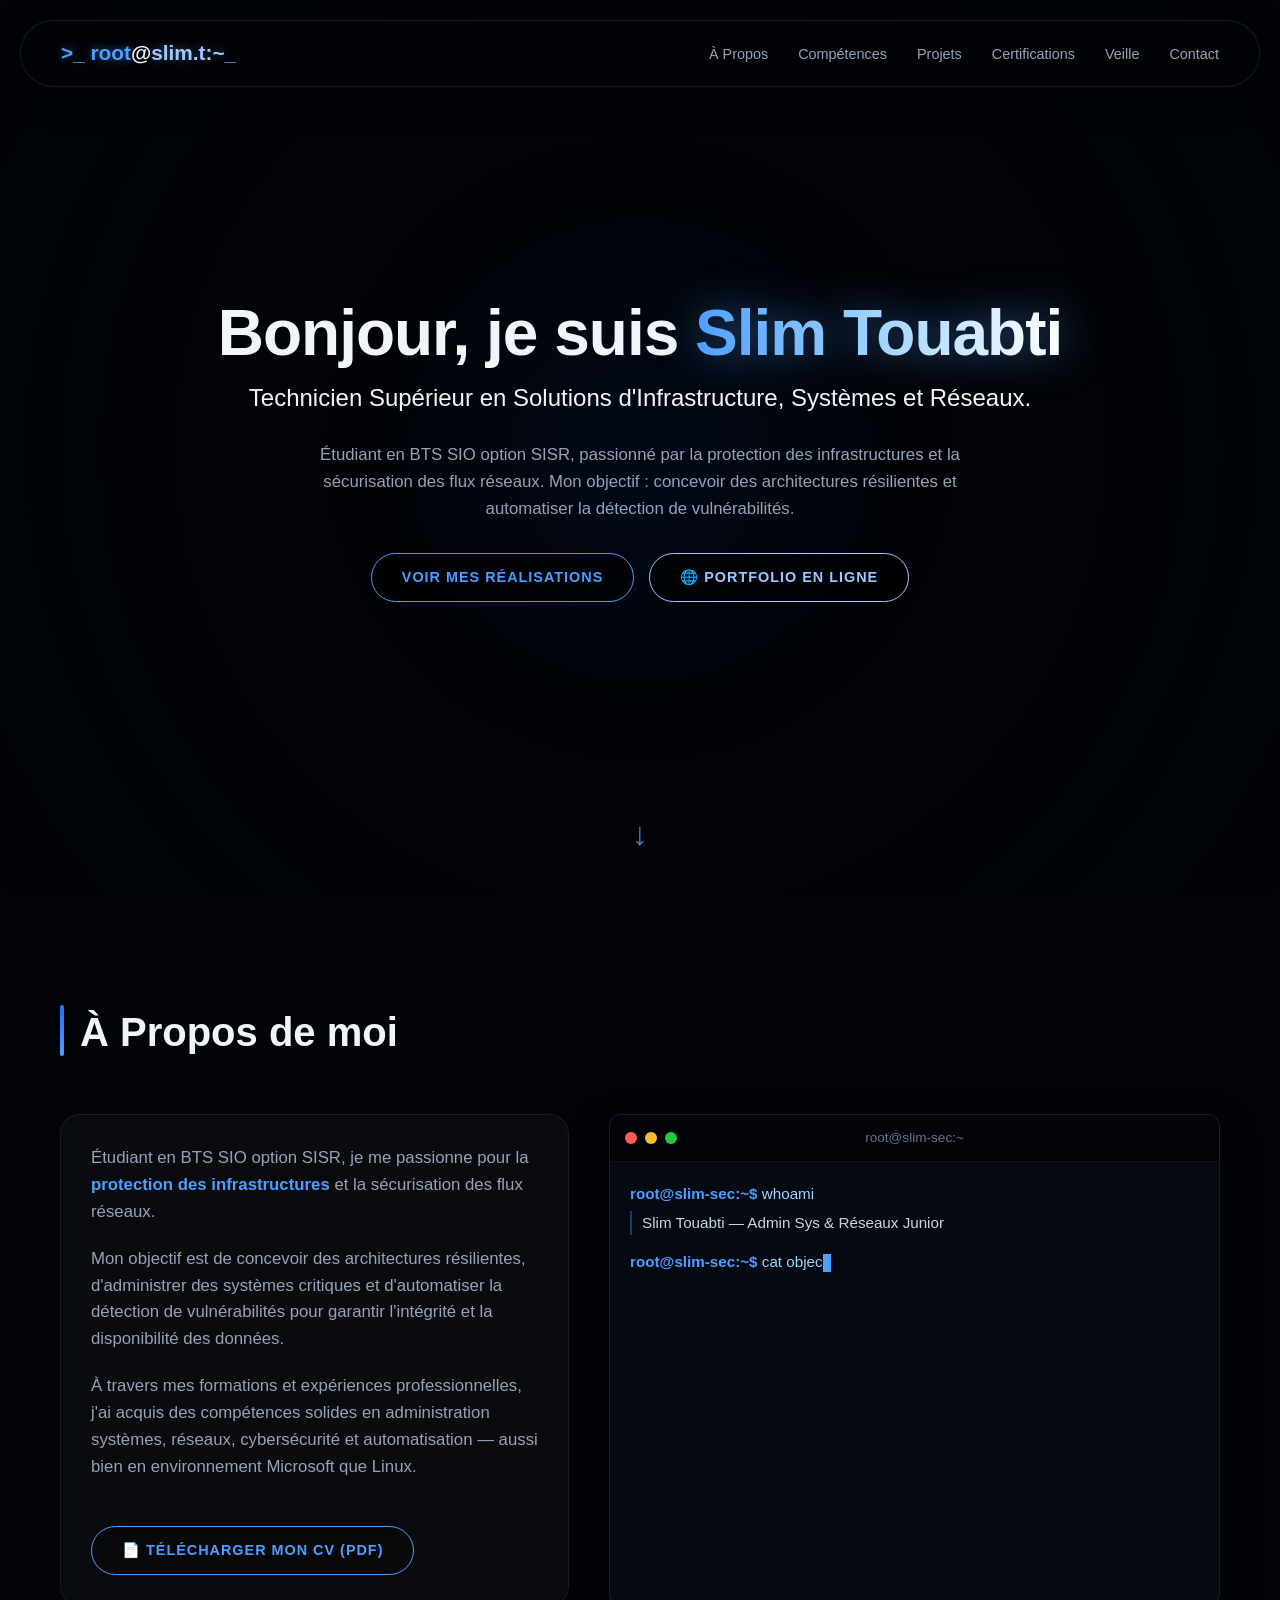
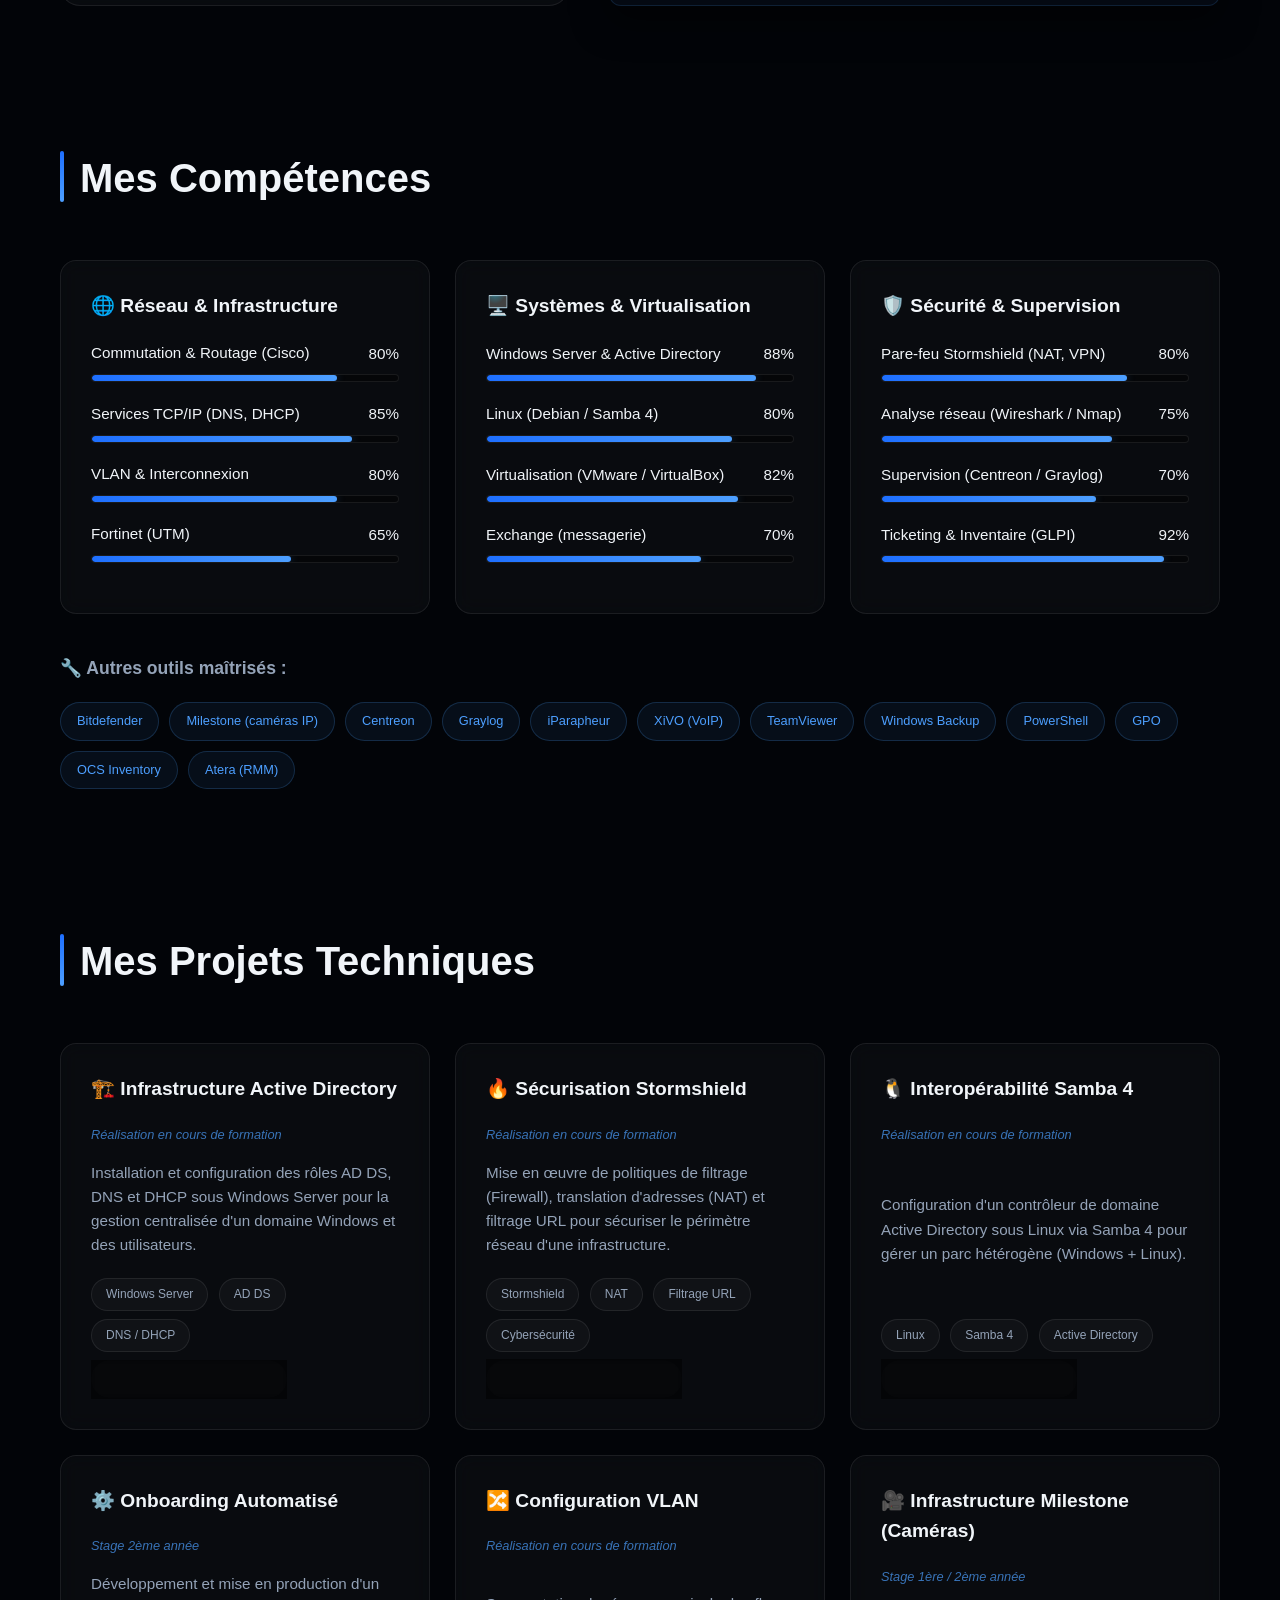
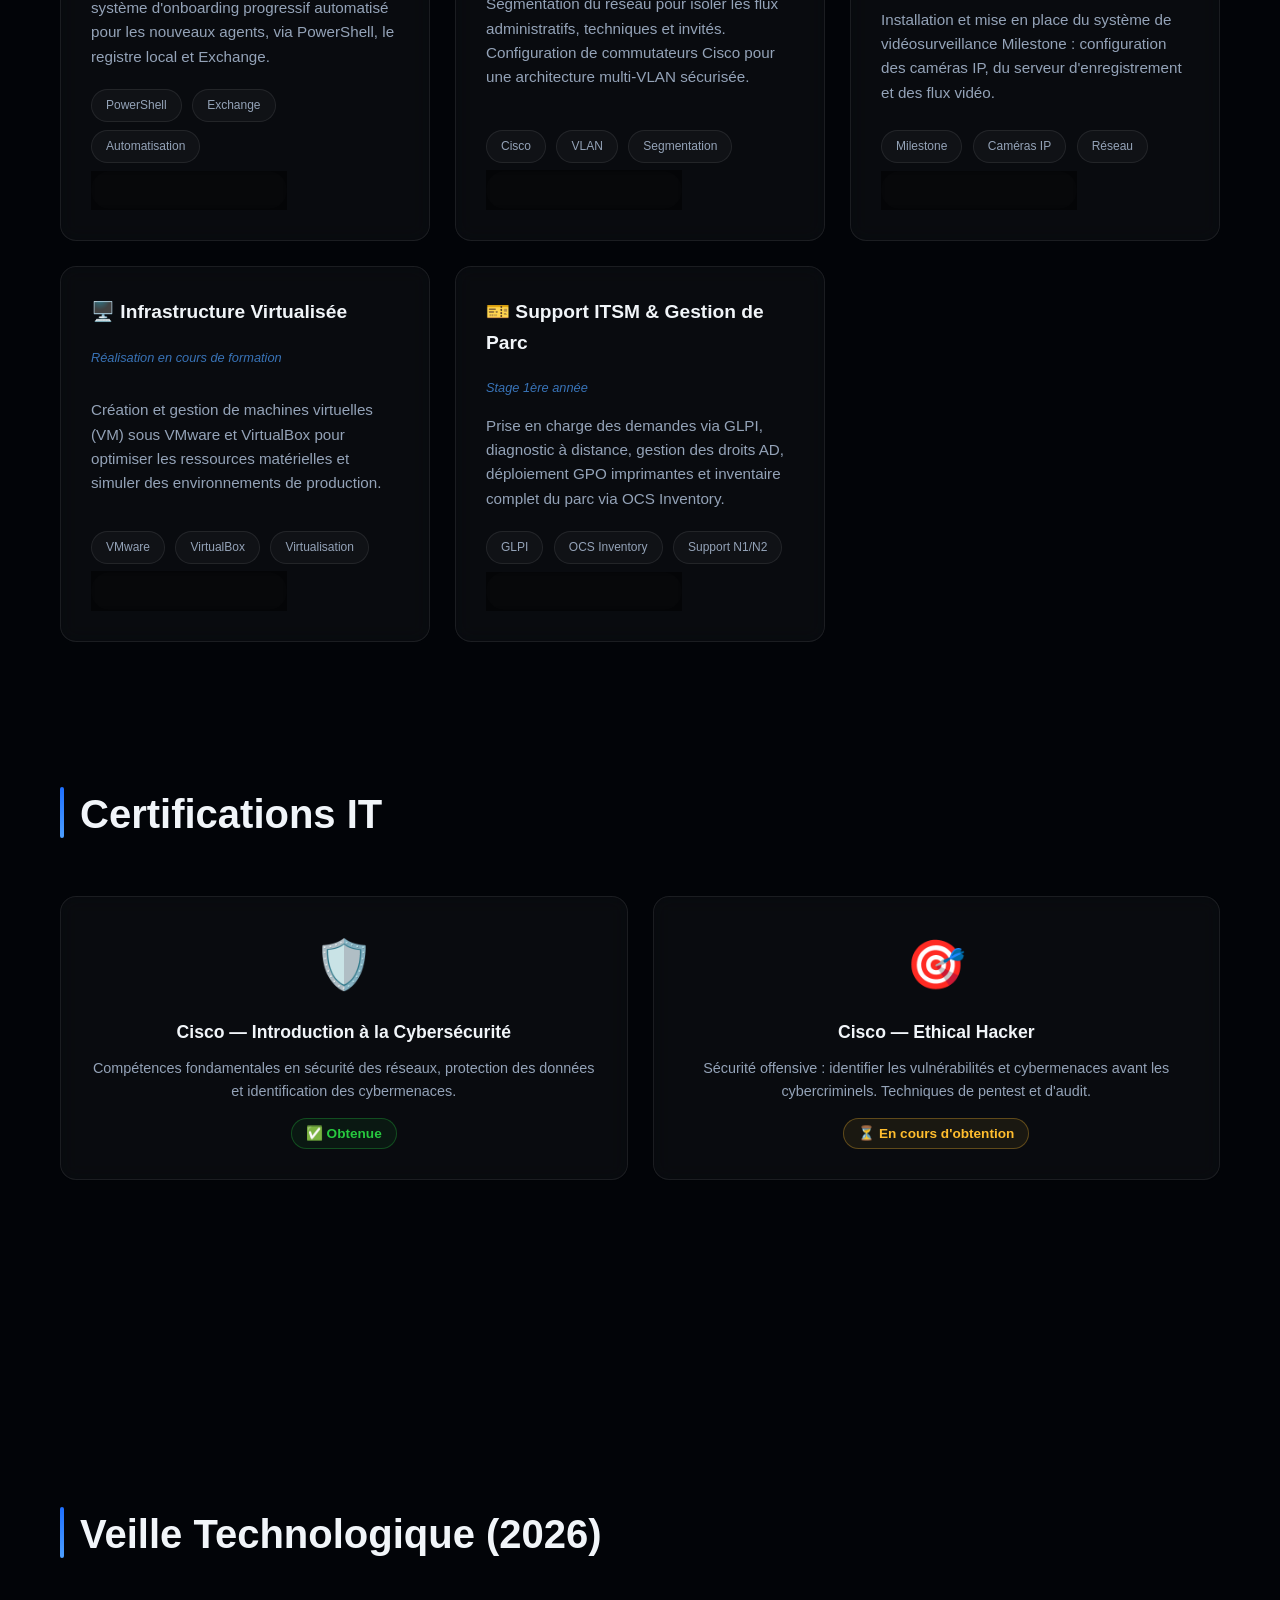
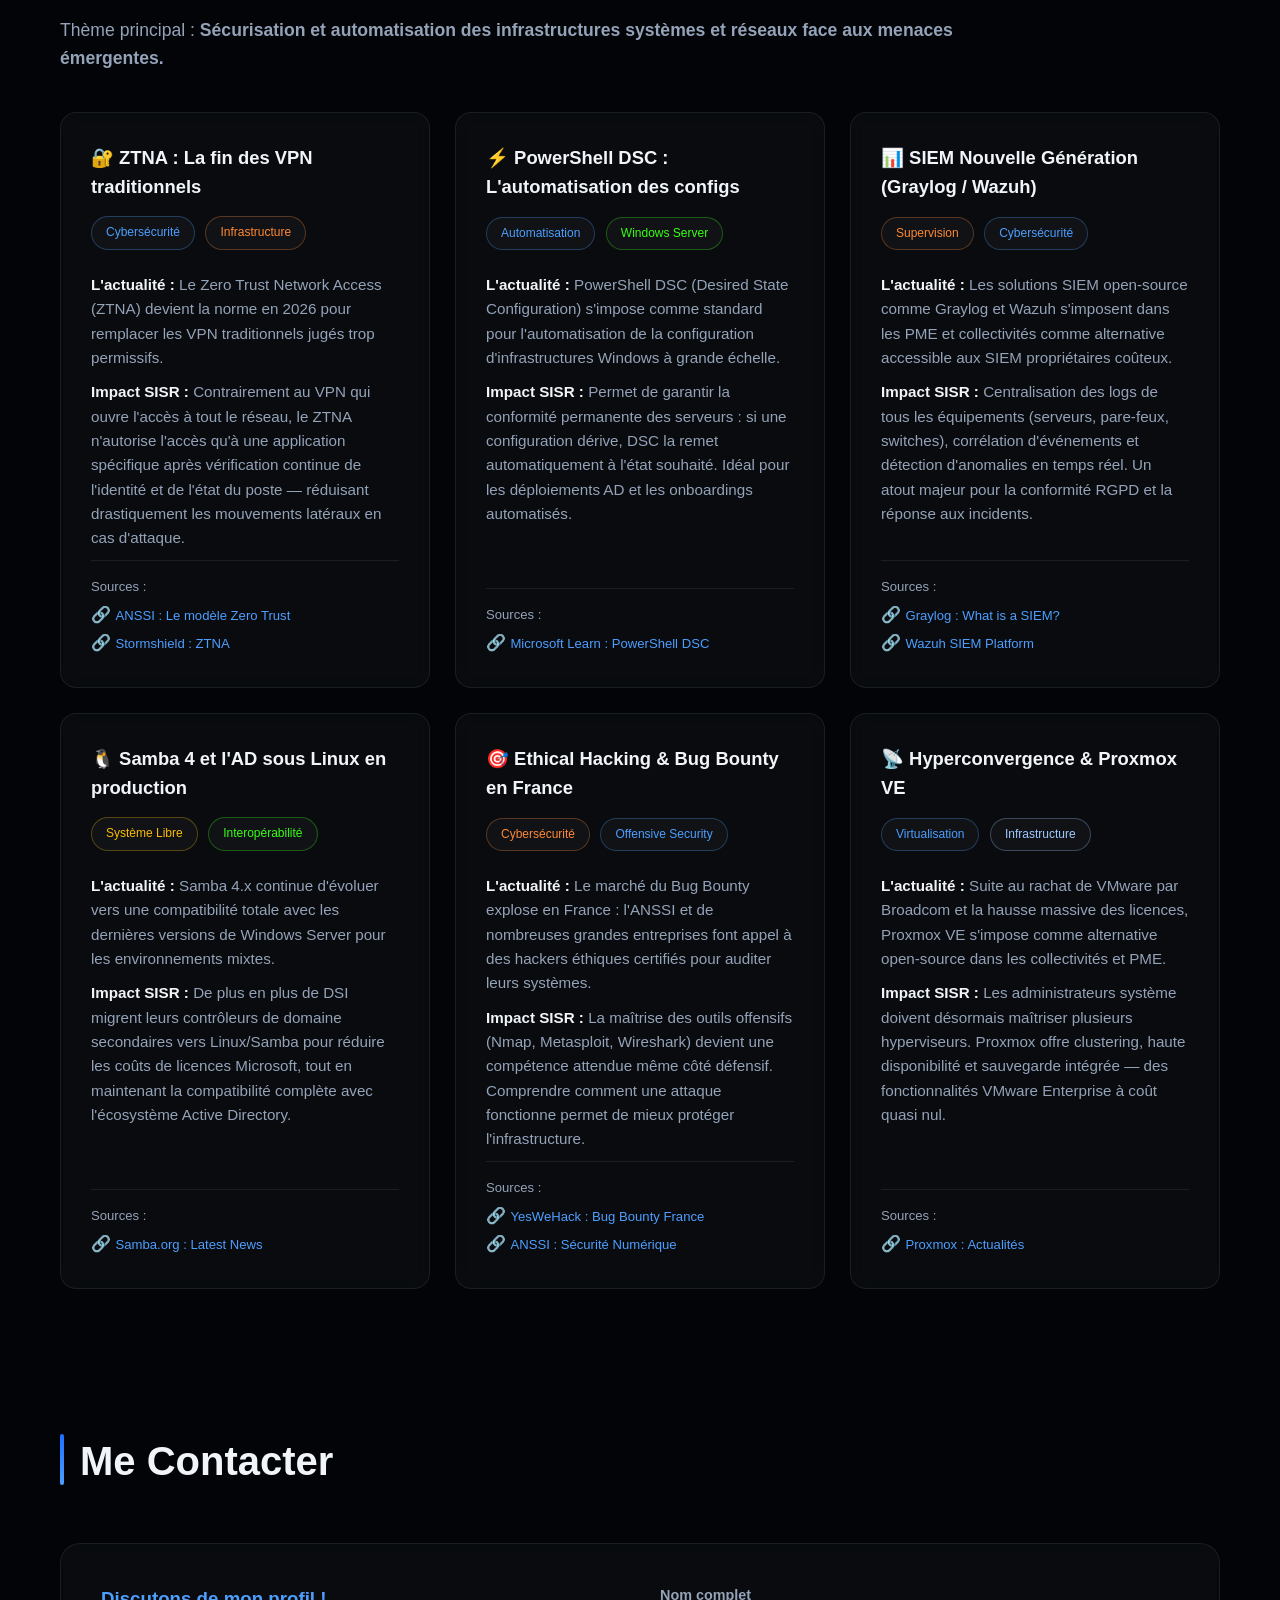
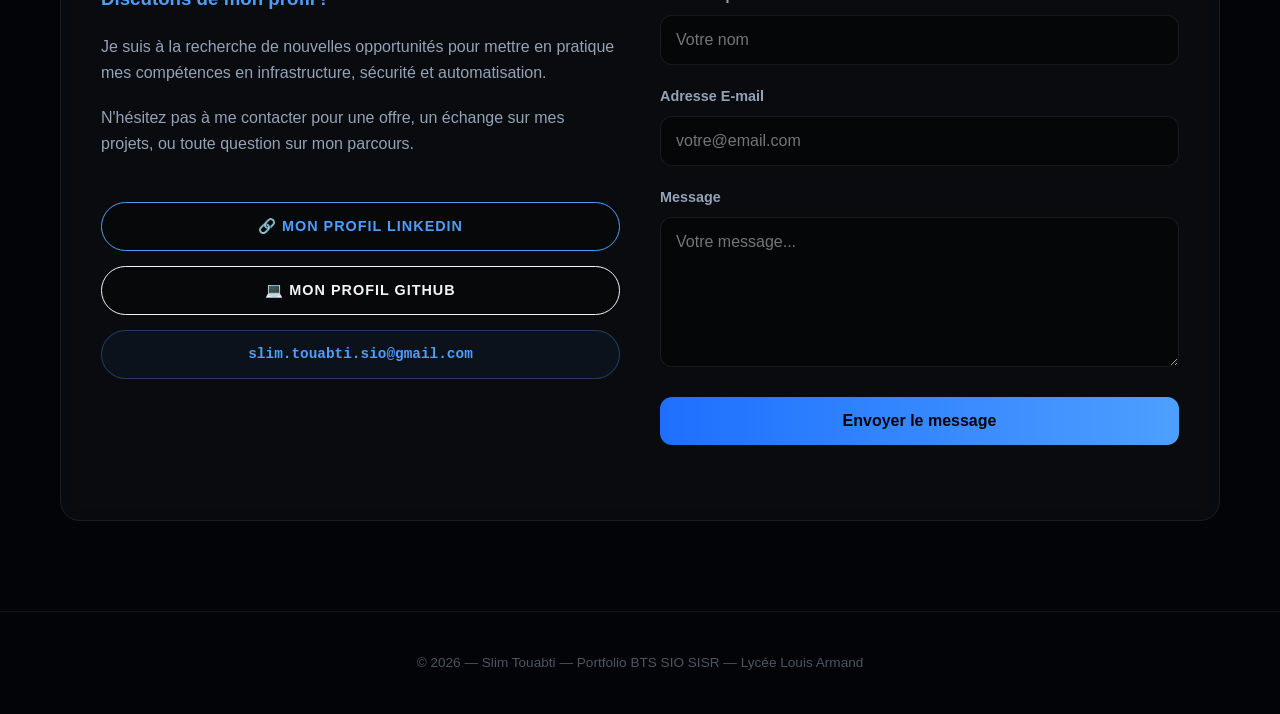
==== index.html @ 93528a66 "Reformat paragraph for better readability" ====
<!DOCTYPE html>
<html lang="fr">
<head>
    <meta charset="UTF-8">
    <meta name="viewport" content="width=device-width, initial-scale=1.0">
    <title>Portfolio - Slim Touabti - BTS SIO SISR</title>
    
    <style>
        /* ============================================================
           PORTFOLIO SLIM TOUABTI - ONE-PAGE GLASSMORPHISM BLUE EDITION
           ============================================================ */

        :root {
            --bg-dark: #020408;
            --bg-panel: rgba(255, 255, 255, 0.03);
            --border-glass: rgba(255, 255, 255, 0.08);
            --text-primary: #f1f5f9;
            --text-secondary: #94a3b8;
            --accent-neon: #4d9fff;
            --accent-glow: rgba(77, 159, 255, 0.3);
            --accent-blue: #1e6fff;
            --accent-white: #e0eeff;
            --terminal-bg: rgba(5, 10, 20, 0.9);
            --transition-smooth: all 0.5s cubic-bezier(0.23, 1, 0.32, 1);
        }

        * { margin: 0; padding: 0; box-sizing: border-box; font-family: 'SF Pro Display', -apple-system, BlinkMacSystemFont, 'Segoe UI', Roboto, sans-serif; -webkit-font-smoothing: antialiased; }

        body {
            background-color: var(--bg-dark);
            color: var(--text-primary);
            line-height: 1.6;
            scroll-behavior: smooth;
            overflow-x: hidden;
        }

        #bg-canvas {
            position: fixed; top: 0; left: 0;
            width: 100vw; height: 100vh;
            z-index: -2; pointer-events: none;
        }

        .bg-overlay {
            position: fixed; top: 0; left: 0; width: 100vw; height: 100vh;
            background: radial-gradient(circle at center, transparent 0%, rgba(2, 4, 8, 0.85) 100%);
            z-index: -1; pointer-events: none;
        }

        ::-webkit-scrollbar { width: 8px; }
        ::-webkit-scrollbar-track { background: var(--bg-dark); }
        ::-webkit-scrollbar-thumb { background: rgba(77, 159, 255, 0.3); border-radius: 4px; }

        /* --- NAVIGATION --- */
        nav {
            display: flex; justify-content: space-between; align-items: center;
            padding: 15px 40px; background-color: rgba(2, 4, 8, 0.85);
            backdrop-filter: blur(20px); -webkit-backdrop-filter: blur(20px);
            position: fixed; width: calc(100% - 40px); max-width: 1400px;
            top: 20px; left: 50%; transform: translateX(-50%);
            z-index: 1000; border-radius: 100px;
            border: 1px solid rgba(77, 159, 255, 0.15);
            box-shadow: 0 10px 30px rgba(0, 0, 0, 0.5), 0 0 0 1px rgba(77,159,255,0.05);
        }

        .logo {
            font-family: 'Consolas', 'Courier New', monospace;
            font-size: 1.3rem; font-weight: 700;
            letter-spacing: 0px; text-transform: lowercase; text-decoration: none;
        }
        .logo .user { color: #4d9fff; text-shadow: 0 0 10px rgba(77, 159, 255, 0.6); }
        .logo .at { color: var(--text-primary); }
        .logo .host { color: #a0c8ff; text-shadow: 0 0 8px rgba(160, 200, 255, 0.4); }
        .logo .cursor-blink { color: var(--accent-neon); animation: blink 1s step-end infinite; }

        .nav-links { list-style: none; display: flex; gap: 30px; }
        .nav-links a { color: var(--text-secondary); text-decoration: none; font-weight: 500; font-size: 0.9rem; transition: 0.3s; }
        .nav-links a:hover { color: var(--text-primary); text-shadow: 0 0 5px var(--accent-neon); }

        /* --- HERO --- */
        .hero { height: 100vh; display: flex; justify-content: center; align-items: center; text-align: center; padding: 0 20px; position: relative; }
        .hero::before { content: ''; position: absolute; width: 500px; height: 500px; background: radial-gradient(circle, rgba(30, 111, 255, 0.15) 0%, transparent 70%); border-radius: 50%; filter: blur(80px); opacity: 0.6; z-index: -1; }
        .hero h1 { font-size: 4rem; font-weight: 900; letter-spacing: -1px; margin-bottom: 10px; line-height: 1.1; }
        .hero h1 span { background: linear-gradient(90deg, #4d9fff, #a0d4ff, #ffffff); -webkit-background-clip: text; background-clip: text; color: transparent; text-shadow: none; filter: drop-shadow(0 0 20px rgba(77, 159, 255, 0.5)); }
        .hero h2 { font-size: 1.5rem; font-weight: 500; color: var(--text-primary); margin-top: 10px; }
        .hero p { margin: 25px auto; max-width: 680px; font-size: 1.05rem; color: var(--text-secondary); }

        .btn { display: inline-block; padding: 12px 30px; background: rgba(0, 0, 0, 0.5); backdrop-filter: blur(5px); color: var(--accent-neon); text-decoration: none; border-radius: 50px; font-weight: 600; font-size: 0.9rem; text-transform: uppercase; letter-spacing: 1px; border: 1px solid var(--accent-neon); transition: var(--transition-smooth); cursor: pointer; }
        .btn:hover { color: #020408; background-color: var(--accent-neon); box-shadow: 0 0 30px var(--accent-glow); transform: translateY(-2px); }

        .scroll-down { position: absolute; bottom: 40px; left: 50%; transform: translateX(-50%); font-size: 2rem; color: var(--accent-neon); text-decoration: none; animation: bounce 2s infinite; transition: 0.3s; opacity: 0.8; }
        .scroll-down:hover { opacity: 1; text-shadow: 0 0 15px var(--accent-glow); }
        @keyframes bounce { 0%, 20%, 50%, 80%, 100% { transform: translateY(0) translateX(-50%); } 40% { transform: translateY(-15px) translateX(-50%); } 60% { transform: translateY(-7px) translateX(-50%); } }

        /* --- SECTIONS --- */
        .section { padding: 100px 20px 40px 20px; max-width: 1200px; margin: auto; min-height: 80vh; position: relative; }
        .section-title { margin-bottom: 50px; font-size: 2.5rem; font-weight: 900; color: var(--text-primary); position: relative; padding-left: 20px; }
        .section-title::before { content: ''; position: absolute; left: 0; top: 5px; height: 80%; width: 4px; background: linear-gradient(to bottom, var(--accent-blue), var(--accent-neon)); border-radius: 2px; }

        /* --- A PROPOS --- */
        .grid-about { display: grid; grid-template-columns: 1fr 1.2fr; gap: 40px; align-items: stretch; }
        .about-text { background: var(--bg-panel); backdrop-filter: blur(10px); padding: 30px; border-radius: 20px; border: 1px solid var(--border-glass); }
        .about-text p { color: var(--text-secondary); margin-bottom: 20px; font-size: 1.05rem; }

        .terminal-window { background: var(--terminal-bg); border-radius: 12px; border: 1px solid rgba(77,159,255,0.15); box-shadow: 0 15px 35px rgba(0,0,0,0.5); overflow: hidden; font-family: 'Consolas', 'Courier New', monospace; font-size: 0.95rem; display: flex; flex-direction: column; }
        .terminal-header { background: rgba(0,0,0,0.5); padding: 12px 15px; display: flex; align-items: center; border-bottom: 1px solid rgba(77,159,255,0.1); }
        .term-dot { width: 12px; height: 12px; border-radius: 50%; margin-right: 8px; }
        .dot-red { background-color: #ff5f56; } .dot-yellow { background-color: #ffbd2e; } .dot-green { background-color: #27c93f; }
        .term-title { margin-left: auto; margin-right: auto; color: #64748b; font-size: 0.85rem; padding-right: 60px; }
        .terminal-body { padding: 20px; color: #e2e8f0; flex: 1; }
        .prompt { color: #4d9fff; font-weight: bold; } .cmd { color: #a0d4ff; }
        .output { color: #cbd5e1; margin-bottom: 15px; padding-left: 10px; border-left: 2px solid #1e3a5f; margin-top: 5px; }
        .highlight-output { color: #4d9fff; font-weight: bold; }
        .cursor { display: inline-block; width: 8px; height: 18px; background-color: #4d9fff; vertical-align: middle; animation: blink 1s step-end infinite; }
        @keyframes blink { 0%, 100% { opacity: 1; } 50% { opacity: 0; } }

        /* --- COMPETENCES --- */
        .skill-item { margin-bottom: 20px; }
        .skill-info { display: flex; justify-content: space-between; margin-bottom: 8px; font-size: 0.95rem; color: var(--text-primary); font-weight: 500; }
        .skill-bar-bg { width: 100%; height: 8px; background: rgba(0,0,0,0.4); border-radius: 10px; border: 1px solid var(--border-glass); overflow: hidden; }
        .skill-bar-fill { height: 100%; background: linear-gradient(90deg, var(--accent-blue), var(--accent-neon)); border-radius: 10px; box-shadow: 0 0 10px var(--accent-glow); }

        /* Tool tags section */
        .tools-section { margin-top: 40px; }
        .tools-title { font-size: 1.1rem; color: var(--text-secondary); margin-bottom: 20px; font-weight: 600; }
        .tools-grid { display: flex; flex-wrap: wrap; gap: 10px; }
        .tool-tag { background: rgba(77, 159, 255, 0.07); border: 1px solid rgba(77,159,255,0.2); color: var(--accent-neon); padding: 8px 16px; border-radius: 40px; font-size: 0.8rem; font-weight: 500; transition: 0.3s; }
        .tool-tag:hover { background: rgba(77, 159, 255, 0.15); transform: translateY(-2px); }

        /* --- PROJETS --- */
        .grid-container { display: grid; grid-template-columns: repeat(auto-fit, minmax(320px, 1fr)); gap: 25px; }
        .card { background: var(--bg-panel); backdrop-filter: blur(10px); padding: 30px; border-radius: 16px; border: 1px solid var(--border-glass); transition: var(--transition-smooth); position: relative; overflow: hidden; display: flex; flex-direction: column; opacity: 0; transform: translateY(30px); }
        .card::after { content: ''; position: absolute; width: 100px; height: 100px; background: var(--accent-glow); border-radius: 50%; filter: blur(30px); opacity: 0; transition: var(--transition-smooth); top: -50px; right: -50px; z-index: -1; }
        .card:hover { transform: translateY(-8px); border-color: rgba(77, 159, 255, 0.3); box-shadow: 0 20px 40px rgba(0,0,0,0.4); }
        .card:hover::after { opacity: 1; }
        .card h3 { margin-bottom: 20px; font-size: 1.2rem; color: var(--text-primary); }
        .card p { color: var(--text-secondary); margin-bottom: 20px; font-size: 0.95rem; flex-grow: 1; }
        .card .context { font-size: 0.8rem; color: rgba(77,159,255,0.7); margin-bottom: 15px; font-style: italic; }

        .badge { display: inline-block; background-color: rgba(255,255,255,0.03); color: var(--text-secondary); padding: 6px 14px; border-radius: 40px; font-size: 0.75rem; font-weight: 500; margin: 0 6px 8px 0; border: 1px solid var(--border-glass); }
        .card:hover .badge { border-color: rgba(77,159,255,0.25); color: var(--text-primary); }
        .btn-view { margin-top: auto; align-self: flex-start; padding: 8px 20px; font-size: 0.8rem; }

        /* --- CERTIFICATIONS --- */
        .cert-grid { display: grid; grid-template-columns: repeat(auto-fit, minmax(280px, 1fr)); gap: 25px; }
        .cert-card { background: var(--bg-panel); backdrop-filter: blur(10px); padding: 30px; border-radius: 16px; border: 1px solid var(--border-glass); transition: var(--transition-smooth); display: flex; flex-direction: column; align-items: center; text-align: center; opacity: 0; transform: translateY(30px); }
        .cert-card:hover { transform: translateY(-8px); border-color: rgba(77,159,255,0.3); box-shadow: 0 20px 40px rgba(0,0,0,0.4); }
        .cert-icon { font-size: 3rem; margin-bottom: 15px; }
        .cert-card h3 { font-size: 1.1rem; margin-bottom: 10px; }
        .cert-card p { color: var(--text-secondary); font-size: 0.9rem; margin-bottom: 15px; flex-grow: 1; }
        .cert-status-ok { color: #27c93f; font-size: 0.85rem; font-weight: 700; border: 1px solid rgba(39,201,63,0.3); padding: 4px 14px; border-radius: 20px; background: rgba(39,201,63,0.07); }
        .cert-status-wip { color: #ffbd2e; font-size: 0.85rem; font-weight: 700; border: 1px solid rgba(255,189,46,0.3); padding: 4px 14px; border-radius: 20px; background: rgba(255,189,46,0.07); }

        /* --- VEILLE --- */
        .veille-card { background: var(--bg-panel); backdrop-filter: blur(10px); padding: 30px; border-radius: 16px; border: 1px solid var(--border-glass); transition: var(--transition-smooth); opacity: 0; transform: translateY(30px); display: flex; flex-direction: column; }
        .veille-card:hover { transform: translateY(-6px); border-color: rgba(77,159,255,0.25); }
        .veille-card h3 { font-size: 1.15rem; margin-bottom: 15px; color: var(--text-primary); }
        .veille-card p { color: var(--text-secondary); font-size: 0.95rem; margin-bottom: 10px; }
        .veille-card p strong { color: var(--text-primary); }
        .veille-sources { margin-top: auto; padding-top: 15px; border-top: 1px solid var(--border-glass); }
        .veille-sources p { font-size: 0.82rem; color: var(--text-secondary); margin-bottom: 5px; }
        .veille-sources a { color: var(--accent-neon); text-decoration: none; font-size: 0.82rem; line-height: 2; }
        .veille-sources a:hover { text-decoration: underline; }

        /* --- CONTACT --- */
        .contact-container { display: grid; grid-template-columns: 1fr 1fr; gap: 40px; background: var(--bg-panel); padding: 40px; border-radius: 20px; border: 1px solid var(--border-glass); backdrop-filter: blur(10px); }
        .contact-form { display: flex; flex-direction: column; gap: 20px; }
        .contact-form div { display: flex; flex-direction: column; gap: 8px; }
        .contact-form label { font-weight: 600; color: var(--text-secondary); font-size: 0.9rem; }
        .contact-form input, .contact-form textarea { width: 100%; padding: 15px; border: 1px solid var(--border-glass); border-radius: 12px; background-color: rgba(0,0,0,0.4); color: var(--text-primary); font-size: 1rem; transition: var(--transition-smooth); }
        .contact-form input:focus, .contact-form textarea:focus { outline: none; border-color: var(--accent-neon); box-shadow: 0 0 15px var(--accent-glow); }
        .contact-form textarea { min-height: 150px; resize: vertical; }
        .btn-submit { background: linear-gradient(90deg, var(--accent-blue), var(--accent-neon)); color: #020408; border: none; padding: 15px; border-radius: 12px; font-weight: 700; cursor: pointer; transition: 0.3s; margin-top: 10px; font-size: 1rem; }
        .btn-submit:hover { box-shadow: 0 10px 30px var(--accent-glow); transform: translateY(-2px); }
        .contact-info h3 { margin-bottom: 20px; color: var(--accent-neon); }
        .contact-info p { color: var(--text-secondary); margin-bottom: 20px; }
        .social-btn { display: block; text-align: center; margin-bottom: 15px; }

        /* --- BACK TO TOP --- */
        #backToTop { position: fixed; bottom: 30px; right: 30px; width: 50px; height: 50px; background-color: rgba(2,4,8,0.85); backdrop-filter: blur(10px); border: 1px solid var(--accent-neon); border-radius: 50%; display: flex; justify-content: center; align-items: center; color: var(--accent-neon); font-size: 1.5rem; text-decoration: none; box-shadow: 0 5px 15px rgba(0,0,0,0.5); transition: var(--transition-smooth); opacity: 0; visibility: hidden; z-index: 999; }
        #backToTop.show { opacity: 1; visibility: visible; }
        #backToTop:hover { background-color: var(--accent-neon); color: #000; box-shadow: 0 0 20px var(--accent-glow); transform: translateY(-5px); }

        /* --- FOOTER --- */
        footer { text-align: center; padding: 40px 20px; border-top: 1px solid var(--border-glass); margin-top: 50px; color: #4b5563; font-size: 0.85rem; }

        /* --- RESPONSIVE --- */
        @media (max-width: 900px) {
            nav { padding: 15px 20px; flex-direction: column; gap: 10px; border-radius: 20px; }
            .nav-links { gap: 15px; flex-wrap: wrap; justify-content: center; }
            .hero h1 { font-size: 2.5rem; }
            .grid-about, .contact-container { grid-template-columns: 1fr; }
        }
    </style>
</head>
<body>

    <canvas id="bg-canvas"></canvas>
    <div class="bg-overlay"></div>

    <!-- NAVIGATION -->
    <nav>
        <a href="#accueil" class="logo">
            <span class="user">&gt;_ root</span><span class="at">@</span><span class="host">slim.t:~</span><span class="cursor-blink">_</span>
        </a>
        <ul class="nav-links">
            <li><a href="#about">À Propos</a></li>
            <li><a href="#competences">Compétences</a></li>
            <li><a href="#projets">Projets</a></li>
            <li><a href="#certifications">Certifications</a></li>
            <li><a href="#veille">Veille</a></li>
            <li><a href="#contact">Contact</a></li>
        </ul>
    </nav>

    <!-- HERO -->
    <header id="accueil" class="hero">
        <div>
            <h1>Bonjour, je suis <span>Slim Touabti</span></h1>
            <h2>Technicien Supérieur en Solutions d'Infrastructure, Systèmes et Réseaux.</h2>
            <p>Étudiant en BTS SIO option SISR, passionné par la protection des infrastructures et la sécurisation des flux réseaux. 
        Mon objectif : concevoir des architectures résilientes et automatiser la détection de vulnérabilités.</p>
            <div style="margin-top: 30px; display: flex; justify-content: center; gap: 15px; flex-wrap: wrap;">
                <a href="#projets" class="btn">Voir mes réalisations</a>
                <a href="https://touabti.github.io/Portfolio-BTS-SIO-SISR/" target="_blank" class="btn" style="border-color: #a0c8ff; color: #a0c8ff;">🌐 Portfolio en ligne</a>
            </div>
        </div>
        <a href="#about" class="scroll-down" title="Découvrir mon profil">↓</a>
    </header>

    <!-- À PROPOS -->
    <section id="about" class="section">
        <h2 class="section-title">À Propos de moi</h2>
        <div class="grid-about">
            <div class="about-text">
                <p>Étudiant en BTS SIO option SISR, je me passionne pour la <strong style="color: var(--accent-neon);">protection des infrastructures</strong> et la sécurisation des flux réseaux.</p>
                <p>Mon objectif est de concevoir des architectures résilientes, d'administrer des systèmes critiques et d'automatiser la détection de vulnérabilités pour garantir l'intégrité et la disponibilité des données.</p>
                <p>À travers mes formations et expériences professionnelles, j'ai acquis des compétences solides en administration systèmes, réseaux, cybersécurité et automatisation — aussi bien en environnement Microsoft que Linux.</p>
                <br>
                <a href="#" class="btn">📄 Télécharger mon CV (PDF)</a>
            </div>

            <div class="terminal-window" id="terminal-trigger">
                <div class="terminal-header">
                    <div class="term-dot dot-red"></div>
                    <div class="term-dot dot-yellow"></div>
                    <div class="term-dot dot-green"></div>
                    <div class="term-title">root@slim-sec:~</div>
                </div>
                <div class="terminal-body" id="terminal-content"></div>
            </div>
        </div>
    </section>

    <!-- COMPÉTENCES -->
    <section id="competences" class="section">
        <h2 class="section-title">Mes Compétences</h2>
        <div class="grid-container">

            <div class="card">
                <h3>🌐 Réseau & Infrastructure</h3>
                <div class="skill-item">
                    <div class="skill-info"><span>Commutation & Routage (Cisco)</span><span>80%</span></div>
                    <div class="skill-bar-bg"><div class="skill-bar-fill" style="width: 80%;"></div></div>
                </div>
                <div class="skill-item">
                    <div class="skill-info"><span>Services TCP/IP (DNS, DHCP)</span><span>85%</span></div>
                    <div class="skill-bar-bg"><div class="skill-bar-fill" style="width: 85%;"></div></div>
                </div>
                <div class="skill-item">
                    <div class="skill-info"><span>VLAN & Interconnexion</span><span>80%</span></div>
                    <div class="skill-bar-bg"><div class="skill-bar-fill" style="width: 80%;"></div></div>
                </div>
                <div class="skill-item">
                    <div class="skill-info"><span>Fortinet (UTM)</span><span>65%</span></div>
                    <div class="skill-bar-bg"><div class="skill-bar-fill" style="width: 65%;"></div></div>
                </div>
            </div>

            <div class="card">
                <h3>🖥️ Systèmes & Virtualisation</h3>
                <div class="skill-item">
                    <div class="skill-info"><span>Windows Server & Active Directory</span><span>88%</span></div>
                    <div class="skill-bar-bg"><div class="skill-bar-fill" style="width: 88%;"></div></div>
                </div>
                <div class="skill-item">
                    <div class="skill-info"><span>Linux (Debian / Samba 4)</span><span>80%</span></div>
                    <div class="skill-bar-bg"><div class="skill-bar-fill" style="width: 80%;"></div></div>
                </div>
                <div class="skill-item">
                    <div class="skill-info"><span>Virtualisation (VMware / VirtualBox)</span><span>82%</span></div>
                    <div class="skill-bar-bg"><div class="skill-bar-fill" style="width: 82%;"></div></div>
                </div>
                <div class="skill-item">
                    <div class="skill-info"><span>Exchange (messagerie)</span><span>70%</span></div>
                    <div class="skill-bar-bg"><div class="skill-bar-fill" style="width: 70%;"></div></div>
                </div>
            </div>

            <div class="card">
                <h3>🛡️ Sécurité & Supervision</h3>
                <div class="skill-item">
                    <div class="skill-info"><span>Pare-feu Stormshield (NAT, VPN)</span><span>80%</span></div>
                    <div class="skill-bar-bg"><div class="skill-bar-fill" style="width: 80%;"></div></div>
                </div>
                <div class="skill-item">
                    <div class="skill-info"><span>Analyse réseau (Wireshark / Nmap)</span><span>75%</span></div>
                    <div class="skill-bar-bg"><div class="skill-bar-fill" style="width: 75%;"></div></div>
                </div>
                <div class="skill-item">
                    <div class="skill-info"><span>Supervision (Centreon / Graylog)</span><span>70%</span></div>
                    <div class="skill-bar-bg"><div class="skill-bar-fill" style="width: 70%;"></div></div>
                </div>
                <div class="skill-item">
                    <div class="skill-info"><span>Ticketing & Inventaire (GLPI)</span><span>92%</span></div>
                    <div class="skill-bar-bg"><div class="skill-bar-fill" style="width: 92%;"></div></div>
                </div>
            </div>

        </div>

        <!-- Outils maîtrisés -->
        <div class="tools-section">
            <p class="tools-title">🔧 Autres outils maîtrisés :</p>
            <div class="tools-grid">
                <span class="tool-tag">Bitdefender</span>
                <span class="tool-tag">Milestone (caméras IP)</span>
                <span class="tool-tag">Centreon</span>
                <span class="tool-tag">Graylog</span>
                <span class="tool-tag">iParapheur</span>
                <span class="tool-tag">XiVO (VoIP)</span>
                <span class="tool-tag">TeamViewer</span>
                <span class="tool-tag">Windows Backup</span>
                <span class="tool-tag">PowerShell</span>
                <span class="tool-tag">GPO</span>
                <span class="tool-tag">OCS Inventory</span>
                <span class="tool-tag">Atera (RMM)</span>
            </div>
        </div>
    </section>

    <!-- PROJETS -->
    <section id="projets" class="section">
        <h2 class="section-title">Mes Projets Techniques</h2>
        <div class="grid-container">

            <div class="card">
                <h3>🏗️ Infrastructure Active Directory</h3>
                <p class="context">Réalisation en cours de formation</p>
                <p>Installation et configuration des rôles AD DS, DNS et DHCP sous Windows Server pour la gestion centralisée d'un domaine Windows et des utilisateurs.</p>
                <div>
                    <span class="badge">Windows Server</span>
                    <span class="badge">AD DS</span>
                    <span class="badge">DNS / DHCP</span>
                </div>
                <a href="#" class="btn btn-view">Dossier Technique</a>
            </div>

            <div class="card">
                <h3>🔥 Sécurisation Stormshield</h3>
                <p class="context">Réalisation en cours de formation</p>
                <p>Mise en œuvre de politiques de filtrage (Firewall), translation d'adresses (NAT) et filtrage URL pour sécuriser le périmètre réseau d'une infrastructure.</p>
                <div>
                    <span class="badge">Stormshield</span>
                    <span class="badge">NAT</span>
                    <span class="badge">Filtrage URL</span>
                    <span class="badge">Cybersécurité</span>
                </div>
                <a href="#" class="btn btn-view">Dossier Technique</a>
            </div>

            <div class="card">
                <h3>🐧 Interopérabilité Samba 4</h3>
                <p class="context">Réalisation en cours de formation</p>
                <p>Configuration d'un contrôleur de domaine Active Directory sous Linux via Samba 4 pour gérer un parc hétérogène (Windows + Linux).</p>
                <div>
                    <span class="badge">Linux</span>
                    <span class="badge">Samba 4</span>
                    <span class="badge">Active Directory</span>
                </div>
                <a href="#" class="btn btn-view">Dossier Technique</a>
            </div>

            <div class="card">
                <h3>⚙️ Onboarding Automatisé</h3>
                <p class="context">Stage 2ème année</p>
                <p>Développement et mise en production d'un système d'onboarding progressif automatisé pour les nouveaux agents, via PowerShell, le registre local et Exchange.</p>
                <div>
                    <span class="badge">PowerShell</span>
                    <span class="badge">Exchange</span>
                    <span class="badge">Automatisation</span>
                </div>
                <a href="#" class="btn btn-view">Dossier Technique</a>
            </div>

            <div class="card">
                <h3>🔀 Configuration VLAN</h3>
                <p class="context">Réalisation en cours de formation</p>
                <p>Segmentation du réseau pour isoler les flux administratifs, techniques et invités. Configuration de commutateurs Cisco pour une architecture multi-VLAN sécurisée.</p>
                <div>
                    <span class="badge">Cisco</span>
                    <span class="badge">VLAN</span>
                    <span class="badge">Segmentation</span>
                </div>
                <a href="#" class="btn btn-view">Dossier Technique</a>
            </div>

            <div class="card">
                <h3>🎥 Infrastructure Milestone (Caméras)</h3>
                <p class="context">Stage 1ère / 2ème année</p>
                <p>Installation et mise en place du système de vidéosurveillance Milestone : configuration des caméras IP, du serveur d'enregistrement et des flux vidéo.</p>
                <div>
                    <span class="badge">Milestone</span>
                    <span class="badge">Caméras IP</span>
                    <span class="badge">Réseau</span>
                </div>
                <a href="#" class="btn btn-view">Dossier Technique</a>
            </div>

            <div class="card">
                <h3>🖥️ Infrastructure Virtualisée</h3>
                <p class="context">Réalisation en cours de formation</p>
                <p>Création et gestion de machines virtuelles (VM) sous VMware et VirtualBox pour optimiser les ressources matérielles et simuler des environnements de production.</p>
                <div>
                    <span class="badge">VMware</span>
                    <span class="badge">VirtualBox</span>
                    <span class="badge">Virtualisation</span>
                </div>
                <a href="#" class="btn btn-view">Dossier Technique</a>
            </div>

            <div class="card">
                <h3>🎫 Support ITSM & Gestion de Parc</h3>
                <p class="context">Stage 1ère année</p>
                <p>Prise en charge des demandes via GLPI, diagnostic à distance, gestion des droits AD, déploiement GPO imprimantes et inventaire complet du parc via OCS Inventory.</p>
                <div>
                    <span class="badge">GLPI</span>
                    <span class="badge">OCS Inventory</span>
                    <span class="badge">Support N1/N2</span>
                </div>
                <a href="#" class="btn btn-view">Dossier Technique</a>
            </div>

        </div>
    </section>

    <!-- CERTIFICATIONS -->
    <section id="certifications" class="section">
        <h2 class="section-title">Certifications IT</h2>
        <div class="cert-grid">

            <div class="cert-card">
                <div class="cert-icon">🛡️</div>
                <h3>Cisco — Introduction à la Cybersécurité</h3>
                <p>Compétences fondamentales en sécurité des réseaux, protection des données et identification des cybermenaces.</p>
                <span class="cert-status-ok">✅ Obtenue</span>
            </div>

            <div class="cert-card">
                <div class="cert-icon">🎯</div>
                <h3>Cisco — Ethical Hacker</h3>
                <p>Sécurité offensive : identifier les vulnérabilités et cybermenaces avant les cybercriminels. Techniques de pentest et d'audit.</p>
                <span class="cert-status-wip">⏳ En cours d'obtention</span>
            </div>

        </div>
    </section>

    <!-- VEILLE TECHNOLOGIQUE -->
    <section id="veille" class="section">
        <h2 class="section-title">Veille Technologique (2026)</h2>
        <p style="color: var(--text-secondary); margin-bottom: 40px; font-size: 1.1rem; max-width: 900px;">
            Thème principal : <strong>Sécurisation et automatisation des infrastructures systèmes et réseaux face aux menaces émergentes.</strong>
        </p>

        <div class="grid-container">

            <div class="veille-card">
                <h3>🔐 ZTNA : La fin des VPN traditionnels</h3>
                <div style="margin-bottom: 15px;">
                    <span class="badge" style="color: #4d9fff; border-color: rgba(77,159,255,0.3);">Cybersécurité</span>
                    <span class="badge" style="color: #ff8833; border-color: rgba(255,136,51,0.3);">Infrastructure</span>
                </div>
                <p><strong>L'actualité :</strong> Le Zero Trust Network Access (ZTNA) devient la norme en 2026 pour remplacer les VPN traditionnels jugés trop permissifs.</p>
                <p><strong>Impact SISR :</strong> Contrairement au VPN qui ouvre l'accès à tout le réseau, le ZTNA n'autorise l'accès qu'à une application spécifique après vérification continue de l'identité et de l'état du poste — réduisant drastiquement les mouvements latéraux en cas d'attaque.</p>
                <div class="veille-sources">
                    <p>Sources :</p>
                    <ul style="list-style: none;">
                        <li>🔗 <a href="https://messervices.cyber.gouv.fr/guides/zero-trust" target="_blank">ANSSI : Le modèle Zero Trust</a></li>
                        <li>🔗 <a href="https://www.stormshield.com/fr/nos-produits/ztna/" target="_blank">Stormshield : ZTNA</a></li>
                    </ul>
                </div>
            </div>

            <div class="veille-card">
                <h3>⚡ PowerShell DSC : L'automatisation des configs</h3>
                <div style="margin-bottom: 15px;">
                    <span class="badge" style="color: #4d9fff; border-color: rgba(77,159,255,0.3);">Automatisation</span>
                    <span class="badge" style="color: #39ff14; border-color: rgba(57,255,20,0.3);">Windows Server</span>
                </div>
                <p><strong>L'actualité :</strong> PowerShell DSC (Desired State Configuration) s'impose comme standard pour l'automatisation de la configuration d'infrastructures Windows à grande échelle.</p>
                <p><strong>Impact SISR :</strong> Permet de garantir la conformité permanente des serveurs : si une configuration dérive, DSC la remet automatiquement à l'état souhaité. Idéal pour les déploiements AD et les onboardings automatisés.</p>
                <div class="veille-sources">
                    <p>Sources :</p>
                    <ul style="list-style: none;">
                        <li>🔗 <a href="https://learn.microsoft.com/fr-fr/powershell/dsc/overview" target="_blank">Microsoft Learn : PowerShell DSC</a></li>
                    </ul>
                </div>
            </div>

            <div class="veille-card">
                <h3>📊 SIEM Nouvelle Génération (Graylog / Wazuh)</h3>
                <div style="margin-bottom: 15px;">
                    <span class="badge" style="color: #ff8833; border-color: rgba(255,136,51,0.3);">Supervision</span>
                    <span class="badge" style="color: #4d9fff; border-color: rgba(77,159,255,0.3);">Cybersécurité</span>
                </div>
                <p><strong>L'actualité :</strong> Les solutions SIEM open-source comme Graylog et Wazuh s'imposent dans les PME et collectivités comme alternative accessible aux SIEM propriétaires coûteux.</p>
                <p><strong>Impact SISR :</strong> Centralisation des logs de tous les équipements (serveurs, pare-feux, switches), corrélation d'événements et détection d'anomalies en temps réel. Un atout majeur pour la conformité RGPD et la réponse aux incidents.</p>
                <div class="veille-sources">
                    <p>Sources :</p>
                    <ul style="list-style: none;">
                        <li>🔗 <a href="https://graylog.org/post/what-is-a-siem/" target="_blank">Graylog : What is a SIEM?</a></li>
                        <li>🔗 <a href="https://wazuh.com/platform/siem/" target="_blank">Wazuh SIEM Platform</a></li>
                    </ul>
                </div>
            </div>

            <div class="veille-card">
                <h3>🐧 Samba 4 et l'AD sous Linux en production</h3>
                <div style="margin-bottom: 15px;">
                    <span class="badge" style="color: #fbbc04; border-color: rgba(251,188,4,0.3);">Système Libre</span>
                    <span class="badge" style="color: #39ff14; border-color: rgba(57,255,20,0.3);">Interopérabilité</span>
                </div>
                <p><strong>L'actualité :</strong> Samba 4.x continue d'évoluer vers une compatibilité totale avec les dernières versions de Windows Server pour les environnements mixtes.</p>
                <p><strong>Impact SISR :</strong> De plus en plus de DSI migrent leurs contrôleurs de domaine secondaires vers Linux/Samba pour réduire les coûts de licences Microsoft, tout en maintenant la compatibilité complète avec l'écosystème Active Directory.</p>
                <div class="veille-sources">
                    <p>Sources :</p>
                    <ul style="list-style: none;">
                        <li>🔗 <a href="https://www.samba.org/samba/latest_news.html" target="_blank">Samba.org : Latest News</a></li>
                    </ul>
                </div>
            </div>

            <div class="veille-card">
                <h3>🎯 Ethical Hacking & Bug Bounty en France</h3>
                <div style="margin-bottom: 15px;">
                    <span class="badge" style="color: #ff8833; border-color: rgba(255,136,51,0.3);">Cybersécurité</span>
                    <span class="badge" style="color: #4d9fff; border-color: rgba(77,159,255,0.3);">Offensive Security</span>
                </div>
                <p><strong>L'actualité :</strong> Le marché du Bug Bounty explose en France : l'ANSSI et de nombreuses grandes entreprises font appel à des hackers éthiques certifiés pour auditer leurs systèmes.</p>
                <p><strong>Impact SISR :</strong> La maîtrise des outils offensifs (Nmap, Metasploit, Wireshark) devient une compétence attendue même côté défensif. Comprendre comment une attaque fonctionne permet de mieux protéger l'infrastructure.</p>
                <div class="veille-sources">
                    <p>Sources :</p>
                    <ul style="list-style: none;">
                        <li>🔗 <a href="https://www.yeswehack.com/" target="_blank">YesWeHack : Bug Bounty France</a></li>
                        <li>🔗 <a href="https://www.ssi.gouv.fr/" target="_blank">ANSSI : Sécurité Numérique</a></li>
                    </ul>
                </div>
            </div>

            <div class="veille-card">
                <h3>📡 Hyperconvergence & Proxmox VE</h3>
                <div style="margin-bottom: 15px;">
                    <span class="badge" style="color: #4d9fff; border-color: rgba(77,159,255,0.3);">Virtualisation</span>
                    <span class="badge" style="color: #a0c8ff; border-color: rgba(160,200,255,0.3);">Infrastructure</span>
                </div>
                <p><strong>L'actualité :</strong> Suite au rachat de VMware par Broadcom et la hausse massive des licences, Proxmox VE s'impose comme alternative open-source dans les collectivités et PME.</p>
                <p><strong>Impact SISR :</strong> Les administrateurs système doivent désormais maîtriser plusieurs hyperviseurs. Proxmox offre clustering, haute disponibilité et sauvegarde intégrée — des fonctionnalités VMware Enterprise à coût quasi nul.</p>
                <div class="veille-sources">
                    <p>Sources :</p>
                    <ul style="list-style: none;">
                        <li>🔗 <a href="https://www.proxmox.com/en/news" target="_blank">Proxmox : Actualités</a></li>
                    </ul>
                </div>
            </div>

        </div>
    </section>

    <!-- CONTACT -->
    <section id="contact" class="section">
        <h2 class="section-title">Me Contacter</h2>
        <div class="contact-container">
            <div class="contact-info">
                <h3>Discutons de mon profil !</h3>
                <p>Je suis à la recherche de nouvelles opportunités pour mettre en pratique mes compétences en infrastructure, sécurité et automatisation.</p>
                <p>N'hésitez pas à me contacter pour une offre, un échange sur mes projets, ou toute question sur mon parcours.</p>
                <br>
                <a href="https://www.linkedin.com/in/touabti-slim" target="_blank" class="btn social-btn">🔗 Mon profil LinkedIn</a>
                <a href="https://github.com/Touabti" target="_blank" class="btn social-btn" style="border-color: #f1f5f9; color: #f1f5f9;">💻 Mon profil GitHub</a>
                <div title="Cliquez pour sélectionner l'e-mail"
                     onclick="window.getSelection().selectAllChildren(this);"
                     style="display: block; text-align: center; margin-bottom: 15px; padding: 12px 30px;
                            background: rgba(77,159,255,0.05); color: var(--accent-neon); border-radius: 50px;
                            font-weight: 600; font-size: 0.9rem; font-family: 'Consolas', monospace;
                            border: 1px solid rgba(77,159,255,0.3); cursor: pointer;
                            transition: 0.3s; user-select: all; -webkit-user-select: all;">
                    slim.touabti.sio@gmail.com
                </div>
            </div>

            <form id="my-form" action="https://formspree.io/f/VOTRE_ID" method="POST" class="contact-form">
                <div>
                    <label for="name">Nom complet</label>
                    <input type="text" id="name" name="name" placeholder="Votre nom" required>
                </div>
                <div>
                    <label for="email">Adresse E-mail</label>
                    <input type="email" id="email" name="email" placeholder="votre@email.com" required>
                </div>
                <div>
                    <label for="message">Message</label>
                    <textarea id="message" name="message" placeholder="Votre message..." required></textarea>
                </div>
                <button type="submit" id="my-form-button" class="btn-submit">Envoyer le message</button>
                <p id="my-form-status" style="margin-top: 15px; text-align: center; font-weight: bold;"></p>
            </form>
        </div>
    </section>

    <a href="#accueil" id="backToTop" title="Retour en haut">↑</a>

    <footer>
        <p>© 2026 — Slim Touabti — Portfolio BTS SIO SISR — Lycée Louis Armand</p>
    </footer>

    <script>
        // 0. ANIMATION CANVAS (PLUIE BINAIRE - TONS BLEUS)
        const canvas = document.getElementById('bg-canvas');
        const ctx = canvas.getContext('2d');
        canvas.width = window.innerWidth;
        canvas.height = window.innerHeight;

        const letters = '01';
        const fontSize = 16;
        const columns = canvas.width / fontSize;
        const drops = [];
        for (let x = 0; x < columns; x++) drops[x] = 1;

        function drawRain() {
            ctx.fillStyle = 'rgba(2, 4, 8, 0.05)';
            ctx.fillRect(0, 0, canvas.width, canvas.height);
            ctx.font = fontSize + 'px Consolas';

            for (let i = 0; i < drops.length; i++) {
                const text = letters.charAt(Math.floor(Math.random() * letters.length));
                const rand = Math.random();
                if (rand > 0.7) ctx.fillStyle = 'rgba(77, 159, 255, 0.25)';
                else if (rand > 0.4) ctx.fillStyle = 'rgba(160, 200, 255, 0.15)';
                else ctx.fillStyle = 'rgba(224, 238, 255, 0.08)';

                ctx.fillText(text, i * fontSize, drops[i] * fontSize);
                if (drops[i] * fontSize > canvas.height && Math.random() > 0.975) drops[i] = 0;
                drops[i]++;
            }
        }
        setInterval(drawRain, 50);
        window.addEventListener('resize', () => { canvas.width = window.innerWidth; canvas.height = window.innerHeight; });

        // 1. SCROLL REVEAL
        const revealObserver = new IntersectionObserver((entries) => {
            entries.forEach((entry) => {
                if (entry.isIntersecting) {
                    entry.target.style.opacity = '1';
                    entry.target.style.transform = 'translateY(0)';
                    entry.target.style.transition = 'opacity 0.6s ease, transform 0.6s ease';
                }
            });
        }, { threshold: 0.1 });

        document.querySelectorAll('.card, .cert-card, .veille-card, .contact-container').forEach(el => revealObserver.observe(el));

        // 2. TERMINAL ANIMÉ
        const commands = [
            { cmd: "whoami", output: "Slim Touabti — Admin Sys & Réseaux Junior" },
            { cmd: "cat objectif.txt", output: "Concevoir des architectures résilientes.<br>Automatiser la détection de vulnérabilités.<br>Sécuriser les flux et les données critiques." },
            { cmd: "nmap -sV localhost", output: "PORT     STATE  SERVICE<br>22/tcp   open   ssh (OpenSSH 9.x)<br>443/tcp  open   https<br><span class='highlight-output'>Résultat : Infrastructure sécurisée ✓</span>" },
            { cmd: "./check_skills.sh", output: "[OK] Active Directory — Validé<br>[OK] Stormshield / Fortinet — Validé<br>[OK] PowerShell Automation — Validé<br>[OK] Prêt pour l'entreprise ✓" }
        ];

        const termContent = document.getElementById("terminal-content");
        let terminalStarted = false;
        let cmdIndex = 0;

        function typeCommand() {
            if (cmdIndex >= commands.length) {
                termContent.innerHTML += `<div><span class="prompt">root@slim-sec:~$ </span><span class="cursor"></span></div>`;
                return;
            }
            const current = commands[cmdIndex];
            const lineDiv = document.createElement("div");
            lineDiv.innerHTML = `<span class="prompt">root@slim-sec:~$ </span><span class="cmd"></span><span class="cursor"></span>`;
            termContent.appendChild(lineDiv);

            const cmdSpan = lineDiv.querySelector(".cmd");
            const cursorSpan = lineDiv.querySelector(".cursor");
            let charIndex = 0;

            const typeInterval = setInterval(() => {
                cmdSpan.textContent += current.cmd.charAt(charIndex);
                charIndex++;
                if (charIndex >= current.cmd.length) {
                    clearInterval(typeInterval);
                    cursorSpan.remove();
                    setTimeout(() => {
                        const outputDiv = document.createElement("div");
                        outputDiv.className = "output";
                        outputDiv.innerHTML = current.output;
                        termContent.appendChild(outputDiv);
                        cmdIndex++;
                        setTimeout(typeCommand, 600);
                    }, 400);
                }
            }, 50);
        }

        const terminalObserver = new IntersectionObserver((entries) => {
            if (entries[0].isIntersecting && !terminalStarted) {
                terminalStarted = true;
                setTimeout(typeCommand, 500);
            }
        }, { threshold: 0.5 });
        terminalObserver.observe(document.getElementById('terminal-trigger'));

        // 3. FORMULAIRE CONTACT
        var form = document.getElementById("my-form");
        async function handleSubmit(event) {
            event.preventDefault();
            var status = document.getElementById("my-form-status");
            var btn = document.getElementById("my-form-button");
            var data = new FormData(event.target);
            btn.innerHTML = "Envoi en cours...";
            btn.style.opacity = "0.7";
            btn.disabled = true;

            fetch(event.target.action, {
                method: form.method, body: data,
                headers: { 'Accept': 'application/json' }
            }).then(response => {
                if (response.ok) {
                    status.innerHTML = "✅ Message envoyé avec succès !";
                    status.style.color = "var(--accent-neon)";
                    form.reset();
                } else {
                    status.innerHTML = "❌ Erreur lors de l'envoi.";
                    status.style.color = "#ff5f56";
                }
                btn.innerHTML = "Envoyer le message";
                btn.style.opacity = "1";
                btn.disabled = false;
            }).catch(() => {
                status.innerHTML = "❌ Erreur réseau.";
                status.style.color = "#ff5f56";
                btn.innerHTML = "Envoyer le message";
                btn.style.opacity = "1";
                btn.disabled = false;
            });
        }
        form.addEventListener("submit", handleSubmit);

        // 4. BOUTON RETOUR EN HAUT
        const backToTopBtn = document.getElementById("backToTop");
        window.addEventListener("scroll", () => {
            backToTopBtn.classList.toggle("show", window.scrollY > 400);
        });
    </script>
</body>
</html>
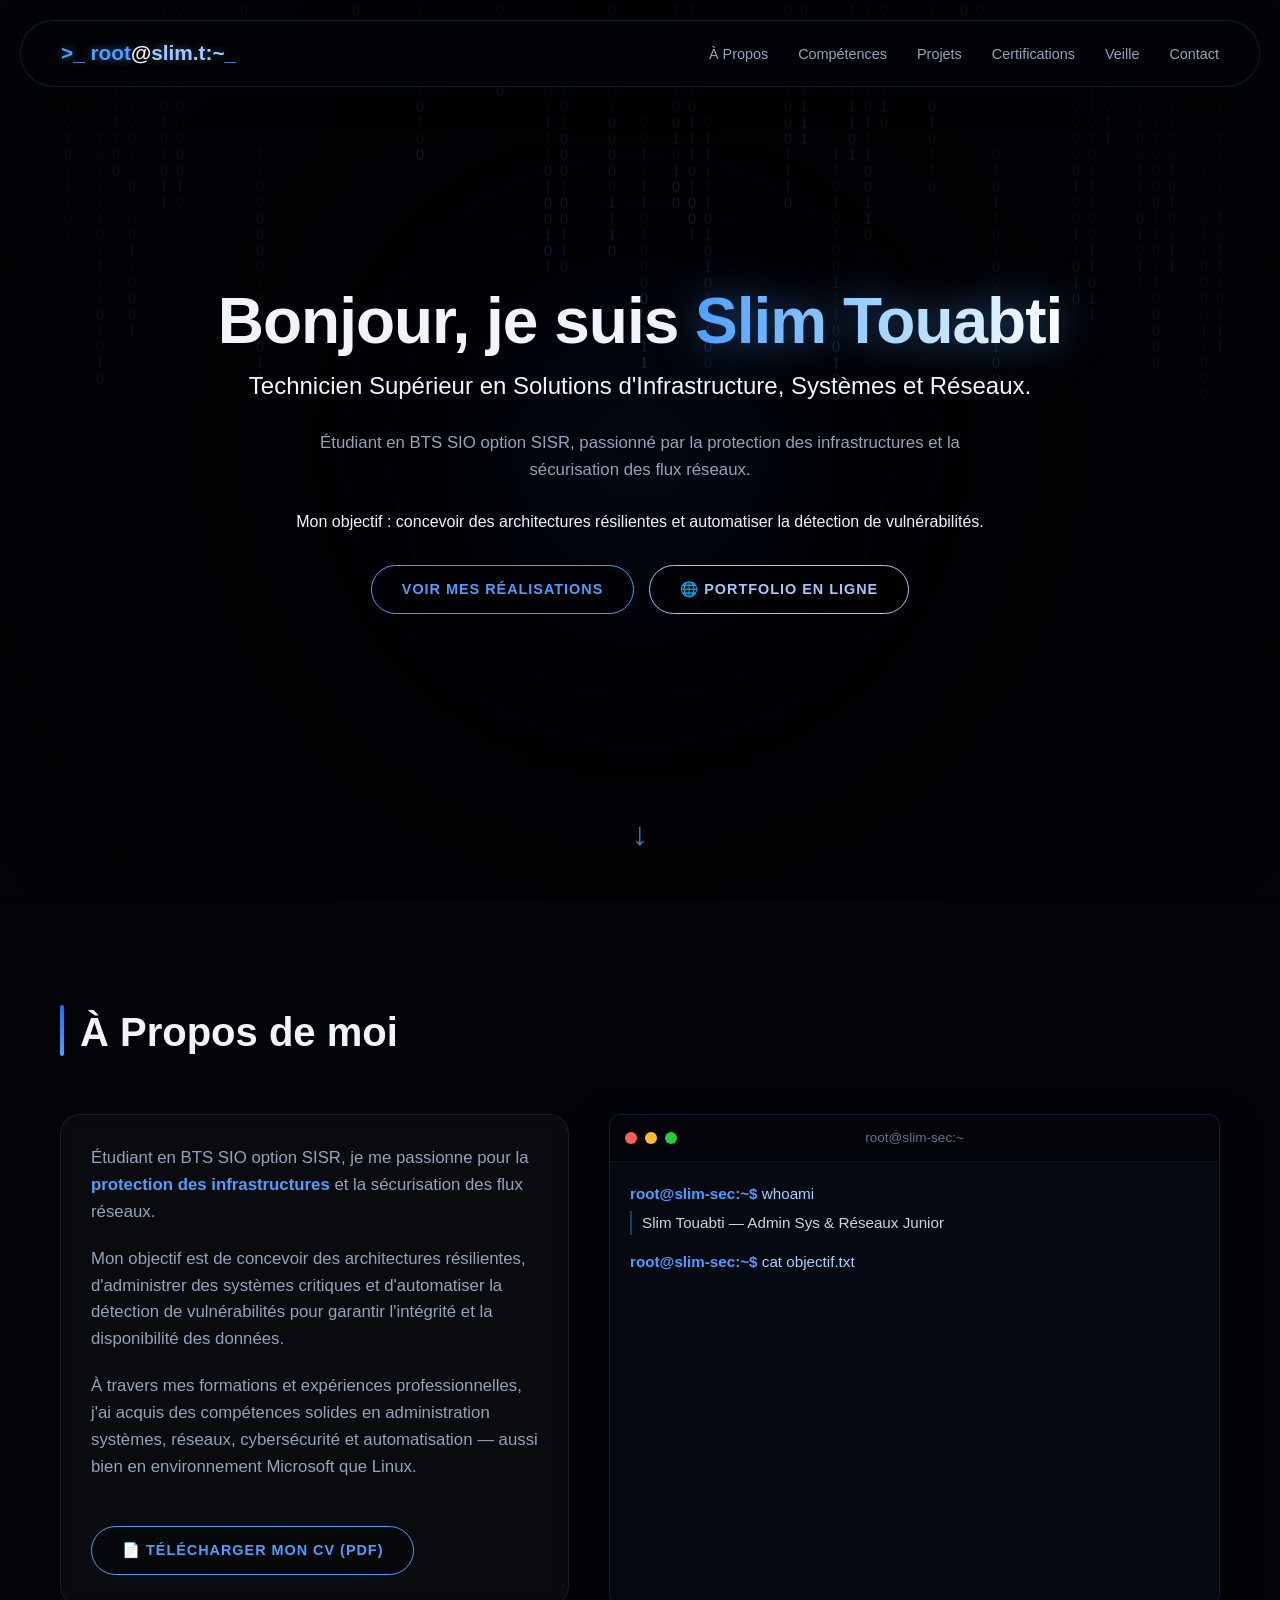
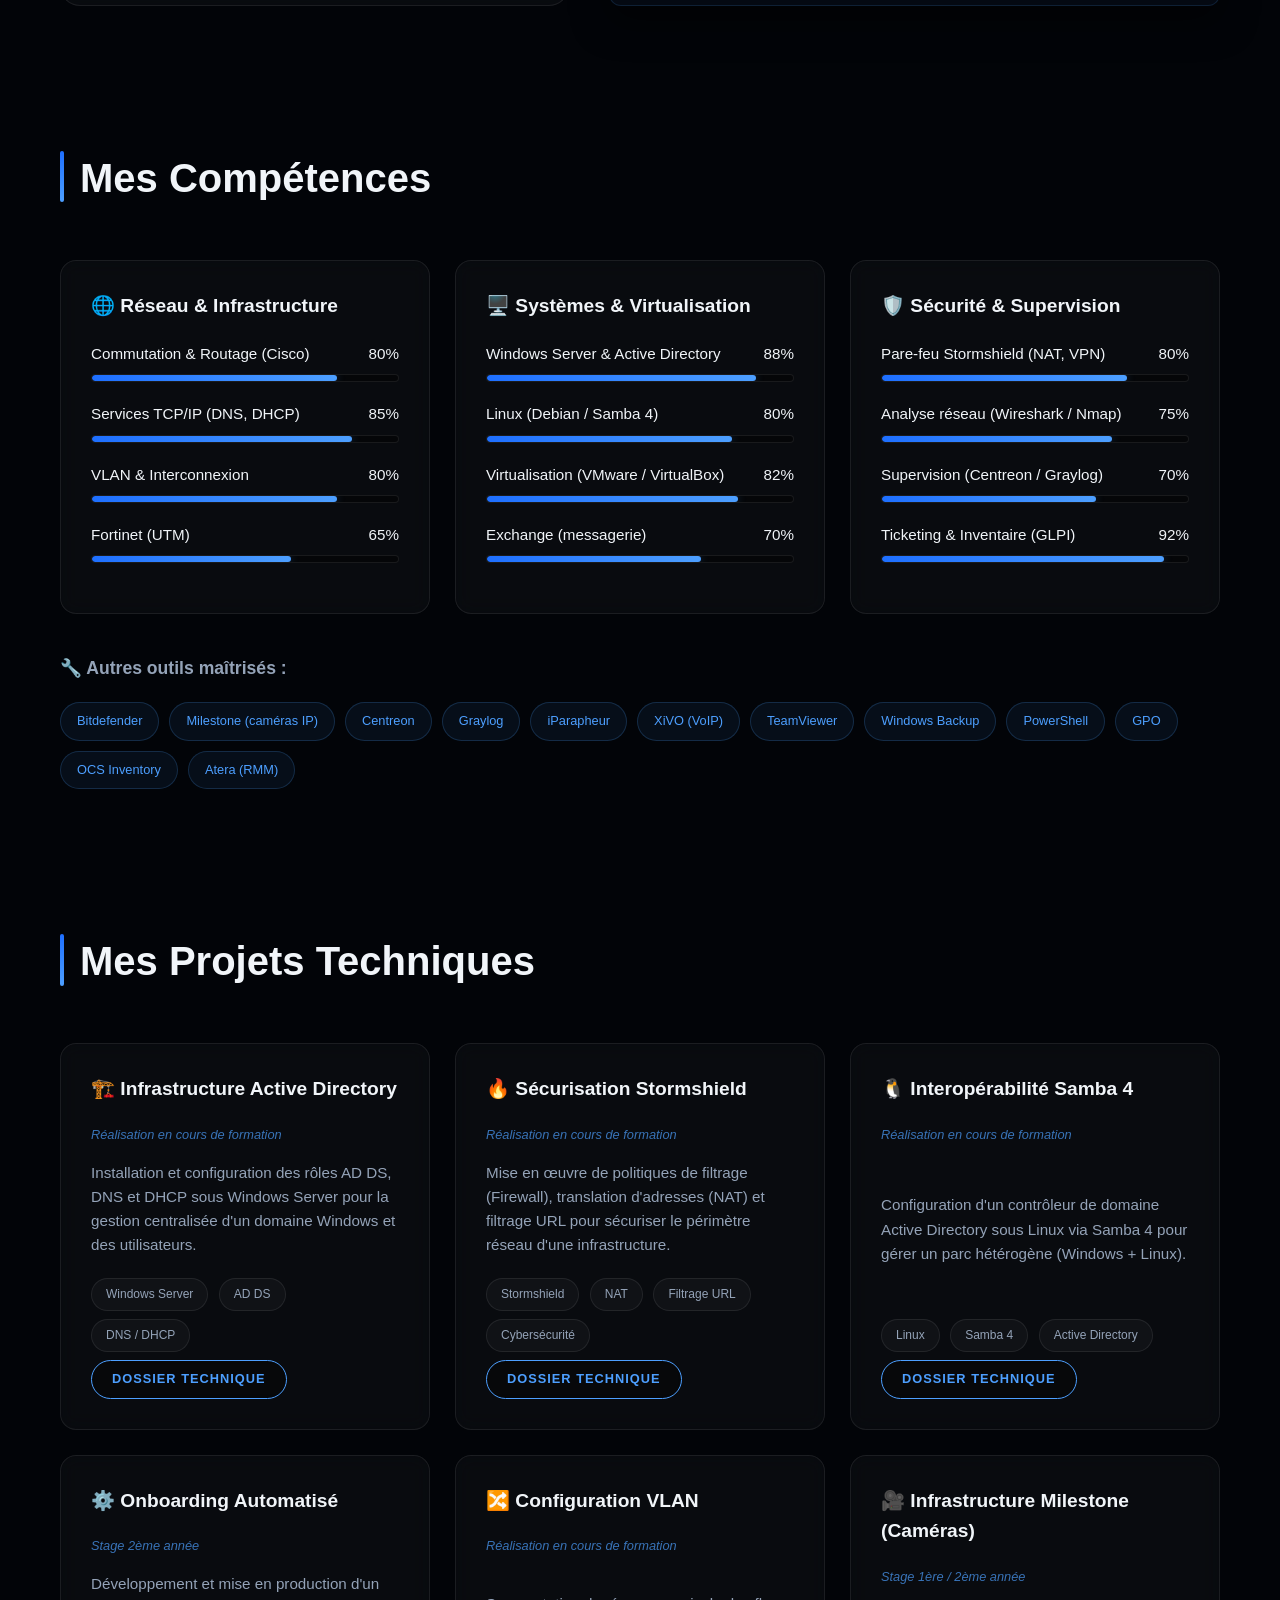
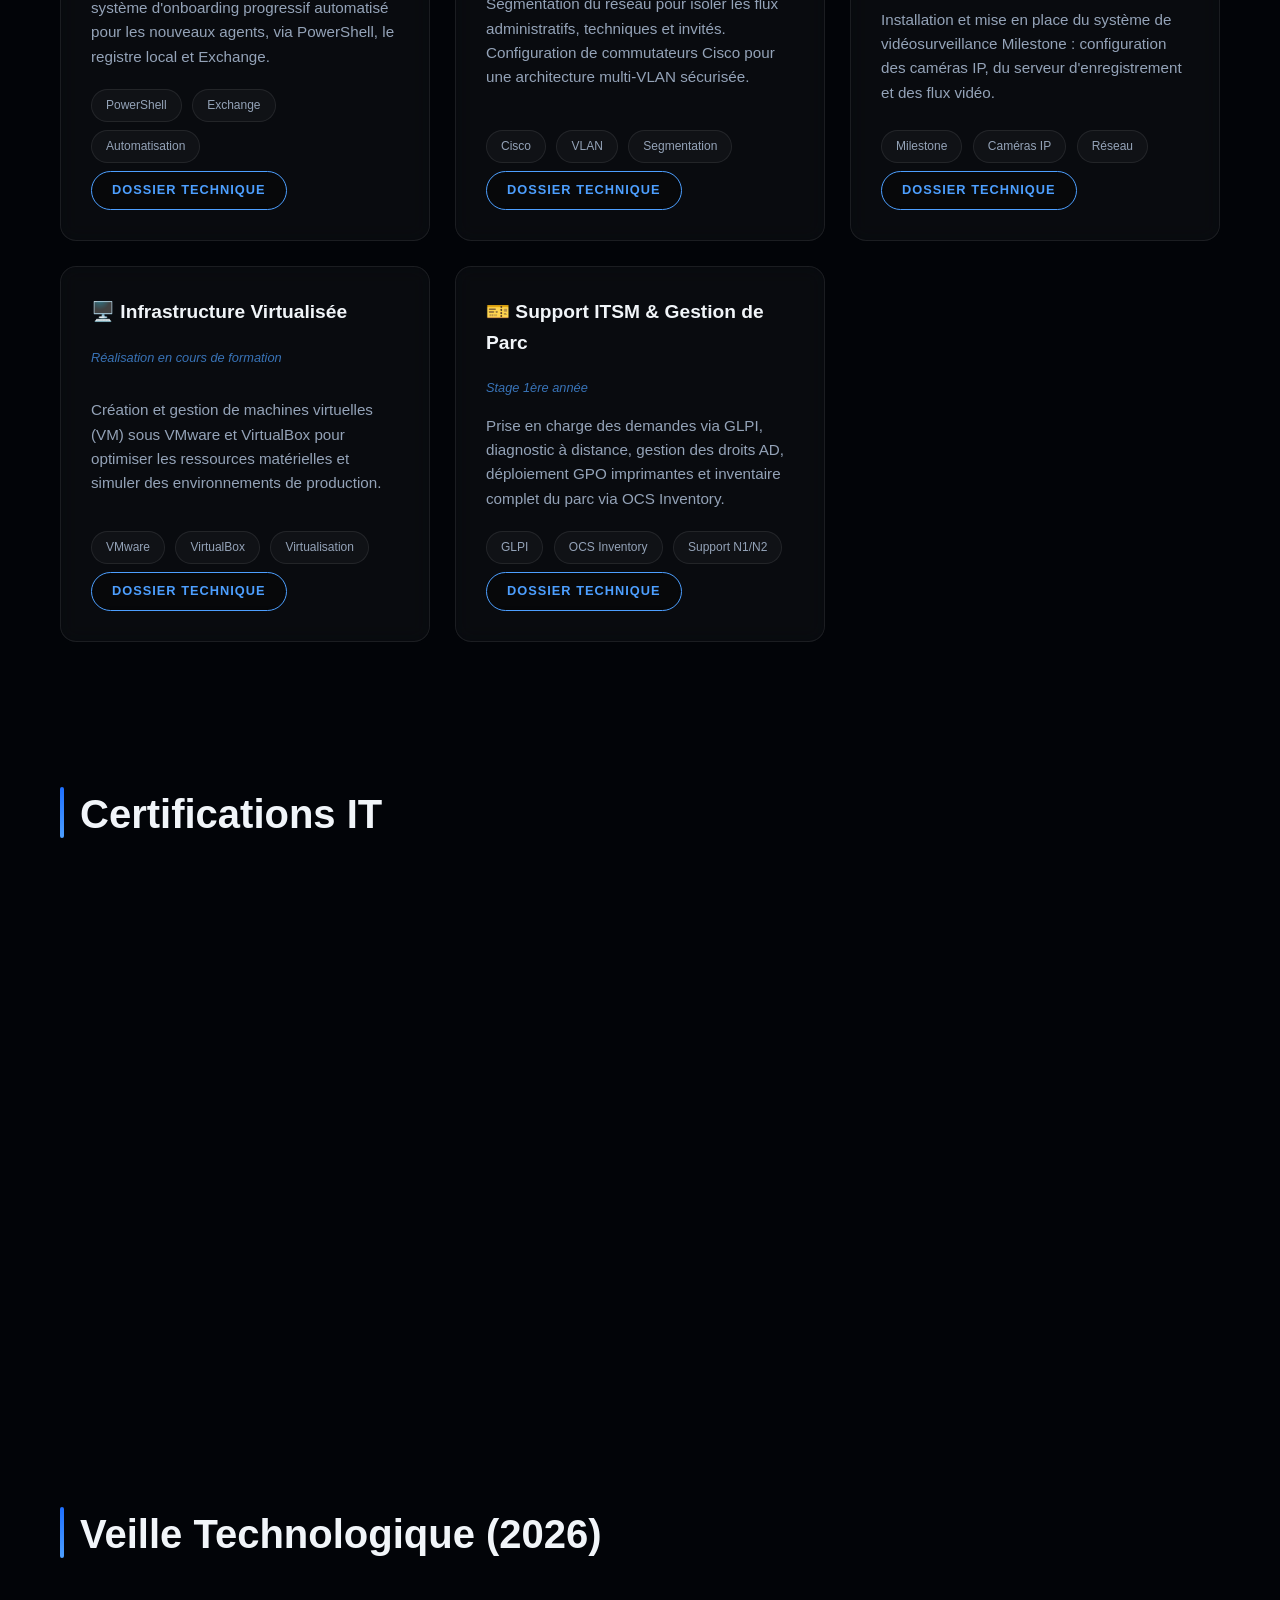
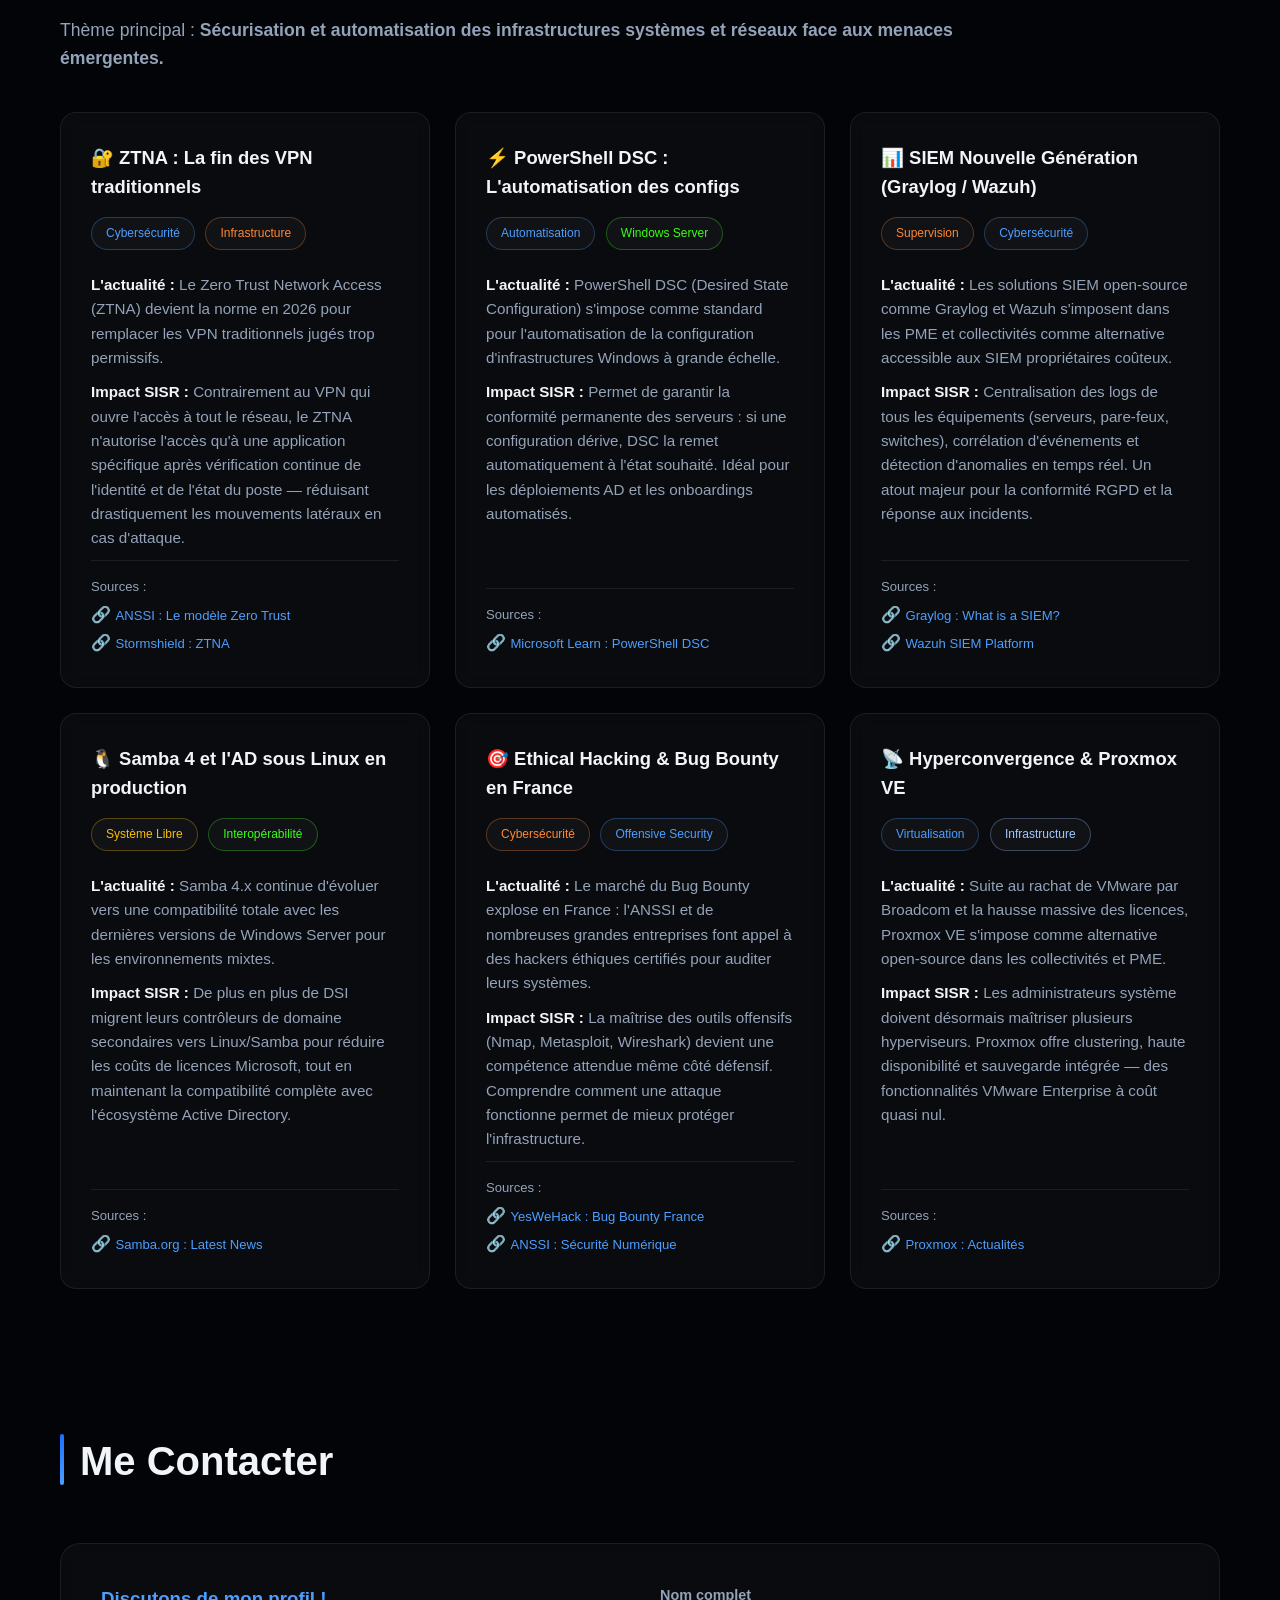
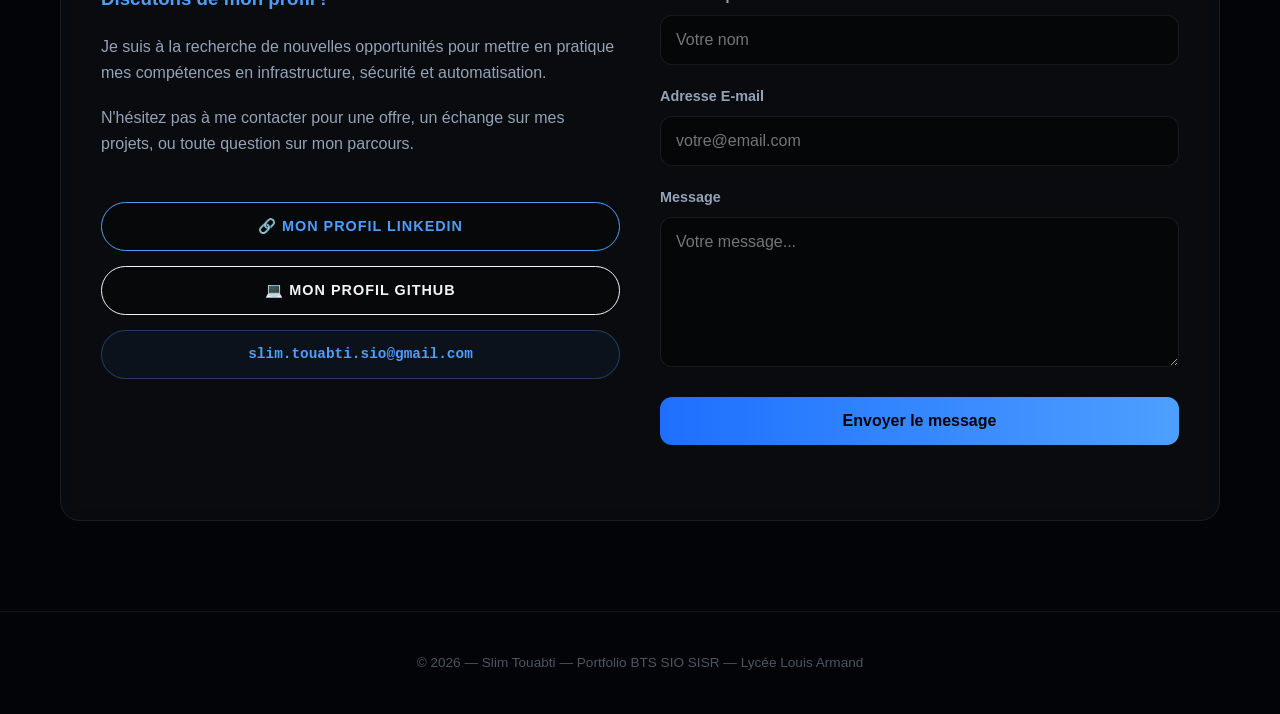
==== commit a4593dc1: "Fix paragraph formatting in index.html" ====
--- a/index.html
+++ b/index.html
@@ -218,7 +218,7 @@
             <h1>Bonjour, je suis <span>Slim Touabti</span></h1>
             <h2>Technicien Supérieur en Solutions d'Infrastructure, Systèmes et Réseaux.</h2>
             <p>Étudiant en BTS SIO option SISR, passionné par la protection des infrastructures et la sécurisation des flux réseaux. 
-        Mon objectif : concevoir des architectures résilientes et automatiser la détection de vulnérabilités.</p>
+            <p></p>Mon objectif : concevoir des architectures résilientes et automatiser la détection de vulnérabilités.</p>
             <div style="margin-top: 30px; display: flex; justify-content: center; gap: 15px; flex-wrap: wrap;">
                 <a href="#projets" class="btn">Voir mes réalisations</a>
                 <a href="https://touabti.github.io/Portfolio-BTS-SIO-SISR/" target="_blank" class="btn" style="border-color: #a0c8ff; color: #a0c8ff;">🌐 Portfolio en ligne</a>
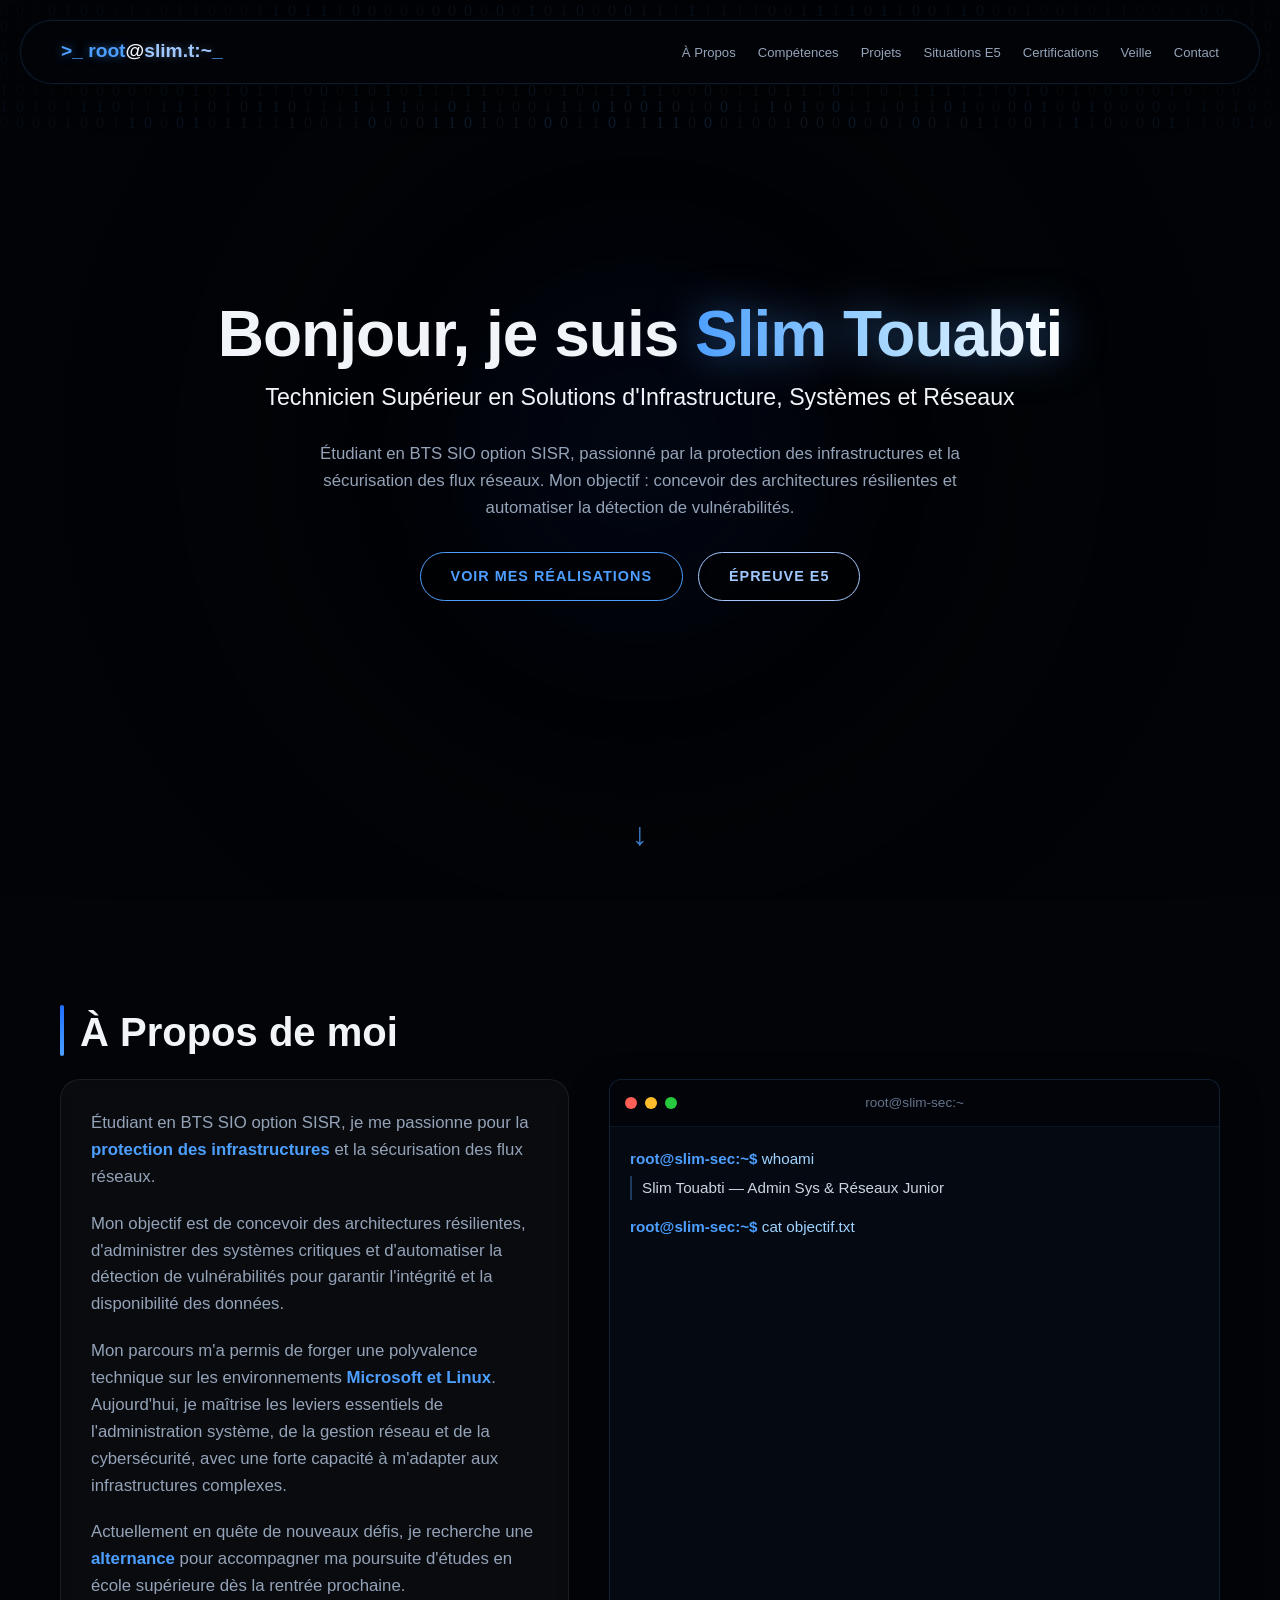
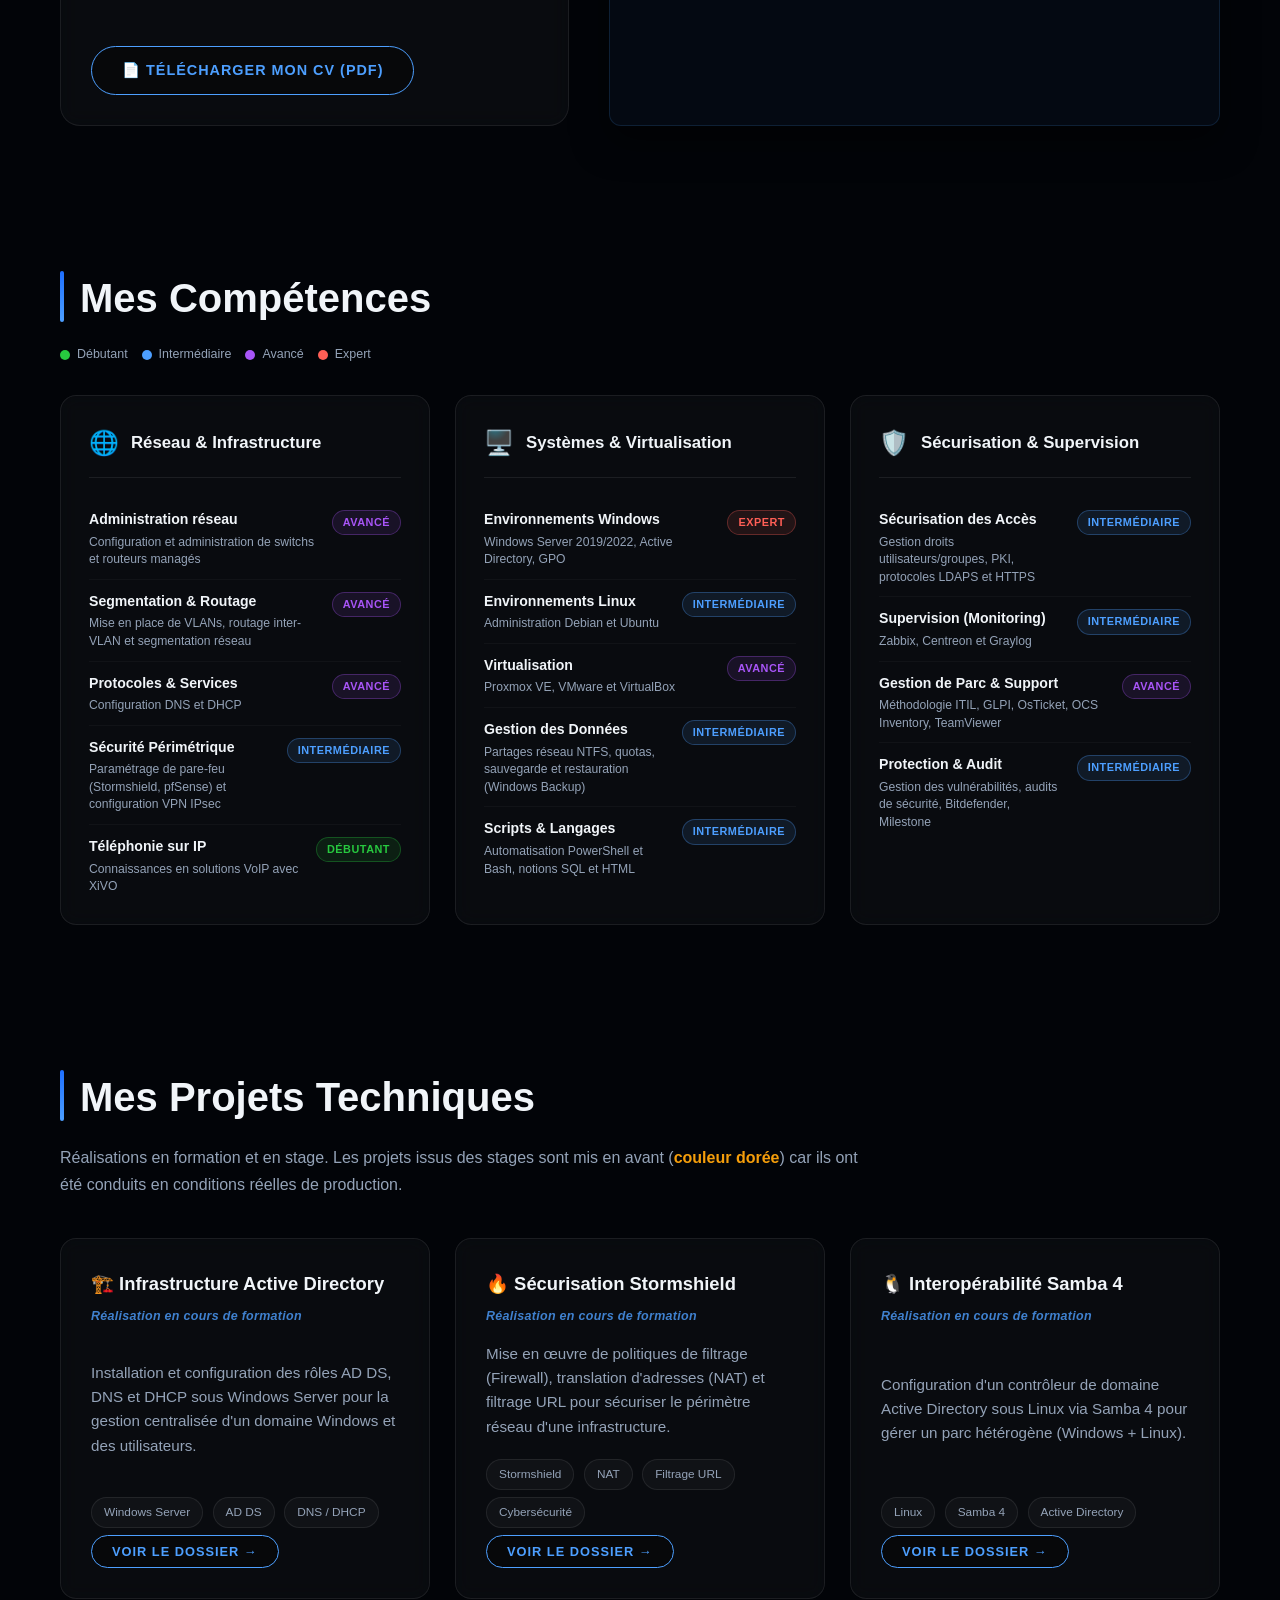
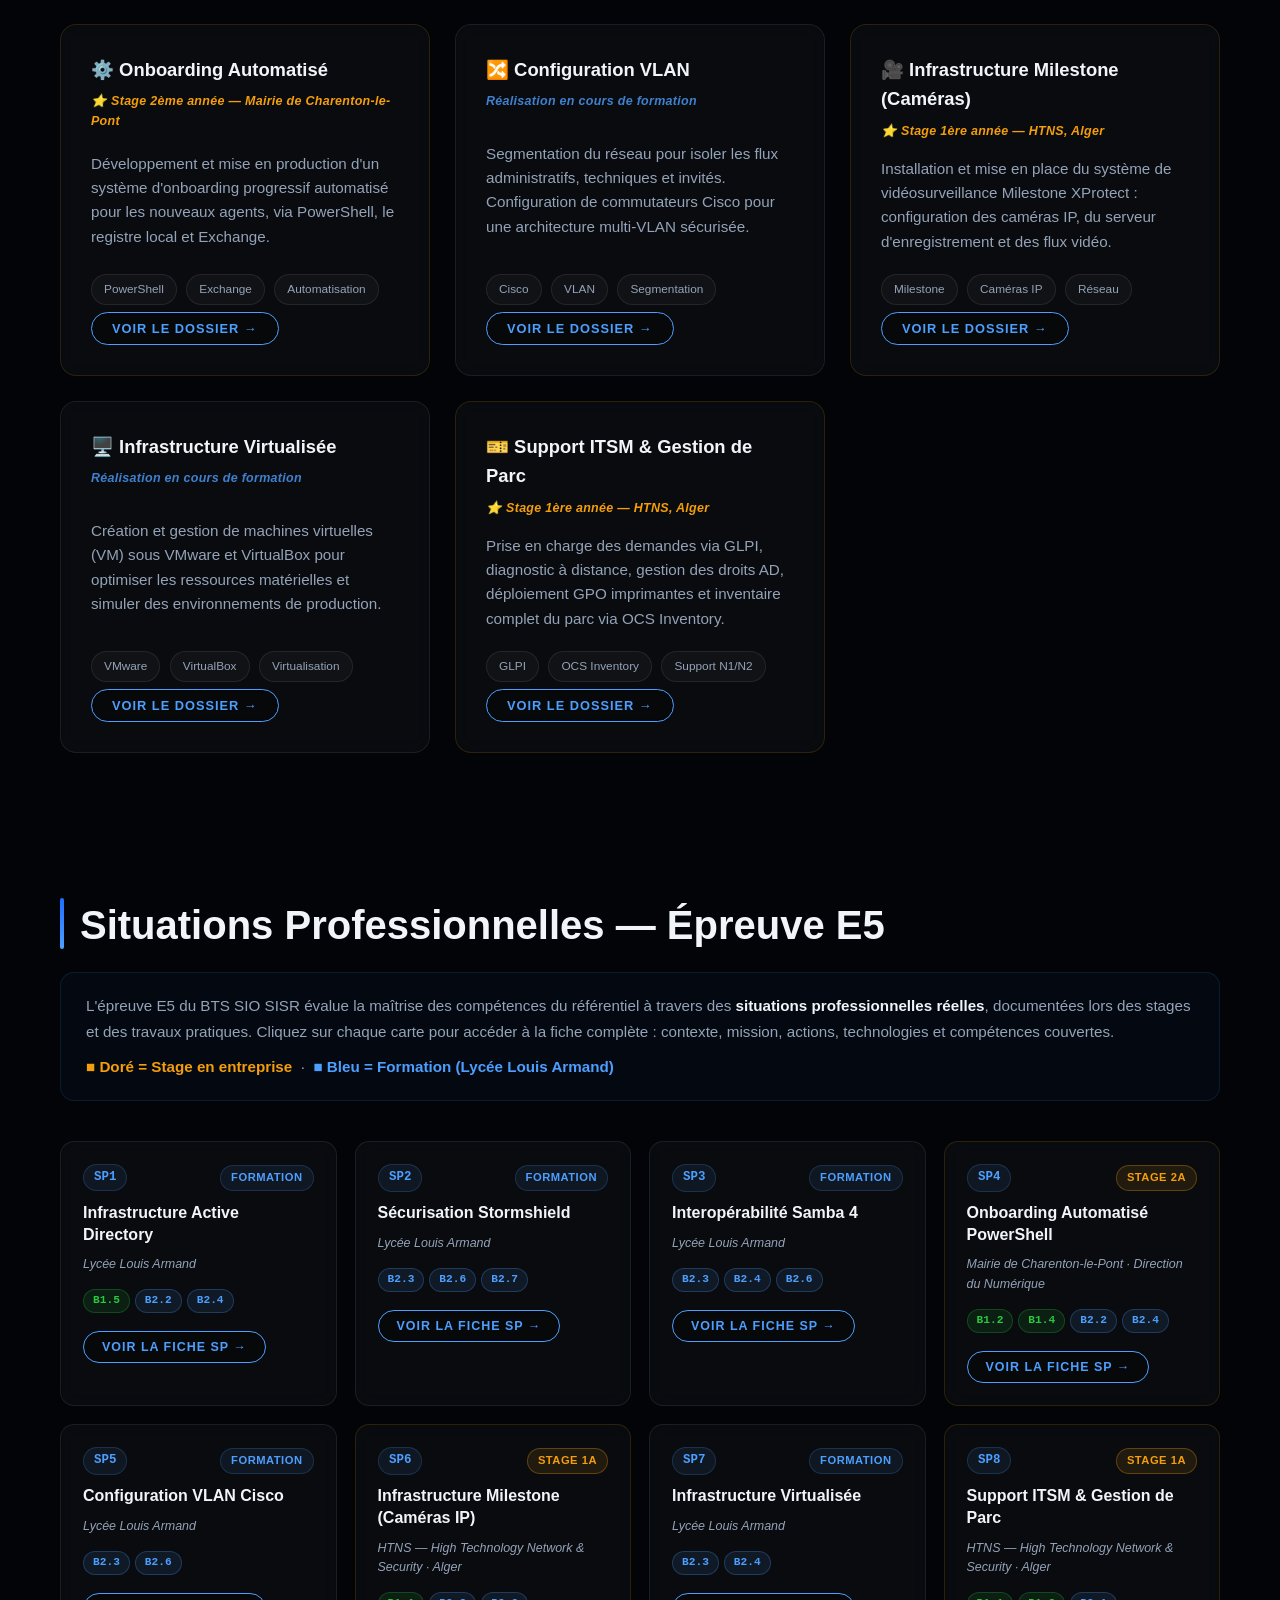
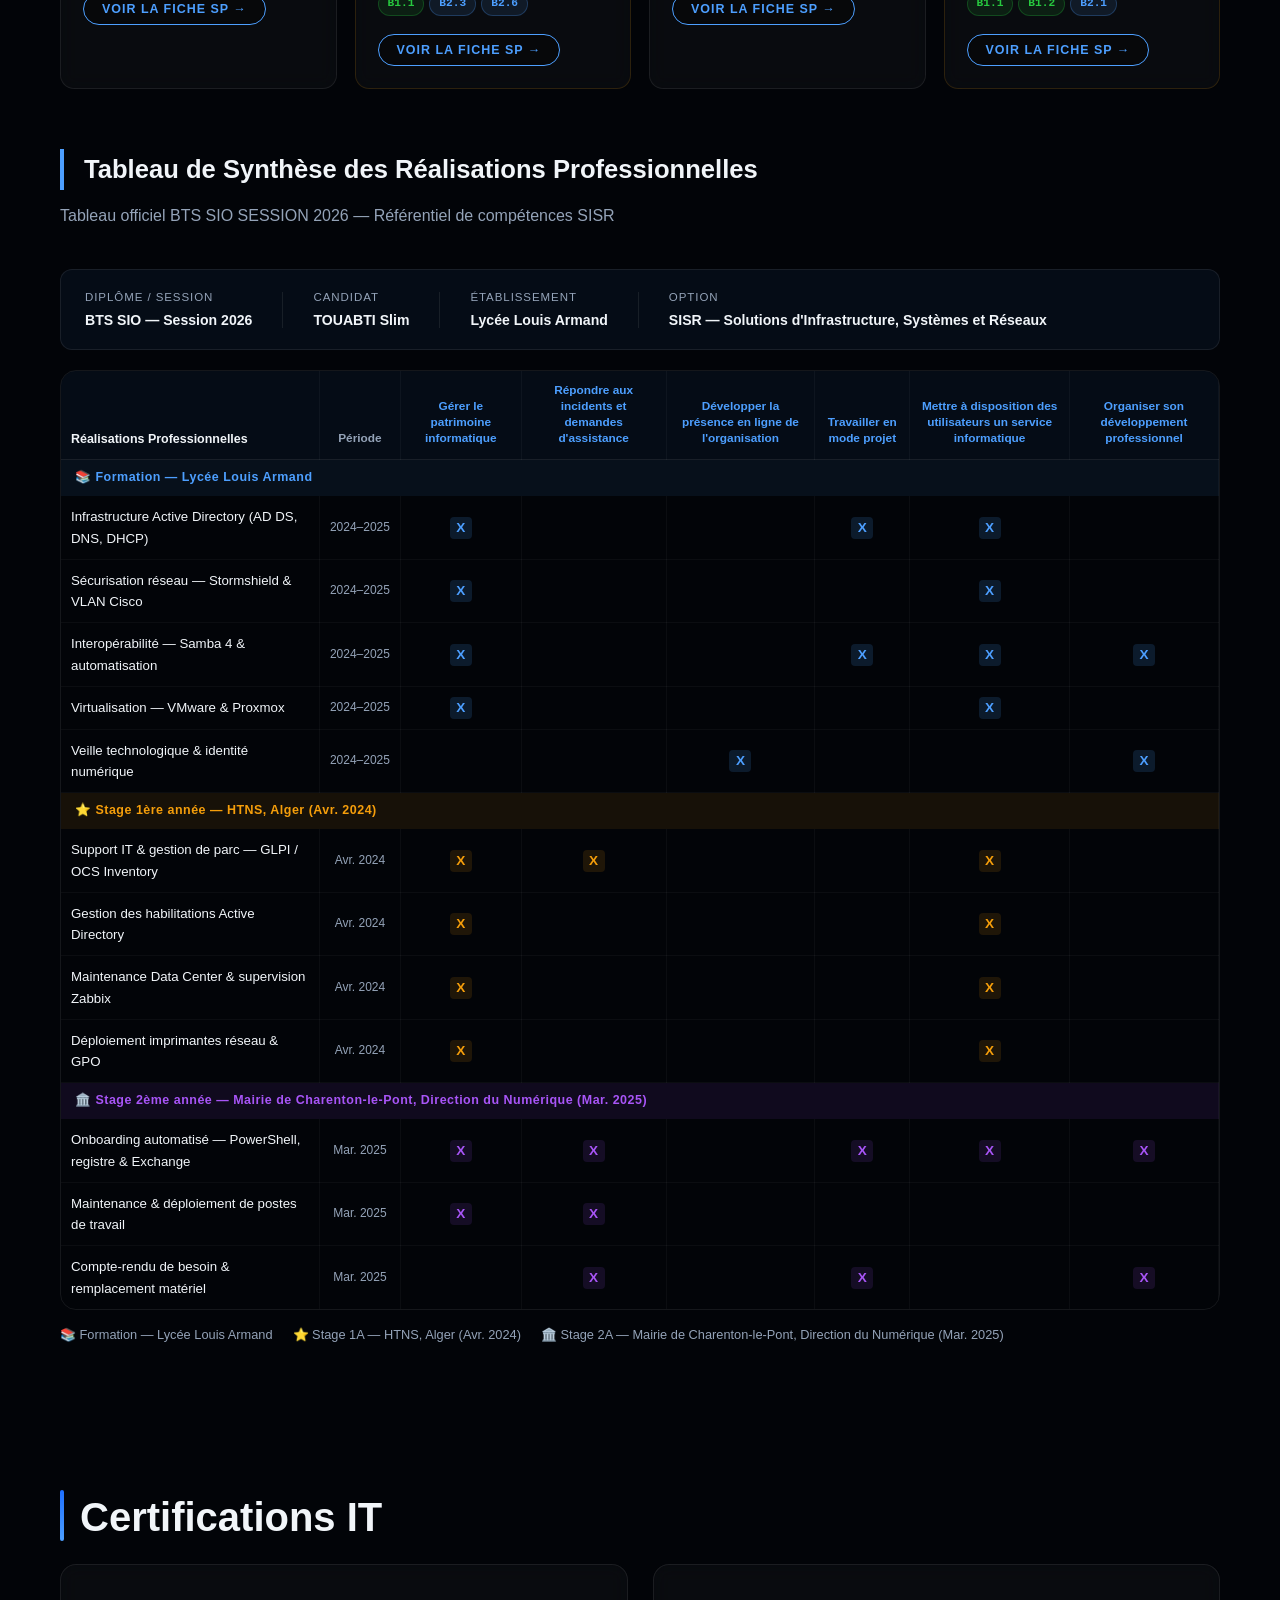
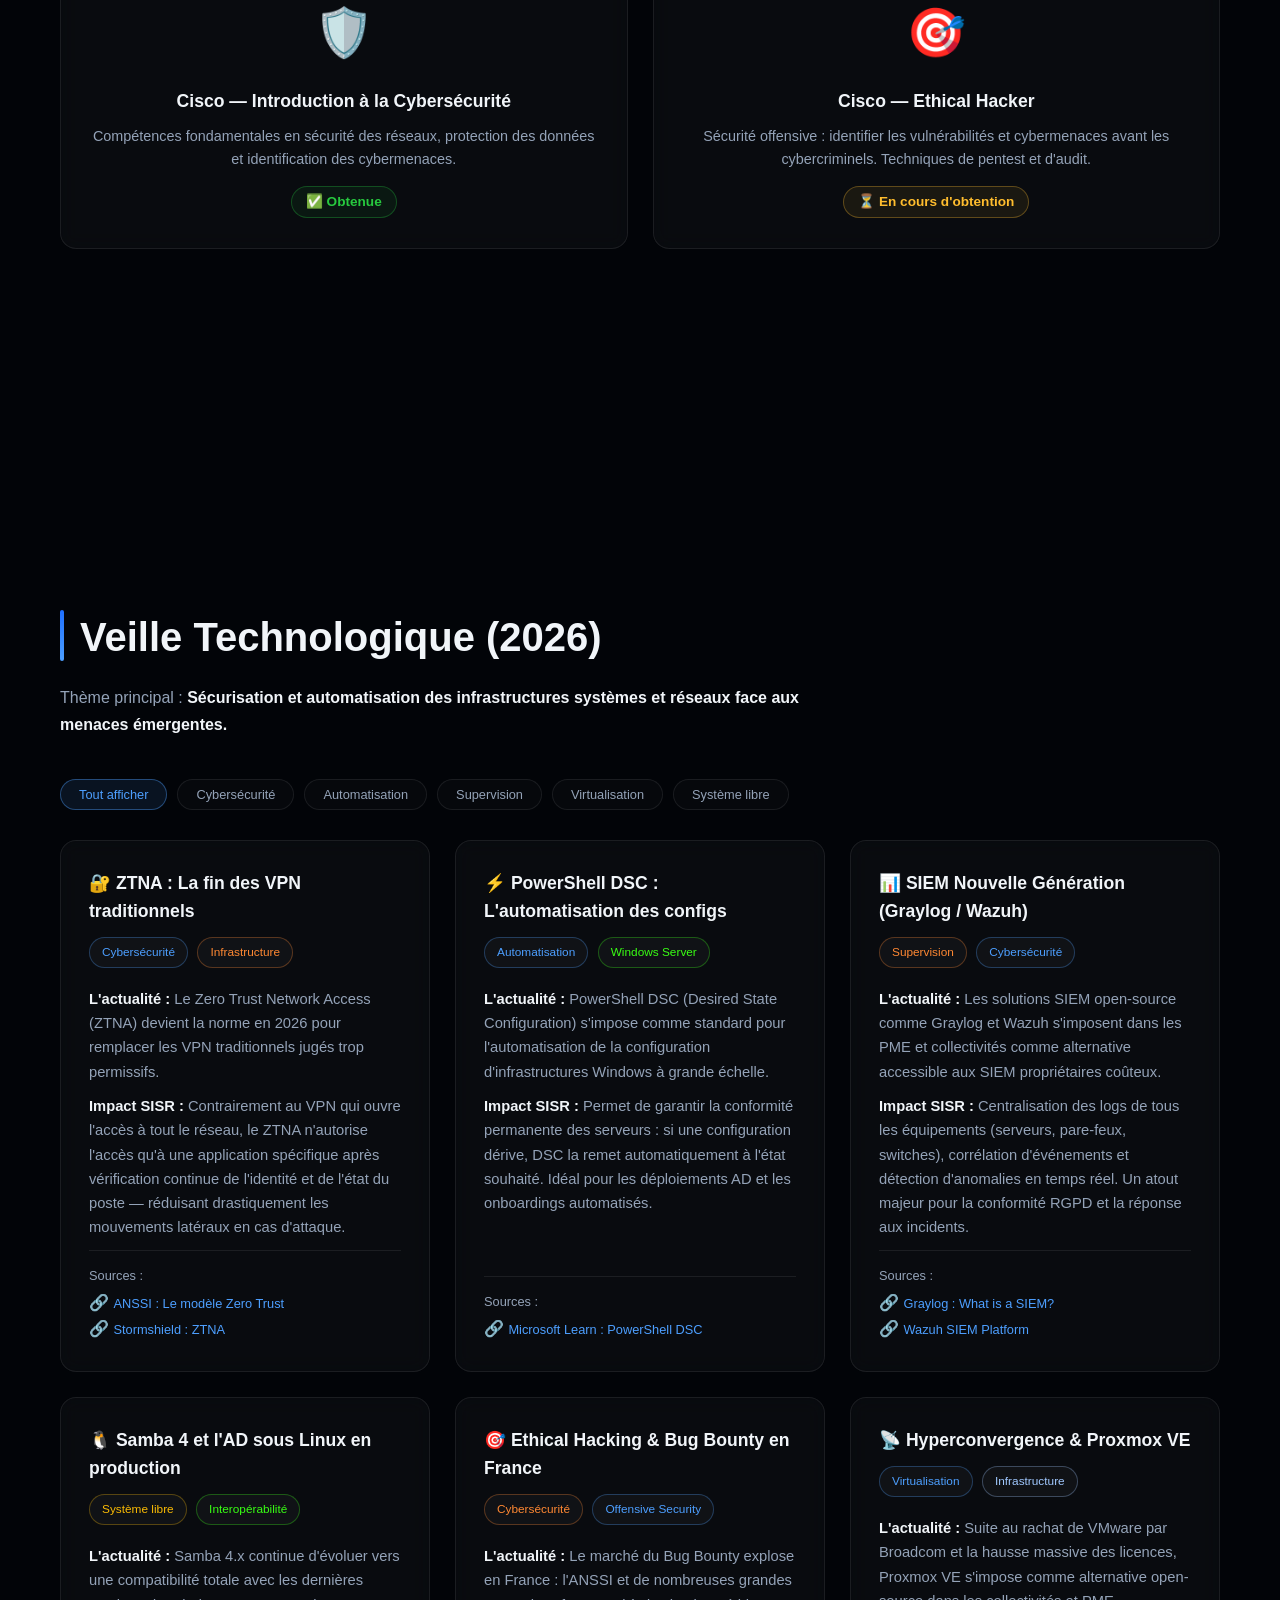
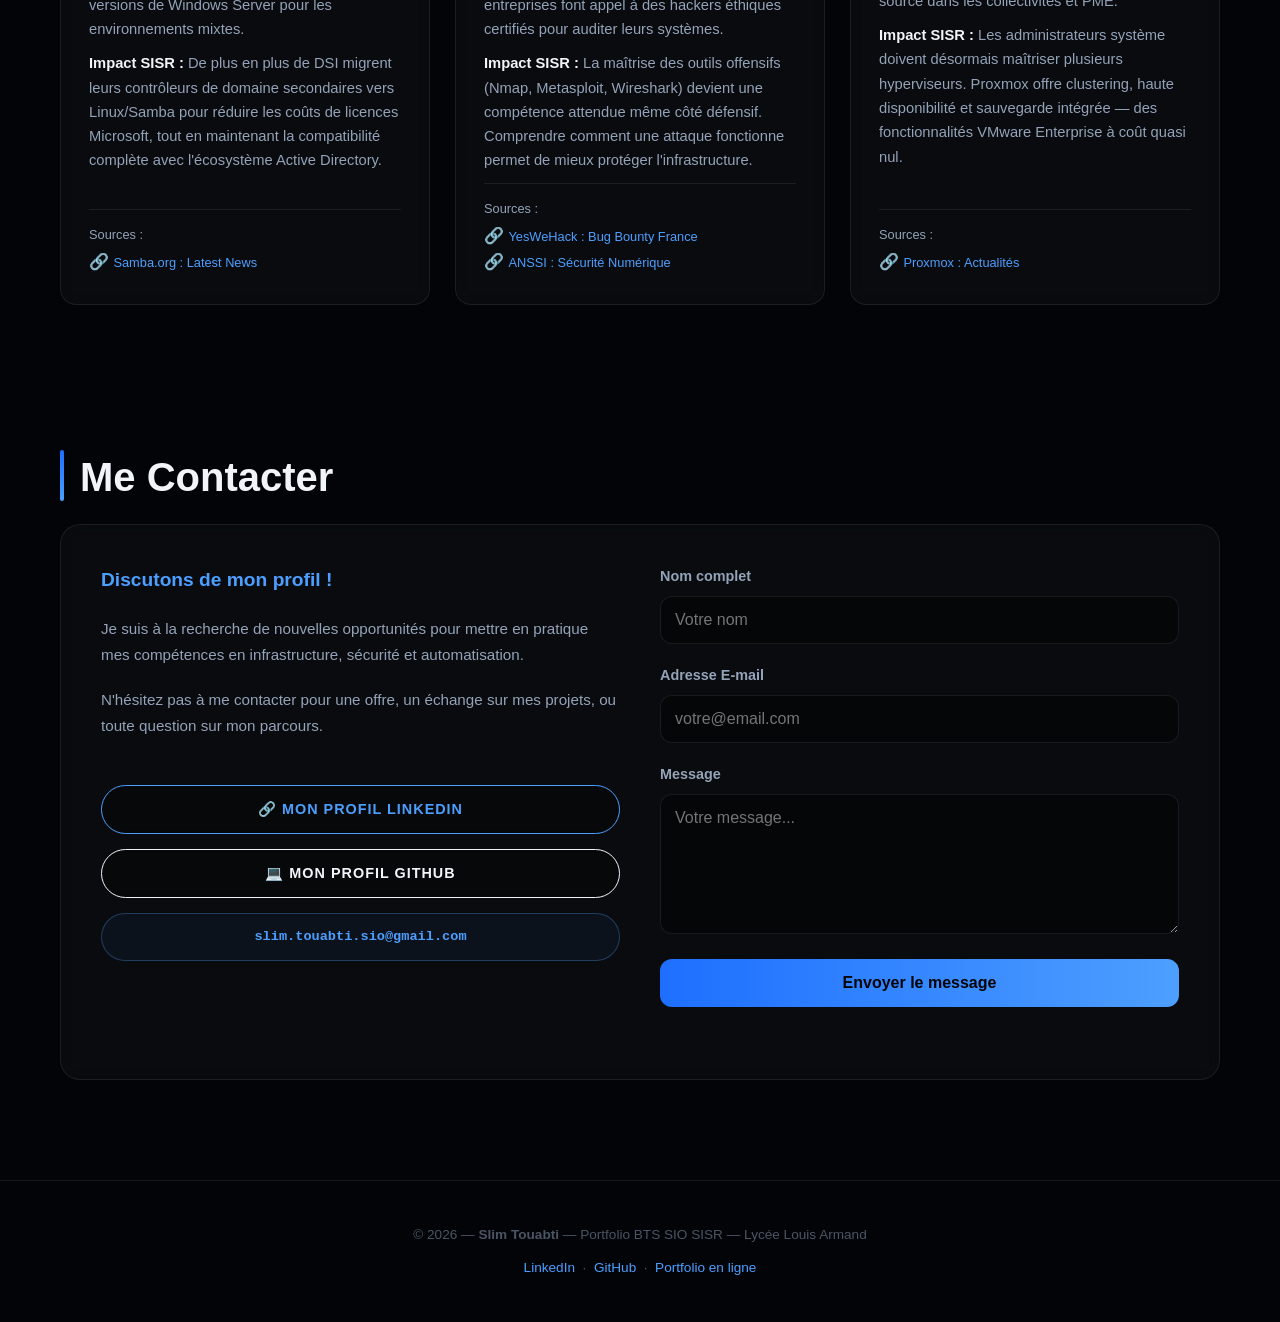
==== commit 6bbe2fb6: "sauvegarde" ====
--- a/index.html
+++ b/index.html
@@ -3,197 +3,18 @@
 <head>
     <meta charset="UTF-8">
     <meta name="viewport" content="width=device-width, initial-scale=1.0">
-    <title>Portfolio - Slim Touabti - BTS SIO SISR</title>
-    
-    <style>
-        /* ============================================================
-           PORTFOLIO SLIM TOUABTI - ONE-PAGE GLASSMORPHISM BLUE EDITION
-           ============================================================ */
-
-        :root {
-            --bg-dark: #020408;
-            --bg-panel: rgba(255, 255, 255, 0.03);
-            --border-glass: rgba(255, 255, 255, 0.08);
-            --text-primary: #f1f5f9;
-            --text-secondary: #94a3b8;
-            --accent-neon: #4d9fff;
-            --accent-glow: rgba(77, 159, 255, 0.3);
-            --accent-blue: #1e6fff;
-            --accent-white: #e0eeff;
-            --terminal-bg: rgba(5, 10, 20, 0.9);
-            --transition-smooth: all 0.5s cubic-bezier(0.23, 1, 0.32, 1);
-        }
-
-        * { margin: 0; padding: 0; box-sizing: border-box; font-family: 'SF Pro Display', -apple-system, BlinkMacSystemFont, 'Segoe UI', Roboto, sans-serif; -webkit-font-smoothing: antialiased; }
-
-        body {
-            background-color: var(--bg-dark);
-            color: var(--text-primary);
-            line-height: 1.6;
-            scroll-behavior: smooth;
-            overflow-x: hidden;
-        }
-
-        #bg-canvas {
-            position: fixed; top: 0; left: 0;
-            width: 100vw; height: 100vh;
-            z-index: -2; pointer-events: none;
-        }
-
-        .bg-overlay {
-            position: fixed; top: 0; left: 0; width: 100vw; height: 100vh;
-            background: radial-gradient(circle at center, transparent 0%, rgba(2, 4, 8, 0.85) 100%);
-            z-index: -1; pointer-events: none;
-        }
-
-        ::-webkit-scrollbar { width: 8px; }
-        ::-webkit-scrollbar-track { background: var(--bg-dark); }
-        ::-webkit-scrollbar-thumb { background: rgba(77, 159, 255, 0.3); border-radius: 4px; }
-
-        /* --- NAVIGATION --- */
-        nav {
-            display: flex; justify-content: space-between; align-items: center;
-            padding: 15px 40px; background-color: rgba(2, 4, 8, 0.85);
-            backdrop-filter: blur(20px); -webkit-backdrop-filter: blur(20px);
-            position: fixed; width: calc(100% - 40px); max-width: 1400px;
-            top: 20px; left: 50%; transform: translateX(-50%);
-            z-index: 1000; border-radius: 100px;
-            border: 1px solid rgba(77, 159, 255, 0.15);
-            box-shadow: 0 10px 30px rgba(0, 0, 0, 0.5), 0 0 0 1px rgba(77,159,255,0.05);
-        }
-
-        .logo {
-            font-family: 'Consolas', 'Courier New', monospace;
-            font-size: 1.3rem; font-weight: 700;
-            letter-spacing: 0px; text-transform: lowercase; text-decoration: none;
-        }
-        .logo .user { color: #4d9fff; text-shadow: 0 0 10px rgba(77, 159, 255, 0.6); }
-        .logo .at { color: var(--text-primary); }
-        .logo .host { color: #a0c8ff; text-shadow: 0 0 8px rgba(160, 200, 255, 0.4); }
-        .logo .cursor-blink { color: var(--accent-neon); animation: blink 1s step-end infinite; }
-
-        .nav-links { list-style: none; display: flex; gap: 30px; }
-        .nav-links a { color: var(--text-secondary); text-decoration: none; font-weight: 500; font-size: 0.9rem; transition: 0.3s; }
-        .nav-links a:hover { color: var(--text-primary); text-shadow: 0 0 5px var(--accent-neon); }
-
-        /* --- HERO --- */
-        .hero { height: 100vh; display: flex; justify-content: center; align-items: center; text-align: center; padding: 0 20px; position: relative; }
-        .hero::before { content: ''; position: absolute; width: 500px; height: 500px; background: radial-gradient(circle, rgba(30, 111, 255, 0.15) 0%, transparent 70%); border-radius: 50%; filter: blur(80px); opacity: 0.6; z-index: -1; }
-        .hero h1 { font-size: 4rem; font-weight: 900; letter-spacing: -1px; margin-bottom: 10px; line-height: 1.1; }
-        .hero h1 span { background: linear-gradient(90deg, #4d9fff, #a0d4ff, #ffffff); -webkit-background-clip: text; background-clip: text; color: transparent; text-shadow: none; filter: drop-shadow(0 0 20px rgba(77, 159, 255, 0.5)); }
-        .hero h2 { font-size: 1.5rem; font-weight: 500; color: var(--text-primary); margin-top: 10px; }
-        .hero p { margin: 25px auto; max-width: 680px; font-size: 1.05rem; color: var(--text-secondary); }
-
-        .btn { display: inline-block; padding: 12px 30px; background: rgba(0, 0, 0, 0.5); backdrop-filter: blur(5px); color: var(--accent-neon); text-decoration: none; border-radius: 50px; font-weight: 600; font-size: 0.9rem; text-transform: uppercase; letter-spacing: 1px; border: 1px solid var(--accent-neon); transition: var(--transition-smooth); cursor: pointer; }
-        .btn:hover { color: #020408; background-color: var(--accent-neon); box-shadow: 0 0 30px var(--accent-glow); transform: translateY(-2px); }
-
-        .scroll-down { position: absolute; bottom: 40px; left: 50%; transform: translateX(-50%); font-size: 2rem; color: var(--accent-neon); text-decoration: none; animation: bounce 2s infinite; transition: 0.3s; opacity: 0.8; }
-        .scroll-down:hover { opacity: 1; text-shadow: 0 0 15px var(--accent-glow); }
-        @keyframes bounce { 0%, 20%, 50%, 80%, 100% { transform: translateY(0) translateX(-50%); } 40% { transform: translateY(-15px) translateX(-50%); } 60% { transform: translateY(-7px) translateX(-50%); } }
-
-        /* --- SECTIONS --- */
-        .section { padding: 100px 20px 40px 20px; max-width: 1200px; margin: auto; min-height: 80vh; position: relative; }
-        .section-title { margin-bottom: 50px; font-size: 2.5rem; font-weight: 900; color: var(--text-primary); position: relative; padding-left: 20px; }
-        .section-title::before { content: ''; position: absolute; left: 0; top: 5px; height: 80%; width: 4px; background: linear-gradient(to bottom, var(--accent-blue), var(--accent-neon)); border-radius: 2px; }
-
-        /* --- A PROPOS --- */
-        .grid-about { display: grid; grid-template-columns: 1fr 1.2fr; gap: 40px; align-items: stretch; }
-        .about-text { background: var(--bg-panel); backdrop-filter: blur(10px); padding: 30px; border-radius: 20px; border: 1px solid var(--border-glass); }
-        .about-text p { color: var(--text-secondary); margin-bottom: 20px; font-size: 1.05rem; }
-
-        .terminal-window { background: var(--terminal-bg); border-radius: 12px; border: 1px solid rgba(77,159,255,0.15); box-shadow: 0 15px 35px rgba(0,0,0,0.5); overflow: hidden; font-family: 'Consolas', 'Courier New', monospace; font-size: 0.95rem; display: flex; flex-direction: column; }
-        .terminal-header { background: rgba(0,0,0,0.5); padding: 12px 15px; display: flex; align-items: center; border-bottom: 1px solid rgba(77,159,255,0.1); }
-        .term-dot { width: 12px; height: 12px; border-radius: 50%; margin-right: 8px; }
-        .dot-red { background-color: #ff5f56; } .dot-yellow { background-color: #ffbd2e; } .dot-green { background-color: #27c93f; }
-        .term-title { margin-left: auto; margin-right: auto; color: #64748b; font-size: 0.85rem; padding-right: 60px; }
-        .terminal-body { padding: 20px; color: #e2e8f0; flex: 1; }
-        .prompt { color: #4d9fff; font-weight: bold; } .cmd { color: #a0d4ff; }
-        .output { color: #cbd5e1; margin-bottom: 15px; padding-left: 10px; border-left: 2px solid #1e3a5f; margin-top: 5px; }
-        .highlight-output { color: #4d9fff; font-weight: bold; }
-        .cursor { display: inline-block; width: 8px; height: 18px; background-color: #4d9fff; vertical-align: middle; animation: blink 1s step-end infinite; }
-        @keyframes blink { 0%, 100% { opacity: 1; } 50% { opacity: 0; } }
-
-        /* --- COMPETENCES --- */
-        .skill-item { margin-bottom: 20px; }
-        .skill-info { display: flex; justify-content: space-between; margin-bottom: 8px; font-size: 0.95rem; color: var(--text-primary); font-weight: 500; }
-        .skill-bar-bg { width: 100%; height: 8px; background: rgba(0,0,0,0.4); border-radius: 10px; border: 1px solid var(--border-glass); overflow: hidden; }
-        .skill-bar-fill { height: 100%; background: linear-gradient(90deg, var(--accent-blue), var(--accent-neon)); border-radius: 10px; box-shadow: 0 0 10px var(--accent-glow); }
-
-        /* Tool tags section */
-        .tools-section { margin-top: 40px; }
-        .tools-title { font-size: 1.1rem; color: var(--text-secondary); margin-bottom: 20px; font-weight: 600; }
-        .tools-grid { display: flex; flex-wrap: wrap; gap: 10px; }
-        .tool-tag { background: rgba(77, 159, 255, 0.07); border: 1px solid rgba(77,159,255,0.2); color: var(--accent-neon); padding: 8px 16px; border-radius: 40px; font-size: 0.8rem; font-weight: 500; transition: 0.3s; }
-        .tool-tag:hover { background: rgba(77, 159, 255, 0.15); transform: translateY(-2px); }
-
-        /* --- PROJETS --- */
-        .grid-container { display: grid; grid-template-columns: repeat(auto-fit, minmax(320px, 1fr)); gap: 25px; }
-        .card { background: var(--bg-panel); backdrop-filter: blur(10px); padding: 30px; border-radius: 16px; border: 1px solid var(--border-glass); transition: var(--transition-smooth); position: relative; overflow: hidden; display: flex; flex-direction: column; opacity: 0; transform: translateY(30px); }
-        .card::after { content: ''; position: absolute; width: 100px; height: 100px; background: var(--accent-glow); border-radius: 50%; filter: blur(30px); opacity: 0; transition: var(--transition-smooth); top: -50px; right: -50px; z-index: -1; }
-        .card:hover { transform: translateY(-8px); border-color: rgba(77, 159, 255, 0.3); box-shadow: 0 20px 40px rgba(0,0,0,0.4); }
-        .card:hover::after { opacity: 1; }
-        .card h3 { margin-bottom: 20px; font-size: 1.2rem; color: var(--text-primary); }
-        .card p { color: var(--text-secondary); margin-bottom: 20px; font-size: 0.95rem; flex-grow: 1; }
-        .card .context { font-size: 0.8rem; color: rgba(77,159,255,0.7); margin-bottom: 15px; font-style: italic; }
-
-        .badge { display: inline-block; background-color: rgba(255,255,255,0.03); color: var(--text-secondary); padding: 6px 14px; border-radius: 40px; font-size: 0.75rem; font-weight: 500; margin: 0 6px 8px 0; border: 1px solid var(--border-glass); }
-        .card:hover .badge { border-color: rgba(77,159,255,0.25); color: var(--text-primary); }
-        .btn-view { margin-top: auto; align-self: flex-start; padding: 8px 20px; font-size: 0.8rem; }
-
-        /* --- CERTIFICATIONS --- */
-        .cert-grid { display: grid; grid-template-columns: repeat(auto-fit, minmax(280px, 1fr)); gap: 25px; }
-        .cert-card { background: var(--bg-panel); backdrop-filter: blur(10px); padding: 30px; border-radius: 16px; border: 1px solid var(--border-glass); transition: var(--transition-smooth); display: flex; flex-direction: column; align-items: center; text-align: center; opacity: 0; transform: translateY(30px); }
-        .cert-card:hover { transform: translateY(-8px); border-color: rgba(77,159,255,0.3); box-shadow: 0 20px 40px rgba(0,0,0,0.4); }
-        .cert-icon { font-size: 3rem; margin-bottom: 15px; }
-        .cert-card h3 { font-size: 1.1rem; margin-bottom: 10px; }
-        .cert-card p { color: var(--text-secondary); font-size: 0.9rem; margin-bottom: 15px; flex-grow: 1; }
-        .cert-status-ok { color: #27c93f; font-size: 0.85rem; font-weight: 700; border: 1px solid rgba(39,201,63,0.3); padding: 4px 14px; border-radius: 20px; background: rgba(39,201,63,0.07); }
-        .cert-status-wip { color: #ffbd2e; font-size: 0.85rem; font-weight: 700; border: 1px solid rgba(255,189,46,0.3); padding: 4px 14px; border-radius: 20px; background: rgba(255,189,46,0.07); }
-
-        /* --- VEILLE --- */
-        .veille-card { background: var(--bg-panel); backdrop-filter: blur(10px); padding: 30px; border-radius: 16px; border: 1px solid var(--border-glass); transition: var(--transition-smooth); opacity: 0; transform: translateY(30px); display: flex; flex-direction: column; }
-        .veille-card:hover { transform: translateY(-6px); border-color: rgba(77,159,255,0.25); }
-        .veille-card h3 { font-size: 1.15rem; margin-bottom: 15px; color: var(--text-primary); }
-        .veille-card p { color: var(--text-secondary); font-size: 0.95rem; margin-bottom: 10px; }
-        .veille-card p strong { color: var(--text-primary); }
-        .veille-sources { margin-top: auto; padding-top: 15px; border-top: 1px solid var(--border-glass); }
-        .veille-sources p { font-size: 0.82rem; color: var(--text-secondary); margin-bottom: 5px; }
-        .veille-sources a { color: var(--accent-neon); text-decoration: none; font-size: 0.82rem; line-height: 2; }
-        .veille-sources a:hover { text-decoration: underline; }
-
-        /* --- CONTACT --- */
-        .contact-container { display: grid; grid-template-columns: 1fr 1fr; gap: 40px; background: var(--bg-panel); padding: 40px; border-radius: 20px; border: 1px solid var(--border-glass); backdrop-filter: blur(10px); }
-        .contact-form { display: flex; flex-direction: column; gap: 20px; }
-        .contact-form div { display: flex; flex-direction: column; gap: 8px; }
-        .contact-form label { font-weight: 600; color: var(--text-secondary); font-size: 0.9rem; }
-        .contact-form input, .contact-form textarea { width: 100%; padding: 15px; border: 1px solid var(--border-glass); border-radius: 12px; background-color: rgba(0,0,0,0.4); color: var(--text-primary); font-size: 1rem; transition: var(--transition-smooth); }
-        .contact-form input:focus, .contact-form textarea:focus { outline: none; border-color: var(--accent-neon); box-shadow: 0 0 15px var(--accent-glow); }
-        .contact-form textarea { min-height: 150px; resize: vertical; }
-        .btn-submit { background: linear-gradient(90deg, var(--accent-blue), var(--accent-neon)); color: #020408; border: none; padding: 15px; border-radius: 12px; font-weight: 700; cursor: pointer; transition: 0.3s; margin-top: 10px; font-size: 1rem; }
-        .btn-submit:hover { box-shadow: 0 10px 30px var(--accent-glow); transform: translateY(-2px); }
-        .contact-info h3 { margin-bottom: 20px; color: var(--accent-neon); }
-        .contact-info p { color: var(--text-secondary); margin-bottom: 20px; }
-        .social-btn { display: block; text-align: center; margin-bottom: 15px; }
-
-        /* --- BACK TO TOP --- */
-        #backToTop { position: fixed; bottom: 30px; right: 30px; width: 50px; height: 50px; background-color: rgba(2,4,8,0.85); backdrop-filter: blur(10px); border: 1px solid var(--accent-neon); border-radius: 50%; display: flex; justify-content: center; align-items: center; color: var(--accent-neon); font-size: 1.5rem; text-decoration: none; box-shadow: 0 5px 15px rgba(0,0,0,0.5); transition: var(--transition-smooth); opacity: 0; visibility: hidden; z-index: 999; }
-        #backToTop.show { opacity: 1; visibility: visible; }
-        #backToTop:hover { background-color: var(--accent-neon); color: #000; box-shadow: 0 0 20px var(--accent-glow); transform: translateY(-5px); }
-
-        /* --- FOOTER --- */
-        footer { text-align: center; padding: 40px 20px; border-top: 1px solid var(--border-glass); margin-top: 50px; color: #4b5563; font-size: 0.85rem; }
-
-        /* --- RESPONSIVE --- */
-        @media (max-width: 900px) {
-            nav { padding: 15px 20px; flex-direction: column; gap: 10px; border-radius: 20px; }
-            .nav-links { gap: 15px; flex-wrap: wrap; justify-content: center; }
-            .hero h1 { font-size: 2.5rem; }
-            .grid-about, .contact-container { grid-template-columns: 1fr; }
-        }
-    </style>
+    <title>Portfolio — Slim Touabti — BTS SIO SISR</title>
+    <meta name="description" content="Portfolio BTS SIO option SISR — Slim Touabti — Administration systèmes, réseaux, cybersécurité et automatisation.">
+    <link rel="stylesheet" href="css/style.css">
+    <!-- Favicon terminal/shield -->
+    <link rel="icon" href="data:image/svg+xml,<svg xmlns='http://www.w3.org/2000/svg' viewBox='0 0 100 100'><text y='.9em' font-size='90'>🛡️</text></svg>">
 </head>
 <body>
 
+    <!-- BARRE DE PROGRESSION -->
+    <div id="scroll-progress"></div>
+
+    <!-- FOND ANIMÉ -->
     <canvas id="bg-canvas"></canvas>
     <div class="bg-overlay"></div>
 
@@ -202,39 +23,47 @@
         <a href="#accueil" class="logo">
             <span class="user">&gt;_ root</span><span class="at">@</span><span class="host">slim.t:~</span><span class="cursor-blink">_</span>
         </a>
+        <button class="hamburger" aria-label="Ouvrir le menu" aria-expanded="false">
+            <span></span><span></span><span></span>
+        </button>
         <ul class="nav-links">
             <li><a href="#about">À Propos</a></li>
             <li><a href="#competences">Compétences</a></li>
             <li><a href="#projets">Projets</a></li>
+            <li><a href="#situations">Situations E5</a></li>
             <li><a href="#certifications">Certifications</a></li>
             <li><a href="#veille">Veille</a></li>
             <li><a href="#contact">Contact</a></li>
         </ul>
     </nav>
 
-    <!-- HERO -->
+    <!-- ═══════════════════════════════════════════════════
+         HERO
+    ════════════════════════════════════════════════════════ -->
     <header id="accueil" class="hero">
         <div>
             <h1>Bonjour, je suis <span>Slim Touabti</span></h1>
-            <h2>Technicien Supérieur en Solutions d'Infrastructure, Systèmes et Réseaux.</h2>
-            <p>Étudiant en BTS SIO option SISR, passionné par la protection des infrastructures et la sécurisation des flux réseaux. 
-            <p></p>Mon objectif : concevoir des architectures résilientes et automatiser la détection de vulnérabilités.</p>
-            <div style="margin-top: 30px; display: flex; justify-content: center; gap: 15px; flex-wrap: wrap;">
+            <h2>Technicien Supérieur en Solutions d'Infrastructure, Systèmes et Réseaux</h2>
+            <p>Étudiant en BTS SIO option SISR, passionné par la protection des infrastructures et la sécurisation des flux réseaux. Mon objectif : concevoir des architectures résilientes et automatiser la détection de vulnérabilités.</p>
+            <div class="hero-btns">
                 <a href="#projets" class="btn">Voir mes réalisations</a>
-                <a href="https://touabti.github.io/Portfolio-BTS-SIO-SISR/" target="_blank" class="btn" style="border-color: #a0c8ff; color: #a0c8ff;">🌐 Portfolio en ligne</a>
+                <a href="#situations" class="btn" style="border-color:#a0c8ff;color:#a0c8ff;">Épreuve E5</a>
             </div>
         </div>
         <a href="#about" class="scroll-down" title="Découvrir mon profil">↓</a>
     </header>
 
-    <!-- À PROPOS -->
+    <!-- ═══════════════════════════════════════════════════
+         À PROPOS
+    ════════════════════════════════════════════════════════ -->
     <section id="about" class="section">
         <h2 class="section-title">À Propos de moi</h2>
         <div class="grid-about">
             <div class="about-text">
-                <p>Étudiant en BTS SIO option SISR, je me passionne pour la <strong style="color: var(--accent-neon);">protection des infrastructures</strong> et la sécurisation des flux réseaux.</p>
+                <p>Étudiant en BTS SIO option SISR, je me passionne pour la <strong style="color:var(--accent-neon)">protection des infrastructures</strong> et la sécurisation des flux réseaux.</p>
                 <p>Mon objectif est de concevoir des architectures résilientes, d'administrer des systèmes critiques et d'automatiser la détection de vulnérabilités pour garantir l'intégrité et la disponibilité des données.</p>
-                <p>À travers mes formations et expériences professionnelles, j'ai acquis des compétences solides en administration systèmes, réseaux, cybersécurité et automatisation — aussi bien en environnement Microsoft que Linux.</p>
+                <p>Mon parcours m'a permis de forger une polyvalence technique sur les environnements <strong style="color:var(--accent-neon)">Microsoft et Linux</strong>. Aujourd'hui, je maîtrise les leviers essentiels de l'administration système, de la gestion réseau et de la cybersécurité, avec une forte capacité à m'adapter aux infrastructures complexes.</p>
+                <p>Actuellement en quête de nouveaux défis, je recherche une <strong style="color:var(--accent-neon)">alternance</strong> pour accompagner ma poursuite d'études en école supérieure dès la rentrée prochaine.</p>
                 <br>
                 <a href="#" class="btn">📄 Télécharger mon CV (PDF)</a>
             </div>
@@ -251,96 +80,168 @@
         </div>
     </section>
 
-    <!-- COMPÉTENCES -->
+    <!-- ═══════════════════════════════════════════════════
+         COMPÉTENCES
+    ════════════════════════════════════════════════════════ -->
     <section id="competences" class="section">
         <h2 class="section-title">Mes Compétences</h2>
-        <div class="grid-container">
-
-            <div class="card">
-                <h3>🌐 Réseau & Infrastructure</h3>
-                <div class="skill-item">
-                    <div class="skill-info"><span>Commutation & Routage (Cisco)</span><span>80%</span></div>
-                    <div class="skill-bar-bg"><div class="skill-bar-fill" style="width: 80%;"></div></div>
-                </div>
-                <div class="skill-item">
-                    <div class="skill-info"><span>Services TCP/IP (DNS, DHCP)</span><span>85%</span></div>
-                    <div class="skill-bar-bg"><div class="skill-bar-fill" style="width: 85%;"></div></div>
-                </div>
-                <div class="skill-item">
-                    <div class="skill-info"><span>VLAN & Interconnexion</span><span>80%</span></div>
-                    <div class="skill-bar-bg"><div class="skill-bar-fill" style="width: 80%;"></div></div>
-                </div>
-                <div class="skill-item">
-                    <div class="skill-info"><span>Fortinet (UTM)</span><span>65%</span></div>
-                    <div class="skill-bar-bg"><div class="skill-bar-fill" style="width: 65%;"></div></div>
-                </div>
-            </div>
-
-            <div class="card">
-                <h3>🖥️ Systèmes & Virtualisation</h3>
-                <div class="skill-item">
-                    <div class="skill-info"><span>Windows Server & Active Directory</span><span>88%</span></div>
-                    <div class="skill-bar-bg"><div class="skill-bar-fill" style="width: 88%;"></div></div>
-                </div>
-                <div class="skill-item">
-                    <div class="skill-info"><span>Linux (Debian / Samba 4)</span><span>80%</span></div>
-                    <div class="skill-bar-bg"><div class="skill-bar-fill" style="width: 80%;"></div></div>
-                </div>
-                <div class="skill-item">
-                    <div class="skill-info"><span>Virtualisation (VMware / VirtualBox)</span><span>82%</span></div>
-                    <div class="skill-bar-bg"><div class="skill-bar-fill" style="width: 82%;"></div></div>
-                </div>
-                <div class="skill-item">
-                    <div class="skill-info"><span>Exchange (messagerie)</span><span>70%</span></div>
-                    <div class="skill-bar-bg"><div class="skill-bar-fill" style="width: 70%;"></div></div>
-                </div>
-            </div>
-
-            <div class="card">
-                <h3>🛡️ Sécurité & Supervision</h3>
-                <div class="skill-item">
-                    <div class="skill-info"><span>Pare-feu Stormshield (NAT, VPN)</span><span>80%</span></div>
-                    <div class="skill-bar-bg"><div class="skill-bar-fill" style="width: 80%;"></div></div>
-                </div>
-                <div class="skill-item">
-                    <div class="skill-info"><span>Analyse réseau (Wireshark / Nmap)</span><span>75%</span></div>
-                    <div class="skill-bar-bg"><div class="skill-bar-fill" style="width: 75%;"></div></div>
-                </div>
-                <div class="skill-item">
-                    <div class="skill-info"><span>Supervision (Centreon / Graylog)</span><span>70%</span></div>
-                    <div class="skill-bar-bg"><div class="skill-bar-fill" style="width: 70%;"></div></div>
-                </div>
-                <div class="skill-item">
-                    <div class="skill-info"><span>Ticketing & Inventaire (GLPI)</span><span>92%</span></div>
-                    <div class="skill-bar-bg"><div class="skill-bar-fill" style="width: 92%;"></div></div>
-                </div>
-            </div>
-
-        </div>
-
-        <!-- Outils maîtrisés -->
-        <div class="tools-section">
-            <p class="tools-title">🔧 Autres outils maîtrisés :</p>
-            <div class="tools-grid">
-                <span class="tool-tag">Bitdefender</span>
-                <span class="tool-tag">Milestone (caméras IP)</span>
-                <span class="tool-tag">Centreon</span>
-                <span class="tool-tag">Graylog</span>
-                <span class="tool-tag">iParapheur</span>
-                <span class="tool-tag">XiVO (VoIP)</span>
-                <span class="tool-tag">TeamViewer</span>
-                <span class="tool-tag">Windows Backup</span>
-                <span class="tool-tag">PowerShell</span>
-                <span class="tool-tag">GPO</span>
-                <span class="tool-tag">OCS Inventory</span>
-                <span class="tool-tag">Atera (RMM)</span>
-            </div>
+        <!-- Légende des niveaux -->
+        <div class="skills-legend">
+            <span><span class="legend-dot dot-debutant"></span>Débutant</span>
+            <span><span class="legend-dot dot-intermediaire"></span>Intermédiaire</span>
+            <span><span class="legend-dot dot-avance"></span>Avancé</span>
+            <span><span class="legend-dot dot-expert"></span>Expert</span>
+        </div>
+
+        <div class="skills-grid">
+
+            <!-- Réseau & Infrastructure -->
+            <div class="skill-card">
+                <div class="skill-card-header">
+                    <span class="skill-card-icon">🌐</span>
+                    <span class="skill-card-title">Réseau & Infrastructure</span>
+                </div>
+
+                <div class="skill-row">
+                    <div class="skill-row-info">
+                        <span class="skill-name">Administration réseau</span>
+                        <span class="skill-desc">Configuration et administration de switchs et routeurs managés</span>
+                    </div>
+                    <span class="skill-level level-avance">Avancé</span>
+                </div>
+
+                <div class="skill-row">
+                    <div class="skill-row-info">
+                        <span class="skill-name">Segmentation & Routage</span>
+                        <span class="skill-desc">Mise en place de VLANs, routage inter-VLAN et segmentation réseau</span>
+                    </div>
+                    <span class="skill-level level-avance">Avancé</span>
+                </div>
+
+                <div class="skill-row">
+                    <div class="skill-row-info">
+                        <span class="skill-name">Protocoles & Services</span>
+                        <span class="skill-desc">Configuration DNS et DHCP</span>
+                    </div>
+                    <span class="skill-level level-avance">Avancé</span>
+                </div>
+
+                <div class="skill-row">
+                    <div class="skill-row-info">
+                        <span class="skill-name">Sécurité Périmétrique</span>
+                        <span class="skill-desc">Paramétrage de pare-feu (Stormshield, pfSense) et configuration VPN IPsec</span>
+                    </div>
+                    <span class="skill-level level-intermediaire">Intermédiaire</span>
+                </div>
+
+                <div class="skill-row">
+                    <div class="skill-row-info">
+                        <span class="skill-name">Téléphonie sur IP</span>
+                        <span class="skill-desc">Connaissances en solutions VoIP avec XiVO</span>
+                    </div>
+                    <span class="skill-level level-debutant">Débutant</span>
+                </div>
+            </div>
+
+            <!-- Systèmes & Virtualisation -->
+            <div class="skill-card">
+                <div class="skill-card-header">
+                    <span class="skill-card-icon">🖥️</span>
+                    <span class="skill-card-title">Systèmes & Virtualisation</span>
+                </div>
+
+                <div class="skill-row">
+                    <div class="skill-row-info">
+                        <span class="skill-name">Environnements Windows</span>
+                        <span class="skill-desc">Windows Server 2019/2022, Active Directory, GPO</span>
+                    </div>
+                    <span class="skill-level level-expert">Expert</span>
+                </div>
+
+                <div class="skill-row">
+                    <div class="skill-row-info">
+                        <span class="skill-name">Environnements Linux</span>
+                        <span class="skill-desc">Administration Debian et Ubuntu</span>
+                    </div>
+                    <span class="skill-level level-intermediaire">Intermédiaire</span>
+                </div>
+
+                <div class="skill-row">
+                    <div class="skill-row-info">
+                        <span class="skill-name">Virtualisation</span>
+                        <span class="skill-desc">Proxmox VE, VMware et VirtualBox</span>
+                    </div>
+                    <span class="skill-level level-avance">Avancé</span>
+                </div>
+
+                <div class="skill-row">
+                    <div class="skill-row-info">
+                        <span class="skill-name">Gestion des Données</span>
+                        <span class="skill-desc">Partages réseau NTFS, quotas, sauvegarde et restauration (Windows Backup)</span>
+                    </div>
+                    <span class="skill-level level-intermediaire">Intermédiaire</span>
+                </div>
+
+                <div class="skill-row">
+                    <div class="skill-row-info">
+                        <span class="skill-name">Scripts & Langages</span>
+                        <span class="skill-desc">Automatisation PowerShell et Bash, notions SQL et HTML</span>
+                    </div>
+                    <span class="skill-level level-intermediaire">Intermédiaire</span>
+                </div>
+            </div>
+
+            <!-- Sécurisation & Supervision -->
+            <div class="skill-card">
+                <div class="skill-card-header">
+                    <span class="skill-card-icon">🛡️</span>
+                    <span class="skill-card-title">Sécurisation & Supervision</span>
+                </div>
+
+                <div class="skill-row">
+                    <div class="skill-row-info">
+                        <span class="skill-name">Sécurisation des Accès</span>
+                        <span class="skill-desc">Gestion droits utilisateurs/groupes, PKI, protocoles LDAPS et HTTPS</span>
+                    </div>
+                    <span class="skill-level level-intermediaire">Intermédiaire</span>
+                </div>
+
+                <div class="skill-row">
+                    <div class="skill-row-info">
+                        <span class="skill-name">Supervision (Monitoring)</span>
+                        <span class="skill-desc">Zabbix, Centreon et Graylog</span>
+                    </div>
+                    <span class="skill-level level-intermediaire">Intermédiaire</span>
+                </div>
+
+                <div class="skill-row">
+                    <div class="skill-row-info">
+                        <span class="skill-name">Gestion de Parc & Support</span>
+                        <span class="skill-desc">Méthodologie ITIL, GLPI, OsTicket, OCS Inventory, TeamViewer</span>
+                    </div>
+                    <span class="skill-level level-avance">Avancé</span>
+                </div>
+
+                <div class="skill-row">
+                    <div class="skill-row-info">
+                        <span class="skill-name">Protection & Audit</span>
+                        <span class="skill-desc">Gestion des vulnérabilités, audits de sécurité, Bitdefender, Milestone</span>
+                    </div>
+                    <span class="skill-level level-intermediaire">Intermédiaire</span>
+                </div>
+            </div>
+
         </div>
     </section>
 
-    <!-- PROJETS -->
+    <!-- ═══════════════════════════════════════════════════
+         PROJETS TECHNIQUES
+    ════════════════════════════════════════════════════════ -->
     <section id="projets" class="section">
         <h2 class="section-title">Mes Projets Techniques</h2>
+        <p class="section-subtitle">
+            Réalisations en formation et en stage. Les projets issus des stages sont mis en avant (<span style="color:var(--color-stage);font-weight:600">couleur dorée</span>) car ils ont été conduits en conditions réelles de production.
+        </p>
         <div class="grid-container">
 
             <div class="card">
@@ -352,7 +253,7 @@
                     <span class="badge">AD DS</span>
                     <span class="badge">DNS / DHCP</span>
                 </div>
-                <a href="#" class="btn btn-view">Dossier Technique</a>
+                <button class="btn btn-view" data-modal="proj-ad">Voir le dossier →</button>
             </div>
 
             <div class="card">
@@ -365,7 +266,7 @@
                     <span class="badge">Filtrage URL</span>
                     <span class="badge">Cybersécurité</span>
                 </div>
-                <a href="#" class="btn btn-view">Dossier Technique</a>
+                <button class="btn btn-view" data-modal="proj-stormshield">Voir le dossier →</button>
             </div>
 
             <div class="card">
@@ -377,19 +278,19 @@
                     <span class="badge">Samba 4</span>
                     <span class="badge">Active Directory</span>
                 </div>
-                <a href="#" class="btn btn-view">Dossier Technique</a>
-            </div>
-
-            <div class="card">
+                <button class="btn btn-view" data-modal="proj-samba">Voir le dossier →</button>
+            </div>
+
+            <div class="card card-stage">
                 <h3>⚙️ Onboarding Automatisé</h3>
-                <p class="context">Stage 2ème année</p>
+                <p class="context stage">⭐ Stage 2ème année — Mairie de Charenton-le-Pont</p>
                 <p>Développement et mise en production d'un système d'onboarding progressif automatisé pour les nouveaux agents, via PowerShell, le registre local et Exchange.</p>
                 <div>
                     <span class="badge">PowerShell</span>
                     <span class="badge">Exchange</span>
                     <span class="badge">Automatisation</span>
                 </div>
-                <a href="#" class="btn btn-view">Dossier Technique</a>
+                <button class="btn btn-view" data-modal="proj-onboarding">Voir le dossier →</button>
             </div>
 
             <div class="card">
@@ -401,19 +302,19 @@
                     <span class="badge">VLAN</span>
                     <span class="badge">Segmentation</span>
                 </div>
-                <a href="#" class="btn btn-view">Dossier Technique</a>
-            </div>
-
-            <div class="card">
+                <button class="btn btn-view" data-modal="proj-vlan">Voir le dossier →</button>
+            </div>
+
+            <div class="card card-stage">
                 <h3>🎥 Infrastructure Milestone (Caméras)</h3>
-                <p class="context">Stage 1ère / 2ème année</p>
-                <p>Installation et mise en place du système de vidéosurveillance Milestone : configuration des caméras IP, du serveur d'enregistrement et des flux vidéo.</p>
+                <p class="context stage">⭐ Stage 1ère année — HTNS, Alger</p>
+                <p>Installation et mise en place du système de vidéosurveillance Milestone XProtect : configuration des caméras IP, du serveur d'enregistrement et des flux vidéo.</p>
                 <div>
                     <span class="badge">Milestone</span>
                     <span class="badge">Caméras IP</span>
                     <span class="badge">Réseau</span>
                 </div>
-                <a href="#" class="btn btn-view">Dossier Technique</a>
+                <button class="btn btn-view" data-modal="proj-milestone">Voir le dossier →</button>
             </div>
 
             <div class="card">
@@ -425,25 +326,354 @@
                     <span class="badge">VirtualBox</span>
                     <span class="badge">Virtualisation</span>
                 </div>
-                <a href="#" class="btn btn-view">Dossier Technique</a>
-            </div>
-
-            <div class="card">
+                <button class="btn btn-view" data-modal="proj-virtualisation">Voir le dossier →</button>
+            </div>
+
+            <div class="card card-stage">
                 <h3>🎫 Support ITSM & Gestion de Parc</h3>
-                <p class="context">Stage 1ère année</p>
+                <p class="context stage">⭐ Stage 1ère année — HTNS, Alger</p>
                 <p>Prise en charge des demandes via GLPI, diagnostic à distance, gestion des droits AD, déploiement GPO imprimantes et inventaire complet du parc via OCS Inventory.</p>
                 <div>
                     <span class="badge">GLPI</span>
                     <span class="badge">OCS Inventory</span>
                     <span class="badge">Support N1/N2</span>
                 </div>
-                <a href="#" class="btn btn-view">Dossier Technique</a>
+                <button class="btn btn-view" data-modal="proj-itsm">Voir le dossier →</button>
             </div>
 
         </div>
     </section>
 
-    <!-- CERTIFICATIONS -->
+    <!-- ═══════════════════════════════════════════════════
+         SITUATIONS PROFESSIONNELLES — E5
+    ════════════════════════════════════════════════════════ -->
+    <section id="situations" class="section">
+        <h2 class="section-title">Situations Professionnelles — Épreuve E5</h2>
+        <div class="sp-intro">
+            <p>
+                L'épreuve E5 du BTS SIO SISR évalue la maîtrise des compétences du référentiel à travers des
+                <strong>situations professionnelles réelles</strong>, documentées lors des stages et des travaux pratiques.
+                Cliquez sur chaque carte pour accéder à la fiche complète : contexte, mission, actions, technologies et compétences couvertes.
+            </p>
+            <p style="margin-top:10px">
+                <span style="color:var(--color-stage);font-weight:600">■ Doré = Stage en entreprise</span>
+                &nbsp;·&nbsp;
+                <span style="color:var(--accent-neon);font-weight:600">■ Bleu = Formation (Lycée Louis Armand)</span>
+            </p>
+        </div>
+
+        <div class="sp-grid">
+
+            <div class="sp-card">
+                <div class="sp-header">
+                    <span class="sp-number">SP1</span>
+                    <span class="sp-badge sp-badge-formation">Formation</span>
+                </div>
+                <h3>Infrastructure Active Directory</h3>
+                <div class="sp-lieu">Lycée Louis Armand</div>
+                <div class="sp-comp-list">
+                    <span class="comp-badge comp-b1">B1.5</span>
+                    <span class="comp-badge comp-b2">B2.2</span>
+                    <span class="comp-badge comp-b2">B2.4</span>
+                </div>
+                <button class="btn btn-sp" data-modal="proj-ad">Voir la fiche SP →</button>
+            </div>
+
+            <div class="sp-card">
+                <div class="sp-header">
+                    <span class="sp-number">SP2</span>
+                    <span class="sp-badge sp-badge-formation">Formation</span>
+                </div>
+                <h3>Sécurisation Stormshield</h3>
+                <div class="sp-lieu">Lycée Louis Armand</div>
+                <div class="sp-comp-list">
+                    <span class="comp-badge comp-b2">B2.3</span>
+                    <span class="comp-badge comp-b2">B2.6</span>
+                    <span class="comp-badge comp-b2">B2.7</span>
+                </div>
+                <button class="btn btn-sp" data-modal="proj-stormshield">Voir la fiche SP →</button>
+            </div>
+
+            <div class="sp-card">
+                <div class="sp-header">
+                    <span class="sp-number">SP3</span>
+                    <span class="sp-badge sp-badge-formation">Formation</span>
+                </div>
+                <h3>Interopérabilité Samba 4</h3>
+                <div class="sp-lieu">Lycée Louis Armand</div>
+                <div class="sp-comp-list">
+                    <span class="comp-badge comp-b2">B2.3</span>
+                    <span class="comp-badge comp-b2">B2.4</span>
+                    <span class="comp-badge comp-b2">B2.6</span>
+                </div>
+                <button class="btn btn-sp" data-modal="proj-samba">Voir la fiche SP →</button>
+            </div>
+
+            <div class="sp-card sp-card-stage">
+                <div class="sp-header">
+                    <span class="sp-number">SP4</span>
+                    <span class="sp-badge sp-badge-stage">Stage 2A</span>
+                </div>
+                <h3>Onboarding Automatisé PowerShell</h3>
+                <div class="sp-lieu">Mairie de Charenton-le-Pont · Direction du Numérique</div>
+                <div class="sp-comp-list">
+                    <span class="comp-badge comp-b1">B1.2</span>
+                    <span class="comp-badge comp-b1">B1.4</span>
+                    <span class="comp-badge comp-b2">B2.2</span>
+                    <span class="comp-badge comp-b2">B2.4</span>
+                </div>
+                <button class="btn btn-sp" data-modal="proj-onboarding">Voir la fiche SP →</button>
+            </div>
+
+            <div class="sp-card">
+                <div class="sp-header">
+                    <span class="sp-number">SP5</span>
+                    <span class="sp-badge sp-badge-formation">Formation</span>
+                </div>
+                <h3>Configuration VLAN Cisco</h3>
+                <div class="sp-lieu">Lycée Louis Armand</div>
+                <div class="sp-comp-list">
+                    <span class="comp-badge comp-b2">B2.3</span>
+                    <span class="comp-badge comp-b2">B2.6</span>
+                </div>
+                <button class="btn btn-sp" data-modal="proj-vlan">Voir la fiche SP →</button>
+            </div>
+
+            <div class="sp-card sp-card-stage">
+                <div class="sp-header">
+                    <span class="sp-number">SP6</span>
+                    <span class="sp-badge sp-badge-stage">Stage 1A</span>
+                </div>
+                <h3>Infrastructure Milestone (Caméras IP)</h3>
+                <div class="sp-lieu">HTNS — High Technology Network &amp; Security · Alger</div>
+                <div class="sp-comp-list">
+                    <span class="comp-badge comp-b1">B1.1</span>
+                    <span class="comp-badge comp-b2">B2.3</span>
+                    <span class="comp-badge comp-b2">B2.6</span>
+                </div>
+                <button class="btn btn-sp" data-modal="proj-milestone">Voir la fiche SP →</button>
+            </div>
+
+            <div class="sp-card">
+                <div class="sp-header">
+                    <span class="sp-number">SP7</span>
+                    <span class="sp-badge sp-badge-formation">Formation</span>
+                </div>
+                <h3>Infrastructure Virtualisée</h3>
+                <div class="sp-lieu">Lycée Louis Armand</div>
+                <div class="sp-comp-list">
+                    <span class="comp-badge comp-b2">B2.3</span>
+                    <span class="comp-badge comp-b2">B2.4</span>
+                </div>
+                <button class="btn btn-sp" data-modal="proj-virtualisation">Voir la fiche SP →</button>
+            </div>
+
+            <div class="sp-card sp-card-stage">
+                <div class="sp-header">
+                    <span class="sp-number">SP8</span>
+                    <span class="sp-badge sp-badge-stage">Stage 1A</span>
+                </div>
+                <h3>Support ITSM &amp; Gestion de Parc</h3>
+                <div class="sp-lieu">HTNS — High Technology Network &amp; Security · Alger</div>
+                <div class="sp-comp-list">
+                    <span class="comp-badge comp-b1">B1.1</span>
+                    <span class="comp-badge comp-b1">B1.2</span>
+                    <span class="comp-badge comp-b2">B2.1</span>
+                </div>
+                <button class="btn btn-sp" data-modal="proj-itsm">Voir la fiche SP →</button>
+            </div>
+
+        </div>
+
+        <!-- TABLEAU DE SYNTHÈSE OFFICIEL BTS SIO 2026 -->
+        <h3 style="margin-top:60px;margin-bottom:12px;font-size:1.6rem;font-weight:800;color:var(--text-primary);padding-left:20px;border-left:4px solid var(--accent-neon);">
+            Tableau de Synthèse des Réalisations Professionnelles
+        </h3>
+        <p class="section-subtitle">Tableau officiel BTS SIO SESSION 2026 — Référentiel de compétences SISR</p>
+
+        <div class="bts-table-header">
+            <div class="bts-info-block">
+                <span class="bts-info-label">Diplôme / Session</span>
+                <span class="bts-info-value">BTS SIO — Session 2026</span>
+            </div>
+            <div class="bts-info-divider"></div>
+            <div class="bts-info-block">
+                <span class="bts-info-label">Candidat</span>
+                <span class="bts-info-value">TOUABTI Slim</span>
+            </div>
+            <div class="bts-info-divider"></div>
+            <div class="bts-info-block">
+                <span class="bts-info-label">Établissement</span>
+                <span class="bts-info-value">Lycée Louis Armand</span>
+            </div>
+            <div class="bts-info-divider"></div>
+            <div class="bts-info-block">
+                <span class="bts-info-label">Option</span>
+                <span class="bts-info-value">SISR — Solutions d'Infrastructure, Systèmes et Réseaux</span>
+            </div>
+        </div>
+
+        <div class="table-wrapper">
+            <table class="synthese-table">
+                <thead>
+                    <tr>
+                        <th class="col-realisation">Réalisations Professionnelles</th>
+                        <th class="col-periode">Période</th>
+                        <th>Gérer le patrimoine informatique</th>
+                        <th>Répondre aux incidents et demandes d'assistance</th>
+                        <th>Développer la présence en ligne de l'organisation</th>
+                        <th>Travailler en mode projet</th>
+                        <th>Mettre à disposition des utilisateurs un service informatique</th>
+                        <th>Organiser son développement professionnel</th>
+                    </tr>
+                </thead>
+                <tbody>
+                    <!-- ── Formation ── -->
+                    <tr class="synthese-group-row group-formation">
+                        <td colspan="8">📚 Formation — Lycée Louis Armand</td>
+                    </tr>
+                    <tr>
+                        <td class="col-realisation">Infrastructure Active Directory (AD DS, DNS, DHCP)</td>
+                        <td class="col-periode">2024–2025</td>
+                        <td><span class="check-x">X</span></td>
+                        <td></td>
+                        <td></td>
+                        <td><span class="check-x">X</span></td>
+                        <td><span class="check-x">X</span></td>
+                        <td></td>
+                    </tr>
+                    <tr>
+                        <td class="col-realisation">Sécurisation réseau — Stormshield &amp; VLAN Cisco</td>
+                        <td class="col-periode">2024–2025</td>
+                        <td><span class="check-x">X</span></td>
+                        <td></td>
+                        <td></td>
+                        <td></td>
+                        <td><span class="check-x">X</span></td>
+                        <td></td>
+                    </tr>
+                    <tr>
+                        <td class="col-realisation">Interopérabilité — Samba 4 &amp; automatisation</td>
+                        <td class="col-periode">2024–2025</td>
+                        <td><span class="check-x">X</span></td>
+                        <td></td>
+                        <td></td>
+                        <td><span class="check-x">X</span></td>
+                        <td><span class="check-x">X</span></td>
+                        <td><span class="check-x">X</span></td>
+                    </tr>
+                    <tr>
+                        <td class="col-realisation">Virtualisation — VMware &amp; Proxmox</td>
+                        <td class="col-periode">2024–2025</td>
+                        <td><span class="check-x">X</span></td>
+                        <td></td>
+                        <td></td>
+                        <td></td>
+                        <td><span class="check-x">X</span></td>
+                        <td></td>
+                    </tr>
+                    <tr>
+                        <td class="col-realisation">Veille technologique &amp; identité numérique</td>
+                        <td class="col-periode">2024–2025</td>
+                        <td></td>
+                        <td></td>
+                        <td><span class="check-x">X</span></td>
+                        <td></td>
+                        <td></td>
+                        <td><span class="check-x">X</span></td>
+                    </tr>
+                    <!-- ── Stage 1A — HTNS ── -->
+                    <tr class="synthese-group-row group-stage1">
+                        <td colspan="8">⭐ Stage 1ère année — HTNS, Alger (Avr. 2024)</td>
+                    </tr>
+                    <tr>
+                        <td class="col-realisation">Support IT &amp; gestion de parc — GLPI / OCS Inventory</td>
+                        <td class="col-periode">Avr. 2024</td>
+                        <td><span class="check-x">X</span></td>
+                        <td><span class="check-x">X</span></td>
+                        <td></td>
+                        <td></td>
+                        <td><span class="check-x">X</span></td>
+                        <td></td>
+                    </tr>
+                    <tr>
+                        <td class="col-realisation">Gestion des habilitations Active Directory</td>
+                        <td class="col-periode">Avr. 2024</td>
+                        <td><span class="check-x">X</span></td>
+                        <td></td>
+                        <td></td>
+                        <td></td>
+                        <td><span class="check-x">X</span></td>
+                        <td></td>
+                    </tr>
+                    <tr>
+                        <td class="col-realisation">Maintenance Data Center &amp; supervision Zabbix</td>
+                        <td class="col-periode">Avr. 2024</td>
+                        <td><span class="check-x">X</span></td>
+                        <td></td>
+                        <td></td>
+                        <td></td>
+                        <td><span class="check-x">X</span></td>
+                        <td></td>
+                    </tr>
+                    <tr>
+                        <td class="col-realisation">Déploiement imprimantes réseau &amp; GPO</td>
+                        <td class="col-periode">Avr. 2024</td>
+                        <td><span class="check-x">X</span></td>
+                        <td></td>
+                        <td></td>
+                        <td></td>
+                        <td><span class="check-x">X</span></td>
+                        <td></td>
+                    </tr>
+                    <!-- ── Stage 2A — Mairie de Charenton ── -->
+                    <tr class="synthese-group-row group-stage2">
+                        <td colspan="8">🏛️ Stage 2ème année — Mairie de Charenton-le-Pont, Direction du Numérique (Mar. 2025)</td>
+                    </tr>
+                    <tr>
+                        <td class="col-realisation">Onboarding automatisé — PowerShell, registre &amp; Exchange</td>
+                        <td class="col-periode">Mar. 2025</td>
+                        <td><span class="check-x">X</span></td>
+                        <td><span class="check-x">X</span></td>
+                        <td></td>
+                        <td><span class="check-x">X</span></td>
+                        <td><span class="check-x">X</span></td>
+                        <td><span class="check-x">X</span></td>
+                    </tr>
+                    <tr>
+                        <td class="col-realisation">Maintenance &amp; déploiement de postes de travail</td>
+                        <td class="col-periode">Mar. 2025</td>
+                        <td><span class="check-x">X</span></td>
+                        <td><span class="check-x">X</span></td>
+                        <td></td>
+                        <td></td>
+                        <td></td>
+                        <td></td>
+                    </tr>
+                    <tr>
+                        <td class="col-realisation">Compte-rendu de besoin &amp; remplacement matériel</td>
+                        <td class="col-periode">Mar. 2025</td>
+                        <td></td>
+                        <td><span class="check-x">X</span></td>
+                        <td></td>
+                        <td><span class="check-x">X</span></td>
+                        <td></td>
+                        <td><span class="check-x">X</span></td>
+                    </tr>
+                </tbody>
+            </table>
+        </div>
+
+        <div class="synthese-footer">
+            <span>📚 Formation — Lycée Louis Armand</span>
+            <span>⭐ Stage 1A — HTNS, Alger (Avr. 2024)</span>
+            <span>🏛️ Stage 2A — Mairie de Charenton-le-Pont, Direction du Numérique (Mar. 2025)</span>
+        </div>
+    </section>
+
+    <!-- ═══════════════════════════════════════════════════
+         CERTIFICATIONS
+    ════════════════════════════════════════════════════════ -->
     <section id="certifications" class="section">
         <h2 class="section-title">Certifications IT</h2>
         <div class="cert-grid">
@@ -465,110 +695,122 @@
         </div>
     </section>
 
-    <!-- VEILLE TECHNOLOGIQUE -->
+    <!-- ═══════════════════════════════════════════════════
+         VEILLE TECHNOLOGIQUE
+    ════════════════════════════════════════════════════════ -->
     <section id="veille" class="section">
         <h2 class="section-title">Veille Technologique (2026)</h2>
-        <p style="color: var(--text-secondary); margin-bottom: 40px; font-size: 1.1rem; max-width: 900px;">
-            Thème principal : <strong>Sécurisation et automatisation des infrastructures systèmes et réseaux face aux menaces émergentes.</strong>
+        <p class="section-subtitle">
+            Thème principal : <strong style="color:var(--text-primary)">Sécurisation et automatisation des infrastructures systèmes et réseaux face aux menaces émergentes.</strong>
         </p>
 
+        <!-- Filtres -->
+        <div class="veille-filter">
+            <button class="veille-filter-btn active" data-filter="all">Tout afficher</button>
+            <button class="veille-filter-btn" data-filter="cybersecurite">Cybersécurité</button>
+            <button class="veille-filter-btn" data-filter="automatisation">Automatisation</button>
+            <button class="veille-filter-btn" data-filter="supervision">Supervision</button>
+            <button class="veille-filter-btn" data-filter="virtualisation">Virtualisation</button>
+            <button class="veille-filter-btn" data-filter="systeme">Système libre</button>
+        </div>
+
         <div class="grid-container">
 
-            <div class="veille-card">
+            <div class="veille-card" data-category="cybersecurite">
                 <h3>🔐 ZTNA : La fin des VPN traditionnels</h3>
-                <div style="margin-bottom: 15px;">
-                    <span class="badge" style="color: #4d9fff; border-color: rgba(77,159,255,0.3);">Cybersécurité</span>
-                    <span class="badge" style="color: #ff8833; border-color: rgba(255,136,51,0.3);">Infrastructure</span>
+                <div style="margin-bottom:12px">
+                    <span class="badge" style="color:#4d9fff;border-color:rgba(77,159,255,0.3)">Cybersécurité</span>
+                    <span class="badge" style="color:#ff8833;border-color:rgba(255,136,51,0.3)">Infrastructure</span>
                 </div>
                 <p><strong>L'actualité :</strong> Le Zero Trust Network Access (ZTNA) devient la norme en 2026 pour remplacer les VPN traditionnels jugés trop permissifs.</p>
                 <p><strong>Impact SISR :</strong> Contrairement au VPN qui ouvre l'accès à tout le réseau, le ZTNA n'autorise l'accès qu'à une application spécifique après vérification continue de l'identité et de l'état du poste — réduisant drastiquement les mouvements latéraux en cas d'attaque.</p>
                 <div class="veille-sources">
                     <p>Sources :</p>
-                    <ul style="list-style: none;">
-                        <li>🔗 <a href="https://messervices.cyber.gouv.fr/guides/zero-trust" target="_blank">ANSSI : Le modèle Zero Trust</a></li>
-                        <li>🔗 <a href="https://www.stormshield.com/fr/nos-produits/ztna/" target="_blank">Stormshield : ZTNA</a></li>
+                    <ul style="list-style:none">
+                        <li>🔗 <a href="https://messervices.cyber.gouv.fr/guides/zero-trust" target="_blank" rel="noopener">ANSSI : Le modèle Zero Trust</a></li>
+                        <li>🔗 <a href="https://www.stormshield.com/fr/nos-produits/ztna/" target="_blank" rel="noopener">Stormshield : ZTNA</a></li>
                     </ul>
                 </div>
             </div>
 
-            <div class="veille-card">
+            <div class="veille-card" data-category="automatisation">
                 <h3>⚡ PowerShell DSC : L'automatisation des configs</h3>
-                <div style="margin-bottom: 15px;">
-                    <span class="badge" style="color: #4d9fff; border-color: rgba(77,159,255,0.3);">Automatisation</span>
-                    <span class="badge" style="color: #39ff14; border-color: rgba(57,255,20,0.3);">Windows Server</span>
+                <div style="margin-bottom:12px">
+                    <span class="badge" style="color:#4d9fff;border-color:rgba(77,159,255,0.3)">Automatisation</span>
+                    <span class="badge" style="color:#39ff14;border-color:rgba(57,255,20,0.3)">Windows Server</span>
                 </div>
                 <p><strong>L'actualité :</strong> PowerShell DSC (Desired State Configuration) s'impose comme standard pour l'automatisation de la configuration d'infrastructures Windows à grande échelle.</p>
                 <p><strong>Impact SISR :</strong> Permet de garantir la conformité permanente des serveurs : si une configuration dérive, DSC la remet automatiquement à l'état souhaité. Idéal pour les déploiements AD et les onboardings automatisés.</p>
                 <div class="veille-sources">
                     <p>Sources :</p>
-                    <ul style="list-style: none;">
-                        <li>🔗 <a href="https://learn.microsoft.com/fr-fr/powershell/dsc/overview" target="_blank">Microsoft Learn : PowerShell DSC</a></li>
+                    <ul style="list-style:none">
+                        <li>🔗 <a href="https://learn.microsoft.com/fr-fr/powershell/dsc/overview" target="_blank" rel="noopener">Microsoft Learn : PowerShell DSC</a></li>
                     </ul>
                 </div>
             </div>
 
-            <div class="veille-card">
+            <div class="veille-card" data-category="supervision">
                 <h3>📊 SIEM Nouvelle Génération (Graylog / Wazuh)</h3>
-                <div style="margin-bottom: 15px;">
-                    <span class="badge" style="color: #ff8833; border-color: rgba(255,136,51,0.3);">Supervision</span>
-                    <span class="badge" style="color: #4d9fff; border-color: rgba(77,159,255,0.3);">Cybersécurité</span>
+                <div style="margin-bottom:12px">
+                    <span class="badge" style="color:#ff8833;border-color:rgba(255,136,51,0.3)">Supervision</span>
+                    <span class="badge" style="color:#4d9fff;border-color:rgba(77,159,255,0.3)">Cybersécurité</span>
                 </div>
                 <p><strong>L'actualité :</strong> Les solutions SIEM open-source comme Graylog et Wazuh s'imposent dans les PME et collectivités comme alternative accessible aux SIEM propriétaires coûteux.</p>
                 <p><strong>Impact SISR :</strong> Centralisation des logs de tous les équipements (serveurs, pare-feux, switches), corrélation d'événements et détection d'anomalies en temps réel. Un atout majeur pour la conformité RGPD et la réponse aux incidents.</p>
                 <div class="veille-sources">
                     <p>Sources :</p>
-                    <ul style="list-style: none;">
-                        <li>🔗 <a href="https://graylog.org/post/what-is-a-siem/" target="_blank">Graylog : What is a SIEM?</a></li>
-                        <li>🔗 <a href="https://wazuh.com/platform/siem/" target="_blank">Wazuh SIEM Platform</a></li>
+                    <ul style="list-style:none">
+                        <li>🔗 <a href="https://graylog.org/post/what-is-a-siem/" target="_blank" rel="noopener">Graylog : What is a SIEM?</a></li>
+                        <li>🔗 <a href="https://wazuh.com/platform/siem/" target="_blank" rel="noopener">Wazuh SIEM Platform</a></li>
                     </ul>
                 </div>
             </div>
 
-            <div class="veille-card">
+            <div class="veille-card" data-category="systeme">
                 <h3>🐧 Samba 4 et l'AD sous Linux en production</h3>
-                <div style="margin-bottom: 15px;">
-                    <span class="badge" style="color: #fbbc04; border-color: rgba(251,188,4,0.3);">Système Libre</span>
-                    <span class="badge" style="color: #39ff14; border-color: rgba(57,255,20,0.3);">Interopérabilité</span>
+                <div style="margin-bottom:12px">
+                    <span class="badge" style="color:#fbbc04;border-color:rgba(251,188,4,0.3)">Système libre</span>
+                    <span class="badge" style="color:#39ff14;border-color:rgba(57,255,20,0.3)">Interopérabilité</span>
                 </div>
                 <p><strong>L'actualité :</strong> Samba 4.x continue d'évoluer vers une compatibilité totale avec les dernières versions de Windows Server pour les environnements mixtes.</p>
                 <p><strong>Impact SISR :</strong> De plus en plus de DSI migrent leurs contrôleurs de domaine secondaires vers Linux/Samba pour réduire les coûts de licences Microsoft, tout en maintenant la compatibilité complète avec l'écosystème Active Directory.</p>
                 <div class="veille-sources">
                     <p>Sources :</p>
-                    <ul style="list-style: none;">
-                        <li>🔗 <a href="https://www.samba.org/samba/latest_news.html" target="_blank">Samba.org : Latest News</a></li>
+                    <ul style="list-style:none">
+                        <li>🔗 <a href="https://www.samba.org/samba/latest_news.html" target="_blank" rel="noopener">Samba.org : Latest News</a></li>
                     </ul>
                 </div>
             </div>
 
-            <div class="veille-card">
+            <div class="veille-card" data-category="cybersecurite">
                 <h3>🎯 Ethical Hacking & Bug Bounty en France</h3>
-                <div style="margin-bottom: 15px;">
-                    <span class="badge" style="color: #ff8833; border-color: rgba(255,136,51,0.3);">Cybersécurité</span>
-                    <span class="badge" style="color: #4d9fff; border-color: rgba(77,159,255,0.3);">Offensive Security</span>
+                <div style="margin-bottom:12px">
+                    <span class="badge" style="color:#ff8833;border-color:rgba(255,136,51,0.3)">Cybersécurité</span>
+                    <span class="badge" style="color:#4d9fff;border-color:rgba(77,159,255,0.3)">Offensive Security</span>
                 </div>
                 <p><strong>L'actualité :</strong> Le marché du Bug Bounty explose en France : l'ANSSI et de nombreuses grandes entreprises font appel à des hackers éthiques certifiés pour auditer leurs systèmes.</p>
                 <p><strong>Impact SISR :</strong> La maîtrise des outils offensifs (Nmap, Metasploit, Wireshark) devient une compétence attendue même côté défensif. Comprendre comment une attaque fonctionne permet de mieux protéger l'infrastructure.</p>
                 <div class="veille-sources">
                     <p>Sources :</p>
-                    <ul style="list-style: none;">
-                        <li>🔗 <a href="https://www.yeswehack.com/" target="_blank">YesWeHack : Bug Bounty France</a></li>
-                        <li>🔗 <a href="https://www.ssi.gouv.fr/" target="_blank">ANSSI : Sécurité Numérique</a></li>
+                    <ul style="list-style:none">
+                        <li>🔗 <a href="https://www.yeswehack.com/" target="_blank" rel="noopener">YesWeHack : Bug Bounty France</a></li>
+                        <li>🔗 <a href="https://www.ssi.gouv.fr/" target="_blank" rel="noopener">ANSSI : Sécurité Numérique</a></li>
                     </ul>
                 </div>
             </div>
 
-            <div class="veille-card">
+            <div class="veille-card" data-category="virtualisation">
                 <h3>📡 Hyperconvergence & Proxmox VE</h3>
-                <div style="margin-bottom: 15px;">
-                    <span class="badge" style="color: #4d9fff; border-color: rgba(77,159,255,0.3);">Virtualisation</span>
-                    <span class="badge" style="color: #a0c8ff; border-color: rgba(160,200,255,0.3);">Infrastructure</span>
+                <div style="margin-bottom:12px">
+                    <span class="badge" style="color:#4d9fff;border-color:rgba(77,159,255,0.3)">Virtualisation</span>
+                    <span class="badge" style="color:#a0c8ff;border-color:rgba(160,200,255,0.3)">Infrastructure</span>
                 </div>
                 <p><strong>L'actualité :</strong> Suite au rachat de VMware par Broadcom et la hausse massive des licences, Proxmox VE s'impose comme alternative open-source dans les collectivités et PME.</p>
                 <p><strong>Impact SISR :</strong> Les administrateurs système doivent désormais maîtriser plusieurs hyperviseurs. Proxmox offre clustering, haute disponibilité et sauvegarde intégrée — des fonctionnalités VMware Enterprise à coût quasi nul.</p>
                 <div class="veille-sources">
                     <p>Sources :</p>
-                    <ul style="list-style: none;">
-                        <li>🔗 <a href="https://www.proxmox.com/en/news" target="_blank">Proxmox : Actualités</a></li>
+                    <ul style="list-style:none">
+                        <li>🔗 <a href="https://www.proxmox.com/en/news" target="_blank" rel="noopener">Proxmox : Actualités</a></li>
                     </ul>
                 </div>
             </div>
@@ -576,7 +818,9 @@
         </div>
     </section>
 
-    <!-- CONTACT -->
+    <!-- ═══════════════════════════════════════════════════
+         CONTACT
+    ════════════════════════════════════════════════════════ -->
     <section id="contact" class="section">
         <h2 class="section-title">Me Contacter</h2>
         <div class="contact-container">
@@ -585,20 +829,17 @@
                 <p>Je suis à la recherche de nouvelles opportunités pour mettre en pratique mes compétences en infrastructure, sécurité et automatisation.</p>
                 <p>N'hésitez pas à me contacter pour une offre, un échange sur mes projets, ou toute question sur mon parcours.</p>
                 <br>
-                <a href="https://www.linkedin.com/in/touabti-slim" target="_blank" class="btn social-btn">🔗 Mon profil LinkedIn</a>
-                <a href="https://github.com/Touabti" target="_blank" class="btn social-btn" style="border-color: #f1f5f9; color: #f1f5f9;">💻 Mon profil GitHub</a>
-                <div title="Cliquez pour sélectionner l'e-mail"
-                     onclick="window.getSelection().selectAllChildren(this);"
-                     style="display: block; text-align: center; margin-bottom: 15px; padding: 12px 30px;
-                            background: rgba(77,159,255,0.05); color: var(--accent-neon); border-radius: 50px;
-                            font-weight: 600; font-size: 0.9rem; font-family: 'Consolas', monospace;
-                            border: 1px solid rgba(77,159,255,0.3); cursor: pointer;
-                            transition: 0.3s; user-select: all; -webkit-user-select: all;">
+                <a href="https://www.linkedin.com/in/touabti-slim" target="_blank" rel="noopener" class="btn social-btn">🔗 Mon profil LinkedIn</a>
+                <a href="https://github.com/Touabti" target="_blank" rel="noopener" class="btn social-btn" style="border-color:#f1f5f9;color:#f1f5f9">💻 Mon profil GitHub</a>
+                <div class="email-click"
+                     title="Cliquez pour sélectionner l'e-mail"
+                     onclick="window.getSelection().selectAllChildren(this);">
                     slim.touabti.sio@gmail.com
                 </div>
             </div>
 
-            <form id="my-form" action="https://formspree.io/f/VOTRE_ID" method="POST" class="contact-form">
+            <!-- TODO : remplacer VOTRE_ID par votre identifiant Formspree sur https://formspree.io -->
+            <form id="my-form" action="https://formspree.io/f/maqlaekj" method="POST" class="contact-form">
                 <div>
                     <label for="name">Nom complet</label>
                     <input type="text" id="name" name="name" placeholder="Votre nom" required>
@@ -612,157 +853,36 @@
                     <textarea id="message" name="message" placeholder="Votre message..." required></textarea>
                 </div>
                 <button type="submit" id="my-form-button" class="btn-submit">Envoyer le message</button>
-                <p id="my-form-status" style="margin-top: 15px; text-align: center; font-weight: bold;"></p>
+                <p id="my-form-status" style="margin-top:12px;text-align:center;font-weight:bold"></p>
             </form>
         </div>
     </section>
 
+    <!-- BOUTON RETOUR EN HAUT -->
     <a href="#accueil" id="backToTop" title="Retour en haut">↑</a>
 
+    <!-- FOOTER -->
     <footer>
-        <p>© 2026 — Slim Touabti — Portfolio BTS SIO SISR — Lycée Louis Armand</p>
+        <p>© 2026 — <strong>Slim Touabti</strong> — Portfolio BTS SIO SISR — Lycée Louis Armand</p>
+        <p style="margin-top:6px">
+            <a href="https://www.linkedin.com/in/touabti-slim" target="_blank" rel="noopener">LinkedIn</a>
+            &nbsp;·&nbsp;
+            <a href="https://github.com/Touabti" target="_blank" rel="noopener">GitHub</a>
+            &nbsp;·&nbsp;
+            <a href="https://touabti.github.io/Portfolio-BTS-SIO-SISR/" target="_blank" rel="noopener">Portfolio en ligne</a>
+        </p>
     </footer>
 
-    <script>
-        // 0. ANIMATION CANVAS (PLUIE BINAIRE - TONS BLEUS)
-        const canvas = document.getElementById('bg-canvas');
-        const ctx = canvas.getContext('2d');
-        canvas.width = window.innerWidth;
-        canvas.height = window.innerHeight;
-
-        const letters = '01';
-        const fontSize = 16;
-        const columns = canvas.width / fontSize;
-        const drops = [];
-        for (let x = 0; x < columns; x++) drops[x] = 1;
-
-        function drawRain() {
-            ctx.fillStyle = 'rgba(2, 4, 8, 0.05)';
-            ctx.fillRect(0, 0, canvas.width, canvas.height);
-            ctx.font = fontSize + 'px Consolas';
-
-            for (let i = 0; i < drops.length; i++) {
-                const text = letters.charAt(Math.floor(Math.random() * letters.length));
-                const rand = Math.random();
-                if (rand > 0.7) ctx.fillStyle = 'rgba(77, 159, 255, 0.25)';
-                else if (rand > 0.4) ctx.fillStyle = 'rgba(160, 200, 255, 0.15)';
-                else ctx.fillStyle = 'rgba(224, 238, 255, 0.08)';
-
-                ctx.fillText(text, i * fontSize, drops[i] * fontSize);
-                if (drops[i] * fontSize > canvas.height && Math.random() > 0.975) drops[i] = 0;
-                drops[i]++;
-            }
-        }
-        setInterval(drawRain, 50);
-        window.addEventListener('resize', () => { canvas.width = window.innerWidth; canvas.height = window.innerHeight; });
-
-        // 1. SCROLL REVEAL
-        const revealObserver = new IntersectionObserver((entries) => {
-            entries.forEach((entry) => {
-                if (entry.isIntersecting) {
-                    entry.target.style.opacity = '1';
-                    entry.target.style.transform = 'translateY(0)';
-                    entry.target.style.transition = 'opacity 0.6s ease, transform 0.6s ease';
-                }
-            });
-        }, { threshold: 0.1 });
-
-        document.querySelectorAll('.card, .cert-card, .veille-card, .contact-container').forEach(el => revealObserver.observe(el));
-
-        // 2. TERMINAL ANIMÉ
-        const commands = [
-            { cmd: "whoami", output: "Slim Touabti — Admin Sys & Réseaux Junior" },
-            { cmd: "cat objectif.txt", output: "Concevoir des architectures résilientes.<br>Automatiser la détection de vulnérabilités.<br>Sécuriser les flux et les données critiques." },
-            { cmd: "nmap -sV localhost", output: "PORT     STATE  SERVICE<br>22/tcp   open   ssh (OpenSSH 9.x)<br>443/tcp  open   https<br><span class='highlight-output'>Résultat : Infrastructure sécurisée ✓</span>" },
-            { cmd: "./check_skills.sh", output: "[OK] Active Directory — Validé<br>[OK] Stormshield / Fortinet — Validé<br>[OK] PowerShell Automation — Validé<br>[OK] Prêt pour l'entreprise ✓" }
-        ];
-
-        const termContent = document.getElementById("terminal-content");
-        let terminalStarted = false;
-        let cmdIndex = 0;
-
-        function typeCommand() {
-            if (cmdIndex >= commands.length) {
-                termContent.innerHTML += `<div><span class="prompt">root@slim-sec:~$ </span><span class="cursor"></span></div>`;
-                return;
-            }
-            const current = commands[cmdIndex];
-            const lineDiv = document.createElement("div");
-            lineDiv.innerHTML = `<span class="prompt">root@slim-sec:~$ </span><span class="cmd"></span><span class="cursor"></span>`;
-            termContent.appendChild(lineDiv);
-
-            const cmdSpan = lineDiv.querySelector(".cmd");
-            const cursorSpan = lineDiv.querySelector(".cursor");
-            let charIndex = 0;
-
-            const typeInterval = setInterval(() => {
-                cmdSpan.textContent += current.cmd.charAt(charIndex);
-                charIndex++;
-                if (charIndex >= current.cmd.length) {
-                    clearInterval(typeInterval);
-                    cursorSpan.remove();
-                    setTimeout(() => {
-                        const outputDiv = document.createElement("div");
-                        outputDiv.className = "output";
-                        outputDiv.innerHTML = current.output;
-                        termContent.appendChild(outputDiv);
-                        cmdIndex++;
-                        setTimeout(typeCommand, 600);
-                    }, 400);
-                }
-            }, 50);
-        }
-
-        const terminalObserver = new IntersectionObserver((entries) => {
-            if (entries[0].isIntersecting && !terminalStarted) {
-                terminalStarted = true;
-                setTimeout(typeCommand, 500);
-            }
-        }, { threshold: 0.5 });
-        terminalObserver.observe(document.getElementById('terminal-trigger'));
-
-        // 3. FORMULAIRE CONTACT
-        var form = document.getElementById("my-form");
-        async function handleSubmit(event) {
-            event.preventDefault();
-            var status = document.getElementById("my-form-status");
-            var btn = document.getElementById("my-form-button");
-            var data = new FormData(event.target);
-            btn.innerHTML = "Envoi en cours...";
-            btn.style.opacity = "0.7";
-            btn.disabled = true;
-
-            fetch(event.target.action, {
-                method: form.method, body: data,
-                headers: { 'Accept': 'application/json' }
-            }).then(response => {
-                if (response.ok) {
-                    status.innerHTML = "✅ Message envoyé avec succès !";
-                    status.style.color = "var(--accent-neon)";
-                    form.reset();
-                } else {
-                    status.innerHTML = "❌ Erreur lors de l'envoi.";
-                    status.style.color = "#ff5f56";
-                }
-                btn.innerHTML = "Envoyer le message";
-                btn.style.opacity = "1";
-                btn.disabled = false;
-            }).catch(() => {
-                status.innerHTML = "❌ Erreur réseau.";
-                status.style.color = "#ff5f56";
-                btn.innerHTML = "Envoyer le message";
-                btn.style.opacity = "1";
-                btn.disabled = false;
-            });
-        }
-        form.addEventListener("submit", handleSubmit);
-
-        // 4. BOUTON RETOUR EN HAUT
-        const backToTopBtn = document.getElementById("backToTop");
-        window.addEventListener("scroll", () => {
-            backToTopBtn.classList.toggle("show", window.scrollY > 400);
-        });
-    </script>
+    <!-- ═══════════════════════════════════════════════════
+         MODALE GÉNÉRIQUE
+    ════════════════════════════════════════════════════════ -->
+    <div id="modal-overlay" class="modal-overlay" role="dialog" aria-modal="true">
+        <div class="modal-box">
+            <button id="modal-close-btn" class="modal-close" aria-label="Fermer">✕</button>
+            <div id="modal-content"></div>
+        </div>
+    </div>
+
+    <script src="js/script.js" defer></script>
 </body>
 </html>
-
--- a/css/style.css
+++ b/css/style.css
@@ -0,0 +1,496 @@
+/* ============================================================
+   PORTFOLIO SLIM TOUABTI — BTS SIO SISR
+   Fichier : css/style.css
+   ============================================================ */
+
+/* --- VARIABLES --- */
+:root {
+    --bg-dark: #020408;
+    --bg-panel: rgba(255, 255, 255, 0.03);
+    --border-glass: rgba(255, 255, 255, 0.08);
+    --text-primary: #f1f5f9;
+    --text-secondary: #94a3b8;
+    --accent-neon: #4d9fff;
+    --accent-glow: rgba(77, 159, 255, 0.3);
+    --accent-blue: #1e6fff;
+    --accent-white: #e0eeff;
+    --terminal-bg: rgba(5, 10, 20, 0.9);
+    --transition-smooth: all 0.5s cubic-bezier(0.23, 1, 0.32, 1);
+    --color-stage: #f59e0b;
+    --color-stage-glow: rgba(245, 158, 11, 0.25);
+}
+
+/* --- RESET & BASE --- */
+* { margin: 0; padding: 0; box-sizing: border-box; font-family: 'SF Pro Display', -apple-system, BlinkMacSystemFont, 'Segoe UI', Roboto, sans-serif; -webkit-font-smoothing: antialiased; }
+body { background-color: var(--bg-dark); color: var(--text-primary); line-height: 1.6; scroll-behavior: smooth; overflow-x: hidden; }
+
+/* --- SCROLL PROGRESS BAR --- */
+#scroll-progress {
+    position: fixed; top: 0; left: 0; height: 3px; width: 0%;
+    background: linear-gradient(90deg, var(--accent-blue), var(--accent-neon));
+    z-index: 9999; transition: width 0.1s linear;
+    box-shadow: 0 0 8px var(--accent-glow);
+}
+
+/* --- BACKGROUND --- */
+#bg-canvas { position: fixed; top: 0; left: 0; width: 100vw; height: 100vh; z-index: -2; pointer-events: none; }
+.bg-overlay { position: fixed; top: 0; left: 0; width: 100vw; height: 100vh; background: radial-gradient(circle at center, transparent 0%, rgba(2, 4, 8, 0.85) 100%); z-index: -1; pointer-events: none; }
+
+/* --- SCROLLBAR --- */
+::-webkit-scrollbar { width: 8px; }
+::-webkit-scrollbar-track { background: var(--bg-dark); }
+::-webkit-scrollbar-thumb { background: rgba(77, 159, 255, 0.3); border-radius: 4px; }
+
+/* ============================================================
+   NAVIGATION
+   ============================================================ */
+nav {
+    display: flex; justify-content: space-between; align-items: center;
+    padding: 15px 40px; background-color: rgba(2, 4, 8, 0.88);
+    backdrop-filter: blur(20px); -webkit-backdrop-filter: blur(20px);
+    position: fixed; width: calc(100% - 40px); max-width: 1400px;
+    top: 20px; left: 50%; transform: translateX(-50%);
+    z-index: 1000; border-radius: 100px;
+    border: 1px solid rgba(77, 159, 255, 0.15);
+    box-shadow: 0 10px 30px rgba(0, 0, 0, 0.5), 0 0 0 1px rgba(77,159,255,0.05);
+}
+.logo {
+    font-family: 'Consolas', 'Courier New', monospace;
+    font-size: 1.2rem; font-weight: 700; letter-spacing: 0; text-transform: lowercase; text-decoration: none;
+    white-space: nowrap;
+}
+.logo .user { color: #4d9fff; text-shadow: 0 0 10px rgba(77, 159, 255, 0.6); }
+.logo .at { color: var(--text-primary); }
+.logo .host { color: #a0c8ff; text-shadow: 0 0 8px rgba(160, 200, 255, 0.4); }
+.logo .cursor-blink { color: var(--accent-neon); animation: blink 1s step-end infinite; }
+
+.nav-links { list-style: none; display: flex; gap: 22px; }
+.nav-links a {
+    color: var(--text-secondary); text-decoration: none; font-weight: 500;
+    font-size: 0.82rem; transition: 0.3s; padding-bottom: 2px;
+    border-bottom: 2px solid transparent;
+}
+.nav-links a:hover { color: var(--text-primary); }
+.nav-links a.active { color: var(--accent-neon); border-bottom-color: var(--accent-neon); }
+
+/* Hamburger */
+.hamburger { display: none; flex-direction: column; gap: 5px; cursor: pointer; padding: 5px; background: none; border: none; z-index: 10; }
+.hamburger span { display: block; width: 22px; height: 2px; background: var(--text-primary); border-radius: 2px; transition: 0.3s ease; }
+.hamburger.open span:nth-child(1) { transform: rotate(45deg) translate(5px, 5px); }
+.hamburger.open span:nth-child(2) { opacity: 0; transform: scaleX(0); }
+.hamburger.open span:nth-child(3) { transform: rotate(-45deg) translate(5px, -5px); }
+
+/* ============================================================
+   HERO
+   ============================================================ */
+.hero { height: 100vh; display: flex; justify-content: center; align-items: center; text-align: center; padding: 0 20px; position: relative; }
+.hero::before { content: ''; position: absolute; width: 500px; height: 500px; background: radial-gradient(circle, rgba(30, 111, 255, 0.15) 0%, transparent 70%); border-radius: 50%; filter: blur(80px); opacity: 0.6; z-index: -1; }
+.hero h1 { font-size: 4rem; font-weight: 900; letter-spacing: -1px; margin-bottom: 10px; line-height: 1.1; }
+.hero h1 span { background: linear-gradient(90deg, #4d9fff, #a0d4ff, #ffffff); -webkit-background-clip: text; background-clip: text; color: transparent; filter: drop-shadow(0 0 20px rgba(77, 159, 255, 0.5)); }
+.hero h2 { font-size: 1.45rem; font-weight: 500; color: var(--text-primary); margin-top: 10px; }
+.hero p { margin: 25px auto; max-width: 680px; font-size: 1.05rem; color: var(--text-secondary); }
+.hero-btns { margin-top: 30px; display: flex; justify-content: center; gap: 15px; flex-wrap: wrap; }
+
+/* Boutons */
+.btn { display: inline-block; padding: 12px 30px; background: rgba(0, 0, 0, 0.5); backdrop-filter: blur(5px); color: var(--accent-neon); text-decoration: none; border-radius: 50px; font-weight: 600; font-size: 0.9rem; text-transform: uppercase; letter-spacing: 1px; border: 1px solid var(--accent-neon); transition: var(--transition-smooth); cursor: pointer; }
+.btn:hover { color: #020408; background-color: var(--accent-neon); box-shadow: 0 0 30px var(--accent-glow); transform: translateY(-2px); }
+
+.scroll-down { position: absolute; bottom: 40px; left: 50%; transform: translateX(-50%); font-size: 2rem; color: var(--accent-neon); text-decoration: none; animation: bounce 2s infinite; transition: 0.3s; opacity: 0.8; }
+.scroll-down:hover { opacity: 1; text-shadow: 0 0 15px var(--accent-glow); }
+
+/* ============================================================
+   SECTIONS COMMUNES
+   ============================================================ */
+.section { padding: 100px 20px 40px; max-width: 1200px; margin: auto; min-height: 80vh; position: relative; }
+.section-title { margin-bottom: 15px; font-size: 2.5rem; font-weight: 900; color: var(--text-primary); position: relative; padding-left: 20px; }
+.section-title::before { content: ''; position: absolute; left: 0; top: 5px; height: 80%; width: 4px; background: linear-gradient(to bottom, var(--accent-blue), var(--accent-neon)); border-radius: 2px; }
+.section-subtitle { color: var(--text-secondary); margin-bottom: 40px; font-size: 1rem; max-width: 800px; line-height: 1.7; }
+
+/* ============================================================
+   À PROPOS
+   ============================================================ */
+.grid-about { display: grid; grid-template-columns: 1fr 1.2fr; gap: 40px; align-items: stretch; }
+.about-text { background: var(--bg-panel); backdrop-filter: blur(10px); padding: 30px; border-radius: 20px; border: 1px solid var(--border-glass); }
+.about-text p { color: var(--text-secondary); margin-bottom: 20px; font-size: 1.05rem; }
+
+.terminal-window { background: var(--terminal-bg); border-radius: 12px; border: 1px solid rgba(77,159,255,0.15); box-shadow: 0 15px 35px rgba(0,0,0,0.5); overflow: hidden; font-family: 'Consolas', 'Courier New', monospace; font-size: 0.95rem; display: flex; flex-direction: column; }
+.terminal-header { background: rgba(0,0,0,0.5); padding: 12px 15px; display: flex; align-items: center; border-bottom: 1px solid rgba(77,159,255,0.1); }
+.term-dot { width: 12px; height: 12px; border-radius: 50%; margin-right: 8px; }
+.dot-red { background-color: #ff5f56; } .dot-yellow { background-color: #ffbd2e; } .dot-green { background-color: #27c93f; }
+.term-title { margin-left: auto; margin-right: auto; color: #64748b; font-size: 0.85rem; padding-right: 60px; }
+.terminal-body { padding: 20px; color: #e2e8f0; flex: 1; min-height: 220px; }
+.prompt { color: #4d9fff; font-weight: bold; } .cmd { color: #a0d4ff; }
+.output { color: #cbd5e1; margin-bottom: 15px; padding-left: 10px; border-left: 2px solid #1e3a5f; margin-top: 5px; }
+.highlight-output { color: #4d9fff; font-weight: bold; }
+.cursor { display: inline-block; width: 8px; height: 18px; background-color: #4d9fff; vertical-align: middle; animation: blink 1s step-end infinite; }
+
+/* ============================================================
+   COMPÉTENCES
+   ============================================================ */
+
+/* Légende niveaux */
+.skills-legend { display: flex; flex-wrap: wrap; gap: 14px; margin-bottom: 30px; }
+.skills-legend span { font-size: 0.78rem; display: flex; align-items: center; gap: 7px; color: var(--text-secondary); }
+.legend-dot { width: 10px; height: 10px; border-radius: 50%; flex-shrink: 0; }
+.dot-debutant     { background: #27c93f; }
+.dot-intermediaire{ background: #4d9fff; }
+.dot-avance       { background: #a855f7; }
+.dot-expert       { background: #ff5f56; }
+
+/* Grille de cartes compétences */
+.skills-grid { display: grid; grid-template-columns: repeat(auto-fit, minmax(340px, 1fr)); gap: 25px; }
+
+.skill-card {
+    background: var(--bg-panel); backdrop-filter: blur(10px); padding: 28px;
+    border-radius: 16px; border: 1px solid var(--border-glass);
+    transition: var(--transition-smooth); opacity: 0; transform: translateY(30px);
+}
+.skill-card:hover { transform: translateY(-6px); border-color: rgba(77,159,255,0.25); box-shadow: 0 15px 35px rgba(0,0,0,0.35); }
+
+.skill-card-header {
+    display: flex; align-items: center; gap: 12px;
+    margin-bottom: 20px; padding-bottom: 15px;
+    border-bottom: 1px solid var(--border-glass);
+}
+.skill-card-icon { font-size: 1.5rem; }
+.skill-card-title { font-size: 1.05rem; font-weight: 700; color: var(--text-primary); }
+
+/* Ligne compétence */
+.skill-row {
+    display: flex; justify-content: space-between; align-items: flex-start;
+    gap: 14px; padding: 10px 0;
+    border-bottom: 1px solid rgba(255,255,255,0.03);
+}
+.skill-row:last-child { border-bottom: none; padding-bottom: 0; }
+.skill-row-info { flex: 1; }
+.skill-name { display: block; font-size: 0.88rem; font-weight: 600; color: var(--text-primary); margin-bottom: 3px; }
+.skill-desc { display: block; font-size: 0.76rem; color: var(--text-secondary); line-height: 1.45; }
+
+/* Badges de niveau */
+.skill-level {
+    font-size: 0.68rem; font-weight: 700; padding: 3px 10px; border-radius: 20px;
+    white-space: nowrap; flex-shrink: 0; margin-top: 2px;
+    text-transform: uppercase; letter-spacing: 0.5px;
+}
+.level-debutant      { color: #27c93f; background: rgba(39,201,63,0.1);   border: 1px solid rgba(39,201,63,0.3); }
+.level-intermediaire { color: #4d9fff; background: rgba(77,159,255,0.1);  border: 1px solid rgba(77,159,255,0.3); }
+.level-avance        { color: #a855f7; background: rgba(168,85,247,0.1);  border: 1px solid rgba(168,85,247,0.3); }
+.level-expert        { color: #ff5f56; background: rgba(255,95,86,0.1);   border: 1px solid rgba(255,95,86,0.3); }
+
+.tools-section { margin-top: 40px; }
+.tools-title { font-size: 1rem; color: var(--text-secondary); margin-bottom: 18px; font-weight: 600; }
+.tools-grid { display: flex; flex-wrap: wrap; gap: 10px; }
+.tool-tag { background: rgba(77, 159, 255, 0.07); border: 1px solid rgba(77,159,255,0.2); color: var(--accent-neon); padding: 7px 15px; border-radius: 40px; font-size: 0.78rem; font-weight: 500; transition: 0.3s; }
+.tool-tag:hover { background: rgba(77, 159, 255, 0.15); transform: translateY(-2px); }
+
+/* ============================================================
+   PROJETS
+   ============================================================ */
+.grid-container { display: grid; grid-template-columns: repeat(auto-fit, minmax(320px, 1fr)); gap: 25px; }
+.card {
+    background: var(--bg-panel); backdrop-filter: blur(10px); padding: 30px;
+    border-radius: 16px; border: 1px solid var(--border-glass); transition: var(--transition-smooth);
+    position: relative; overflow: hidden; display: flex; flex-direction: column;
+    opacity: 0; transform: translateY(30px);
+}
+.card::after { content: ''; position: absolute; width: 100px; height: 100px; background: var(--accent-glow); border-radius: 50%; filter: blur(30px); opacity: 0; transition: var(--transition-smooth); top: -50px; right: -50px; z-index: -1; }
+.card:hover { transform: translateY(-8px); border-color: rgba(77, 159, 255, 0.3); box-shadow: 0 20px 40px rgba(0,0,0,0.4); }
+.card:hover::after { opacity: 1; }
+.card h3 { margin-bottom: 8px; font-size: 1.15rem; color: var(--text-primary); }
+.card p { color: var(--text-secondary); margin-bottom: 20px; font-size: 0.95rem; flex-grow: 1; }
+.card .context { font-size: 0.78rem; color: rgba(77,159,255,0.8); margin-bottom: 15px; font-style: italic; font-weight: 600; letter-spacing: 0.3px; }
+.card .context.stage { color: var(--color-stage); }
+
+/* Carte stage — accent doré */
+.card-stage { border-color: rgba(245, 158, 11, 0.15); }
+.card-stage:hover { border-color: rgba(245, 158, 11, 0.4); box-shadow: 0 20px 40px rgba(0,0,0,0.4), 0 0 20px var(--color-stage-glow); }
+.card-stage::after { background: var(--color-stage-glow); }
+
+.badge { display: inline-block; background-color: rgba(255,255,255,0.03); color: var(--text-secondary); padding: 5px 12px; border-radius: 40px; font-size: 0.74rem; font-weight: 500; margin: 0 5px 7px 0; border: 1px solid var(--border-glass); transition: 0.3s; }
+.card:hover .badge { border-color: rgba(77,159,255,0.25); color: var(--text-primary); }
+.btn-view { margin-top: auto; align-self: flex-start; padding: 8px 20px; font-size: 0.8rem; }
+
+/* ============================================================
+   SITUATIONS PROFESSIONNELLES (E5)
+   ============================================================ */
+.sp-intro { background: rgba(77,159,255,0.04); border: 1px solid rgba(77,159,255,0.12); border-radius: 14px; padding: 20px 25px; margin-bottom: 40px; }
+.sp-intro p { color: var(--text-secondary); font-size: 0.95rem; line-height: 1.7; }
+.sp-intro strong { color: var(--text-primary); }
+
+.sp-grid { display: grid; grid-template-columns: repeat(auto-fit, minmax(270px, 1fr)); gap: 18px; }
+
+.sp-card {
+    background: var(--bg-panel); backdrop-filter: blur(10px); padding: 22px;
+    border-radius: 14px; border: 1px solid var(--border-glass);
+    transition: var(--transition-smooth); display: flex; flex-direction: column; gap: 10px;
+    opacity: 0; transform: translateY(30px);
+}
+.sp-card:hover { transform: translateY(-6px); border-color: rgba(77,159,255,0.3); box-shadow: 0 15px 35px rgba(0,0,0,0.4); }
+.sp-card-stage { border-color: rgba(245, 158, 11, 0.15); }
+.sp-card-stage:hover { border-color: rgba(245, 158, 11, 0.4); box-shadow: 0 15px 35px rgba(0,0,0,0.4), 0 0 15px var(--color-stage-glow); }
+
+.sp-header { display: flex; justify-content: space-between; align-items: center; }
+.sp-number { font-family: 'Consolas', monospace; font-size: 0.78rem; color: var(--accent-neon); background: rgba(77,159,255,0.08); padding: 3px 10px; border-radius: 20px; border: 1px solid rgba(77,159,255,0.2); font-weight: 700; }
+.sp-badge { font-size: 0.7rem; font-weight: 700; padding: 3px 10px; border-radius: 20px; text-transform: uppercase; letter-spacing: 0.5px; }
+.sp-badge-stage { background: rgba(245, 158, 11, 0.1); color: var(--color-stage); border: 1px solid rgba(245,158,11,0.3); }
+.sp-badge-formation { background: rgba(77, 159, 255, 0.08); color: var(--accent-neon); border: 1px solid rgba(77,159,255,0.2); }
+
+.sp-card h3 { font-size: 1rem; color: var(--text-primary); line-height: 1.35; margin: 0; }
+.sp-lieu { font-size: 0.78rem; color: var(--text-secondary); font-style: italic; }
+
+.sp-comp-list { display: flex; flex-wrap: wrap; gap: 5px; margin-top: 4px; }
+.comp-badge { font-size: 0.7rem; font-weight: 700; padding: 2px 9px; border-radius: 20px; font-family: 'Consolas', monospace; }
+.comp-b1 { background: rgba(39, 201, 63, 0.1); color: #27c93f; border: 1px solid rgba(39,201,63,0.25); }
+.comp-b2 { background: rgba(77, 159, 255, 0.1); color: var(--accent-neon); border: 1px solid rgba(77,159,255,0.25); }
+
+.btn-sp { margin-top: 8px; padding: 8px 18px; font-size: 0.78rem; align-self: flex-start; }
+
+/* ============================================================
+   TABLEAU DE SYNTHÈSE OFFICIEL BTS SIO 2026
+   ============================================================ */
+.bts-table-header {
+    background: rgba(77,159,255,0.06);
+    border: 1px solid var(--border-glass);
+    border-radius: 12px;
+    padding: 18px 24px;
+    margin-bottom: 20px;
+    display: flex;
+    flex-wrap: wrap;
+    gap: 6px 30px;
+    align-items: center;
+}
+.bts-table-header .bts-info-label { font-size: 0.72rem; color: var(--text-secondary); text-transform: uppercase; letter-spacing: 0.08em; }
+.bts-table-header .bts-info-value { font-size: 0.88rem; color: var(--text-primary); font-weight: 600; }
+.bts-info-block { display: flex; flex-direction: column; gap: 2px; }
+.bts-info-divider { width: 1px; height: 36px; background: var(--border-glass); }
+
+.table-wrapper { overflow-x: auto; border-radius: 16px; border: 1px solid var(--border-glass); }
+.synthese-table { width: 100%; border-collapse: collapse; font-size: 0.82rem; min-width: 900px; }
+.synthese-table thead { background: rgba(77,159,255,0.06); }
+.synthese-table th {
+    padding: 12px 10px;
+    text-align: center;
+    color: var(--accent-neon);
+    font-weight: 700;
+    border-bottom: 1px solid var(--border-glass);
+    border-right: 1px solid rgba(255,255,255,0.04);
+    font-size: 0.74rem;
+    line-height: 1.35;
+    vertical-align: bottom;
+}
+.synthese-table th.col-realisation { text-align: left; min-width: 220px; color: var(--text-primary); font-size: 0.78rem; }
+.synthese-table th.col-periode { min-width: 72px; white-space: nowrap; color: var(--text-secondary); font-weight: 600; }
+.synthese-table td {
+    padding: 10px 10px;
+    text-align: center;
+    border-bottom: 1px solid rgba(255,255,255,0.04);
+    border-right: 1px solid rgba(255,255,255,0.04);
+    color: var(--text-secondary);
+    vertical-align: middle;
+}
+.synthese-table td.col-realisation { text-align: left; color: var(--text-primary); font-weight: 500; font-size: 0.83rem; }
+.synthese-table td.col-periode { font-size: 0.75rem; color: var(--text-secondary); white-space: nowrap; }
+.synthese-table tbody tr:hover:not(.synthese-group-row) { background: rgba(77,159,255,0.03); }
+
+.synthese-group-row td {
+    font-size: 0.78rem;
+    font-weight: 700;
+    padding: 8px 14px;
+    letter-spacing: 0.04em;
+    text-align: left;
+    border-bottom: none;
+}
+.group-formation td { background: rgba(77,159,255,0.08); color: var(--accent-neon); }
+.group-stage1 td { background: rgba(245,158,11,0.09); color: var(--color-stage); }
+.group-stage2 td { background: rgba(168,85,247,0.09); color: #a855f7; }
+
+.check-x {
+    display: inline-flex;
+    align-items: center;
+    justify-content: center;
+    width: 22px; height: 22px;
+    border-radius: 4px;
+    background: rgba(77,159,255,0.15);
+    color: var(--accent-neon);
+    font-weight: 800;
+    font-size: 0.85rem;
+    line-height: 1;
+}
+.group-stage1 ~ tr .check-x { background: rgba(245,158,11,0.12); color: var(--color-stage); }
+.group-stage2 ~ tr .check-x { background: rgba(168,85,247,0.12); color: #a855f7; }
+
+.synthese-table tbody tr:last-child td { border-bottom: none; }
+.synthese-badge-stage { display: inline-block; font-size: 0.68rem; padding: 2px 8px; border-radius: 10px; background: rgba(245,158,11,0.1); color: var(--color-stage); border: 1px solid rgba(245,158,11,0.3); white-space: nowrap; }
+.synthese-badge-formation { display: inline-block; font-size: 0.68rem; padding: 2px 8px; border-radius: 10px; background: rgba(77,159,255,0.07); color: var(--accent-neon); border: 1px solid rgba(77,159,255,0.2); white-space: nowrap; }
+.synthese-footer { margin-top: 15px; font-size: 0.8rem; color: var(--text-secondary); display: flex; gap: 20px; flex-wrap: wrap; }
+.synthese-footer span { display: flex; align-items: center; gap: 5px; }
+
+/* ============================================================
+   CERTIFICATIONS
+   ============================================================ */
+.cert-grid { display: grid; grid-template-columns: repeat(auto-fit, minmax(280px, 1fr)); gap: 25px; }
+.cert-card { background: var(--bg-panel); backdrop-filter: blur(10px); padding: 30px; border-radius: 16px; border: 1px solid var(--border-glass); transition: var(--transition-smooth); display: flex; flex-direction: column; align-items: center; text-align: center; opacity: 0; transform: translateY(30px); }
+.cert-card:hover { transform: translateY(-8px); border-color: rgba(77,159,255,0.3); box-shadow: 0 20px 40px rgba(0,0,0,0.4); }
+.cert-icon { font-size: 3rem; margin-bottom: 15px; }
+.cert-card h3 { font-size: 1.1rem; margin-bottom: 10px; }
+.cert-card p { color: var(--text-secondary); font-size: 0.9rem; margin-bottom: 15px; flex-grow: 1; }
+.cert-status-ok { color: #27c93f; font-size: 0.85rem; font-weight: 700; border: 1px solid rgba(39,201,63,0.3); padding: 4px 14px; border-radius: 20px; background: rgba(39,201,63,0.07); }
+.cert-status-wip { color: #ffbd2e; font-size: 0.85rem; font-weight: 700; border: 1px solid rgba(255,189,46,0.3); padding: 4px 14px; border-radius: 20px; background: rgba(255,189,46,0.07); }
+
+/* ============================================================
+   VEILLE TECHNOLOGIQUE
+   ============================================================ */
+.veille-filter { display: flex; flex-wrap: wrap; gap: 10px; margin-bottom: 30px; }
+.veille-filter-btn { background: rgba(255,255,255,0.02); border: 1px solid var(--border-glass); color: var(--text-secondary); padding: 7px 18px; border-radius: 30px; font-size: 0.8rem; font-weight: 500; cursor: pointer; transition: 0.3s; }
+.veille-filter-btn:hover { border-color: rgba(77,159,255,0.3); color: var(--text-primary); }
+.veille-filter-btn.active { background: rgba(77,159,255,0.1); border-color: rgba(77,159,255,0.4); color: var(--accent-neon); }
+
+.veille-card { background: var(--bg-panel); backdrop-filter: blur(10px); padding: 28px; border-radius: 16px; border: 1px solid var(--border-glass); transition: var(--transition-smooth); opacity: 0; transform: translateY(30px); display: flex; flex-direction: column; }
+.veille-card:hover { transform: translateY(-6px); border-color: rgba(77,159,255,0.25); box-shadow: 0 15px 30px rgba(0,0,0,0.3); }
+.veille-card h3 { font-size: 1.1rem; margin-bottom: 12px; color: var(--text-primary); }
+.veille-card p { color: var(--text-secondary); font-size: 0.92rem; margin-bottom: 10px; line-height: 1.65; }
+.veille-card p strong { color: var(--text-primary); }
+.veille-sources { margin-top: auto; padding-top: 14px; border-top: 1px solid var(--border-glass); }
+.veille-sources p { font-size: 0.8rem; color: var(--text-secondary); margin-bottom: 4px; }
+.veille-sources a { color: var(--accent-neon); text-decoration: none; font-size: 0.8rem; line-height: 2; }
+.veille-sources a:hover { text-decoration: underline; }
+
+/* ============================================================
+   CONTACT
+   ============================================================ */
+.contact-container { display: grid; grid-template-columns: 1fr 1fr; gap: 40px; background: var(--bg-panel); padding: 40px; border-radius: 20px; border: 1px solid var(--border-glass); backdrop-filter: blur(10px); opacity: 0; transform: translateY(30px); }
+.contact-form { display: flex; flex-direction: column; gap: 20px; }
+.contact-form div { display: flex; flex-direction: column; gap: 8px; }
+.contact-form label { font-weight: 600; color: var(--text-secondary); font-size: 0.9rem; }
+.contact-form input, .contact-form textarea { width: 100%; padding: 14px; border: 1px solid var(--border-glass); border-radius: 12px; background-color: rgba(0,0,0,0.4); color: var(--text-primary); font-size: 1rem; transition: var(--transition-smooth); }
+.contact-form input:focus, .contact-form textarea:focus { outline: none; border-color: var(--accent-neon); box-shadow: 0 0 15px var(--accent-glow); }
+.contact-form textarea { min-height: 140px; resize: vertical; }
+.btn-submit { background: linear-gradient(90deg, var(--accent-blue), var(--accent-neon)); color: #020408; border: none; padding: 15px; border-radius: 12px; font-weight: 700; cursor: pointer; transition: 0.3s; margin-top: 5px; font-size: 1rem; }
+.btn-submit:hover { box-shadow: 0 10px 30px var(--accent-glow); transform: translateY(-2px); }
+.contact-info h3 { margin-bottom: 20px; color: var(--accent-neon); font-size: 1.2rem; }
+.contact-info p { color: var(--text-secondary); margin-bottom: 20px; font-size: 0.95rem; line-height: 1.7; }
+.social-btn { display: block; text-align: center; margin-bottom: 15px; }
+.email-click { display: block; text-align: center; margin-bottom: 15px; padding: 12px 20px; background: rgba(77,159,255,0.05); color: var(--accent-neon); border-radius: 50px; font-weight: 600; font-size: 0.85rem; font-family: 'Consolas', monospace; border: 1px solid rgba(77,159,255,0.3); cursor: pointer; transition: 0.3s; user-select: all; -webkit-user-select: all; }
+.email-click:hover { background: rgba(77,159,255,0.1); }
+
+/* ============================================================
+   MODALE
+   ============================================================ */
+.modal-overlay {
+    position: fixed; inset: 0; background: rgba(2, 4, 8, 0.92);
+    backdrop-filter: blur(12px); z-index: 9000;
+    display: flex; align-items: center; justify-content: center; padding: 20px;
+    opacity: 0; visibility: hidden; transition: opacity 0.35s ease, visibility 0.35s ease;
+}
+.modal-overlay.open { opacity: 1; visibility: visible; }
+
+.modal-box {
+    background: #0b1220; border: 1px solid rgba(77,159,255,0.2); border-radius: 20px;
+    max-width: 760px; width: 100%; max-height: 88vh; overflow-y: auto; padding: 38px;
+    position: relative; transform: translateY(18px); transition: transform 0.35s ease;
+    box-shadow: 0 30px 70px rgba(0,0,0,0.7), 0 0 0 1px rgba(77,159,255,0.08);
+}
+.modal-box::-webkit-scrollbar { width: 5px; }
+.modal-box::-webkit-scrollbar-thumb { background: rgba(77,159,255,0.3); border-radius: 3px; }
+.modal-overlay.open .modal-box { transform: translateY(0); }
+
+.modal-close {
+    position: absolute; top: 18px; right: 18px; background: rgba(255,255,255,0.04);
+    border: 1px solid var(--border-glass); color: var(--text-secondary);
+    width: 34px; height: 34px; border-radius: 50%; font-size: 1.1rem;
+    cursor: pointer; display: flex; align-items: center; justify-content: center; transition: 0.3s;
+}
+.modal-close:hover { background: rgba(255,95,86,0.15); border-color: rgba(255,95,86,0.5); color: #ff5f56; }
+
+.modal-header { margin-bottom: 24px; padding-bottom: 18px; border-bottom: 1px solid var(--border-glass); }
+.modal-header-top { display: flex; align-items: center; gap: 10px; margin-bottom: 10px; }
+.modal-sp-number { font-family: 'Consolas', monospace; font-size: 0.8rem; color: var(--accent-neon); background: rgba(77,159,255,0.1); padding: 3px 12px; border-radius: 20px; border: 1px solid rgba(77,159,255,0.2); font-weight: 700; }
+.modal-header h2 { font-size: 1.35rem; color: var(--text-primary); margin-bottom: 6px; line-height: 1.3; }
+.modal-lieu { font-size: 0.88rem; color: var(--text-secondary); font-style: italic; }
+
+.modal-section { margin-bottom: 20px; }
+.modal-section-title { font-size: 0.72rem; text-transform: uppercase; letter-spacing: 1.2px; color: var(--accent-neon); font-weight: 700; margin-bottom: 9px; font-family: 'Consolas', monospace; opacity: 0.8; }
+.modal-section p { color: var(--text-secondary); font-size: 0.93rem; line-height: 1.7; }
+.modal-section ul { list-style: none; padding: 0; display: flex; flex-direction: column; gap: 6px; }
+.modal-section ul li { color: var(--text-secondary); font-size: 0.9rem; padding-left: 16px; position: relative; line-height: 1.5; }
+.modal-section ul li::before { content: '▸'; position: absolute; left: 0; color: var(--accent-neon); font-size: 0.7rem; top: 4px; }
+
+.modal-tags { display: flex; flex-wrap: wrap; gap: 7px; }
+.modal-tag { background: rgba(77,159,255,0.07); border: 1px solid rgba(77,159,255,0.2); color: var(--accent-neon); padding: 4px 13px; border-radius: 30px; font-size: 0.77rem; font-weight: 500; }
+
+.modal-comp-tags { display: flex; flex-wrap: wrap; gap: 8px; }
+.modal-comp-b1 { background: rgba(39,201,63,0.1); border: 1px solid rgba(39,201,63,0.28); color: #27c93f; padding: 5px 14px; border-radius: 30px; font-size: 0.78rem; font-weight: 700; font-family: 'Consolas', monospace; }
+.modal-comp-b2 { background: rgba(77,159,255,0.1); border: 1px solid rgba(77,159,255,0.28); color: var(--accent-neon); padding: 5px 14px; border-radius: 30px; font-size: 0.78rem; font-weight: 700; font-family: 'Consolas', monospace; }
+
+.modal-pdf-link { display: inline-flex; align-items: center; gap: 8px; margin-top: 8px; padding: 10px 20px; background: rgba(77,159,255,0.07); border: 1px solid rgba(77,159,255,0.25); color: var(--accent-neon); border-radius: 10px; font-size: 0.85rem; font-weight: 600; text-decoration: none; transition: 0.3s; }
+.modal-pdf-link:hover { background: rgba(77,159,255,0.14); border-color: rgba(77,159,255,0.5); }
+
+/* ============================================================
+   BACK TO TOP & FOOTER
+   ============================================================ */
+#backToTop { position: fixed; bottom: 30px; right: 30px; width: 48px; height: 48px; background-color: rgba(2,4,8,0.88); backdrop-filter: blur(10px); border: 1px solid var(--accent-neon); border-radius: 50%; display: flex; justify-content: center; align-items: center; color: var(--accent-neon); font-size: 1.4rem; text-decoration: none; box-shadow: 0 5px 15px rgba(0,0,0,0.5); transition: var(--transition-smooth); opacity: 0; visibility: hidden; z-index: 999; }
+#backToTop.show { opacity: 1; visibility: visible; }
+#backToTop:hover { background-color: var(--accent-neon); color: #000; box-shadow: 0 0 20px var(--accent-glow); transform: translateY(-4px); }
+
+footer { text-align: center; padding: 40px 20px; border-top: 1px solid var(--border-glass); margin-top: 60px; color: #4b5563; font-size: 0.85rem; line-height: 2; }
+footer a { color: var(--accent-neon); text-decoration: none; }
+footer a:hover { text-decoration: underline; }
+
+/* ============================================================
+   ANIMATIONS
+   ============================================================ */
+@keyframes blink { 0%, 100% { opacity: 1; } 50% { opacity: 0; } }
+@keyframes bounce { 0%, 20%, 50%, 80%, 100% { transform: translateY(0) translateX(-50%); } 40% { transform: translateY(-15px) translateX(-50%); } 60% { transform: translateY(-7px) translateX(-50%); } }
+
+/* ============================================================
+   RESPONSIVE
+   ============================================================ */
+@media (max-width: 1024px) {
+    .hero h1 { font-size: 3.2rem; }
+    .grid-about { grid-template-columns: 1fr; }
+    .nav-links { gap: 15px; }
+    .nav-links a { font-size: 0.78rem; }
+}
+
+@media (max-width: 768px) {
+    nav { padding: 12px 18px; border-radius: 16px; top: 10px; width: calc(100% - 20px); flex-wrap: wrap; position: fixed; }
+    .nav-links {
+        display: none; flex-direction: column; gap: 0;
+        position: absolute; top: calc(100% + 8px); left: 0; right: 0;
+        background: rgba(5, 10, 18, 0.98); border-radius: 16px;
+        border: 1px solid rgba(77,159,255,0.15);
+        padding: 10px 0; box-shadow: 0 20px 40px rgba(0,0,0,0.5);
+    }
+    .nav-links.open { display: flex; }
+    .nav-links li { width: 100%; }
+    .nav-links a { display: block; padding: 11px 20px; font-size: 0.92rem; border-bottom: 1px solid rgba(255,255,255,0.04); border-left: none; }
+    .nav-links li:last-child a { border-bottom: none; }
+    .hamburger { display: flex; }
+
+    .hero h1 { font-size: 2.2rem; }
+    .hero h2 { font-size: 1.1rem; }
+    .hero p { font-size: 0.95rem; }
+    .section { padding: 80px 16px 30px; }
+    .section-title { font-size: 2rem; }
+    .grid-container { grid-template-columns: 1fr; }
+    .sp-grid { grid-template-columns: 1fr 1fr; }
+    .contact-container { grid-template-columns: 1fr; padding: 24px; }
+    .cert-grid { grid-template-columns: 1fr 1fr; }
+    .modal-box { padding: 24px 18px; }
+    .modal-header h2 { font-size: 1.15rem; }
+}
+
+@media (max-width: 480px) {
+    nav { width: calc(100% - 16px); border-radius: 12px; top: 8px; padding: 11px 16px; }
+    .logo { font-size: 1rem; }
+    .hero h1 { font-size: 1.75rem; }
+    .hero h2 { font-size: 0.95rem; }
+    .hero p { font-size: 0.88rem; }
+    .section-title { font-size: 1.7rem; }
+    .btn { padding: 10px 22px; font-size: 0.78rem; }
+    .sp-grid { grid-template-columns: 1fr; }
+    .cert-grid { grid-template-columns: 1fr; }
+    .hero-btns { flex-direction: column; align-items: center; }
+    .contact-container { padding: 18px; }
+    .synthese-table { font-size: 0.75rem; }
+}
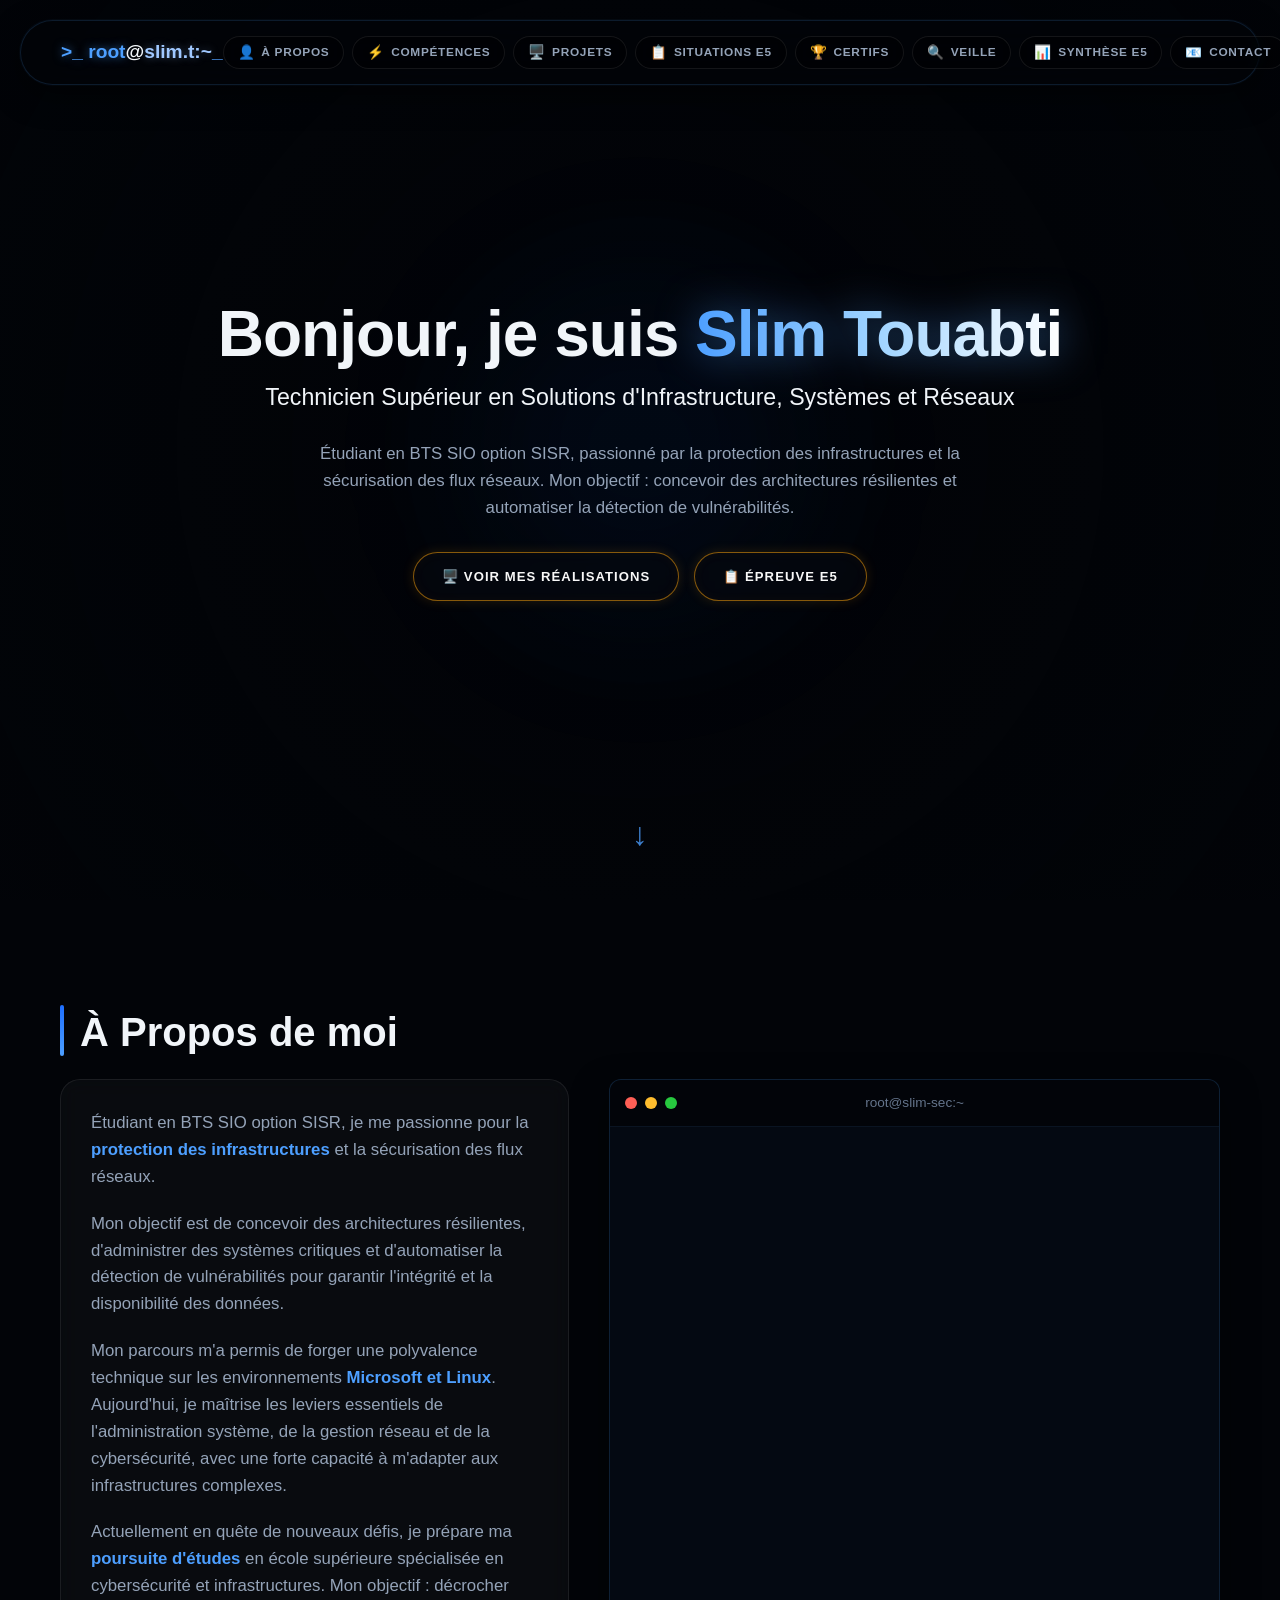
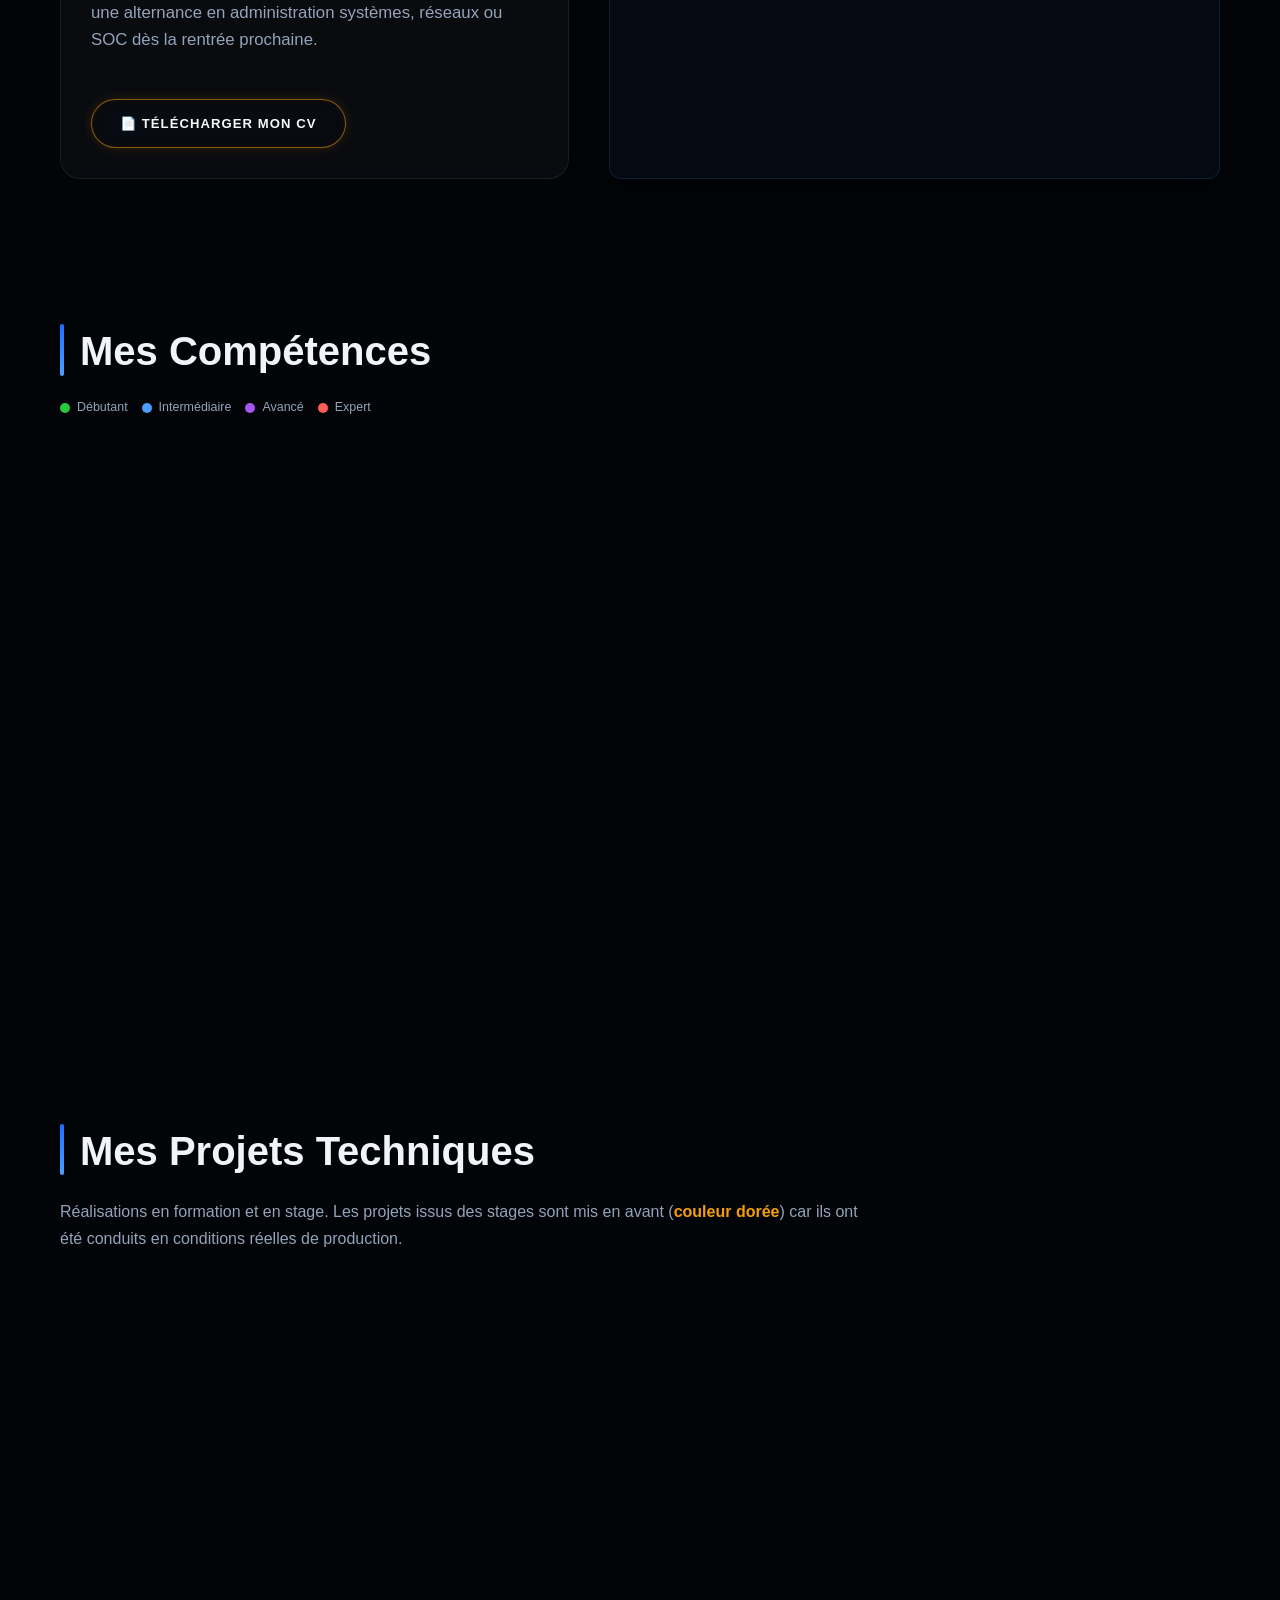
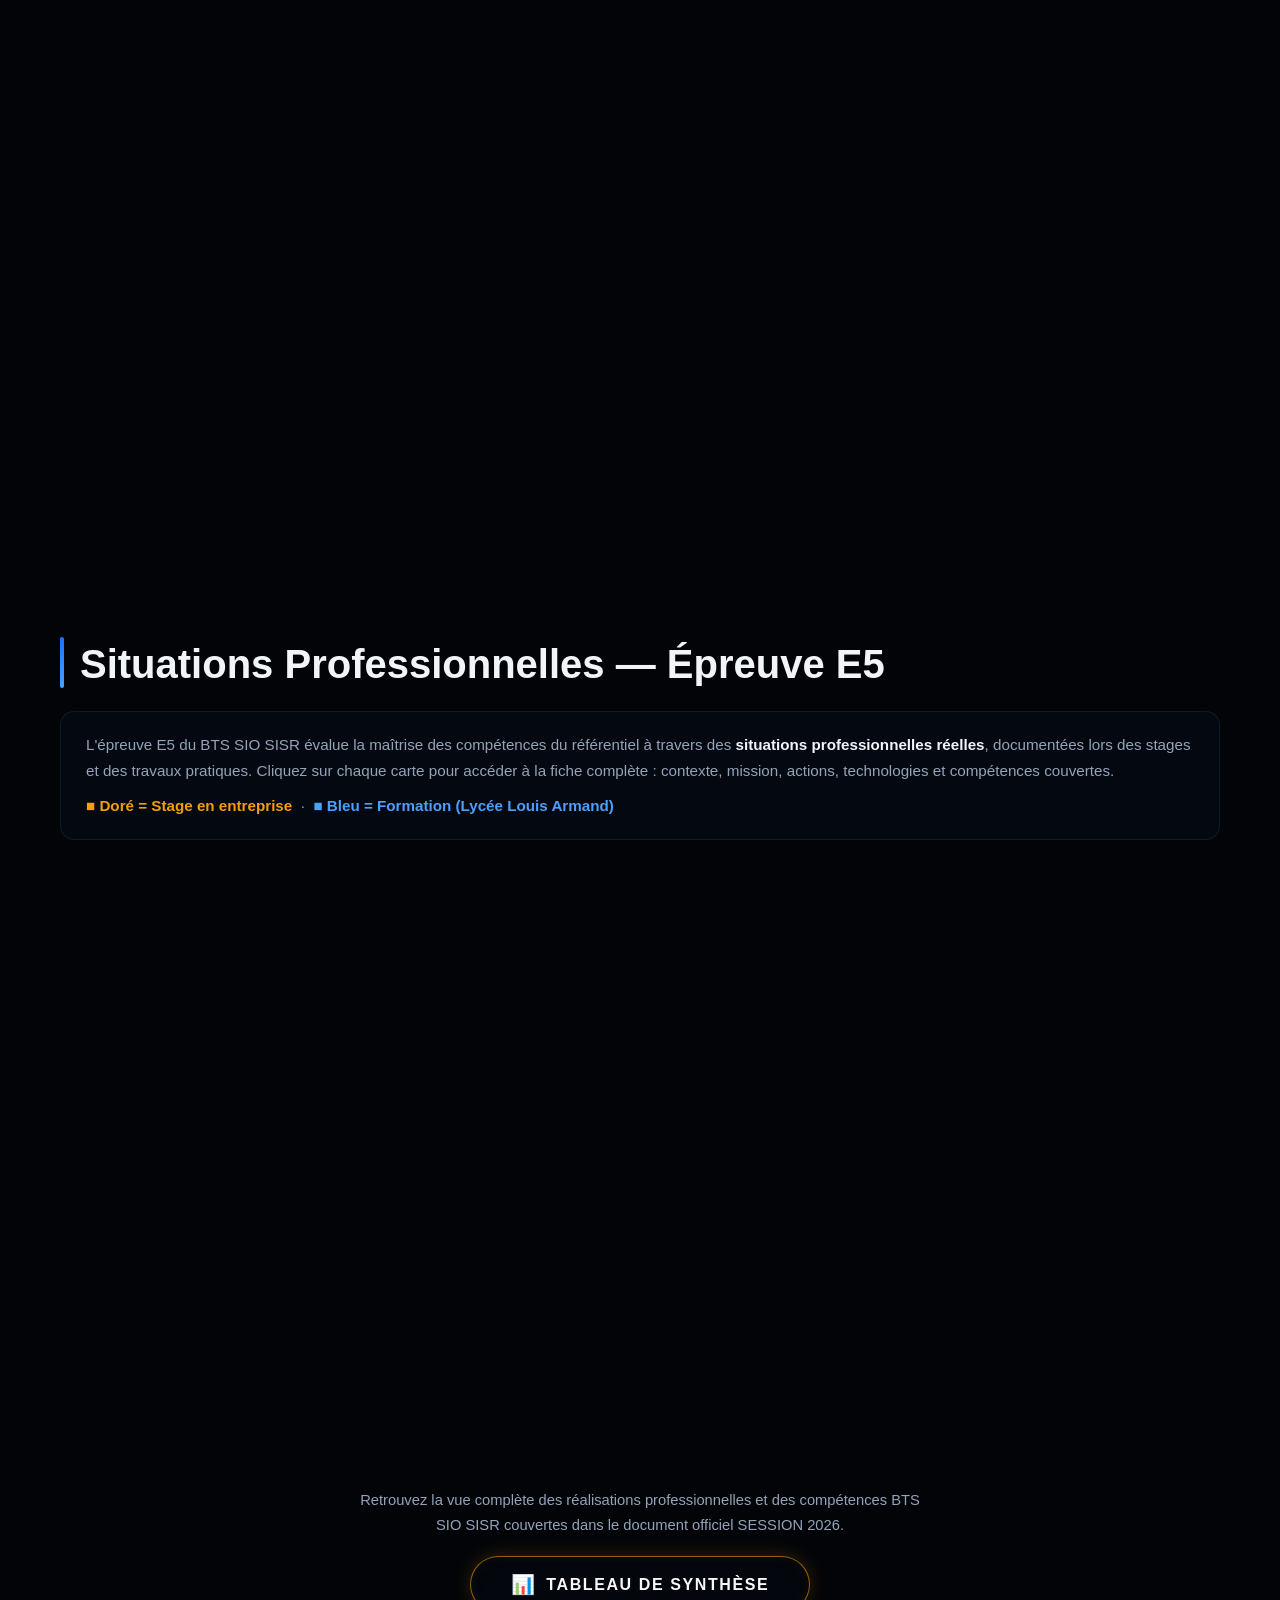
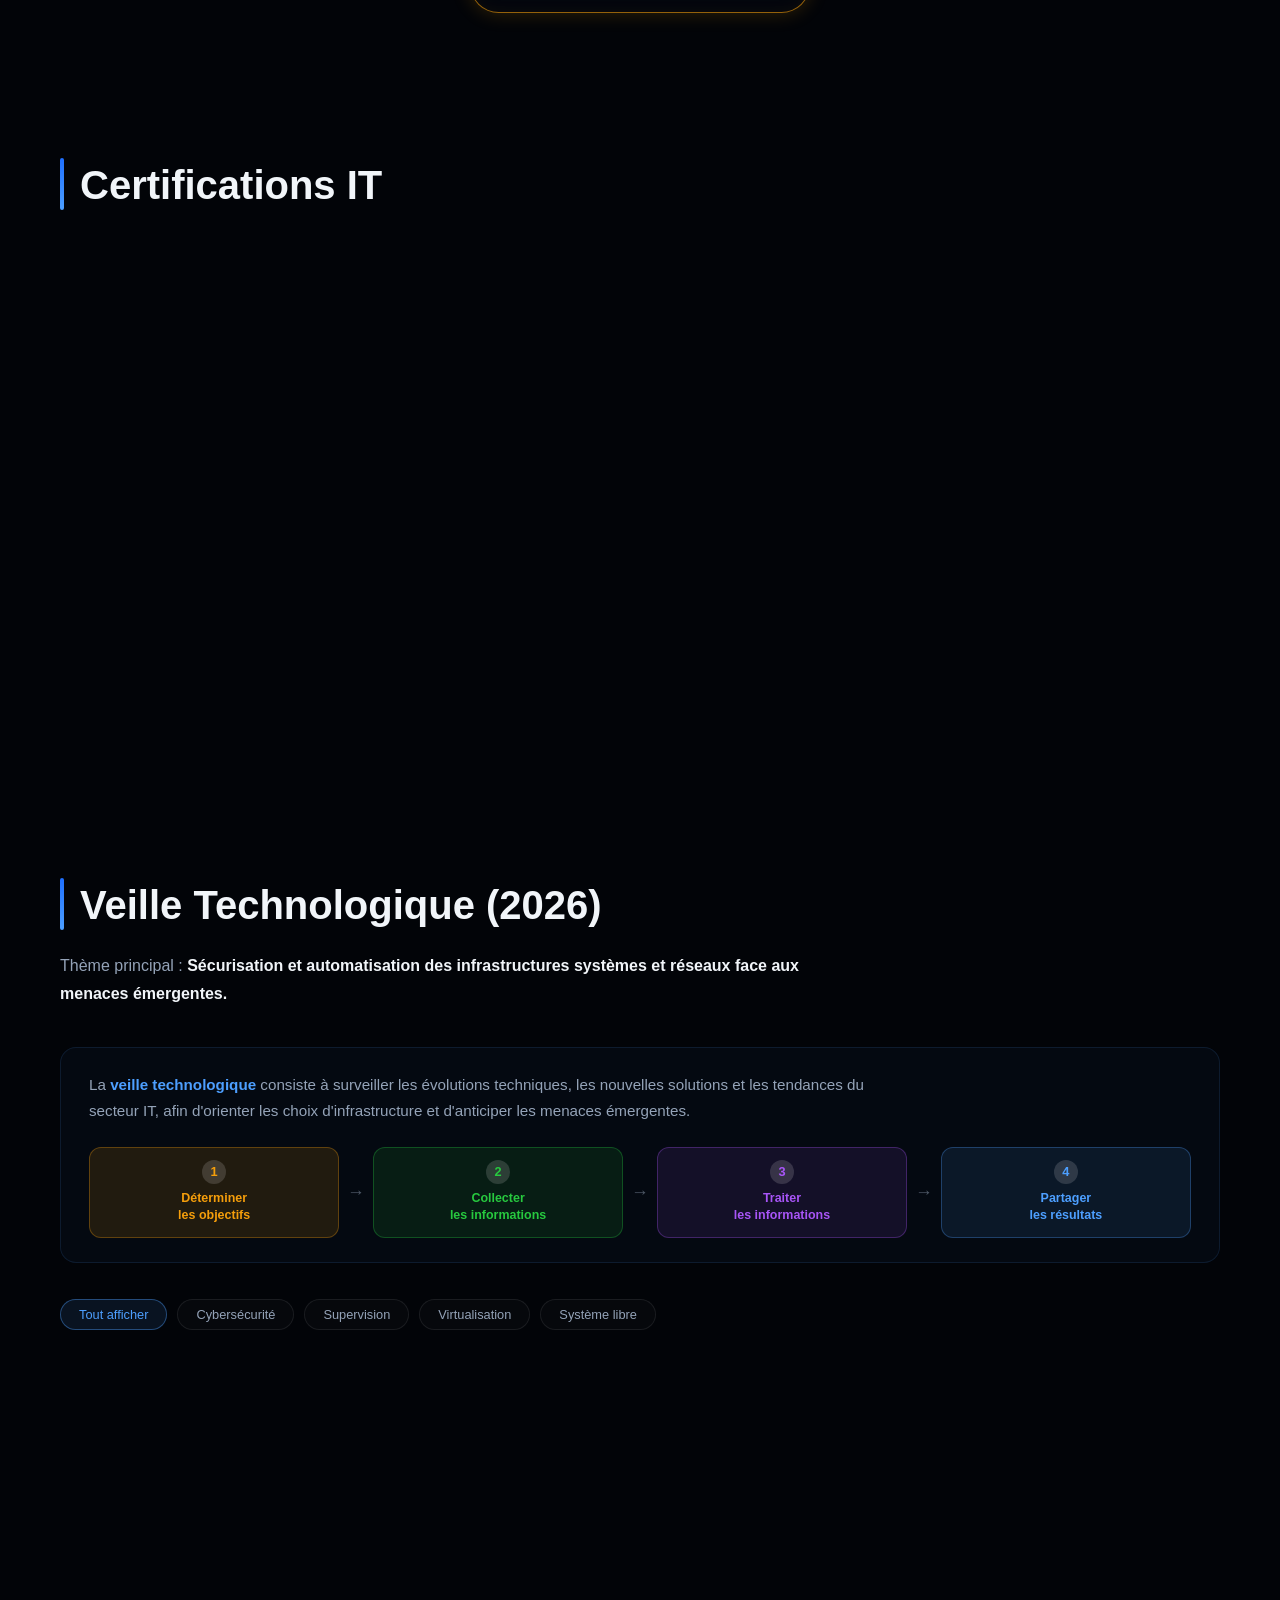
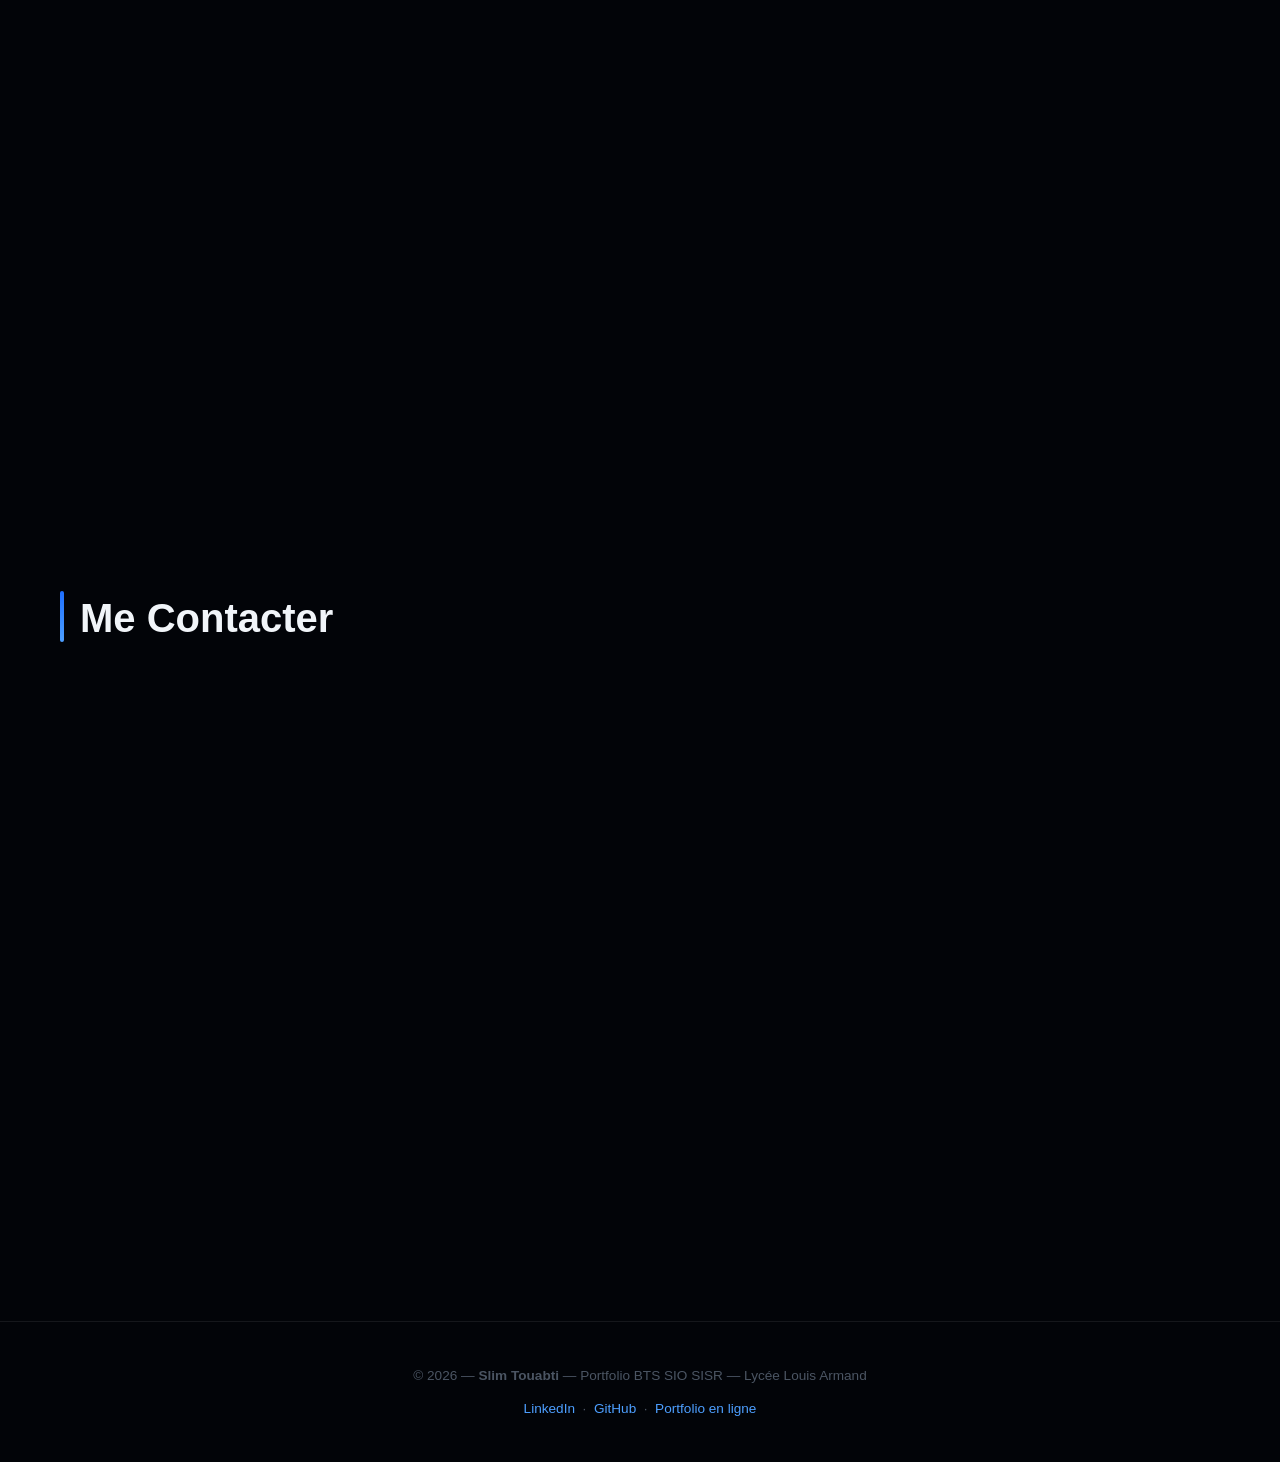
==== commit ad6c407e: "Major portfolio refactor: restructure projects, add QQOCPQ analysis, and integrate Onboarding script" ====
--- a/index.html
+++ b/index.html
@@ -27,13 +27,14 @@
             <span></span><span></span><span></span>
         </button>
         <ul class="nav-links">
-            <li><a href="#about">À Propos</a></li>
-            <li><a href="#competences">Compétences</a></li>
-            <li><a href="#projets">Projets</a></li>
-            <li><a href="#situations">Situations E5</a></li>
-            <li><a href="#certifications">Certifications</a></li>
-            <li><a href="#veille">Veille</a></li>
-            <li><a href="#contact">Contact</a></li>
+            <li><a href="#about"><span class="nav-icon">👤</span>À Propos</a></li>
+            <li><a href="#competences"><span class="nav-icon">⚡</span>Compétences</a></li>
+            <li><a href="#projets"><span class="nav-icon">🖥️</span>Projets</a></li>
+            <li><a href="#situations"><span class="nav-icon">📋</span>Situations E5</a></li>
+            <li><a href="#certifications"><span class="nav-icon">🏆</span>Certifs</a></li>
+            <li><a href="#veille"><span class="nav-icon">🔍</span>Veille</a></li>
+            <li><a href="#" id="nav-synthese-btn"><span class="nav-icon">📊</span>Synthèse E5</a></li>
+            <li><a href="#contact"><span class="nav-icon">📧</span>Contact</a></li>
         </ul>
     </nav>
 
@@ -46,8 +47,8 @@
             <h2>Technicien Supérieur en Solutions d'Infrastructure, Systèmes et Réseaux</h2>
             <p>Étudiant en BTS SIO option SISR, passionné par la protection des infrastructures et la sécurisation des flux réseaux. Mon objectif : concevoir des architectures résilientes et automatiser la détection de vulnérabilités.</p>
             <div class="hero-btns">
-                <a href="#projets" class="btn">Voir mes réalisations</a>
-                <a href="#situations" class="btn" style="border-color:#a0c8ff;color:#a0c8ff;">Épreuve E5</a>
+                <a href="#projets" class="btn">🖥️ Voir mes réalisations</a>
+                <a href="#situations" class="btn">📋 Épreuve E5</a>
             </div>
         </div>
         <a href="#about" class="scroll-down" title="Découvrir mon profil">↓</a>
@@ -63,9 +64,9 @@
                 <p>Étudiant en BTS SIO option SISR, je me passionne pour la <strong style="color:var(--accent-neon)">protection des infrastructures</strong> et la sécurisation des flux réseaux.</p>
                 <p>Mon objectif est de concevoir des architectures résilientes, d'administrer des systèmes critiques et d'automatiser la détection de vulnérabilités pour garantir l'intégrité et la disponibilité des données.</p>
                 <p>Mon parcours m'a permis de forger une polyvalence technique sur les environnements <strong style="color:var(--accent-neon)">Microsoft et Linux</strong>. Aujourd'hui, je maîtrise les leviers essentiels de l'administration système, de la gestion réseau et de la cybersécurité, avec une forte capacité à m'adapter aux infrastructures complexes.</p>
-                <p>Actuellement en quête de nouveaux défis, je recherche une <strong style="color:var(--accent-neon)">alternance</strong> pour accompagner ma poursuite d'études en école supérieure dès la rentrée prochaine.</p>
+                <p>Actuellement en quête de nouveaux défis, je prépare ma <strong style="color:var(--accent-neon)">poursuite d'études</strong> en école supérieure spécialisée en cybersécurité et infrastructures. Mon objectif : décrocher une alternance en administration systèmes, réseaux ou SOC dès la rentrée prochaine.</p>
                 <br>
-                <a href="#" class="btn">📄 Télécharger mon CV (PDF)</a>
+                <a href="assets/cv-Touabti-Slim.pdf" target="_blank" class="btn">📄 Télécharger mon CV</a>
             </div>
 
             <div class="terminal-window" id="terminal-trigger">
@@ -155,7 +156,7 @@
                         <span class="skill-name">Environnements Windows</span>
                         <span class="skill-desc">Windows Server 2019/2022, Active Directory, GPO</span>
                     </div>
-                    <span class="skill-level level-expert">Expert</span>
+                    <span class="skill-level level-avance">Avancé</span>
                 </div>
 
                 <div class="skill-row">
@@ -245,15 +246,39 @@
         <div class="grid-container">
 
             <div class="card">
-                <h3>🏗️ Infrastructure Active Directory</h3>
+                <h3>🎨 Création du Portfolio BTS SIO SISR</h3>
                 <p class="context">Réalisation en cours de formation</p>
-                <p>Installation et configuration des rôles AD DS, DNS et DHCP sous Windows Server pour la gestion centralisée d'un domaine Windows et des utilisateurs.</p>
+                <p>Conception et déploiement d'une vitrine professionnelle interactive pour présenter compétences, projets et situations E5 avec design terminal moderne et animations fluides.</p>
                 <div>
-                    <span class="badge">Windows Server</span>
-                    <span class="badge">AD DS</span>
-                    <span class="badge">DNS / DHCP</span>
-                </div>
-                <button class="btn btn-view" data-modal="proj-ad">Voir le dossier →</button>
+                    <span class="badge">HTML5 / CSS3</span>
+                    <span class="badge">JavaScript</span>
+                    <span class="badge">GitHub Pages</span>
+                </div>
+                <button class="btn btn-view" data-modal="proj-portfolio">Voir le dossier →</button>
+            </div>
+
+            <div class="card card-stage">
+                <h3>⚙️ Onboarding Automatisé</h3>
+                <p class="context stage">⭐ Stage 2ème année — Mairie de Charenton-le-Pont</p>
+                <p>Développement et mise en production d'un système d'onboarding progressif automatisé pour les nouveaux agents, via PowerShell, le registre local et Exchange.</p>
+                <div>
+                    <span class="badge">PowerShell</span>
+                    <span class="badge">Exchange</span>
+                    <span class="badge">Automatisation</span>
+                </div>
+                <button class="btn btn-view" data-modal="proj-onboarding">Voir le dossier →</button>
+            </div>
+
+            <div class="card">
+                <h3>🐧 Interopérabilité Samba 4</h3>
+                <p class="context">Réalisation en cours de formation</p>
+                <p>Configuration d'un contrôleur de domaine Active Directory sous Linux via Samba 4 pour gérer un parc hétérogène (Windows + Linux).</p>
+                <div>
+                    <span class="badge">Linux</span>
+                    <span class="badge">Samba 4</span>
+                    <span class="badge">Active Directory</span>
+                </div>
+                <button class="btn btn-view" data-modal="proj-samba">Voir le dossier →</button>
             </div>
 
             <div class="card">
@@ -269,53 +294,6 @@
                 <button class="btn btn-view" data-modal="proj-stormshield">Voir le dossier →</button>
             </div>
 
-            <div class="card">
-                <h3>🐧 Interopérabilité Samba 4</h3>
-                <p class="context">Réalisation en cours de formation</p>
-                <p>Configuration d'un contrôleur de domaine Active Directory sous Linux via Samba 4 pour gérer un parc hétérogène (Windows + Linux).</p>
-                <div>
-                    <span class="badge">Linux</span>
-                    <span class="badge">Samba 4</span>
-                    <span class="badge">Active Directory</span>
-                </div>
-                <button class="btn btn-view" data-modal="proj-samba">Voir le dossier →</button>
-            </div>
-
-            <div class="card card-stage">
-                <h3>⚙️ Onboarding Automatisé</h3>
-                <p class="context stage">⭐ Stage 2ème année — Mairie de Charenton-le-Pont</p>
-                <p>Développement et mise en production d'un système d'onboarding progressif automatisé pour les nouveaux agents, via PowerShell, le registre local et Exchange.</p>
-                <div>
-                    <span class="badge">PowerShell</span>
-                    <span class="badge">Exchange</span>
-                    <span class="badge">Automatisation</span>
-                </div>
-                <button class="btn btn-view" data-modal="proj-onboarding">Voir le dossier →</button>
-            </div>
-
-            <div class="card">
-                <h3>🔀 Configuration VLAN</h3>
-                <p class="context">Réalisation en cours de formation</p>
-                <p>Segmentation du réseau pour isoler les flux administratifs, techniques et invités. Configuration de commutateurs Cisco pour une architecture multi-VLAN sécurisée.</p>
-                <div>
-                    <span class="badge">Cisco</span>
-                    <span class="badge">VLAN</span>
-                    <span class="badge">Segmentation</span>
-                </div>
-                <button class="btn btn-view" data-modal="proj-vlan">Voir le dossier →</button>
-            </div>
-
-            <div class="card card-stage">
-                <h3>🎥 Infrastructure Milestone (Caméras)</h3>
-                <p class="context stage">⭐ Stage 1ère année — HTNS, Alger</p>
-                <p>Installation et mise en place du système de vidéosurveillance Milestone XProtect : configuration des caméras IP, du serveur d'enregistrement et des flux vidéo.</p>
-                <div>
-                    <span class="badge">Milestone</span>
-                    <span class="badge">Caméras IP</span>
-                    <span class="badge">Réseau</span>
-                </div>
-                <button class="btn btn-view" data-modal="proj-milestone">Voir le dossier →</button>
-            </div>
 
             <div class="card">
                 <h3>🖥️ Infrastructure Virtualisée</h3>
@@ -331,7 +309,7 @@
 
             <div class="card card-stage">
                 <h3>🎫 Support ITSM & Gestion de Parc</h3>
-                <p class="context stage">⭐ Stage 1ère année — HTNS, Alger</p>
+                <p class="context stage">⭐ Stage 1ère année — HTNS</p>
                 <p>Prise en charge des demandes via GLPI, diagnostic à distance, gestion des droits AD, déploiement GPO imprimantes et inventaire complet du parc via OCS Inventory.</p>
                 <div>
                     <span class="badge">GLPI</span>
@@ -369,49 +347,19 @@
                     <span class="sp-number">SP1</span>
                     <span class="sp-badge sp-badge-formation">Formation</span>
                 </div>
-                <h3>Infrastructure Active Directory</h3>
+                <h3>Création du Portfolio BTS SIO SISR</h3>
                 <div class="sp-lieu">Lycée Louis Armand</div>
                 <div class="sp-comp-list">
-                    <span class="comp-badge comp-b1">B1.5</span>
-                    <span class="comp-badge comp-b2">B2.2</span>
-                    <span class="comp-badge comp-b2">B2.4</span>
-                </div>
-                <button class="btn btn-sp" data-modal="proj-ad">Voir la fiche SP →</button>
-            </div>
-
-            <div class="sp-card">
+                    <span class="comp-badge comp-b1">B1.3</span>
+                    <span class="comp-badge comp-b1">B1.6</span>
+                    <span class="comp-badge comp-b2">B2.1</span>
+                </div>
+                <button class="btn btn-sp" data-modal="proj-portfolio">Voir la fiche SP →</button>
+            </div>
+
+            <div class="sp-card sp-card-stage">
                 <div class="sp-header">
                     <span class="sp-number">SP2</span>
-                    <span class="sp-badge sp-badge-formation">Formation</span>
-                </div>
-                <h3>Sécurisation Stormshield</h3>
-                <div class="sp-lieu">Lycée Louis Armand</div>
-                <div class="sp-comp-list">
-                    <span class="comp-badge comp-b2">B2.3</span>
-                    <span class="comp-badge comp-b2">B2.6</span>
-                    <span class="comp-badge comp-b2">B2.7</span>
-                </div>
-                <button class="btn btn-sp" data-modal="proj-stormshield">Voir la fiche SP →</button>
-            </div>
-
-            <div class="sp-card">
-                <div class="sp-header">
-                    <span class="sp-number">SP3</span>
-                    <span class="sp-badge sp-badge-formation">Formation</span>
-                </div>
-                <h3>Interopérabilité Samba 4</h3>
-                <div class="sp-lieu">Lycée Louis Armand</div>
-                <div class="sp-comp-list">
-                    <span class="comp-badge comp-b2">B2.3</span>
-                    <span class="comp-badge comp-b2">B2.4</span>
-                    <span class="comp-badge comp-b2">B2.6</span>
-                </div>
-                <button class="btn btn-sp" data-modal="proj-samba">Voir la fiche SP →</button>
-            </div>
-
-            <div class="sp-card sp-card-stage">
-                <div class="sp-header">
-                    <span class="sp-number">SP4</span>
                     <span class="sp-badge sp-badge-stage">Stage 2A</span>
                 </div>
                 <h3>Onboarding Automatisé PowerShell</h3>
@@ -427,36 +375,37 @@
 
             <div class="sp-card">
                 <div class="sp-header">
-                    <span class="sp-number">SP5</span>
+                    <span class="sp-number">SP3</span>
                     <span class="sp-badge sp-badge-formation">Formation</span>
                 </div>
-                <h3>Configuration VLAN Cisco</h3>
+                <h3>Interopérabilité Samba 4</h3>
+                <div class="sp-lieu">Lycée Louis Armand</div>
+                <div class="sp-comp-list">
+                    <span class="comp-badge comp-b2">B2.3</span>
+                    <span class="comp-badge comp-b2">B2.4</span>
+                    <span class="comp-badge comp-b2">B2.6</span>
+                </div>
+                <button class="btn btn-sp" data-modal="proj-samba">Voir la fiche SP →</button>
+            </div>
+
+            <div class="sp-card">
+                <div class="sp-header">
+                    <span class="sp-number">SP4</span>
+                    <span class="sp-badge sp-badge-formation">Formation</span>
+                </div>
+                <h3>Sécurisation Stormshield</h3>
                 <div class="sp-lieu">Lycée Louis Armand</div>
                 <div class="sp-comp-list">
                     <span class="comp-badge comp-b2">B2.3</span>
                     <span class="comp-badge comp-b2">B2.6</span>
-                </div>
-                <button class="btn btn-sp" data-modal="proj-vlan">Voir la fiche SP →</button>
-            </div>
-
-            <div class="sp-card sp-card-stage">
-                <div class="sp-header">
-                    <span class="sp-number">SP6</span>
-                    <span class="sp-badge sp-badge-stage">Stage 1A</span>
-                </div>
-                <h3>Infrastructure Milestone (Caméras IP)</h3>
-                <div class="sp-lieu">HTNS — High Technology Network &amp; Security · Alger</div>
-                <div class="sp-comp-list">
-                    <span class="comp-badge comp-b1">B1.1</span>
-                    <span class="comp-badge comp-b2">B2.3</span>
-                    <span class="comp-badge comp-b2">B2.6</span>
-                </div>
-                <button class="btn btn-sp" data-modal="proj-milestone">Voir la fiche SP →</button>
+                    <span class="comp-badge comp-b2">B2.7</span>
+                </div>
+                <button class="btn btn-sp" data-modal="proj-stormshield">Voir la fiche SP →</button>
             </div>
 
             <div class="sp-card">
                 <div class="sp-header">
-                    <span class="sp-number">SP7</span>
+                    <span class="sp-number">SP5</span>
                     <span class="sp-badge sp-badge-formation">Formation</span>
                 </div>
                 <h3>Infrastructure Virtualisée</h3>
@@ -470,11 +419,11 @@
 
             <div class="sp-card sp-card-stage">
                 <div class="sp-header">
-                    <span class="sp-number">SP8</span>
+                    <span class="sp-number">SP6</span>
                     <span class="sp-badge sp-badge-stage">Stage 1A</span>
                 </div>
                 <h3>Support ITSM &amp; Gestion de Parc</h3>
-                <div class="sp-lieu">HTNS — High Technology Network &amp; Security · Alger</div>
+                <div class="sp-lieu">HTNS — High Technology Network &amp; Security</div>
                 <div class="sp-comp-list">
                     <span class="comp-badge comp-b1">B1.1</span>
                     <span class="comp-badge comp-b1">B1.2</span>
@@ -485,189 +434,33 @@
 
         </div>
 
-        <!-- TABLEAU DE SYNTHÈSE OFFICIEL BTS SIO 2026 -->
-        <h3 style="margin-top:60px;margin-bottom:12px;font-size:1.6rem;font-weight:800;color:var(--text-primary);padding-left:20px;border-left:4px solid var(--accent-neon);">
-            Tableau de Synthèse des Réalisations Professionnelles
-        </h3>
-        <p class="section-subtitle">Tableau officiel BTS SIO SESSION 2026 — Référentiel de compétences SISR</p>
-
-        <div class="bts-table-header">
-            <div class="bts-info-block">
-                <span class="bts-info-label">Diplôme / Session</span>
-                <span class="bts-info-value">BTS SIO — Session 2026</span>
-            </div>
-            <div class="bts-info-divider"></div>
-            <div class="bts-info-block">
-                <span class="bts-info-label">Candidat</span>
-                <span class="bts-info-value">TOUABTI Slim</span>
-            </div>
-            <div class="bts-info-divider"></div>
-            <div class="bts-info-block">
-                <span class="bts-info-label">Établissement</span>
-                <span class="bts-info-value">Lycée Louis Armand</span>
-            </div>
-            <div class="bts-info-divider"></div>
-            <div class="bts-info-block">
-                <span class="bts-info-label">Option</span>
-                <span class="bts-info-value">SISR — Solutions d'Infrastructure, Systèmes et Réseaux</span>
-            </div>
-        </div>
-
-        <div class="table-wrapper">
-            <table class="synthese-table">
-                <thead>
-                    <tr>
-                        <th class="col-realisation">Réalisations Professionnelles</th>
-                        <th class="col-periode">Période</th>
-                        <th>Gérer le patrimoine informatique</th>
-                        <th>Répondre aux incidents et demandes d'assistance</th>
-                        <th>Développer la présence en ligne de l'organisation</th>
-                        <th>Travailler en mode projet</th>
-                        <th>Mettre à disposition des utilisateurs un service informatique</th>
-                        <th>Organiser son développement professionnel</th>
-                    </tr>
-                </thead>
-                <tbody>
-                    <!-- ── Formation ── -->
-                    <tr class="synthese-group-row group-formation">
-                        <td colspan="8">📚 Formation — Lycée Louis Armand</td>
-                    </tr>
-                    <tr>
-                        <td class="col-realisation">Infrastructure Active Directory (AD DS, DNS, DHCP)</td>
-                        <td class="col-periode">2024–2025</td>
-                        <td><span class="check-x">X</span></td>
-                        <td></td>
-                        <td></td>
-                        <td><span class="check-x">X</span></td>
-                        <td><span class="check-x">X</span></td>
-                        <td></td>
-                    </tr>
-                    <tr>
-                        <td class="col-realisation">Sécurisation réseau — Stormshield &amp; VLAN Cisco</td>
-                        <td class="col-periode">2024–2025</td>
-                        <td><span class="check-x">X</span></td>
-                        <td></td>
-                        <td></td>
-                        <td></td>
-                        <td><span class="check-x">X</span></td>
-                        <td></td>
-                    </tr>
-                    <tr>
-                        <td class="col-realisation">Interopérabilité — Samba 4 &amp; automatisation</td>
-                        <td class="col-periode">2024–2025</td>
-                        <td><span class="check-x">X</span></td>
-                        <td></td>
-                        <td></td>
-                        <td><span class="check-x">X</span></td>
-                        <td><span class="check-x">X</span></td>
-                        <td><span class="check-x">X</span></td>
-                    </tr>
-                    <tr>
-                        <td class="col-realisation">Virtualisation — VMware &amp; Proxmox</td>
-                        <td class="col-periode">2024–2025</td>
-                        <td><span class="check-x">X</span></td>
-                        <td></td>
-                        <td></td>
-                        <td></td>
-                        <td><span class="check-x">X</span></td>
-                        <td></td>
-                    </tr>
-                    <tr>
-                        <td class="col-realisation">Veille technologique &amp; identité numérique</td>
-                        <td class="col-periode">2024–2025</td>
-                        <td></td>
-                        <td></td>
-                        <td><span class="check-x">X</span></td>
-                        <td></td>
-                        <td></td>
-                        <td><span class="check-x">X</span></td>
-                    </tr>
-                    <!-- ── Stage 1A — HTNS ── -->
-                    <tr class="synthese-group-row group-stage1">
-                        <td colspan="8">⭐ Stage 1ère année — HTNS, Alger (Avr. 2024)</td>
-                    </tr>
-                    <tr>
-                        <td class="col-realisation">Support IT &amp; gestion de parc — GLPI / OCS Inventory</td>
-                        <td class="col-periode">Avr. 2024</td>
-                        <td><span class="check-x">X</span></td>
-                        <td><span class="check-x">X</span></td>
-                        <td></td>
-                        <td></td>
-                        <td><span class="check-x">X</span></td>
-                        <td></td>
-                    </tr>
-                    <tr>
-                        <td class="col-realisation">Gestion des habilitations Active Directory</td>
-                        <td class="col-periode">Avr. 2024</td>
-                        <td><span class="check-x">X</span></td>
-                        <td></td>
-                        <td></td>
-                        <td></td>
-                        <td><span class="check-x">X</span></td>
-                        <td></td>
-                    </tr>
-                    <tr>
-                        <td class="col-realisation">Maintenance Data Center &amp; supervision Zabbix</td>
-                        <td class="col-periode">Avr. 2024</td>
-                        <td><span class="check-x">X</span></td>
-                        <td></td>
-                        <td></td>
-                        <td></td>
-                        <td><span class="check-x">X</span></td>
-                        <td></td>
-                    </tr>
-                    <tr>
-                        <td class="col-realisation">Déploiement imprimantes réseau &amp; GPO</td>
-                        <td class="col-periode">Avr. 2024</td>
-                        <td><span class="check-x">X</span></td>
-                        <td></td>
-                        <td></td>
-                        <td></td>
-                        <td><span class="check-x">X</span></td>
-                        <td></td>
-                    </tr>
-                    <!-- ── Stage 2A — Mairie de Charenton ── -->
-                    <tr class="synthese-group-row group-stage2">
-                        <td colspan="8">🏛️ Stage 2ème année — Mairie de Charenton-le-Pont, Direction du Numérique (Mar. 2025)</td>
-                    </tr>
-                    <tr>
-                        <td class="col-realisation">Onboarding automatisé — PowerShell, registre &amp; Exchange</td>
-                        <td class="col-periode">Mar. 2025</td>
-                        <td><span class="check-x">X</span></td>
-                        <td><span class="check-x">X</span></td>
-                        <td></td>
-                        <td><span class="check-x">X</span></td>
-                        <td><span class="check-x">X</span></td>
-                        <td><span class="check-x">X</span></td>
-                    </tr>
-                    <tr>
-                        <td class="col-realisation">Maintenance &amp; déploiement de postes de travail</td>
-                        <td class="col-periode">Mar. 2025</td>
-                        <td><span class="check-x">X</span></td>
-                        <td><span class="check-x">X</span></td>
-                        <td></td>
-                        <td></td>
-                        <td></td>
-                        <td></td>
-                    </tr>
-                    <tr>
-                        <td class="col-realisation">Compte-rendu de besoin &amp; remplacement matériel</td>
-                        <td class="col-periode">Mar. 2025</td>
-                        <td></td>
-                        <td><span class="check-x">X</span></td>
-                        <td></td>
-                        <td><span class="check-x">X</span></td>
-                        <td></td>
-                        <td><span class="check-x">X</span></td>
-                    </tr>
-                </tbody>
-            </table>
-        </div>
-
-        <div class="synthese-footer">
-            <span>📚 Formation — Lycée Louis Armand</span>
-            <span>⭐ Stage 1A — HTNS, Alger (Avr. 2024)</span>
-            <span>🏛️ Stage 2A — Mairie de Charenton-le-Pont, Direction du Numérique (Mar. 2025)</span>
+        <!-- TABLEAU DE SYNTHÈSE — BOUTON PDF -->
+        <div class="synthese-pdf-block">
+            <p class="synthese-pdf-desc">
+                Retrouvez la vue complète des réalisations professionnelles et des compétences BTS SIO SISR couvertes dans le document officiel SESSION 2026.
+            </p>
+            <button class="btn btn-synthese-pdf" id="open-synthese-pdf">
+                <span class="btn-synthese-icon">📊</span>
+                Tableau de Synthèse
+            </button>
+        </div>
+
+        <!-- MODALE PDF TABLEAU DE SYNTHÈSE -->
+        <div id="pdf-modal-overlay" class="pdf-modal-overlay" role="dialog" aria-modal="true" aria-label="Tableau de synthèse PDF">
+            <div class="pdf-modal-box">
+                <div class="pdf-modal-header">
+                    <span class="pdf-modal-title">📊 Tableau de Synthèse — BTS SIO SESSION 2026</span>
+                    <div class="pdf-modal-actions">
+                        <a href="assets/Tableau de synthèse Épreuve E5.pdf" download class="btn pdf-dl-btn">⬇ Télécharger</a>
+                        <button id="close-synthese-pdf" class="pdf-modal-close" aria-label="Fermer">✕</button>
+                    </div>
+                </div>
+                <iframe
+                    id="pdf-frame"
+                    class="pdf-frame"
+                    title="Tableau de Synthèse BTS SIO 2026"
+                ></iframe>
+            </div>
         </div>
     </section>
 
@@ -683,6 +476,7 @@
                 <h3>Cisco — Introduction à la Cybersécurité</h3>
                 <p>Compétences fondamentales en sécurité des réseaux, protection des données et identification des cybermenaces.</p>
                 <span class="cert-status-ok">✅ Obtenue</span>
+                <a href="assets/Certificat-Certif-Intro-Cyber.pdf" target="_blank" class="modal-pdf-link" style="margin-top:14px">📄 Voir le certificat</a>
             </div>
 
             <div class="cert-card">
@@ -690,6 +484,14 @@
                 <h3>Cisco — Ethical Hacker</h3>
                 <p>Sécurité offensive : identifier les vulnérabilités et cybermenaces avant les cybercriminels. Techniques de pentest et d'audit.</p>
                 <span class="cert-status-wip">⏳ En cours d'obtention</span>
+            </div>
+
+
+            <div class="cert-card">
+                <div class="cert-icon">🐛</div>
+                <h3>Bug Bounty — Programmes de récompenses</h3>
+                <p>Participation à des programmes de bug bounty sur mon temps libre. L'idée : mettre en pratique les compétences offensives acquises en formation sur des environnements réels, légalement, en recherchant des vulnérabilités pour le compte d'organisations qui les récompensent.</p>
+                <span class="cert-status-target">🎯 Objectif personnel</span>
             </div>
 
         </div>
@@ -704,11 +506,38 @@
             Thème principal : <strong style="color:var(--text-primary)">Sécurisation et automatisation des infrastructures systèmes et réseaux face aux menaces émergentes.</strong>
         </p>
 
+        <!-- INTRO VEILLE -->
+        <div class="veille-intro">
+            <p class="veille-def">
+                La <strong>veille technologique</strong> consiste à surveiller les évolutions techniques, les nouvelles solutions et les tendances du secteur IT, afin d'orienter les choix d'infrastructure et d'anticiper les menaces émergentes.
+            </p>
+            <div class="veille-etapes">
+                <div class="veille-etape veille-etape-1">
+                    <span class="veille-etape-num">1</span>
+                    <span>Déterminer<br>les objectifs</span>
+                </div>
+                <div class="veille-etape-arrow">→</div>
+                <div class="veille-etape veille-etape-2">
+                    <span class="veille-etape-num">2</span>
+                    <span>Collecter<br>les informations</span>
+                </div>
+                <div class="veille-etape-arrow">→</div>
+                <div class="veille-etape veille-etape-3">
+                    <span class="veille-etape-num">3</span>
+                    <span>Traiter<br>les informations</span>
+                </div>
+                <div class="veille-etape-arrow">→</div>
+                <div class="veille-etape veille-etape-4">
+                    <span class="veille-etape-num">4</span>
+                    <span>Partager<br>les résultats</span>
+                </div>
+            </div>
+        </div>
+
         <!-- Filtres -->
         <div class="veille-filter">
             <button class="veille-filter-btn active" data-filter="all">Tout afficher</button>
             <button class="veille-filter-btn" data-filter="cybersecurite">Cybersécurité</button>
-            <button class="veille-filter-btn" data-filter="automatisation">Automatisation</button>
             <button class="veille-filter-btn" data-filter="supervision">Supervision</button>
             <button class="veille-filter-btn" data-filter="virtualisation">Virtualisation</button>
             <button class="veille-filter-btn" data-filter="systeme">Système libre</button>
@@ -716,102 +545,449 @@
 
         <div class="grid-container">
 
-            <div class="veille-card" data-category="cybersecurite">
-                <h3>🔐 ZTNA : La fin des VPN traditionnels</h3>
-                <div style="margin-bottom:12px">
+            <div class="veille-card veille-card-featured" data-category="cybersecurite">
+                <div class="veille-card-top">
+                    <h3>🔐 Le Modèle Zero Trust (ZTA)</h3>
+                    <span class="veille-periode">Veille 2024–2025</span>
+                </div>
+                <div style="margin-bottom:14px;display:flex;flex-wrap:wrap;gap:6px">
                     <span class="badge" style="color:#4d9fff;border-color:rgba(77,159,255,0.3)">Cybersécurité</span>
-                    <span class="badge" style="color:#ff8833;border-color:rgba(255,136,51,0.3)">Infrastructure</span>
-                </div>
-                <p><strong>L'actualité :</strong> Le Zero Trust Network Access (ZTNA) devient la norme en 2026 pour remplacer les VPN traditionnels jugés trop permissifs.</p>
-                <p><strong>Impact SISR :</strong> Contrairement au VPN qui ouvre l'accès à tout le réseau, le ZTNA n'autorise l'accès qu'à une application spécifique après vérification continue de l'identité et de l'état du poste — réduisant drastiquement les mouvements latéraux en cas d'attaque.</p>
+                    <span class="badge" style="color:#ff8833;border-color:rgba(255,136,51,0.3)">Administration Réseau</span>
+                    <span class="badge" style="color:#a855f7;border-color:rgba(168,85,247,0.3)">Identité & Accès</span>
+                </div>
+
+                <div class="veille-section">
+                    <div class="veille-section-title">Problématique</div>
+                    <p>Le VPN traditionnel accorde un accès complet au réseau une fois connecté — si un compte est compromis, l'attaquant peut se déplacer librement sur l'ensemble du SI.</p>
+                    <p style="margin-top:8px"><em style="color:var(--accent-neon)">"Comment remplacer le VPN pour offrir un accès distant sécurisé sans exposer l'ensemble du réseau interne ?"</em></p>
+                </div>
+
+                <div class="veille-section">
+                    <div class="veille-section-title">VPN vs ZTNA — Le changement de paradigme</div>
+                    <div class="veille-pillars">
+                        <div class="veille-pillar">
+                            <span class="veille-pillar-icon">❌</span>
+                            <div>
+                                <strong>VPN traditionnel</strong>
+                                <span>Tunnel vers tout le réseau — un seul compte compromis = accès total</span>
+                            </div>
+                        </div>
+                        <div class="veille-pillar">
+                            <span class="veille-pillar-icon">✅</span>
+                            <div>
+                                <strong>ZTNA (Zero Trust Network Access)</strong>
+                                <span>Accès uniquement à l'application autorisée, après vérification continue de l'identité et de l'état du poste</span>
+                            </div>
+                        </div>
+                        <div class="veille-pillar">
+                            <span class="veille-pillar-icon">🛡️</span>
+                            <div>
+                                <strong>Conformité posturale</strong>
+                                <span>Accès refusé si l'antivirus est désactivé, le poste non patché ou la localisation anormale</span>
+                            </div>
+                        </div>
+                    </div>
+                </div>
+
+                <div class="veille-section">
+                    <div class="veille-section-title">Impact sur le métier SISR</div>
+                    <ul class="veille-impacts">
+                        <li><strong>Migration :</strong> Remplacement progressif des VPN IPsec/SSL par des solutions ZTNA (Stormshield, Zscaler, Cloudflare Access)</li>
+                        <li><strong>Identité centrale :</strong> Le ZTNA s'appuie sur l'AD / Entra ID pour valider chaque connexion — compétence clé SISR</li>
+                        <li><strong>Micro-segmentation :</strong> Chaque utilisateur n'accède qu'aux ressources strictement nécessaires à son rôle</li>
+                        <li><strong>2025 :</strong> L'IA analyse les comportements en temps réel — une connexion inhabituelle déclenche une ré-authentification automatique</li>
+                    </ul>
+                </div>
+
                 <div class="veille-sources">
                     <p>Sources :</p>
                     <ul style="list-style:none">
-                        <li>🔗 <a href="https://messervices.cyber.gouv.fr/guides/zero-trust" target="_blank" rel="noopener">ANSSI : Le modèle Zero Trust</a></li>
-                        <li>🔗 <a href="https://www.stormshield.com/fr/nos-produits/ztna/" target="_blank" rel="noopener">Stormshield : ZTNA</a></li>
-                    </ul>
-                </div>
-            </div>
-
-            <div class="veille-card" data-category="automatisation">
-                <h3>⚡ PowerShell DSC : L'automatisation des configs</h3>
-                <div style="margin-bottom:12px">
-                    <span class="badge" style="color:#4d9fff;border-color:rgba(77,159,255,0.3)">Automatisation</span>
-                    <span class="badge" style="color:#39ff14;border-color:rgba(57,255,20,0.3)">Windows Server</span>
-                </div>
-                <p><strong>L'actualité :</strong> PowerShell DSC (Desired State Configuration) s'impose comme standard pour l'automatisation de la configuration d'infrastructures Windows à grande échelle.</p>
-                <p><strong>Impact SISR :</strong> Permet de garantir la conformité permanente des serveurs : si une configuration dérive, DSC la remet automatiquement à l'état souhaité. Idéal pour les déploiements AD et les onboardings automatisés.</p>
+                        <li>🔗 <a href="https://www.ssi.gouv.fr/guide/le-modele-zero-trust/" target="_blank" rel="noopener">ANSSI — Recommandations Zero Trust (Référence institutionnelle FR)</a></li>
+                        <li>🔗 <a href="https://csrc.nist.gov/publications/detail/sp/800-207/final" target="_blank" rel="noopener">NIST SP 800-207 — Zero Trust Architecture (Référence mondiale)</a></li>
+                        <li>🔗 <a href="https://www.stormshield.com/fr/nos-produits/ztna/" target="_blank" rel="noopener">Stormshield — ZTNA (Solution souveraine française)</a></li>
+                    </ul>
+                </div>
+            </div>
+
+            <div class="veille-card" data-category="cybersecurite">
+                <div class="veille-card-top">
+                    <h3>🎣 Spear Phishing : les attaques ciblées explosent</h3>
+                    <span class="veille-periode">2025</span>
+                </div>
+                <div style="margin-bottom:14px;display:flex;flex-wrap:wrap;gap:6px">
+                    <span class="badge" style="color:#ff8833;border-color:rgba(255,136,51,0.3)">Cybersécurité</span>
+                    <span class="badge" style="color:#ff5f56;border-color:rgba(255,95,86,0.3)">Ingénierie Sociale</span>
+                    <span class="badge" style="color:#a855f7;border-color:rgba(168,85,247,0.3)">Sensibilisation</span>
+                </div>
+
+                <div class="veille-section">
+                    <div class="veille-section-title">Contexte & Problématique</div>
+                    <p>Le spear phishing (hameçonnage ciblé) a progressé de <strong>40% en 2024</strong>. Contrairement au phishing de masse envoyé aléatoirement, les attaquants réalisent en amont un travail de renseignement (OSINT) sur LinkedIn, les sites d'entreprise et les réseaux sociaux pour construire des messages ultra-personnalisés — prénom, poste occupé, projet en cours, nom du manager. Le taux de succès est sans comparaison avec le phishing classique.</p>
+                    <p style="margin-top:8px"><em style="color:var(--accent-neon)">"Comment un administrateur SISR peut-il se prémunir contre une attaque qui exploite des informations légitimes ?"</em></p>
+                </div>
+
+                <div class="veille-section">
+                    <div class="veille-section-title">Mécanisme d'attaque</div>
+                    <div class="veille-pillars">
+                        <div class="veille-pillar">
+                            <span class="veille-pillar-icon">🔍</span>
+                            <div>
+                                <strong>Phase 1 — Reconnaissance OSINT</strong>
+                                <span>Collecte de données sur LinkedIn, WHOIS, site corporate, organigramme public, signatures de mail trouvées en ligne</span>
+                            </div>
+                        </div>
+                        <div class="veille-pillar">
+                            <span class="veille-pillar-icon">✉️</span>
+                            <div>
+                                <strong>Phase 2 — Usurpation ciblée</strong>
+                                <span>Mail frauduleux imitant un dirigeant, un fournisseur ou un collègue — pièce jointe malveillante ou lien vers page de phishing clonée</span>
+                            </div>
+                        </div>
+                        <div class="veille-pillar">
+                            <span class="veille-pillar-icon">💀</span>
+                            <div>
+                                <strong>Phase 3 — Compromission</strong>
+                                <span>Vol de credentials, dépôt de malware/ransomware, ou virement frauduleux (BEC — Business Email Compromise)</span>
+                            </div>
+                        </div>
+                    </div>
+                </div>
+
+                <div class="veille-section">
+                    <div class="veille-section-title">Réponses techniques SISR</div>
+                    <ul class="veille-impacts">
+                        <li><strong>Filtrage SMTP :</strong> Déployer SPF, DKIM et DMARC sur le domaine mail — empêche l'usurpation d'expéditeur et rejette les mails non authentifiés</li>
+                        <li><strong>Anti-phishing Exchange/M365 :</strong> Activer les politiques ATP (Advanced Threat Protection) — analyse des liens et pièces jointes en sandbox avant distribution</li>
+                        <li><strong>MFA obligatoire :</strong> Même avec des credentials volés, un MFA bien configuré (Authenticator, clé FIDO2) bloque la connexion non autorisée</li>
+                        <li><strong>Supervision SIEM :</strong> Corrélation des connexions inhabituelles (pays inconnu, heure anormale, device inconnu) pour détecter une compromission post-phishing</li>
+                        <li><strong>Sensibilisation :</strong> Campagnes de phishing simulé (GoPhish) pour entraîner les utilisateurs — premier rempart contre l'ingénierie sociale</li>
+                    </ul>
+                </div>
+
+                <div class="veille-sources">
+                    <p>Sources & outils de veille :</p>
+                    <ul style="list-style:none">
+                        <li>🔗 <a href="https://www.lemondeinformatique.fr" target="_blank" rel="noopener">Le Monde Informatique — Spear phishing : les attaques ciblées explosent (2025)</a></li>
+                        <li>🔗 <a href="https://www.cert.ssi.gouv.fr/actualite/CERTFR-2024-ACT-001/" target="_blank" rel="noopener">CERT-FR — Hameçonnage et ingénierie sociale : tendances 2024</a></li>
+                        <li>🔗 <a href="https://www.ssi.gouv.fr/guide/la-cybersecurite-pour-les-tpe-pme-en-12-questions/" target="_blank" rel="noopener">ANSSI — Cybersécurité pour les PME : sensibilisation au phishing</a></li>
+                    </ul>
+                    <p style="margin-top:8px;font-size:0.8rem;color:var(--text-muted)">🛠 Outils utilisés : abonnement aux alertes CERT-FR par e-mail · flux RSS Le Monde Informatique via Feedly · Google Alerts "spear phishing 2025"</p>
+                </div>
+            </div>
+
+            <div class="veille-card" data-category="supervision">
+                <div class="veille-card-top">
+                    <h3>📊 SIEM Open-Source : Graylog & Wazuh en PME</h3>
+                    <span class="veille-periode">2024–2025</span>
+                </div>
+                <div style="margin-bottom:14px;display:flex;flex-wrap:wrap;gap:6px">
+                    <span class="badge" style="color:#ff8833;border-color:rgba(255,136,51,0.3)">Supervision</span>
+                    <span class="badge" style="color:#4d9fff;border-color:rgba(77,159,255,0.3)">Cybersécurité</span>
+                    <span class="badge" style="color:#39ff14;border-color:rgba(57,255,20,0.3)">SOC / Détection</span>
+                </div>
+
+                <div class="veille-section">
+                    <div class="veille-section-title">Contexte & Problématique</div>
+                    <p>Les SIEM propriétaires (Splunk, IBM QRadar) atteignent plusieurs dizaines de milliers d'euros par an — inaccessibles pour les PME et collectivités. Face à l'explosion des cyberattaques, ces organisations ont besoin de centraliser leurs logs et de détecter les anomalies sans exploser leur budget IT. Graylog et Wazuh comblent ce vide comme alternatives open-source crédibles.</p>
+                    <p style="margin-top:8px"><em style="color:var(--accent-neon)">"Comment détecter une intrusion en temps réel sur une infrastructure Windows sans payer une licence SIEM propriétaire ?"</em></p>
+                </div>
+
+                <div class="veille-section">
+                    <div class="veille-section-title">Wazuh vs Graylog — Deux approches complémentaires</div>
+                    <div class="veille-pillars">
+                        <div class="veille-pillar">
+                            <span class="veille-pillar-icon">🤖</span>
+                            <div>
+                                <strong>Wazuh — SIEM orienté sécurité</strong>
+                                <span>Agents déployés sur chaque machine (Windows/Linux), détection d'intrusion (HIDS), analyse des logs Windows Event, conformité RGPD/PCI-DSS automatisée</span>
+                            </div>
+                        </div>
+                        <div class="veille-pillar">
+                            <span class="veille-pillar-icon">📥</span>
+                            <div>
+                                <strong>Graylog — Agrégateur de logs centralisé</strong>
+                                <span>Collecte via Syslog/GELF depuis pare-feux, switches, serveurs. Tableaux de bord personnalisables, alertes sur patterns, recherche full-text dans les logs</span>
+                            </div>
+                        </div>
+                    </div>
+                </div>
+
+                <div class="veille-section">
+                    <div class="veille-section-title">Impact sur le métier SISR</div>
+                    <ul class="veille-impacts">
+                        <li><strong>Windows Event Forwarding :</strong> Configurer via GPO la collecte centralisée des logs des postes AD vers le SIEM — sans agent supplémentaire</li>
+                        <li><strong>Détection en temps réel :</strong> Règles de corrélation : X tentatives de connexion échouées sur un compte AD = alerte automatique → possible brute force</li>
+                        <li><strong>Conformité RGPD :</strong> Conservation des logs d'accès aux données personnelles pendant 12 mois — exigence légale tracée automatiquement par le SIEM</li>
+                        <li><strong>Réponse aux incidents :</strong> Timeline complète de l'attaque reconstruite depuis les logs — indispensable pour l'investigation post-incident</li>
+                    </ul>
+                </div>
+
+                <div class="veille-sources">
+                    <p>Sources & outils de veille :</p>
+                    <ul style="list-style:none">
+                        <li>🔗 <a href="https://graylog.org/post/what-is-a-siem/" target="_blank" rel="noopener">Graylog — What is a SIEM? (documentation officielle)</a></li>
+                        <li>🔗 <a href="https://wazuh.com/platform/siem/" target="_blank" rel="noopener">Wazuh — SIEM & XDR Platform</a></li>
+                        <li>🔗 <a href="https://www.ssi.gouv.fr/guide/recommandations-de-securite-pour-la-journalisation-des-systemes-microsoft-windows-en-environnement-active-directory/" target="_blank" rel="noopener">ANSSI — Journalisation et supervision Windows / Active Directory</a></li>
+                    </ul>
+                    <p style="margin-top:8px;font-size:0.8rem;color:var(--text-muted)">🛠 Outils utilisés : GitHub releases Wazuh (notifications activées) · newsletter Graylog · guide ANSSI journalisation · communauté Reddit r/sysadmin</p>
+                </div>
+            </div>
+
+            <div class="veille-card" data-category="systeme">
+                <div class="veille-card-top">
+                    <h3>🐧 Samba 4 : contrôleur de domaine AD sous Linux</h3>
+                    <span class="veille-periode">2024–2025</span>
+                </div>
+                <div style="margin-bottom:14px;display:flex;flex-wrap:wrap;gap:6px">
+                    <span class="badge" style="color:#fbbc04;border-color:rgba(251,188,4,0.3)">Système libre</span>
+                    <span class="badge" style="color:#39ff14;border-color:rgba(57,255,20,0.3)">Interopérabilité</span>
+                    <span class="badge" style="color:#4d9fff;border-color:rgba(77,159,255,0.3)">Active Directory</span>
+                </div>
+
+                <div class="veille-section">
+                    <div class="veille-section-title">Contexte & Problématique</div>
+                    <p>Les licences Windows Server représentent un poste de coût majeur pour les PME et collectivités. Samba 4, en mode <strong>Active Directory Domain Controller</strong>, permet de remplacer un contrôleur de domaine Microsoft par un serveur Linux Debian — à coût quasi nul. Le contexte post-rachat de VMware par Broadcom a accéléré cette réflexion : les DSI cherchent à réduire leur dépendance aux éditeurs propriétaires.</p>
+                    <p style="margin-top:8px"><em style="color:var(--accent-neon)">"Est-il possible de gérer un domaine Windows complet depuis Linux, sans licence Microsoft Server ?"</em></p>
+                </div>
+
+                <div class="veille-section">
+                    <div class="veille-section-title">Ce que permet Samba 4 concrètement</div>
+                    <div class="veille-pillars">
+                        <div class="veille-pillar">
+                            <span class="veille-pillar-icon">🏠</span>
+                            <div>
+                                <strong>Contrôleur de domaine complet</strong>
+                                <span>Gestion des comptes AD, groupes, GPO, authentification Kerberos 5, DNS intégré — identique à Windows Server, manageable depuis RSAT</span>
+                            </div>
+                        </div>
+                        <div class="veille-pillar">
+                            <span class="veille-pillar-icon">🔗</span>
+                            <div>
+                                <strong>Interopérabilité totale</strong>
+                                <span>Jonction de postes Windows 10/11 au domaine Samba, authentification SSO, partages SMB — aucune différence visible pour l'utilisateur final</span>
+                            </div>
+                        </div>
+                        <div class="veille-pillar">
+                            <span class="veille-pillar-icon">💰</span>
+                            <div>
+                                <strong>Réduction des coûts</strong>
+                                <span>Remplacement d'un Windows Server Standard (~500€/an) par un Debian + Samba 4 à coût licences = 0€ — stratégique pour les collectivités à budget contraint</span>
+                            </div>
+                        </div>
+                    </div>
+                </div>
+
+                <div class="veille-section">
+                    <div class="veille-section-title">Impact sur le métier SISR</div>
+                    <ul class="veille-impacts">
+                        <li><strong>Déploiement :</strong> Provisioning via <code>samba-tool domain provision</code> sur Debian — configuration Kerberos, DNS backend (BIND9 ou interne), Winbind pour la résolution SID</li>
+                        <li><strong>Administration hybride :</strong> Les outils RSAT Windows fonctionnent nativement sur le domaine Samba — l'admin garde son interface habituelle</li>
+                        <li><strong>Limites à connaître :</strong> Pas de support natif des niveaux fonctionnels 2019 — prévoir Samba 4.17+ pour la compatibilité maximale avec les derniers clients Windows</li>
+                        <li><strong>Cas d'usage réel :</strong> Cette veille m'a directement servi lors de la SP3 — déploiement Samba 4 en DC pour un parc hétérogène Windows + Linux en formation</li>
+                    </ul>
+                </div>
+
+                <div class="veille-sources">
+                    <p>Sources & outils de veille :</p>
+                    <ul style="list-style:none">
+                        <li>🔗 <a href="https://www.samba.org/samba/latest_news.html" target="_blank" rel="noopener">Samba.org — Changelog et notes de version officielles</a></li>
+                        <li>🔗 <a href="https://wiki.debian.org/SambaActiveDirectory" target="_blank" rel="noopener">Debian Wiki — Samba Active Directory Domain Controller</a></li>
+                        <li>🔗 <a href="https://www.lemondeinformatique.fr/actualites/lire-pourquoi-samba-4-s-impose-dans-les-infrastructures-hybrides-93701.html" target="_blank" rel="noopener">Le Monde Informatique — Samba 4 dans les infrastructures hybrides</a></li>
+                    </ul>
+                    <p style="margin-top:8px;font-size:0.8rem;color:var(--text-muted)">🛠 Outils utilisés : flux RSS samba.org · Debian Wiki (référence technique) · expérimentation directe en lab VirtualBox lors de la SP3</p>
+                </div>
+            </div>
+
+            <div class="veille-card veille-card-featured" data-category="cybersecurite">
+                <div class="veille-card-top">
+                    <h3>🔐 Microsoft Edge supprime "Monitor Passwords"</h3>
+                    <span class="veille-periode">Février 2026</span>
+                </div>
+                <div style="margin-bottom:12px;display:flex;flex-wrap:wrap;gap:6px">
+                    <span class="badge" style="color:#ff8833;border-color:rgba(255,136,51,0.3)">Cybersécurité</span>
+                    <span class="badge" style="color:#4d9fff;border-color:rgba(77,159,255,0.3)">Gestion des identités</span>
+                    <span class="badge" style="color:#39ff14;border-color:rgba(57,255,20,0.3)">Politiques de sécurité</span>
+                </div>
+
+                <div class="veille-section">
+                    <div class="veille-section-title">Problématique</div>
+                    <p>Microsoft annonce la suppression progressive de la fonctionnalité <strong>"Monitor Passwords"</strong> dans Edge, qui alertait automatiquement les utilisateurs si leurs identifiants apparaissaient dans une fuite de données connue. Retrait effectif à partir de <strong>mars 2026</strong>. Microsoft oriente ses utilisateurs vers <strong>Microsoft Defender</strong> comme alternative — un outil non disponible dans toutes les éditions et encore peu déployé en entreprise.</p>
+                    <p style="margin-top:8px"><em style="color:var(--accent-neon)">"Quand un éditeur retire une protection native, qui prend le relais pour surveiller la compromission des comptes en entreprise ?"</em></p>
+                </div>
+
+                <div class="veille-section">
+                    <div class="veille-section-title">Ce que ça change concrètement</div>
+                    <div class="veille-pillars">
+                        <div class="veille-pillar">
+                            <span class="veille-pillar-icon">❌</span>
+                            <div>
+                                <strong>Fonctionnalité retirée</strong>
+                                <span>Surveillance automatique des mots de passe compromis dans les fuites connues (HaveIBeenPwned, bases Microsoft)</span>
+                            </div>
+                        </div>
+                        <div class="veille-pillar">
+                            <span class="veille-pillar-icon">⚠️</span>
+                            <div>
+                                <strong>Risque utilisateur final</strong>
+                                <span>Les utilisateurs non formés ne vérifieront plus leurs credentials — les comptes compromis resteront actifs plus longtemps</span>
+                            </div>
+                        </div>
+                        <div class="veille-pillar">
+                            <span class="veille-pillar-icon">🏢</span>
+                            <div>
+                                <strong>Impact en entreprise</strong>
+                                <span>Un compte AD dont le mot de passe est dans une base leak peut être réutilisé pour des attaques par credential stuffing sur le VPN ou l'Entra ID</span>
+                            </div>
+                        </div>
+                    </div>
+                </div>
+
+                <div class="veille-section">
+                    <div class="veille-section-title">Impact sur le métier SISR & réponses techniques</div>
+                    <ul class="veille-impacts">
+                        <li><strong>Politique de mots de passe AD :</strong> Renforcer les GPO — longueur minimale 14 caractères, blocage des mots de passe courants via Password Filter ou Azure AD Password Protection</li>
+                        <li><strong>Gestionnaires de mots de passe :</strong> Déployer une solution centralisée (Bitwarden Teams, KeePass avec partage sécurisé) pour remplacer la surveillance native supprimée</li>
+                        <li><strong>Vérification des fuites :</strong> Intégrer HaveIBeenPwned dans les processus d'audit périodique ou via l'API dans un script PowerShell de contrôle des comptes AD</li>
+                        <li><strong>MFA obligatoire :</strong> Même si un mot de passe est compromis, le MFA sur Exchange/M365/VPN constitue le dernier rempart — sa généralisation devient non négociable</li>
+                    </ul>
+                </div>
+
                 <div class="veille-sources">
                     <p>Sources :</p>
                     <ul style="list-style:none">
-                        <li>🔗 <a href="https://learn.microsoft.com/fr-fr/powershell/dsc/overview" target="_blank" rel="noopener">Microsoft Learn : PowerShell DSC</a></li>
-                    </ul>
-                </div>
-            </div>
-
-            <div class="veille-card" data-category="supervision">
-                <h3>📊 SIEM Nouvelle Génération (Graylog / Wazuh)</h3>
-                <div style="margin-bottom:12px">
-                    <span class="badge" style="color:#ff8833;border-color:rgba(255,136,51,0.3)">Supervision</span>
-                    <span class="badge" style="color:#4d9fff;border-color:rgba(77,159,255,0.3)">Cybersécurité</span>
-                </div>
-                <p><strong>L'actualité :</strong> Les solutions SIEM open-source comme Graylog et Wazuh s'imposent dans les PME et collectivités comme alternative accessible aux SIEM propriétaires coûteux.</p>
-                <p><strong>Impact SISR :</strong> Centralisation des logs de tous les équipements (serveurs, pare-feux, switches), corrélation d'événements et détection d'anomalies en temps réel. Un atout majeur pour la conformité RGPD et la réponse aux incidents.</p>
-                <div class="veille-sources">
-                    <p>Sources :</p>
-                    <ul style="list-style:none">
-                        <li>🔗 <a href="https://graylog.org/post/what-is-a-siem/" target="_blank" rel="noopener">Graylog : What is a SIEM?</a></li>
-                        <li>🔗 <a href="https://wazuh.com/platform/siem/" target="_blank" rel="noopener">Wazuh SIEM Platform</a></li>
-                    </ul>
-                </div>
-            </div>
-
-            <div class="veille-card" data-category="systeme">
-                <h3>🐧 Samba 4 et l'AD sous Linux en production</h3>
-                <div style="margin-bottom:12px">
-                    <span class="badge" style="color:#fbbc04;border-color:rgba(251,188,4,0.3)">Système libre</span>
-                    <span class="badge" style="color:#39ff14;border-color:rgba(57,255,20,0.3)">Interopérabilité</span>
-                </div>
-                <p><strong>L'actualité :</strong> Samba 4.x continue d'évoluer vers une compatibilité totale avec les dernières versions de Windows Server pour les environnements mixtes.</p>
-                <p><strong>Impact SISR :</strong> De plus en plus de DSI migrent leurs contrôleurs de domaine secondaires vers Linux/Samba pour réduire les coûts de licences Microsoft, tout en maintenant la compatibilité complète avec l'écosystème Active Directory.</p>
-                <div class="veille-sources">
-                    <p>Sources :</p>
-                    <ul style="list-style:none">
-                        <li>🔗 <a href="https://www.samba.org/samba/latest_news.html" target="_blank" rel="noopener">Samba.org : Latest News</a></li>
+                        <li>🔗 <a href="https://www.clubic.com" target="_blank" rel="noopener">Clubic — Microsoft Edge supprime l'option de surveillance des mots de passe (Février 2026)</a></li>
+                        <li>🔗 <a href="https://learn.microsoft.com/fr-fr/deployedge/microsoft-edge-policies" target="_blank" rel="noopener">Microsoft Learn — Politiques de sécurité Edge en entreprise</a></li>
+                        <li>🔗 <a href="https://www.ssi.gouv.fr/guide/recommandations-relatives-a-lauthentification-multifacteur-et-aux-mots-de-passe/" target="_blank" rel="noopener">ANSSI — Recommandations sur l'authentification et la gestion des mots de passe</a></li>
                     </ul>
                 </div>
             </div>
 
             <div class="veille-card" data-category="cybersecurite">
-                <h3>🎯 Ethical Hacking & Bug Bounty en France</h3>
-                <div style="margin-bottom:12px">
+                <div class="veille-card-top">
+                    <h3>🎯 Ethical Hacking & Bug Bounty en France</h3>
+                    <span class="veille-periode">2024–2025</span>
+                </div>
+                <div style="margin-bottom:14px;display:flex;flex-wrap:wrap;gap:6px">
                     <span class="badge" style="color:#ff8833;border-color:rgba(255,136,51,0.3)">Cybersécurité</span>
                     <span class="badge" style="color:#4d9fff;border-color:rgba(77,159,255,0.3)">Offensive Security</span>
-                </div>
-                <p><strong>L'actualité :</strong> Le marché du Bug Bounty explose en France : l'ANSSI et de nombreuses grandes entreprises font appel à des hackers éthiques certifiés pour auditer leurs systèmes.</p>
-                <p><strong>Impact SISR :</strong> La maîtrise des outils offensifs (Nmap, Metasploit, Wireshark) devient une compétence attendue même côté défensif. Comprendre comment une attaque fonctionne permet de mieux protéger l'infrastructure.</p>
+                    <span class="badge" style="color:#ff5f56;border-color:rgba(255,95,86,0.3)">Pentest</span>
+                </div>
+
+                <div class="veille-section">
+                    <div class="veille-section-title">Contexte & Problématique</div>
+                    <p>Le marché du Bug Bounty explose en France : l'ANSSI recense plus de 300 programmes actifs en 2024, portés par des plateformes comme YesWeHack (française) ou HackerOne. Des entreprises comme Orange, La Poste, la DGFIP et même des ministères font appel à des hackers éthiques pour identifier les failles <em>avant</em> les attaquants. Le cadre légal (article L2321-4 du Code de la défense, dispositif ANSSI) sécurise désormais cette démarche en France.</p>
+                    <p style="margin-top:8px"><em style="color:var(--accent-neon)">"Comment un technicien SISR peut-il intégrer une démarche offensive pour mieux défendre son infrastructure ?"</em></p>
+                </div>
+
+                <div class="veille-section">
+                    <div class="veille-section-title">Méthodologie & outils d'un audit éthique</div>
+                    <div class="veille-pillars">
+                        <div class="veille-pillar">
+                            <span class="veille-pillar-icon">🔎</span>
+                            <div>
+                                <strong>Reconnaissance</strong>
+                                <span>OSINT (theHarvester, Shodan), scan réseau Nmap (-sV -sC), énumération des services exposés</span>
+                            </div>
+                        </div>
+                        <div class="veille-pillar">
+                            <span class="veille-pillar-icon">⚔️</span>
+                            <div>
+                                <strong>Exploitation</strong>
+                                <span>Metasploit Framework, Burp Suite (injection web), Hydra (brute force), Nikto (audit serveur web)</span>
+                            </div>
+                        </div>
+                        <div class="veille-pillar">
+                            <span class="veille-pillar-icon">📋</span>
+                            <div>
+                                <strong>Rapport & remédiation</strong>
+                                <span>Rédaction d'un rapport structuré (CVSS score, preuve de concept, recommandations) — le livrables final du bug bounty</span>
+                            </div>
+                        </div>
+                    </div>
+                </div>
+
+                <div class="veille-section">
+                    <div class="veille-section-title">Impact sur le métier SISR</div>
+                    <ul class="veille-impacts">
+                        <li><strong>Posture défensive renforcée :</strong> Comprendre Nmap, Metasploit et Wireshark du côté attaquant permet de mieux configurer les règles pare-feu, les ACL et les politiques de détection SIEM</li>
+                        <li><strong>CVE & patch management :</strong> Suivre les CVE publiées sur NVD/CERT-FR et vérifier l'exposition de son infrastructure avant qu'un attaquant ne le fasse</li>
+                        <li><strong>Objectif personnel :</strong> Participer à des programmes bug bounty sur YesWeHack sur mon temps libre — appliquer légalement les techniques offensives acquises en formation sur des environnements réels</li>
+                    </ul>
+                </div>
+
                 <div class="veille-sources">
-                    <p>Sources :</p>
+                    <p>Sources & outils de veille :</p>
                     <ul style="list-style:none">
-                        <li>🔗 <a href="https://www.yeswehack.com/" target="_blank" rel="noopener">YesWeHack : Bug Bounty France</a></li>
-                        <li>🔗 <a href="https://www.ssi.gouv.fr/" target="_blank" rel="noopener">ANSSI : Sécurité Numérique</a></li>
-                    </ul>
+                        <li>🔗 <a href="https://www.yeswehack.com/" target="_blank" rel="noopener">YesWeHack — Plateforme Bug Bounty française (programmes actifs)</a></li>
+                        <li>🔗 <a href="https://www.ssi.gouv.fr/actualite/lanssi-publie-un-cadre-de-reference-pour-le-bug-bounty/" target="_blank" rel="noopener">ANSSI — Cadre de référence pour les programmes de Bug Bounty</a></li>
+                        <li>🔗 <a href="https://nvd.nist.gov/" target="_blank" rel="noopener">NVD (NIST) — Base nationale des vulnérabilités (CVE)</a></li>
+                    </ul>
+                    <p style="margin-top:8px;font-size:0.8rem;color:var(--text-muted)">🛠 Outils utilisés : suivi CVE via NVD RSS + CERT-FR · blog YesWeHack · labs pratiques TryHackMe & HackTheBox · Kali Linux en VM de test</p>
                 </div>
             </div>
 
             <div class="veille-card" data-category="virtualisation">
-                <h3>📡 Hyperconvergence & Proxmox VE</h3>
-                <div style="margin-bottom:12px">
+                <div class="veille-card-top">
+                    <h3>📡 Proxmox VE : l'alternative open-source à VMware</h3>
+                    <span class="veille-periode">2024–2025</span>
+                </div>
+                <div style="margin-bottom:14px;display:flex;flex-wrap:wrap;gap:6px">
                     <span class="badge" style="color:#4d9fff;border-color:rgba(77,159,255,0.3)">Virtualisation</span>
                     <span class="badge" style="color:#a0c8ff;border-color:rgba(160,200,255,0.3)">Infrastructure</span>
-                </div>
-                <p><strong>L'actualité :</strong> Suite au rachat de VMware par Broadcom et la hausse massive des licences, Proxmox VE s'impose comme alternative open-source dans les collectivités et PME.</p>
-                <p><strong>Impact SISR :</strong> Les administrateurs système doivent désormais maîtriser plusieurs hyperviseurs. Proxmox offre clustering, haute disponibilité et sauvegarde intégrée — des fonctionnalités VMware Enterprise à coût quasi nul.</p>
+                    <span class="badge" style="color:#fbbc04;border-color:rgba(251,188,4,0.3)">Open-source</span>
+                </div>
+
+                <div class="veille-section">
+                    <div class="veille-section-title">Contexte & Problématique</div>
+                    <p>En 2023, Broadcom rachète VMware pour 61 milliards de dollars et met fin aux licences perpétuelles dès 2024. Les clients VMware vSphere/ESXi subissent des hausses tarifaires allant de <strong>300% à 600%</strong> selon les configurations. Les PME et collectivités, qui utilisaient VMware Essentials à ~500€/an, se retrouvent face à des abonnements vSphere Foundation à plusieurs milliers d'euros par socket. La migration vers Proxmox VE devient un sujet stratégique majeur pour les DSI.</p>
+                    <p style="margin-top:8px"><em style="color:var(--accent-neon)">"Comment migrer une infrastructure VMware vers une solution open-source sans perte de fonctionnalités critiques ?"</em></p>
+                </div>
+
+                <div class="veille-section">
+                    <div class="veille-section-title">Proxmox VE — Ce qu'il apporte concrètement</div>
+                    <div class="veille-pillars">
+                        <div class="veille-pillar">
+                            <span class="veille-pillar-icon">🖥️</span>
+                            <div>
+                                <strong>Hyperviseur KVM + LXC</strong>
+                                <span>Machines virtuelles complètes (KVM) et conteneurs légers (LXC) dans une même interface web — comparable à VMware vSphere + vCenter</span>
+                            </div>
+                        </div>
+                        <div class="veille-pillar">
+                            <span class="veille-pillar-icon">🔄</span>
+                            <div>
+                                <strong>Haute disponibilité & clustering</strong>
+                                <span>Cluster multi-nœuds avec migration à chaud des VMs (live migration), stockage partagé Ceph ou NFS — fonctionnalités VMware Enterprise à coût zéro</span>
+                            </div>
+                        </div>
+                        <div class="veille-pillar">
+                            <span class="veille-pillar-icon">💾</span>
+                            <div>
+                                <strong>Sauvegarde intégrée (PBS)</strong>
+                                <span>Proxmox Backup Server — sauvegardes incrémentales déduplicées, restauration granulaire, chiffrement des données au repos</span>
+                            </div>
+                        </div>
+                    </div>
+                </div>
+
+                <div class="veille-section">
+                    <div class="veille-section-title">Impact sur le métier SISR</div>
+                    <ul class="veille-impacts">
+                        <li><strong>Migration VMware → Proxmox :</strong> Convertir les VMs VMware (.vmdk) en images Proxmox (.qcow2) via <code>qemu-img convert</code> — processus documenté et outillé</li>
+                        <li><strong>Administration :</strong> Interface web complète (port 8006), API REST pour l'automatisation (Ansible, Terraform), CLI <code>qm</code> et <code>pct</code></li>
+                        <li><strong>Contexte collectivité :</strong> Directement applicable à la Mairie de Charenton — infrastructure Windows Server hébergée sur hyperviseur, migration progressive sans coupure de service</li>
+                        <li><strong>Limites :</strong> Pas de support officiel sans abonnement payant — à considérer pour les environnements critiques nécessitant un SLA</li>
+                    </ul>
+                </div>
+
                 <div class="veille-sources">
-                    <p>Sources :</p>
+                    <p>Sources & outils de veille :</p>
                     <ul style="list-style:none">
-                        <li>🔗 <a href="https://www.proxmox.com/en/news" target="_blank" rel="noopener">Proxmox : Actualités</a></li>
-                    </ul>
+                        <li>🔗 <a href="https://www.proxmox.com/en/news" target="_blank" rel="noopener">Proxmox — Actualités et notes de version officielles</a></li>
+                        <li>🔗 <a href="https://arstechnica.com/information-technology/2024/04/broadcom-ends-vmware-perpetual-licenses-for-good/" target="_blank" rel="noopener">Ars Technica — Broadcom met fin aux licences perpétuelles VMware (Avril 2024)</a></li>
+                        <li>🔗 <a href="https://www.lemondeinformatique.fr/actualites/lire-les-alternatives-open-source-a-vmware-apres-son-rachat-par-broadcom-92453.html" target="_blank" rel="noopener">Le Monde Informatique — Les alternatives open-source à VMware</a></li>
+                    </ul>
+                    <p style="margin-top:8px;font-size:0.8rem;color:var(--text-muted)">🛠 Outils utilisés : forum Proxmox community · suivi Reddit r/Proxmox · documentation officielle Proxmox · expérimentation en lab personnel (cluster 2 nœuds)</p>
                 </div>
             </div>
 
@@ -830,7 +1006,7 @@
                 <p>N'hésitez pas à me contacter pour une offre, un échange sur mes projets, ou toute question sur mon parcours.</p>
                 <br>
                 <a href="https://www.linkedin.com/in/touabti-slim" target="_blank" rel="noopener" class="btn social-btn">🔗 Mon profil LinkedIn</a>
-                <a href="https://github.com/Touabti" target="_blank" rel="noopener" class="btn social-btn" style="border-color:#f1f5f9;color:#f1f5f9">💻 Mon profil GitHub</a>
+                <a href="https://github.com/Touabti" target="_blank" rel="noopener" class="btn social-btn">💻 Mon profil GitHub</a>
                 <div class="email-click"
                      title="Cliquez pour sélectionner l'e-mail"
                      onclick="window.getSelection().selectAllChildren(this);">
@@ -838,7 +1014,6 @@
                 </div>
             </div>
 
-            <!-- TODO : remplacer VOTRE_ID par votre identifiant Formspree sur https://formspree.io -->
             <form id="my-form" action="https://formspree.io/f/maqlaekj" method="POST" class="contact-form">
                 <div>
                     <label for="name">Nom complet</label>
--- a/css/style.css
+++ b/css/style.css
@@ -10,6 +10,7 @@
     --border-glass: rgba(255, 255, 255, 0.08);
     --text-primary: #f1f5f9;
     --text-secondary: #94a3b8;
+    --text-muted: #5a6a7e;
     --accent-neon: #4d9fff;
     --accent-glow: rgba(77, 159, 255, 0.3);
     --accent-blue: #1e6fff;
@@ -64,14 +65,38 @@
 .logo .host { color: #a0c8ff; text-shadow: 0 0 8px rgba(160, 200, 255, 0.4); }
 .logo .cursor-blink { color: var(--accent-neon); animation: blink 1s step-end infinite; }
 
-.nav-links { list-style: none; display: flex; gap: 22px; }
+.nav-links { list-style: none; display: flex; gap: 8px; }
 .nav-links a {
-    color: var(--text-secondary); text-decoration: none; font-weight: 500;
-    font-size: 0.82rem; transition: 0.3s; padding-bottom: 2px;
-    border-bottom: 2px solid transparent;
-}
-.nav-links a:hover { color: var(--text-primary); }
-.nav-links a.active { color: var(--accent-neon); border-bottom-color: var(--accent-neon); }
+    display: inline-flex;
+    align-items: center;
+    gap: 6px;
+    color: var(--text-secondary);
+    text-decoration: none;
+    font-weight: 600;
+    font-size: 0.74rem;
+    text-transform: uppercase;
+    letter-spacing: 0.06em;
+    padding: 6px 14px;
+    border-radius: 50px;
+    border: 1px solid rgba(255,255,255,0.08);
+    background: rgba(0,0,0,0.35);
+    backdrop-filter: blur(6px);
+    transition: 0.25s;
+    white-space: nowrap;
+}
+.nav-links a .nav-icon { font-size: 0.85rem; line-height: 1; }
+.nav-links a:hover {
+    color: var(--text-primary);
+    border-color: rgba(245,158,11,0.55);
+    background: rgba(245,158,11,0.07);
+    box-shadow: 0 0 14px rgba(245,158,11,0.2);
+}
+.nav-links a.active {
+    color: #f59e0b;
+    border-color: rgba(245,158,11,0.7);
+    background: rgba(245,158,11,0.10);
+    box-shadow: 0 0 18px rgba(245,158,11,0.25);
+}
 
 /* Hamburger */
 .hamburger { display: none; flex-direction: column; gap: 5px; cursor: pointer; padding: 5px; background: none; border: none; z-index: 10; }
@@ -92,8 +117,43 @@
 .hero-btns { margin-top: 30px; display: flex; justify-content: center; gap: 15px; flex-wrap: wrap; }
 
 /* Boutons */
-.btn { display: inline-block; padding: 12px 30px; background: rgba(0, 0, 0, 0.5); backdrop-filter: blur(5px); color: var(--accent-neon); text-decoration: none; border-radius: 50px; font-weight: 600; font-size: 0.9rem; text-transform: uppercase; letter-spacing: 1px; border: 1px solid var(--accent-neon); transition: var(--transition-smooth); cursor: pointer; }
-.btn:hover { color: #020408; background-color: var(--accent-neon); box-shadow: 0 0 30px var(--accent-glow); transform: translateY(-2px); }
+.btn {
+    display: inline-flex;
+    align-items: center;
+    gap: 8px;
+    padding: 13px 28px;
+    background: rgba(5, 8, 16, 0.65);
+    backdrop-filter: blur(8px);
+    color: #f8f8f8;
+    text-decoration: none;
+    border-radius: 50px;
+    font-weight: 700;
+    font-size: 0.82rem;
+    text-transform: uppercase;
+    letter-spacing: 0.08em;
+    border: 1.5px solid rgba(245,158,11,0.55);
+    box-shadow: 0 0 12px rgba(245,158,11,0.15), inset 0 0 12px rgba(245,158,11,0.04);
+    transition: var(--transition-smooth);
+    cursor: pointer;
+    position: relative;
+}
+.btn::before {
+    content: '';
+    position: absolute;
+    inset: -1px;
+    border-radius: 50px;
+    background: linear-gradient(135deg, rgba(245,158,11,0.3) 0%, rgba(255,200,60,0.08) 50%, rgba(245,158,11,0.18) 100%);
+    opacity: 0;
+    transition: opacity 0.3s;
+    pointer-events: none;
+}
+.btn:hover::before { opacity: 1; }
+.btn:hover {
+    color: #fff;
+    border-color: rgba(245,158,11,0.9);
+    box-shadow: 0 0 28px rgba(245,158,11,0.4), 0 0 60px rgba(245,158,11,0.15), inset 0 0 18px rgba(245,158,11,0.08);
+    transform: translateY(-2px);
+}
 
 .scroll-down { position: absolute; bottom: 40px; left: 50%; transform: translateX(-50%); font-size: 2rem; color: var(--accent-neon); text-decoration: none; animation: bounce 2s infinite; transition: 0.3s; opacity: 0.8; }
 .scroll-down:hover { opacity: 1; text-shadow: 0 0 15px var(--accent-glow); }
@@ -216,6 +276,118 @@
 .sp-intro { background: rgba(77,159,255,0.04); border: 1px solid rgba(77,159,255,0.12); border-radius: 14px; padding: 20px 25px; margin-bottom: 40px; }
 .sp-intro p { color: var(--text-secondary); font-size: 0.95rem; line-height: 1.7; }
 .sp-intro strong { color: var(--text-primary); }
+
+/* Bloc bouton tableau de synthèse PDF */
+.synthese-pdf-block {
+    margin-top: 60px;
+    display: flex;
+    flex-direction: column;
+    align-items: center;
+    gap: 18px;
+    text-align: center;
+}
+.synthese-pdf-desc {
+    color: var(--text-secondary);
+    font-size: 0.92rem;
+    max-width: 560px;
+    line-height: 1.7;
+}
+.btn-synthese-pdf {
+    display: inline-flex;
+    align-items: center;
+    gap: 10px;
+    padding: 16px 40px;
+    background: rgba(5, 8, 16, 0.7);
+    backdrop-filter: blur(10px);
+    color: #f8f8f8;
+    border-radius: 50px;
+    font-weight: 700;
+    font-size: 1rem;
+    text-transform: uppercase;
+    letter-spacing: 0.1em;
+    border: 1.5px solid rgba(245,158,11,0.6);
+    box-shadow: 0 0 20px rgba(245,158,11,0.2), inset 0 0 16px rgba(245,158,11,0.05);
+    cursor: pointer;
+    transition: all 0.3s ease;
+    position: relative;
+}
+.btn-synthese-pdf:hover {
+    border-color: rgba(245,158,11,1);
+    box-shadow: 0 0 40px rgba(245,158,11,0.5), 0 0 80px rgba(245,158,11,0.15);
+    transform: translateY(-3px);
+    color: #fff;
+}
+.btn-synthese-icon { font-size: 1.2rem; }
+
+/* Modale PDF */
+.pdf-modal-overlay {
+    position: fixed;
+    inset: 0;
+    background: rgba(2,4,8,0.88);
+    backdrop-filter: blur(8px);
+    z-index: 2000;
+    display: none;
+    align-items: center;
+    justify-content: center;
+    padding: 20px;
+    animation: fadeIn 0.2s ease;
+}
+.pdf-modal-overlay.open { display: flex; }
+.pdf-modal-box {
+    background: rgba(10,15,28,0.97);
+    border: 1px solid rgba(245,158,11,0.25);
+    border-radius: 18px;
+    width: 100%;
+    max-width: 1000px;
+    height: 88vh;
+    display: flex;
+    flex-direction: column;
+    overflow: hidden;
+    box-shadow: 0 30px 80px rgba(0,0,0,0.7), 0 0 40px rgba(245,158,11,0.08);
+    animation: slideUp 0.3s ease;
+}
+.pdf-modal-header {
+    display: flex;
+    align-items: center;
+    justify-content: space-between;
+    padding: 16px 22px;
+    border-bottom: 1px solid rgba(245,158,11,0.15);
+    background: rgba(245,158,11,0.04);
+    flex-shrink: 0;
+    gap: 12px;
+    flex-wrap: wrap;
+}
+.pdf-modal-title {
+    font-weight: 700;
+    font-size: 0.92rem;
+    color: var(--text-primary);
+    letter-spacing: 0.02em;
+}
+.pdf-modal-actions { display: flex; align-items: center; gap: 10px; }
+.pdf-dl-btn {
+    padding: 7px 18px;
+    font-size: 0.76rem;
+    border-color: rgba(245,158,11,0.5);
+}
+.pdf-modal-close {
+    width: 34px; height: 34px;
+    border-radius: 50%;
+    background: rgba(255,255,255,0.04);
+    border: 1px solid rgba(255,255,255,0.1);
+    color: var(--text-secondary);
+    font-size: 1rem;
+    cursor: pointer;
+    display: flex; align-items: center; justify-content: center;
+    transition: 0.2s;
+    flex-shrink: 0;
+}
+.pdf-modal-close:hover { background: rgba(255,95,86,0.15); border-color: rgba(255,95,86,0.5); color: #ff5f56; }
+.pdf-frame {
+    flex: 1;
+    width: 100%;
+    border: none;
+    background: #fff;
+}
 
 .sp-grid { display: grid; grid-template-columns: repeat(auto-fit, minmax(270px, 1fr)); gap: 18px; }
 
@@ -334,12 +506,74 @@
 .cert-icon { font-size: 3rem; margin-bottom: 15px; }
 .cert-card h3 { font-size: 1.1rem; margin-bottom: 10px; }
 .cert-card p { color: var(--text-secondary); font-size: 0.9rem; margin-bottom: 15px; flex-grow: 1; }
-.cert-status-ok { color: #27c93f; font-size: 0.85rem; font-weight: 700; border: 1px solid rgba(39,201,63,0.3); padding: 4px 14px; border-radius: 20px; background: rgba(39,201,63,0.07); }
-.cert-status-wip { color: #ffbd2e; font-size: 0.85rem; font-weight: 700; border: 1px solid rgba(255,189,46,0.3); padding: 4px 14px; border-radius: 20px; background: rgba(255,189,46,0.07); }
+.cert-status-ok     { color: #27c93f; font-size: 0.85rem; font-weight: 700; border: 1px solid rgba(39,201,63,0.3); padding: 4px 14px; border-radius: 20px; background: rgba(39,201,63,0.07); }
+.cert-status-wip    { color: #ffbd2e; font-size: 0.85rem; font-weight: 700; border: 1px solid rgba(255,189,46,0.3); padding: 4px 14px; border-radius: 20px; background: rgba(255,189,46,0.07); }
+.cert-status-target { color: #a855f7; font-size: 0.85rem; font-weight: 700; border: 1px solid rgba(168,85,247,0.3); padding: 4px 14px; border-radius: 20px; background: rgba(168,85,247,0.07); }
 
 /* ============================================================
    VEILLE TECHNOLOGIQUE
    ============================================================ */
+/* Intro veille */
+.veille-intro {
+    background: rgba(77,159,255,0.04);
+    border: 1px solid rgba(77,159,255,0.12);
+    border-radius: 16px;
+    padding: 24px 28px;
+    margin-bottom: 36px;
+}
+.veille-def {
+    color: var(--text-secondary);
+    font-size: 0.95rem;
+    line-height: 1.75;
+    margin-bottom: 22px;
+    max-width: 820px;
+}
+.veille-def strong { color: var(--accent-neon); }
+.veille-etapes {
+    display: flex;
+    align-items: center;
+    gap: 8px;
+    flex-wrap: wrap;
+}
+.veille-etape {
+    display: flex;
+    flex-direction: column;
+    align-items: center;
+    gap: 6px;
+    padding: 12px 18px;
+    border-radius: 12px;
+    font-size: 0.78rem;
+    font-weight: 600;
+    text-align: center;
+    line-height: 1.4;
+    min-width: 110px;
+    flex: 1;
+}
+.veille-etape-num {
+    width: 24px; height: 24px;
+    border-radius: 50%;
+    background: rgba(255,255,255,0.15);
+    display: flex; align-items: center; justify-content: center;
+    font-size: 0.8rem;
+    font-weight: 800;
+    flex-shrink: 0;
+}
+.veille-etape-1 { background: rgba(245,158,11,0.12); border: 1px solid rgba(245,158,11,0.3); color: #f59e0b; }
+.veille-etape-2 { background: rgba(39,201,63,0.1); border: 1px solid rgba(39,201,63,0.3); color: #27c93f; }
+.veille-etape-3 { background: rgba(168,85,247,0.1); border: 1px solid rgba(168,85,247,0.3); color: #a855f7; }
+.veille-etape-4 { background: rgba(77,159,255,0.1); border: 1px solid rgba(77,159,255,0.3); color: var(--accent-neon); }
+.veille-etape-arrow {
+    color: var(--text-secondary);
+    font-size: 1.1rem;
+    opacity: 0.5;
+    flex-shrink: 0;
+}
+@media (max-width: 600px) {
+    .veille-etape-arrow { display: none; }
+    .veille-etapes { gap: 10px; }
+    .veille-etape { min-width: calc(50% - 10px); flex: none; }
+}
+
 .veille-filter { display: flex; flex-wrap: wrap; gap: 10px; margin-bottom: 30px; }
 .veille-filter-btn { background: rgba(255,255,255,0.02); border: 1px solid var(--border-glass); color: var(--text-secondary); padding: 7px 18px; border-radius: 30px; font-size: 0.8rem; font-weight: 500; cursor: pointer; transition: 0.3s; }
 .veille-filter-btn:hover { border-color: rgba(77,159,255,0.3); color: var(--text-primary); }
@@ -354,6 +588,25 @@
 .veille-sources p { font-size: 0.8rem; color: var(--text-secondary); margin-bottom: 4px; }
 .veille-sources a { color: var(--accent-neon); text-decoration: none; font-size: 0.8rem; line-height: 2; }
 .veille-sources a:hover { text-decoration: underline; }
+
+/* Carte veille featured (fiche complète) */
+.veille-card-featured { border-color: rgba(77,159,255,0.2); grid-column: span 2; }
+@media (max-width: 768px) { .veille-card-featured { grid-column: span 1; } }
+.veille-card-top { display: flex; align-items: flex-start; justify-content: space-between; gap: 12px; margin-bottom: 10px; flex-wrap: wrap; }
+.veille-card-top h3 { margin-bottom: 0; }
+.veille-periode { font-size: 0.72rem; font-weight: 600; color: var(--accent-neon); background: rgba(77,159,255,0.08); border: 1px solid rgba(77,159,255,0.2); border-radius: 20px; padding: 3px 12px; white-space: nowrap; flex-shrink: 0; }
+.veille-section { margin-bottom: 18px; }
+.veille-section-title { font-size: 0.7rem; text-transform: uppercase; letter-spacing: 0.1em; color: var(--accent-neon); font-weight: 700; margin-bottom: 8px; opacity: 0.8; font-family: 'Consolas', monospace; }
+.veille-pillars { display: flex; flex-direction: column; gap: 8px; margin-top: 10px; }
+.veille-pillar { display: flex; align-items: flex-start; gap: 10px; background: rgba(77,159,255,0.04); border: 1px solid rgba(77,159,255,0.1); border-radius: 10px; padding: 10px 14px; }
+.veille-pillar-icon { font-size: 1.1rem; flex-shrink: 0; margin-top: 2px; }
+.veille-pillar div { display: flex; flex-direction: column; gap: 2px; }
+.veille-pillar strong { font-size: 0.85rem; color: var(--text-primary); }
+.veille-pillar span { font-size: 0.8rem; color: var(--text-secondary); }
+.veille-impacts { list-style: none; padding: 0; display: flex; flex-direction: column; gap: 6px; }
+.veille-impacts li { font-size: 0.88rem; color: var(--text-secondary); padding-left: 14px; position: relative; line-height: 1.55; }
+.veille-impacts li::before { content: '▸'; position: absolute; left: 0; color: var(--accent-neon); font-size: 0.65rem; top: 4px; }
+.veille-impacts li strong { color: var(--text-primary); }
 
 /* ============================================================
    CONTACT
@@ -418,12 +671,67 @@
 .modal-tags { display: flex; flex-wrap: wrap; gap: 7px; }
 .modal-tag { background: rgba(77,159,255,0.07); border: 1px solid rgba(77,159,255,0.2); color: var(--accent-neon); padding: 4px 13px; border-radius: 30px; font-size: 0.77rem; font-weight: 500; }
 
-.modal-comp-tags { display: flex; flex-wrap: wrap; gap: 8px; }
-.modal-comp-b1 { background: rgba(39,201,63,0.1); border: 1px solid rgba(39,201,63,0.28); color: #27c93f; padding: 5px 14px; border-radius: 30px; font-size: 0.78rem; font-weight: 700; font-family: 'Consolas', monospace; }
-.modal-comp-b2 { background: rgba(77,159,255,0.1); border: 1px solid rgba(77,159,255,0.28); color: var(--accent-neon); padding: 5px 14px; border-radius: 30px; font-size: 0.78rem; font-weight: 700; font-family: 'Consolas', monospace; }
+.modal-comp-tags { display: flex; flex-wrap: wrap; gap: 8px; margin-bottom: 12px; }
+.modal-comp-b1 { background: rgba(39,201,63,0.1); border: 1px solid rgba(39,201,63,0.28); color: #27c93f; padding: 5px 14px; border-radius: 30px; font-size: 0.78rem; font-weight: 700; font-family: 'Consolas', monospace; cursor: default; }
+.modal-comp-b2 { background: rgba(77,159,255,0.1); border: 1px solid rgba(77,159,255,0.28); color: var(--accent-neon); padding: 5px 14px; border-radius: 30px; font-size: 0.78rem; font-weight: 700; font-family: 'Consolas', monospace; cursor: default; }
+.modal-comp-legend { display: flex; flex-direction: column; gap: 6px; margin-top: 4px; }
+.comp-legend-item { display: flex; align-items: center; gap: 10px; font-size: 0.82rem; }
+.comp-legend-code { padding: 2px 9px; font-size: 0.72rem; }
+.comp-legend-label { color: var(--text-secondary); }
 
 .modal-pdf-link { display: inline-flex; align-items: center; gap: 8px; margin-top: 8px; padding: 10px 20px; background: rgba(77,159,255,0.07); border: 1px solid rgba(77,159,255,0.25); color: var(--accent-neon); border-radius: 10px; font-size: 0.85rem; font-weight: 600; text-decoration: none; transition: 0.3s; }
 .modal-pdf-link:hover { background: rgba(77,159,255,0.14); border-color: rgba(77,159,255,0.5); }
+
+/* ─── GANTT CHART ────────────────────────────────────────── */
+.gantt-wrap { background: rgba(10,20,35,0.5); border: 1px solid rgba(77,159,255,0.12); border-radius: 12px; padding: 18px; overflow: hidden; margin-top: 4px; }
+.gantt-meta { display: flex; flex-direction: column; gap: 3px; margin-bottom: 14px; }
+.gantt-meta strong { color: var(--text-primary); font-size: 13px; }
+.gantt-meta span { color: var(--text-muted); font-size: 11px; }
+.gantt-scroll { overflow-x: auto; }
+.g-table { width: 100%; border-collapse: collapse; min-width: 560px; font-size: 11.5px; }
+.g-label-head { text-align: left; padding: 4px 10px 8px 0; color: var(--text-muted); font-size: 10px; letter-spacing: .06em; width: 185px; min-width: 160px; white-space: nowrap; }
+.g-sprint-head { text-align: center; padding: 4px 3px 8px; color: var(--text-secondary); font-size: 10.5px; font-weight: 700; white-space: nowrap; border-bottom: 1px solid rgba(255,255,255,0.07); }
+.g-sprint-head small { display: block; font-weight: 400; font-size: 9.5px; color: var(--text-muted); opacity: .75; }
+.g-phase-cell { padding: 10px 0 3px; }
+.g-phase-badge { display: inline-block; font-size: 9.5px; font-weight: 700; letter-spacing: .08em; padding: 2px 9px; border-radius: 4px; }
+.g-task-row td { border-top: 1px solid rgba(255,255,255,0.035); padding: 3px 0; }
+.g-task-label { padding: 5px 10px 5px 0; color: var(--text-secondary); font-size: 11px; line-height: 1.35; max-width: 185px; }
+.g-empty-cell { background: rgba(255,255,255,0.015); border-right: 1px solid rgba(255,255,255,0.04); min-width: 48px; }
+.g-bar-cell { padding: 4px 5px; min-width: 48px; }
+.g-bar { border-radius: 5px; height: 19px; display: flex; align-items: center; justify-content: center; }
+.g-bar-label { font-size: 9.5px; font-weight: 700; color: rgba(255,255,255,0.9); letter-spacing: .03em; }
+/* phase colours */
+.g-bar.g-init    { background: #22c55e; }
+.g-bar.g-conc    { background: #3b82f6; }
+.g-bar.g-pivot   { background: #f59e0b; }
+.g-bar.g-dev     { background: #a855f7; }
+.g-bar.g-tests   { background: #ef4444; }
+.g-bar.g-deploy  { background: #16a34a; }
+.g-phase-badge.g-init   { background: rgba(34,197,94,.12);  color: #4ade80; }
+.g-phase-badge.g-conc   { background: rgba(59,130,246,.12); color: #60a5fa; }
+.g-phase-badge.g-pivot  { background: rgba(245,158,11,.12); color: #fbbf24; }
+.g-phase-badge.g-dev    { background: rgba(168,85,247,.12); color: #c084fc; }
+.g-phase-badge.g-tests  { background: rgba(239,68,68,.12);  color: #f87171; }
+.g-phase-badge.g-deploy { background: rgba(22,163,74,.12);  color: #4ade80; }
+.g-legend-dot.g-init    { background: #22c55e; }
+.g-legend-dot.g-conc    { background: #3b82f6; }
+.g-legend-dot.g-pivot   { background: #f59e0b; }
+.g-legend-dot.g-dev     { background: #a855f7; }
+.g-legend-dot.g-tests   { background: #ef4444; }
+.g-legend-dot.g-deploy  { background: #16a34a; }
+/* Samba4 extra phases */
+.g-bar.g-winint   { background: #ca8a04; }
+.g-bar.g-struct   { background: #0d9488; }
+.g-bar.g-secu     { background: #1e40af; }
+.g-phase-badge.g-winint  { background: rgba(202,138,4,.12);  color: #fde68a; }
+.g-phase-badge.g-struct  { background: rgba(13,148,136,.12); color: #5eead4; }
+.g-phase-badge.g-secu    { background: rgba(30,64,175,.12);  color: #93c5fd; }
+.g-legend-dot.g-winint   { background: #ca8a04; }
+.g-legend-dot.g-struct   { background: #0d9488; }
+.g-legend-dot.g-secu     { background: #1e40af; }
+.gantt-legend { display: flex; flex-wrap: wrap; gap: 10px 18px; margin-top: 14px; padding-top: 12px; border-top: 1px solid rgba(255,255,255,0.07); }
+.g-legend-item { display: flex; align-items: center; gap: 6px; font-size: 10.5px; color: var(--text-secondary); }
+.g-legend-dot { width: 11px; height: 11px; border-radius: 3px; display: inline-block; flex-shrink: 0; }
 
 /* ============================================================
    BACK TO TOP & FOOTER
@@ -443,13 +751,148 @@
 @keyframes bounce { 0%, 20%, 50%, 80%, 100% { transform: translateY(0) translateX(-50%); } 40% { transform: translateY(-15px) translateX(-50%); } 60% { transform: translateY(-7px) translateX(-50%); } }
 
 /* ============================================================
+   QQOCPQ ANALYSIS
+   ============================================================ */
+.qqocpq-wrap {
+    width: 100%;
+}
+
+.qqocpq-grid {
+    display: grid;
+    grid-template-columns: repeat(auto-fit, minmax(200px, 1fr));
+    gap: 12px;
+    margin-top: 12px;
+}
+
+.qqocpq-card {
+    background: linear-gradient(135deg, rgba(77, 159, 255, 0.08) 0%, rgba(160, 200, 255, 0.04) 100%);
+    border: 1px solid rgba(77, 159, 255, 0.25);
+    border-radius: 8px;
+    padding: 16px;
+    position: relative;
+    overflow: hidden;
+    transition: all 0.3s ease;
+}
+
+.qqocpq-card::before {
+    content: '';
+    position: absolute;
+    top: 0;
+    left: 0;
+    right: 0;
+    height: 2px;
+    background: linear-gradient(90deg, var(--accent-neon) 0%, transparent 100%);
+}
+
+.qqocpq-card:hover {
+    background: linear-gradient(135deg, rgba(77, 159, 255, 0.12) 0%, rgba(160, 200, 255, 0.08) 100%);
+    border-color: rgba(77, 159, 255, 0.5);
+    box-shadow: 0 0 12px rgba(77, 159, 255, 0.15);
+    transform: translateY(-2px);
+}
+
+.qqocpq-letter {
+    font-family: 'Consolas', monospace;
+    font-size: 2rem;
+    font-weight: 700;
+    color: var(--accent-neon);
+    text-shadow: 0 0 12px rgba(77, 159, 255, 0.4);
+    margin-bottom: 8px;
+    line-height: 1;
+}
+
+.qqocpq-label {
+    font-weight: 700;
+    color: var(--accent-neon);
+    font-size: 0.9rem;
+    text-transform: uppercase;
+    letter-spacing: 0.05em;
+    margin-bottom: 6px;
+}
+
+.qqocpq-content {
+    font-size: 0.85rem;
+    color: var(--text-secondary);
+    line-height: 1.5;
+}
+
+/* ============================================================
+   SCRIPT DISPLAY
+   ============================================================ */
+
+.script-wrap {
+    width: 100%;
+}
+
+.script-explanation {
+    background: rgba(77, 159, 255, 0.05);
+    border-left: 3px solid var(--accent-neon);
+    padding: 12px 14px;
+    border-radius: 4px;
+    font-size: 0.9rem;
+    color: var(--text-secondary);
+    margin-bottom: 14px;
+    line-height: 1.5;
+}
+
+.script-code-container {
+    position: relative;
+    background: rgba(5, 10, 20, 0.8);
+    border: 1px solid rgba(77, 159, 255, 0.2);
+    border-radius: 6px;
+    overflow: hidden;
+}
+
+.script-copy-btn {
+    position: absolute;
+    top: 8px;
+    right: 8px;
+    background: #ef4444;
+    color: white;
+    border: none;
+    padding: 6px 12px;
+    border-radius: 4px;
+    font-size: 0.8rem;
+    font-weight: 600;
+    cursor: pointer;
+    z-index: 10;
+    transition: all 0.2s ease;
+    text-shadow: 0 1px 2px rgba(0, 0, 0, 0.3);
+}
+
+.script-copy-btn:hover {
+    background: #dc2626;
+    box-shadow: 0 0 12px rgba(239, 68, 68, 0.3);
+    transform: scale(1.05);
+}
+
+.script-code {
+    padding: 16px 14px;
+    padding-right: 120px;
+    overflow-x: auto;
+    margin: 0;
+    font-family: 'Consolas', 'Monaco', 'Courier New', monospace;
+    font-size: 0.8rem;
+    line-height: 1.5;
+    color: #a0c8ff;
+    background: transparent;
+}
+
+.script-code code {
+    color: inherit;
+    font-family: inherit;
+    white-space: pre-wrap;
+    word-wrap: break-word;
+}
+
+/* ============================================================
    RESPONSIVE
    ============================================================ */
 @media (max-width: 1024px) {
     .hero h1 { font-size: 3.2rem; }
     .grid-about { grid-template-columns: 1fr; }
-    .nav-links { gap: 15px; }
-    .nav-links a { font-size: 0.78rem; }
+    .nav-links { gap: 5px; }
+    .nav-links a { font-size: 0.7rem; padding: 5px 10px; }
 }
 
 @media (max-width: 768px) {
@@ -463,7 +906,7 @@
     }
     .nav-links.open { display: flex; }
     .nav-links li { width: 100%; }
-    .nav-links a { display: block; padding: 11px 20px; font-size: 0.92rem; border-bottom: 1px solid rgba(255,255,255,0.04); border-left: none; }
+    .nav-links a { display: flex; padding: 11px 20px; font-size: 0.88rem; border-bottom: 1px solid rgba(255,255,255,0.04); border-left: none; border-radius: 0; box-shadow: none; background: transparent; }
     .nav-links li:last-child a { border-bottom: none; }
     .hamburger { display: flex; }
 
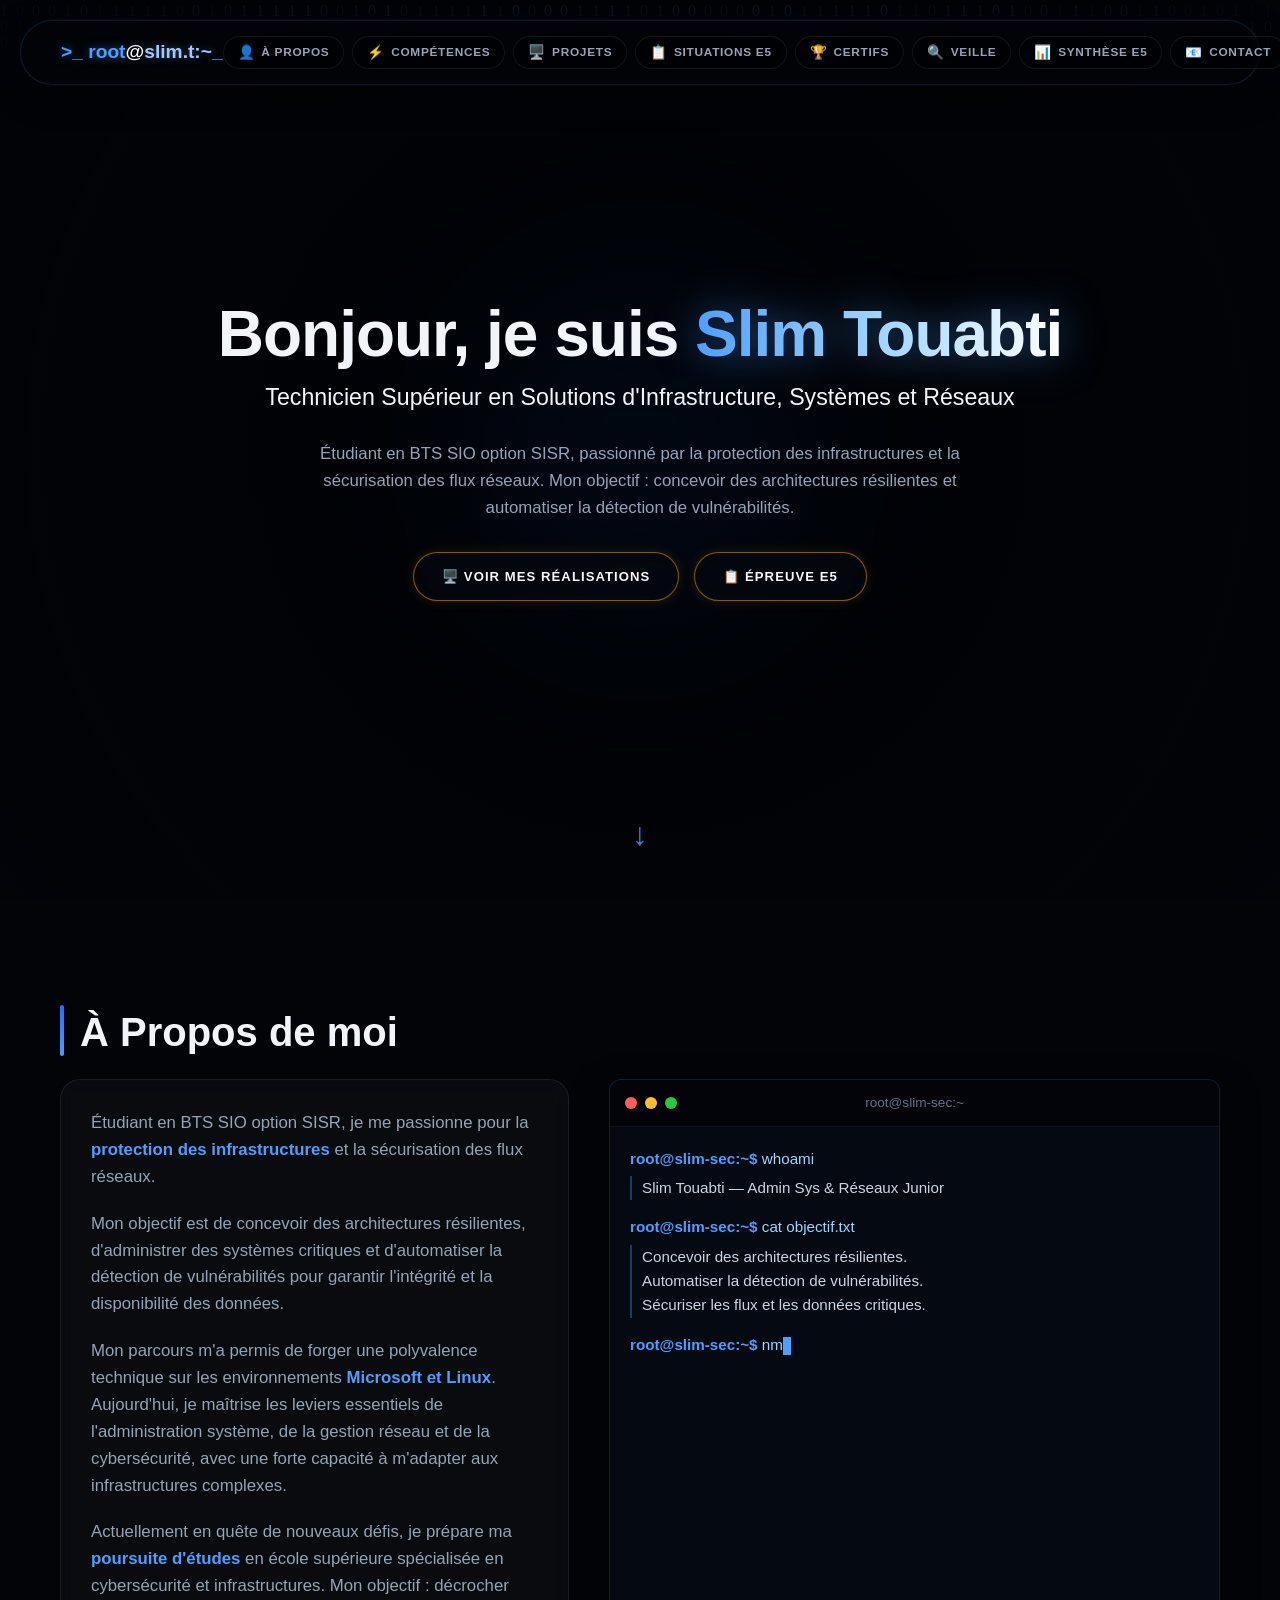
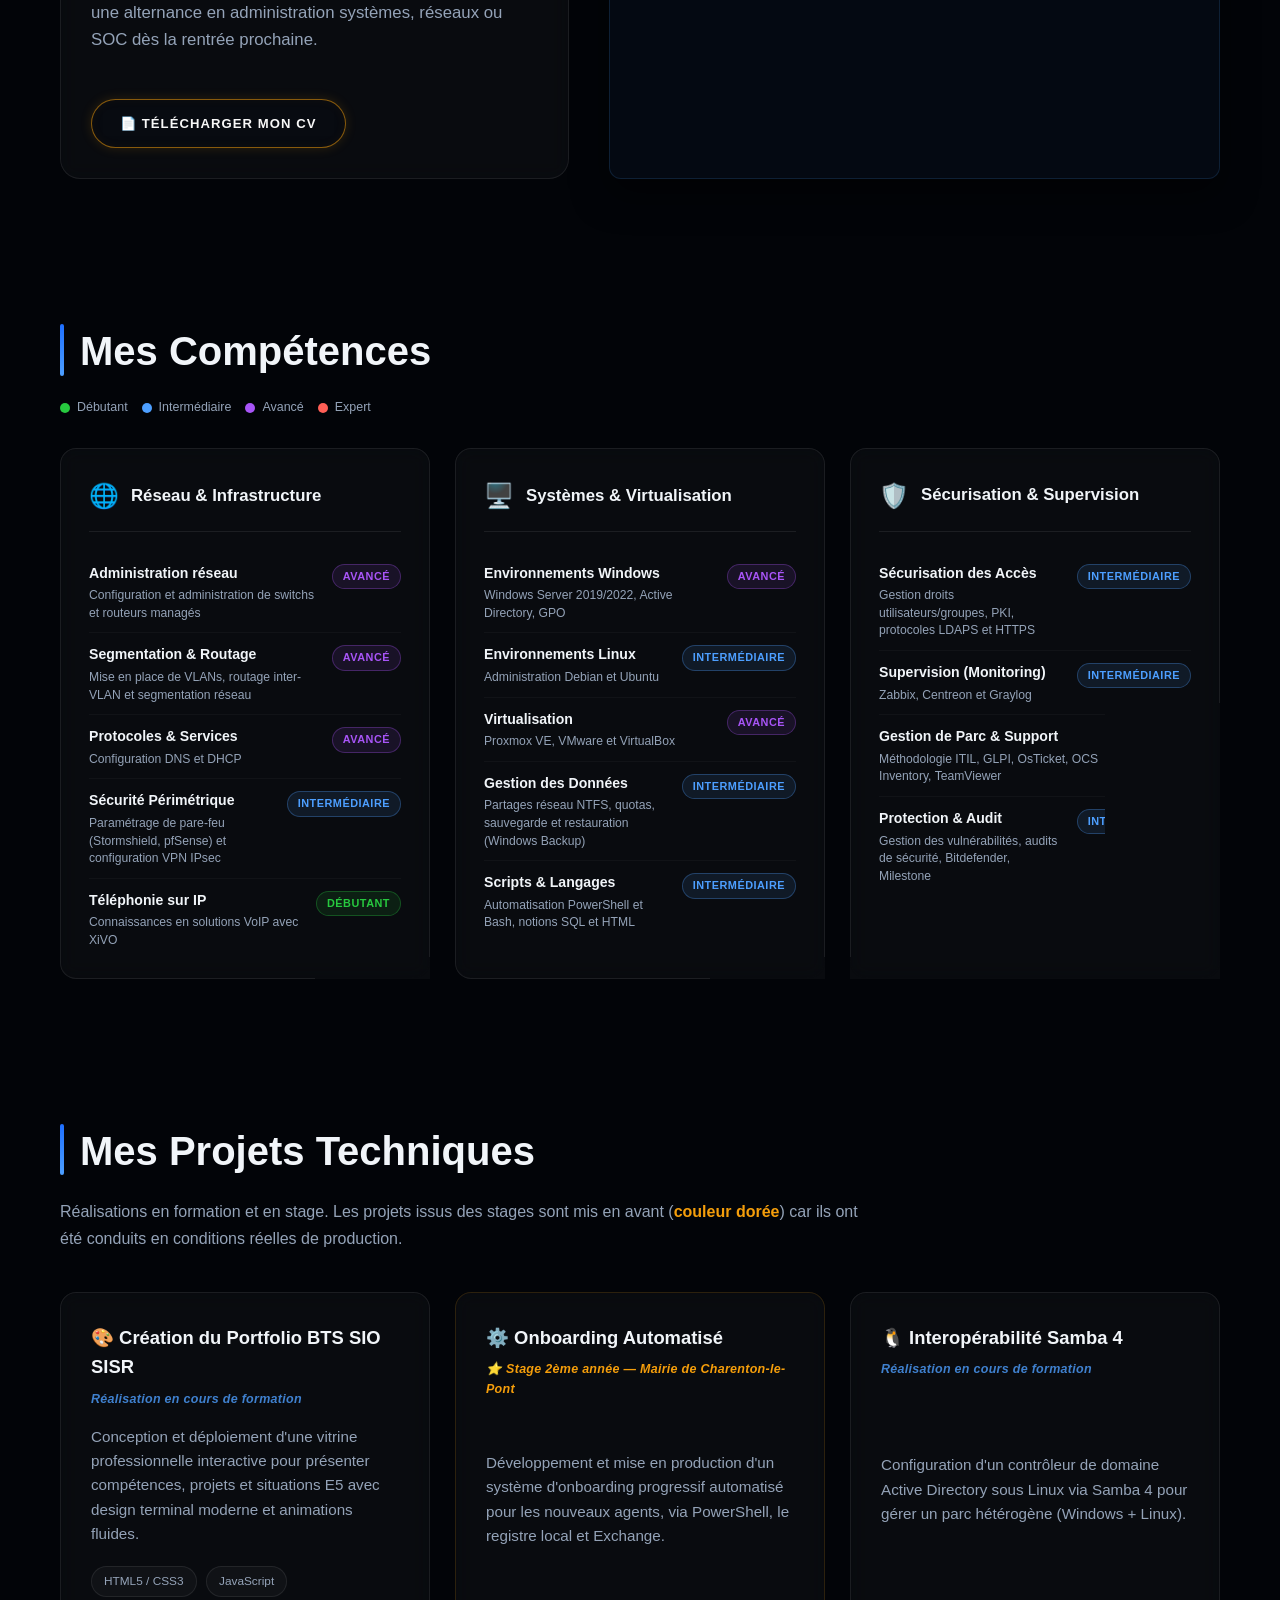
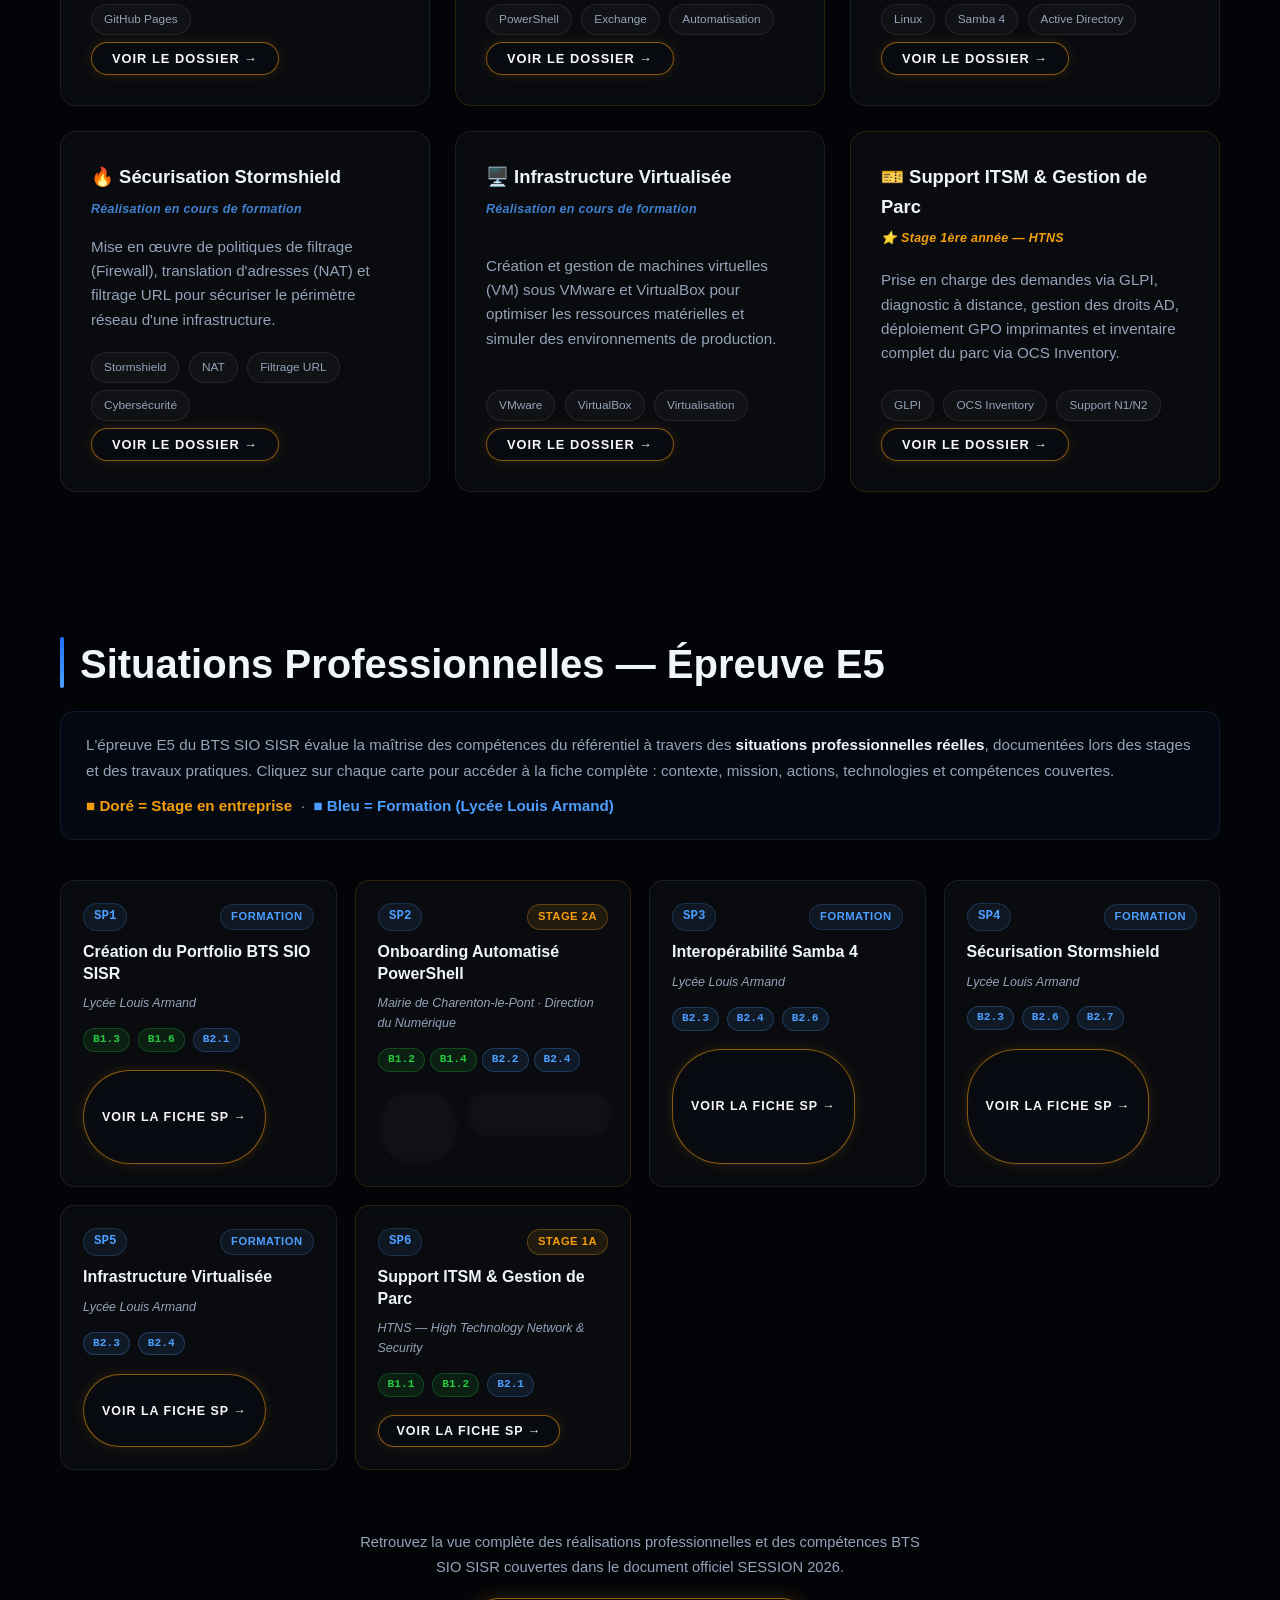
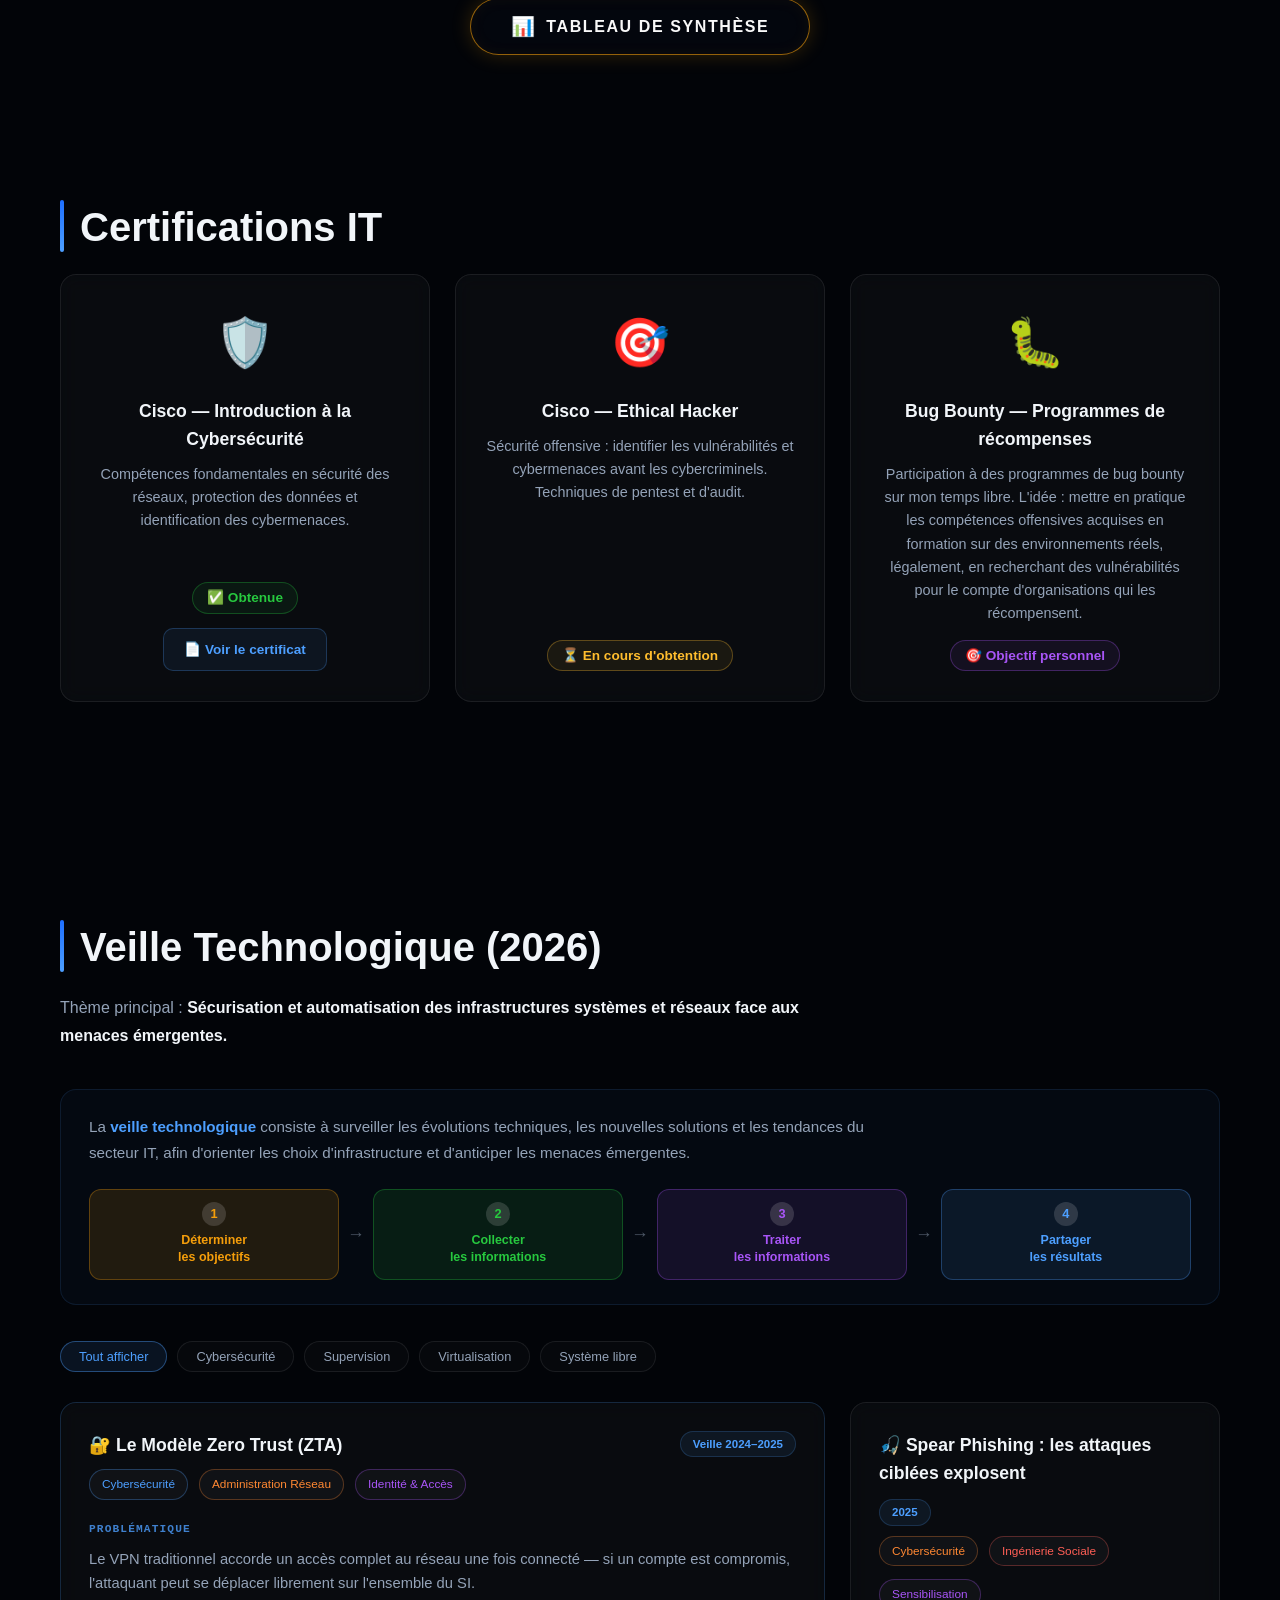
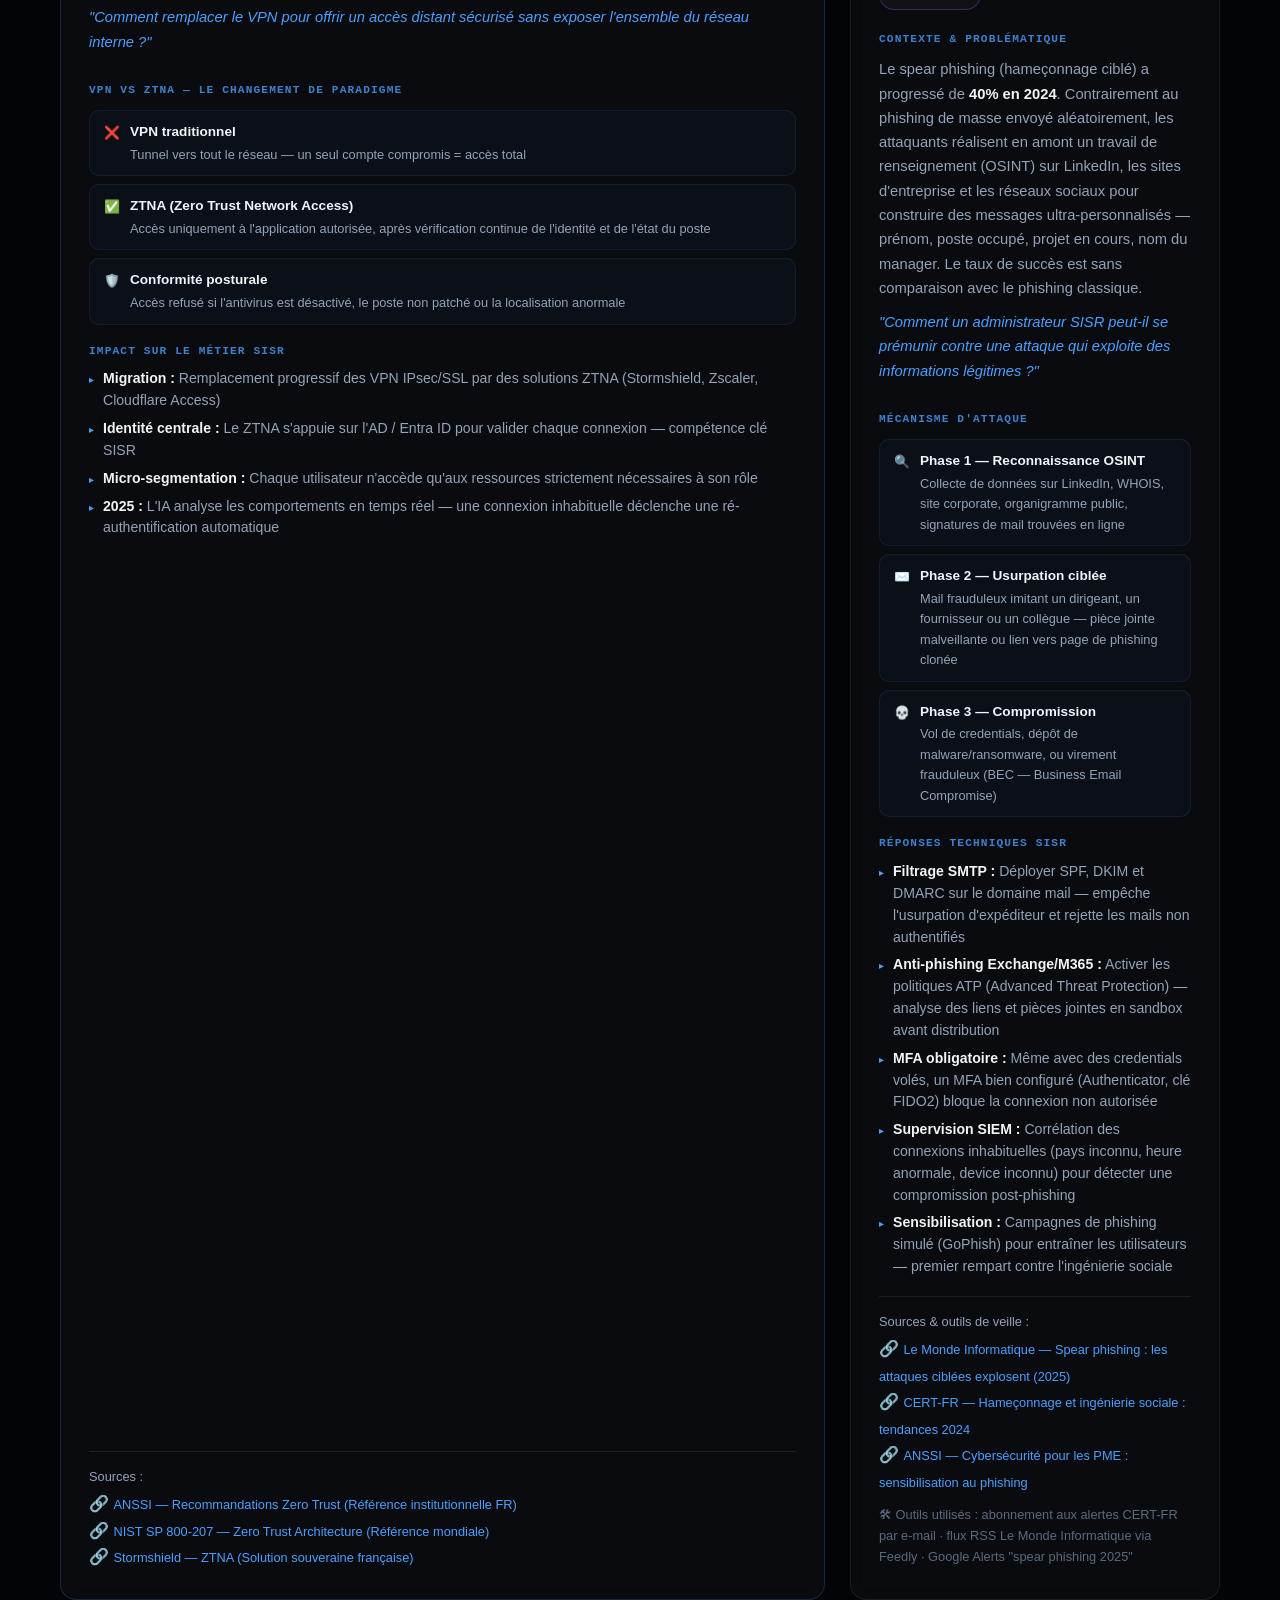
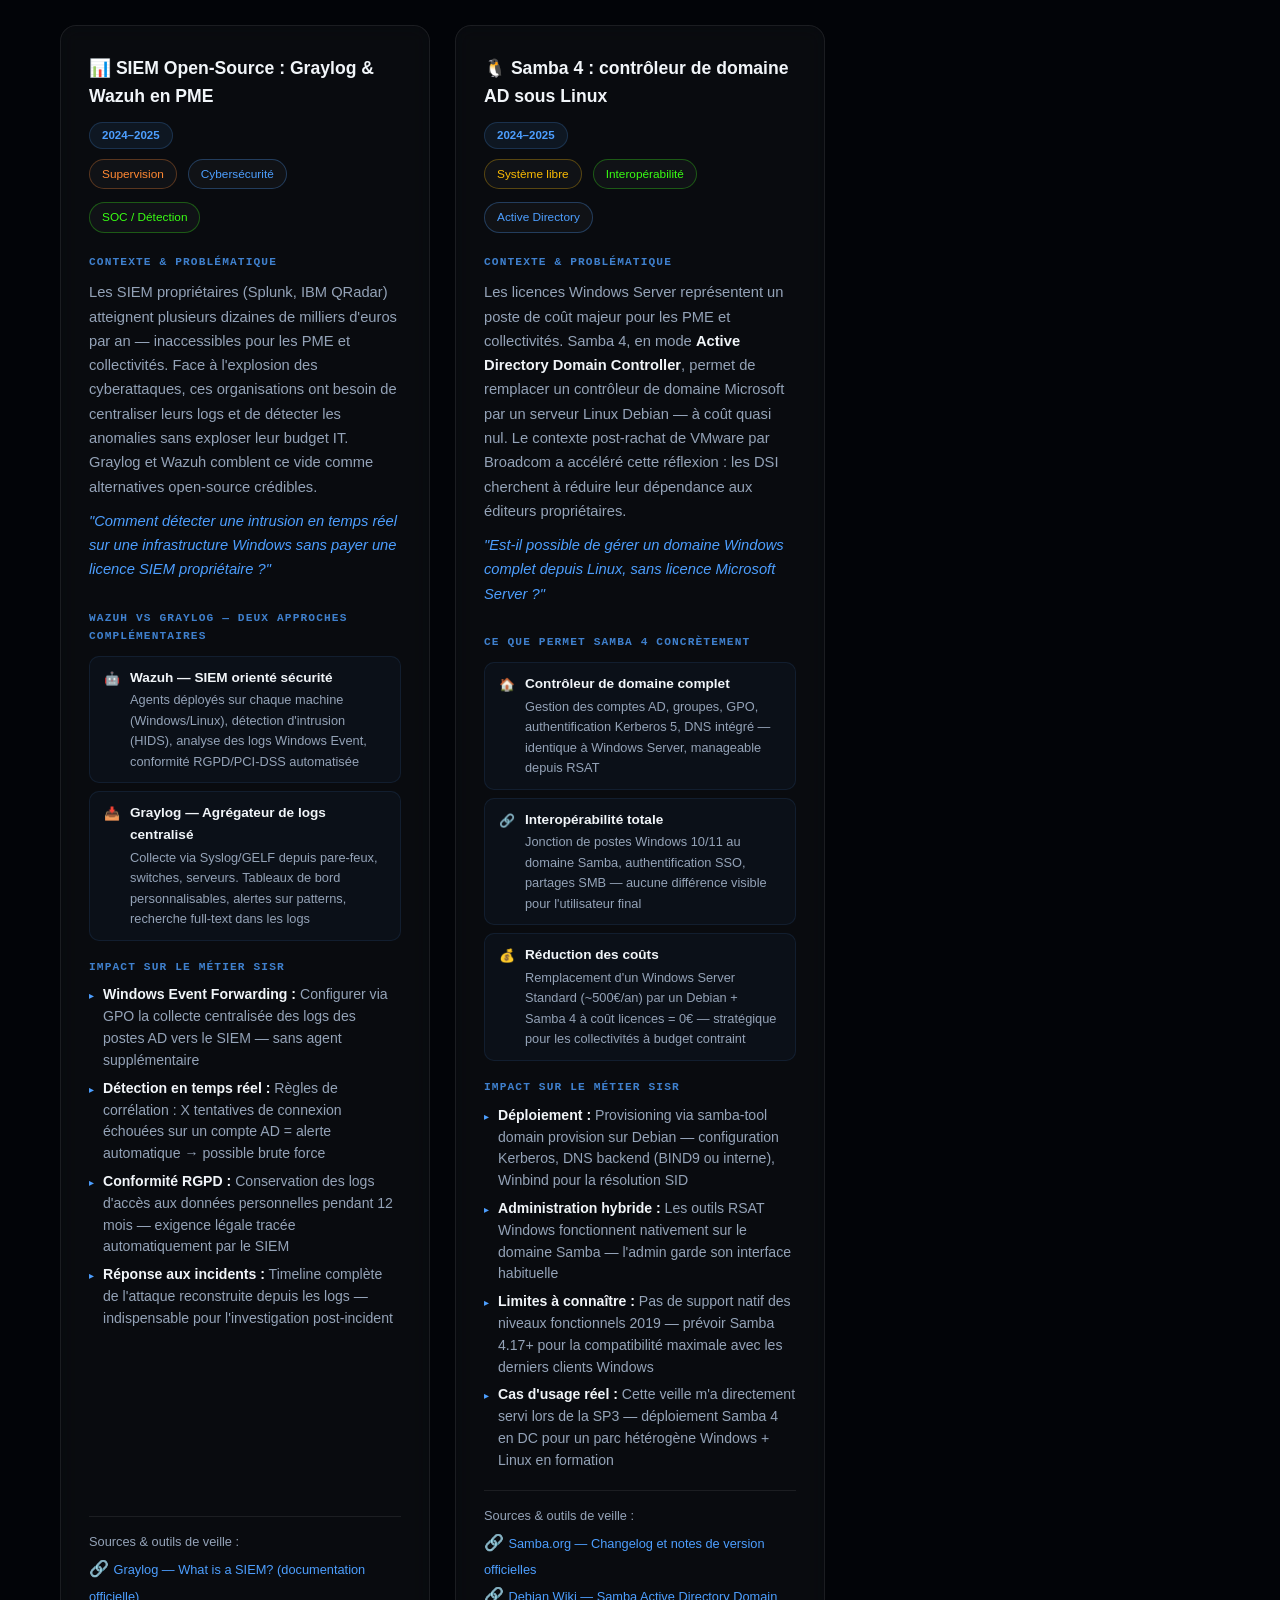
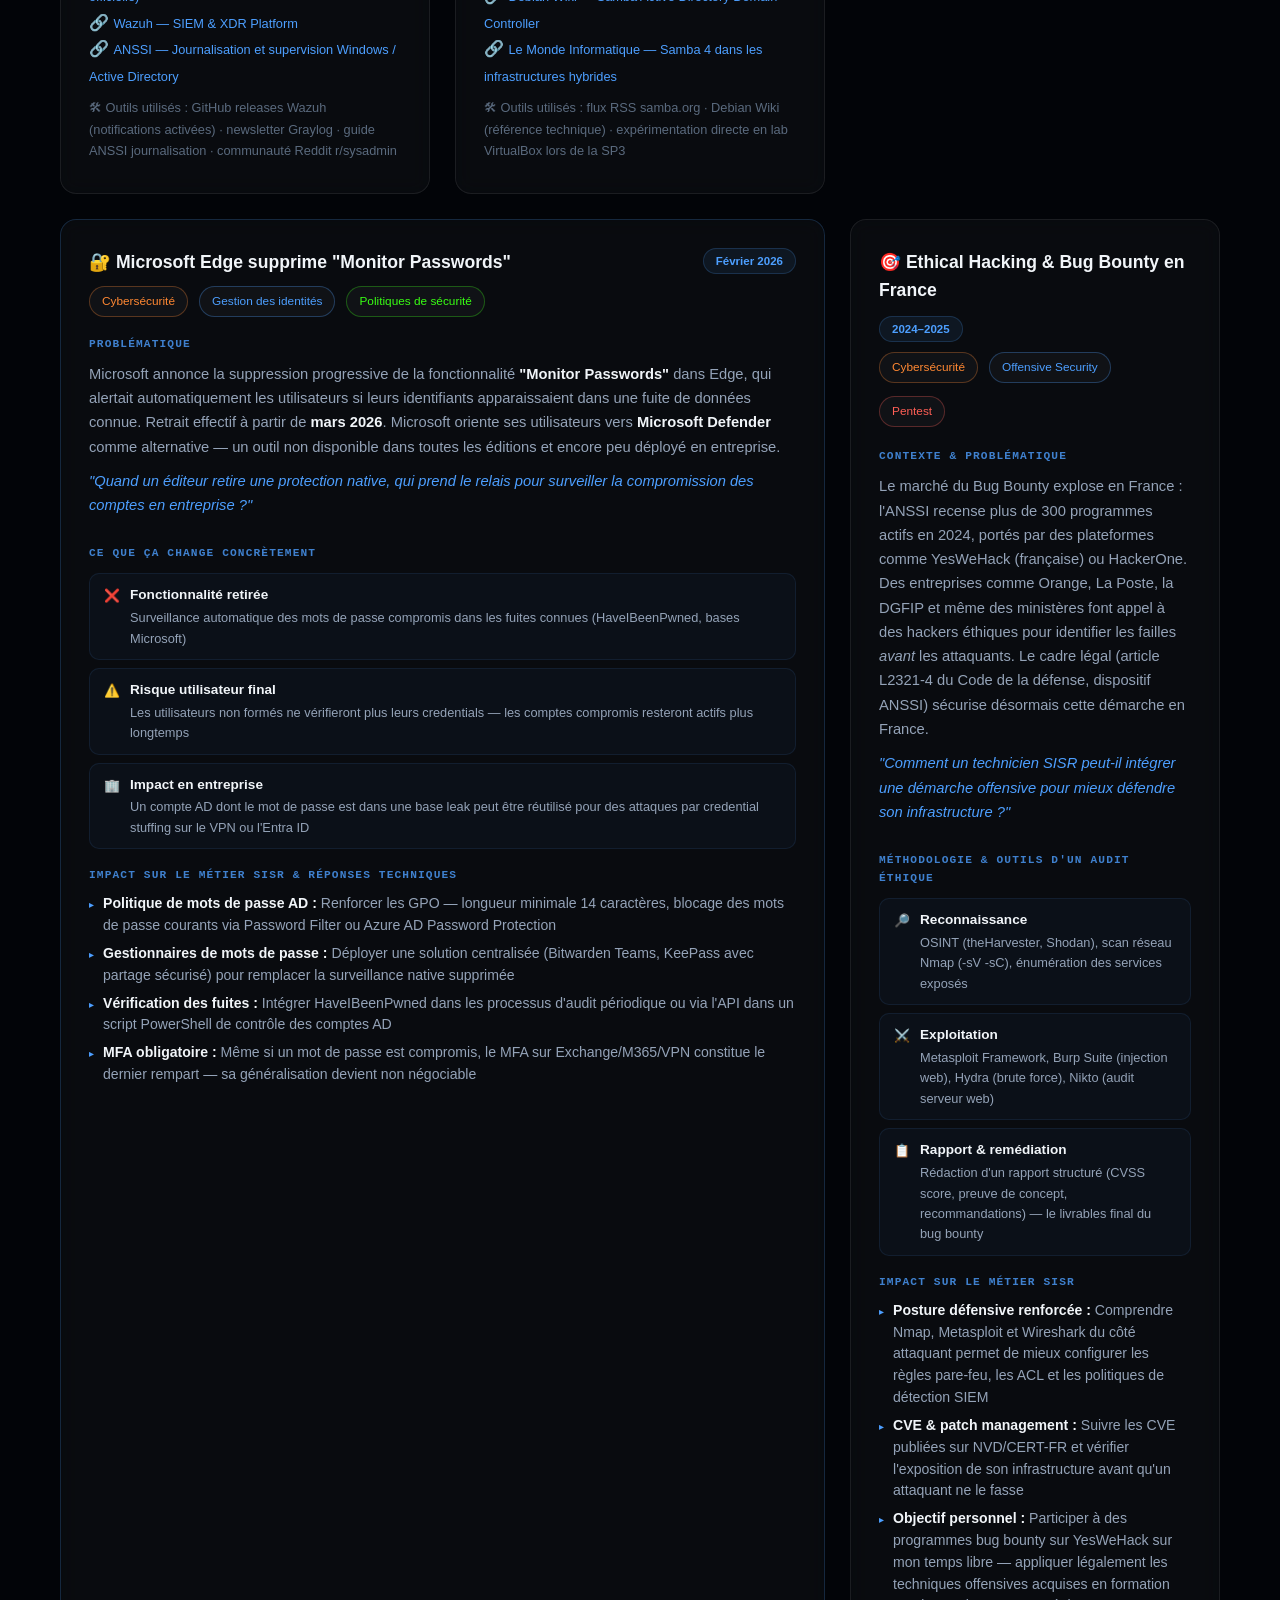
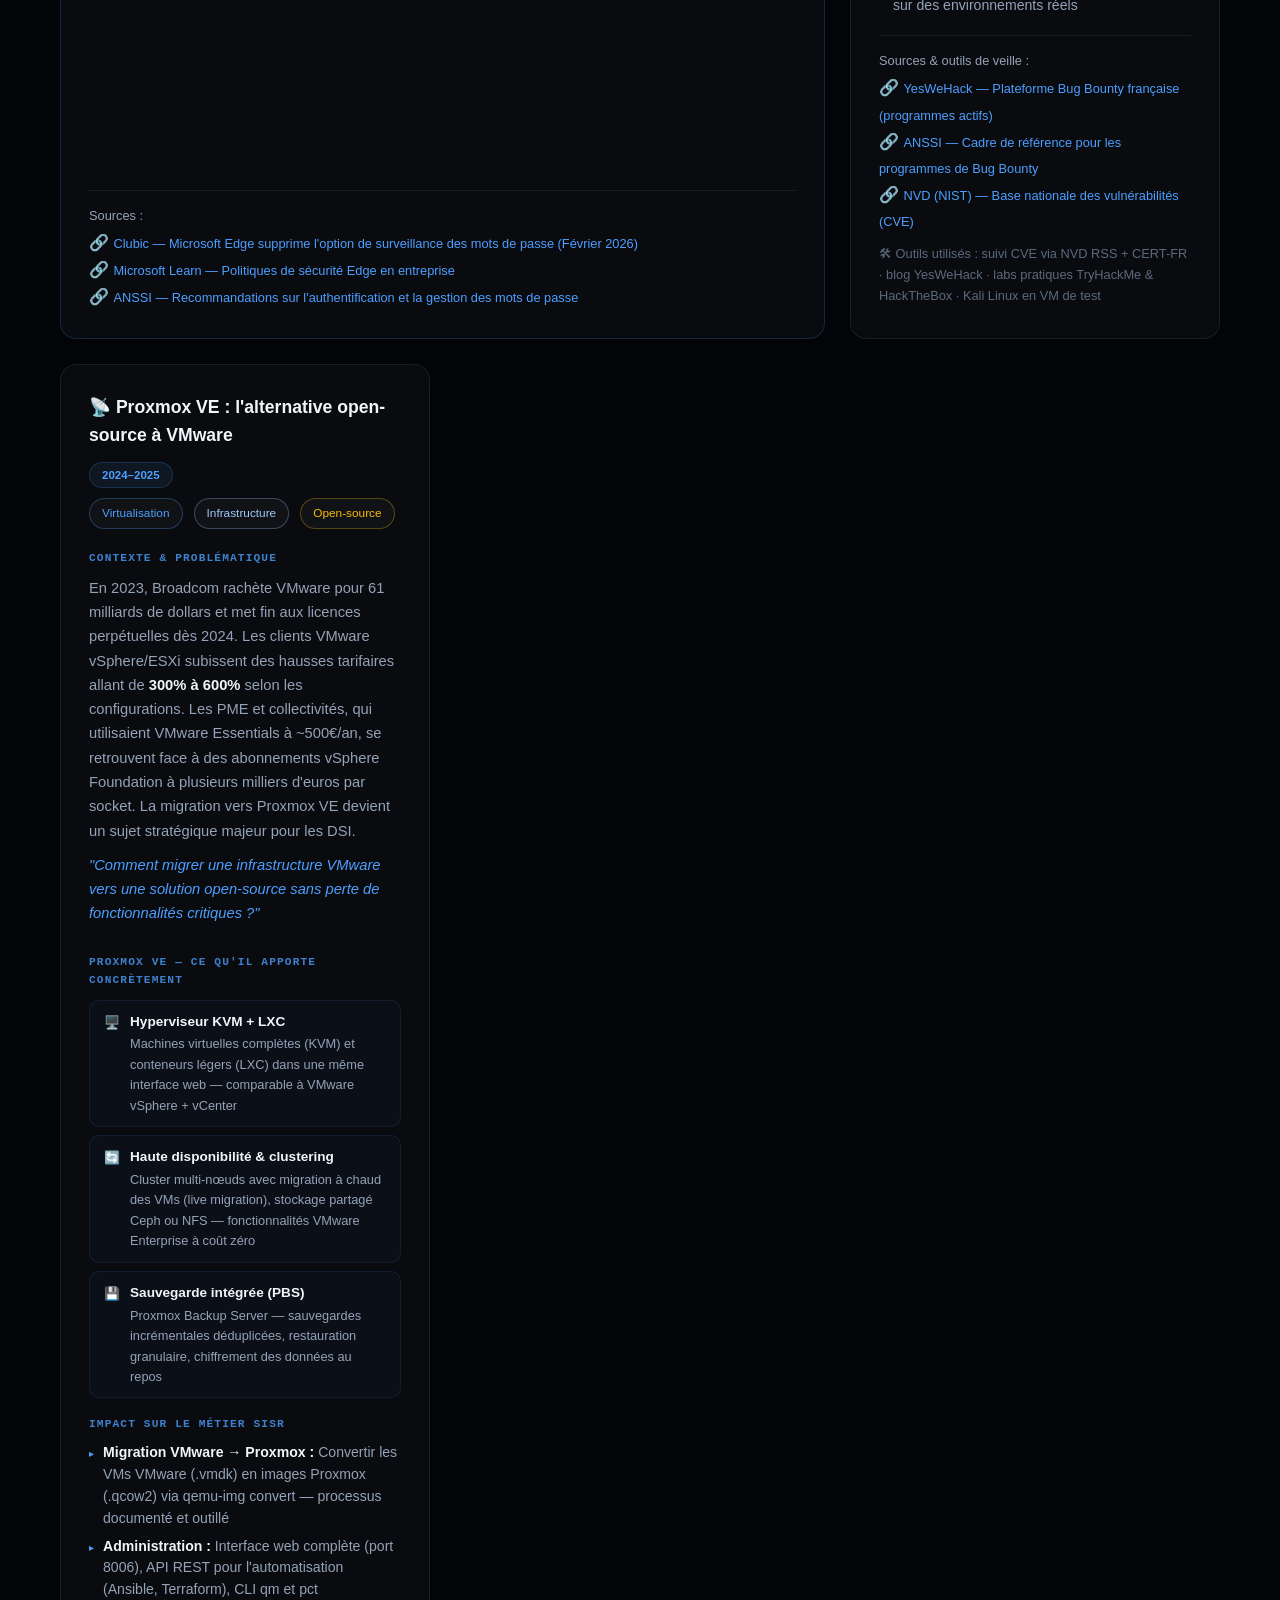
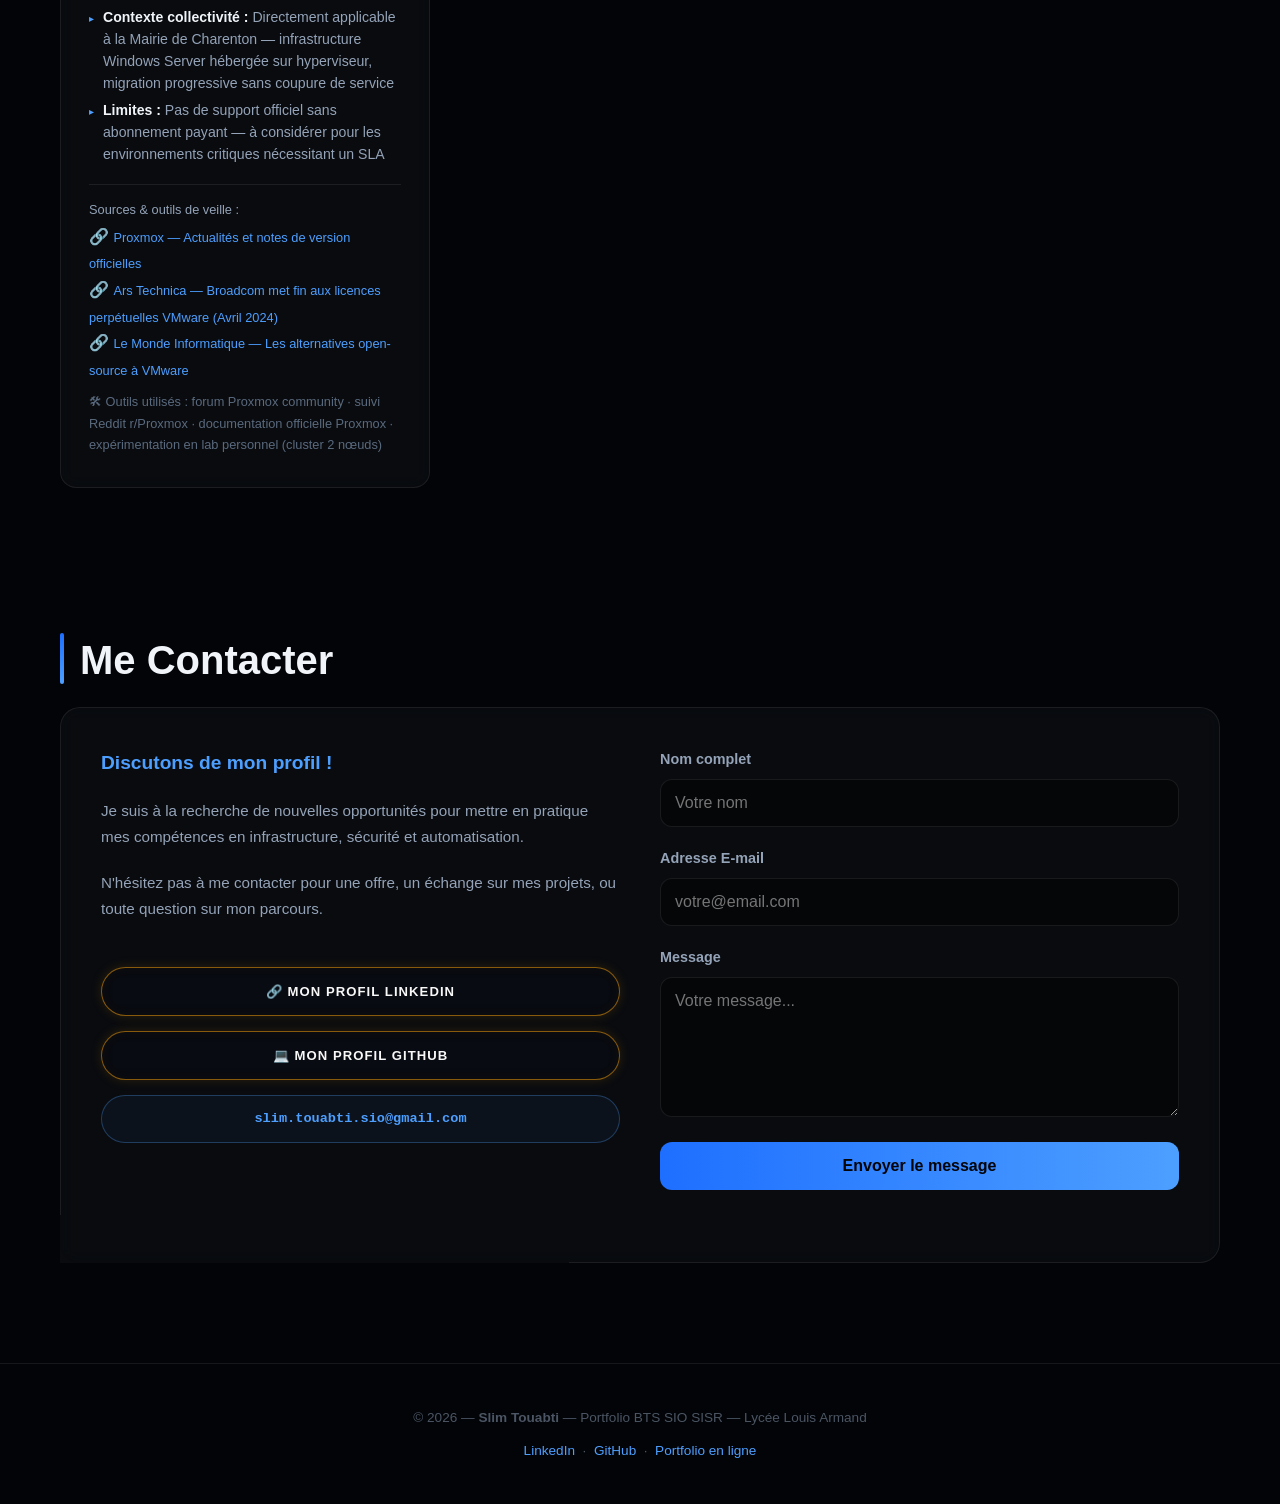
==== commit db65025b: "Add interactive presentation for Onboarding project (SP2) Features: - New "Présentation" button next" ====
--- a/index.html
+++ b/index.html
@@ -370,7 +370,10 @@
                     <span class="comp-badge comp-b2">B2.2</span>
                     <span class="comp-badge comp-b2">B2.4</span>
                 </div>
-                <button class="btn btn-sp" data-modal="proj-onboarding">Voir la fiche SP →</button>
+                <div style="display:flex;gap:8px">
+                    <button class="btn btn-sp" data-modal="proj-onboarding">Voir la fiche SP →</button>
+                    <button class="btn btn-sp btn-presentation" id="open-presentation-onboarding">🎯 Présentation</button>
+                </div>
             </div>
 
             <div class="sp-card">
@@ -1058,6 +1061,25 @@
         </div>
     </div>
 
+    <!-- ═══════════════════════════════════════════════════
+         MODALE PRÉSENTATION
+    ════════════════════════════════════════════════════════ -->
+    <div id="presentation-overlay" class="presentation-overlay" role="dialog" aria-modal="true">
+        <div class="presentation-box">
+            <button id="close-presentation-btn" class="presentation-close" aria-label="Fermer la présentation">✕</button>
+            <div class="presentation-slide" id="presentation-slide"></div>
+            <div class="presentation-controls">
+                <button id="prev-slide-btn" class="presentation-nav-btn" aria-label="Slide précédente">
+                    ← Précédent
+                </button>
+                <span id="slide-counter" class="slide-counter">1 / 10</span>
+                <button id="next-slide-btn" class="presentation-nav-btn" aria-label="Slide suivante">
+                    Suivant →
+                </button>
+            </div>
+        </div>
+    </div>
+
     <script src="js/script.js" defer></script>
 </body>
 </html>
--- a/css/style.css
+++ b/css/style.css
@@ -203,7 +203,7 @@
 .skill-card {
     background: var(--bg-panel); backdrop-filter: blur(10px); padding: 28px;
     border-radius: 16px; border: 1px solid var(--border-glass);
-    transition: var(--transition-smooth); opacity: 0; transform: translateY(30px);
+    transition: var(--transition-smooth);
 }
 .skill-card:hover { transform: translateY(-6px); border-color: rgba(77,159,255,0.25); box-shadow: 0 15px 35px rgba(0,0,0,0.35); }
 
@@ -251,7 +251,6 @@
     background: var(--bg-panel); backdrop-filter: blur(10px); padding: 30px;
     border-radius: 16px; border: 1px solid var(--border-glass); transition: var(--transition-smooth);
     position: relative; overflow: hidden; display: flex; flex-direction: column;
-    opacity: 0; transform: translateY(30px);
 }
 .card::after { content: ''; position: absolute; width: 100px; height: 100px; background: var(--accent-glow); border-radius: 50%; filter: blur(30px); opacity: 0; transition: var(--transition-smooth); top: -50px; right: -50px; z-index: -1; }
 .card:hover { transform: translateY(-8px); border-color: rgba(77, 159, 255, 0.3); box-shadow: 0 20px 40px rgba(0,0,0,0.4); }
@@ -395,7 +394,6 @@
     background: var(--bg-panel); backdrop-filter: blur(10px); padding: 22px;
     border-radius: 14px; border: 1px solid var(--border-glass);
     transition: var(--transition-smooth); display: flex; flex-direction: column; gap: 10px;
-    opacity: 0; transform: translateY(30px);
 }
 .sp-card:hover { transform: translateY(-6px); border-color: rgba(77,159,255,0.3); box-shadow: 0 15px 35px rgba(0,0,0,0.4); }
 .sp-card-stage { border-color: rgba(245, 158, 11, 0.15); }
@@ -501,7 +499,7 @@
    CERTIFICATIONS
    ============================================================ */
 .cert-grid { display: grid; grid-template-columns: repeat(auto-fit, minmax(280px, 1fr)); gap: 25px; }
-.cert-card { background: var(--bg-panel); backdrop-filter: blur(10px); padding: 30px; border-radius: 16px; border: 1px solid var(--border-glass); transition: var(--transition-smooth); display: flex; flex-direction: column; align-items: center; text-align: center; opacity: 0; transform: translateY(30px); }
+.cert-card { background: var(--bg-panel); backdrop-filter: blur(10px); padding: 30px; border-radius: 16px; border: 1px solid var(--border-glass); transition: var(--transition-smooth); display: flex; flex-direction: column; align-items: center; text-align: center; }
 .cert-card:hover { transform: translateY(-8px); border-color: rgba(77,159,255,0.3); box-shadow: 0 20px 40px rgba(0,0,0,0.4); }
 .cert-icon { font-size: 3rem; margin-bottom: 15px; }
 .cert-card h3 { font-size: 1.1rem; margin-bottom: 10px; }
@@ -579,7 +577,7 @@
 .veille-filter-btn:hover { border-color: rgba(77,159,255,0.3); color: var(--text-primary); }
 .veille-filter-btn.active { background: rgba(77,159,255,0.1); border-color: rgba(77,159,255,0.4); color: var(--accent-neon); }
 
-.veille-card { background: var(--bg-panel); backdrop-filter: blur(10px); padding: 28px; border-radius: 16px; border: 1px solid var(--border-glass); transition: var(--transition-smooth); opacity: 0; transform: translateY(30px); display: flex; flex-direction: column; }
+.veille-card { background: var(--bg-panel); backdrop-filter: blur(10px); padding: 28px; border-radius: 16px; border: 1px solid var(--border-glass); transition: var(--transition-smooth); display: flex; flex-direction: column; }
 .veille-card:hover { transform: translateY(-6px); border-color: rgba(77,159,255,0.25); box-shadow: 0 15px 30px rgba(0,0,0,0.3); }
 .veille-card h3 { font-size: 1.1rem; margin-bottom: 12px; color: var(--text-primary); }
 .veille-card p { color: var(--text-secondary); font-size: 0.92rem; margin-bottom: 10px; line-height: 1.65; }
@@ -611,7 +609,7 @@
 /* ============================================================
    CONTACT
    ============================================================ */
-.contact-container { display: grid; grid-template-columns: 1fr 1fr; gap: 40px; background: var(--bg-panel); padding: 40px; border-radius: 20px; border: 1px solid var(--border-glass); backdrop-filter: blur(10px); opacity: 0; transform: translateY(30px); }
+.contact-container { display: grid; grid-template-columns: 1fr 1fr; gap: 40px; background: var(--bg-panel); padding: 40px; border-radius: 20px; border: 1px solid var(--border-glass); backdrop-filter: blur(10px); }
 .contact-form { display: flex; flex-direction: column; gap: 20px; }
 .contact-form div { display: flex; flex-direction: column; gap: 8px; }
 .contact-form label { font-weight: 600; color: var(--text-secondary); font-size: 0.9rem; }
@@ -937,3 +935,468 @@
     .contact-container { padding: 18px; }
     .synthese-table { font-size: 0.75rem; }
 }
+
+/* ============================================================
+   MODALE PRÉSENTATION — ONBOARDING
+   ============================================================ */
+
+.presentation-overlay {
+    position: fixed;
+    top: 0;
+    left: 0;
+    width: 100%;
+    height: 100%;
+    background-color: rgba(2, 4, 8, 0.98);
+    z-index: 2000;
+    display: flex;
+    justify-content: center;
+    align-items: center;
+    opacity: 0;
+    pointer-events: none;
+    transition: opacity 0.3s ease;
+}
+
+.presentation-overlay.open {
+    opacity: 1;
+    pointer-events: all;
+}
+
+.presentation-box {
+    position: relative;
+    width: 90%;
+    max-width: 1000px;
+    height: 80vh;
+    background-color: var(--bg-dark);
+    border: 2px solid var(--accent-neon);
+    border-radius: 12px;
+    display: flex;
+    flex-direction: column;
+    box-shadow: 0 0 40px var(--accent-glow), inset 0 0 30px rgba(77, 159, 255, 0.08);
+    animation: slideInPresentation 0.5s cubic-bezier(0.23, 1, 0.32, 1);
+}
+
+@keyframes slideInPresentation {
+    from {
+        opacity: 0;
+        transform: scale(0.95);
+    }
+    to {
+        opacity: 1;
+        transform: scale(1);
+    }
+}
+
+.presentation-close {
+    position: absolute;
+    top: 20px;
+    right: 20px;
+    width: 40px;
+    height: 40px;
+    border: none;
+    background: rgba(255, 95, 86, 0.1);
+    color: #ff5f56;
+    font-size: 24px;
+    border-radius: 50%;
+    cursor: pointer;
+    z-index: 2001;
+    display: flex;
+    justify-content: center;
+    align-items: center;
+    transition: all 0.2s ease;
+}
+
+.presentation-close:hover {
+    background: rgba(255, 95, 86, 0.2);
+    transform: scale(1.1);
+}
+
+#presentation-slide {
+    flex: 1;
+    position: relative;
+    overflow: hidden;
+    display: flex;
+    flex-direction: column;
+    justify-content: center;
+    align-items: center;
+    padding: 60px 40px;
+    text-align: center;
+}
+
+.slide-background {
+    position: absolute;
+    top: 0;
+    left: 0;
+    width: 100%;
+    height: 100%;
+    z-index: 0;
+    opacity: 0.6;
+}
+
+.slide-content {
+    position: relative;
+    z-index: 1;
+    max-width: 850px;
+    animation: fadeInSlide 0.5s ease-out;
+}
+
+@keyframes fadeInSlide {
+    from {
+        opacity: 0;
+        transform: translateY(20px);
+    }
+    to {
+        opacity: 1;
+        transform: translateY(0);
+    }
+}
+
+.slide-title {
+    font-size: 3rem;
+    font-weight: 700;
+    background: linear-gradient(135deg, var(--accent-neon), var(--accent-white));
+    -webkit-background-clip: text;
+    -webkit-text-fill-color: transparent;
+    background-clip: text;
+    margin-bottom: 10px;
+}
+
+.slide-subtitle {
+    font-size: 1.3rem;
+    color: var(--text-secondary);
+    margin-bottom: 40px;
+    font-weight: 500;
+}
+
+.slide-body {
+    font-size: 1rem;
+    color: var(--text-primary);
+    line-height: 1.8;
+}
+
+.slide-intro h3 {
+    font-size: 1.8rem;
+    margin-bottom: 20px;
+    color: var(--accent-neon);
+}
+
+.slide-intro p {
+    font-size: 1.2rem;
+    color: var(--text-secondary);
+}
+
+.slide-problem {
+    display: flex;
+    flex-wrap: wrap;
+    gap: 20px;
+    justify-content: center;
+    margin-bottom: 20px;
+}
+
+.problem-stat {
+    background: rgba(77, 159, 255, 0.1);
+    border: 1px solid var(--accent-neon);
+    border-radius: 8px;
+    padding: 20px;
+    flex: 1;
+    min-width: 150px;
+}
+
+.problem-stat strong {
+    display: block;
+    font-size: 2rem;
+    color: var(--accent-neon);
+    margin-bottom: 8px;
+}
+
+.problem-stat span {
+    display: block;
+    font-size: 0.95rem;
+    color: var(--text-secondary);
+}
+
+.slide-solution {
+    display: flex;
+    flex-direction: column;
+    gap: 15px;
+}
+
+.sol-item {
+    display: flex;
+    align-items: flex-start;
+    gap: 15px;
+    background: rgba(77, 159, 255, 0.08);
+    padding: 15px;
+    border-radius: 8px;
+    border-left: 3px solid var(--accent-neon);
+}
+
+.sol-icon {
+    font-size: 1.8rem;
+    flex-shrink: 0;
+}
+
+.sol-item strong {
+    display: block;
+    color: var(--accent-neon);
+    margin-bottom: 5px;
+}
+
+.sol-item p {
+    color: var(--text-secondary);
+    font-size: 0.95rem;
+}
+
+.slide-arch {
+    display: grid;
+    grid-template-columns: 1fr 1fr;
+    gap: 15px;
+}
+
+.arch-box {
+    background: rgba(77, 159, 255, 0.08);
+    border: 1px solid var(--accent-neon);
+    border-radius: 8px;
+    padding: 15px;
+}
+
+.arch-box strong {
+    display: block;
+    color: var(--accent-neon);
+    margin-bottom: 8px;
+}
+
+.arch-box p {
+    font-size: 0.9rem;
+    color: var(--text-secondary);
+}
+
+.slide-phase .phase-content {
+    text-align: left;
+}
+
+.slide-phase h4 {
+    font-size: 1.5rem;
+    color: var(--accent-neon);
+    margin-bottom: 15px;
+}
+
+.slide-phase ul {
+    list-style: none;
+    padding: 0;
+}
+
+.slide-phase li {
+    font-size: 1.05rem;
+    margin: 10px 0;
+    color: var(--text-primary);
+}
+
+.slide-results {
+    display: grid;
+    grid-template-columns: 1fr 1fr;
+    gap: 15px;
+}
+
+.result-card {
+    background: rgba(77, 159, 255, 0.08);
+    border: 1px solid var(--accent-neon);
+    border-radius: 8px;
+    padding: 20px;
+    display: flex;
+    flex-direction: column;
+    justify-content: center;
+    align-items: center;
+}
+
+.result-number {
+    font-size: 2.5rem;
+    font-weight: 700;
+    color: var(--accent-neon);
+    margin-bottom: 8px;
+}
+
+.result-label {
+    font-size: 0.9rem;
+    color: var(--text-secondary);
+    text-align: center;
+}
+
+.slide-competences {
+    display: flex;
+    flex-direction: column;
+    gap: 12px;
+}
+
+.comp-group {
+    background: rgba(77, 159, 255, 0.08);
+    border-left: 3px solid var(--accent-neon);
+    padding: 12px;
+    border-radius: 4px;
+    text-align: left;
+}
+
+.comp-group strong {
+    display: block;
+    color: var(--accent-neon);
+    font-size: 1.1rem;
+    margin-bottom: 5px;
+}
+
+.comp-group p {
+    font-size: 0.9rem;
+    color: var(--text-secondary);
+}
+
+.slide-conclusion {
+    text-align: left;
+}
+
+.slide-conclusion h4 {
+    font-size: 1.5rem;
+    color: var(--accent-neon);
+    margin-bottom: 15px;
+}
+
+.slide-conclusion ul {
+    list-style: none;
+    padding: 0;
+}
+
+.slide-conclusion li {
+    font-size: 1.05rem;
+    margin: 10px 0;
+    color: var(--text-primary);
+}
+
+.presentation-controls {
+    display: flex;
+    justify-content: space-between;
+    align-items: center;
+    padding: 20px 40px;
+    background: rgba(77, 159, 255, 0.05);
+    border-top: 1px solid var(--border-glass);
+    gap: 20px;
+}
+
+.presentation-nav-btn {
+    padding: 12px 24px;
+    background: linear-gradient(135deg, var(--accent-neon), var(--accent-blue));
+    border: none;
+    color: white;
+    font-weight: 600;
+    border-radius: 8px;
+    cursor: pointer;
+    font-size: 0.95rem;
+    transition: all 0.2s ease;
+}
+
+.presentation-nav-btn:hover {
+    transform: translateY(-2px);
+    box-shadow: 0 4px 15px var(--accent-glow);
+}
+
+.presentation-nav-btn:active {
+    transform: translateY(0);
+}
+
+.slide-counter {
+    font-size: 1rem;
+    font-weight: 600;
+    color: var(--accent-neon);
+    min-width: 80px;
+    text-align: center;
+}
+
+/* Button présentation dans SP card */
+.btn-presentation {
+    background: linear-gradient(135deg, #ff8833, #ff6b35);
+    flex: 1;
+}
+
+.btn-presentation:hover {
+    box-shadow: 0 0 20px rgba(255, 136, 51, 0.4);
+}
+
+/* Flex pour les boutons SP */
+.sp-card > div:last-of-type {
+    display: flex;
+    gap: 8px;
+}
+
+.sp-card .btn-sp {
+    flex: 1;
+}
+
+@media (max-width: 768px) {
+    .presentation-box {
+        width: 95%;
+        height: 85vh;
+    }
+
+    #presentation-slide {
+        padding: 40px 24px;
+    }
+
+    .slide-title {
+        font-size: 2rem;
+    }
+
+    .slide-subtitle {
+        font-size: 1.1rem;
+        margin-bottom: 25px;
+    }
+
+    .presentation-controls {
+        padding: 15px 24px;
+        flex-wrap: wrap;
+    }
+
+    .presentation-nav-btn {
+        padding: 10px 18px;
+        font-size: 0.9rem;
+    }
+
+    .slide-arch {
+        grid-template-columns: 1fr;
+    }
+
+    .slide-results {
+        grid-template-columns: 1fr;
+    }
+}
+
+@media (max-width: 480px) {
+    .presentation-box {
+        width: 100%;
+        height: 100vh;
+        border-radius: 0;
+    }
+
+    #presentation-slide {
+        padding: 30px 16px;
+    }
+
+    .slide-title {
+        font-size: 1.5rem;
+    }
+
+    .slide-subtitle {
+        font-size: 0.95rem;
+        margin-bottom: 15px;
+    }
+
+    .presentation-controls {
+        padding: 12px 16px;
+        gap: 8px;
+    }
+
+    .presentation-nav-btn {
+        padding: 8px 12px;
+        font-size: 0.8rem;
+    }
+
+    .slide-counter {
+        min-width: 60px;
+        font-size: 0.9rem;
+    }
+}
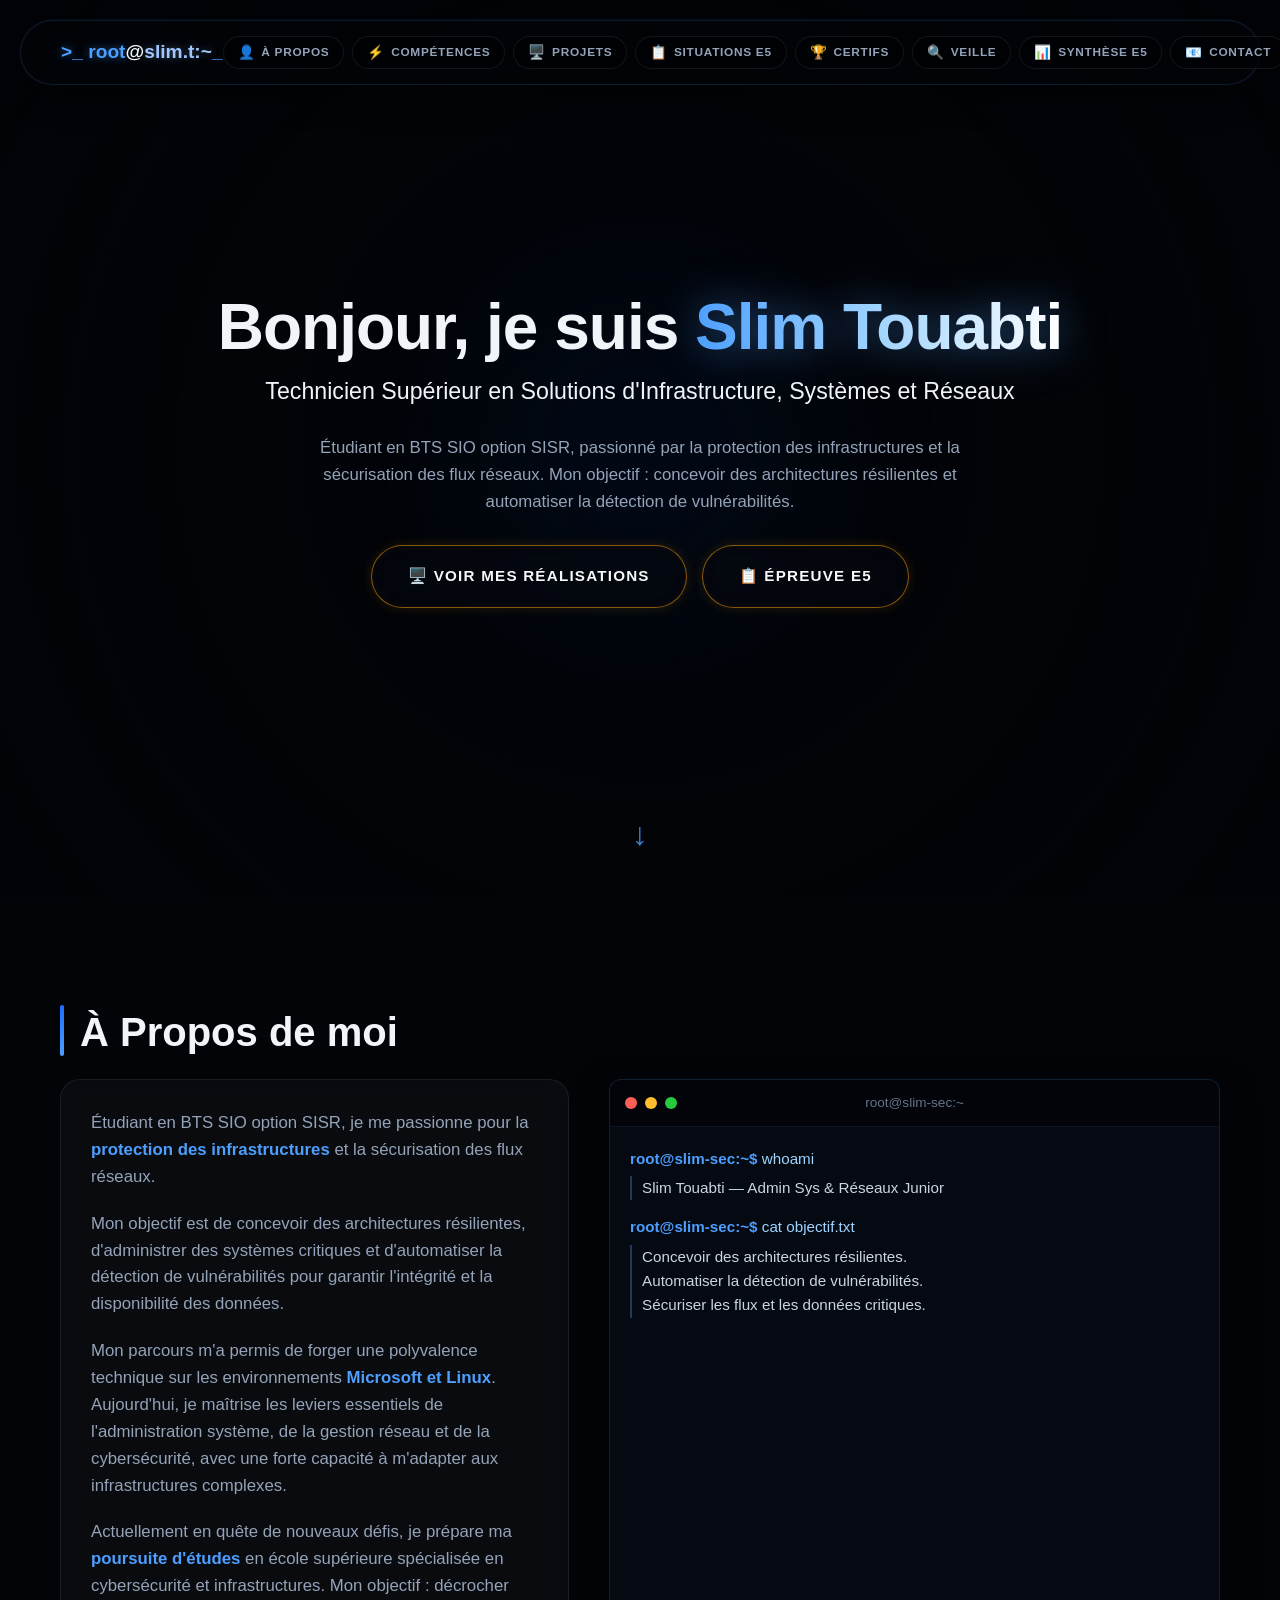
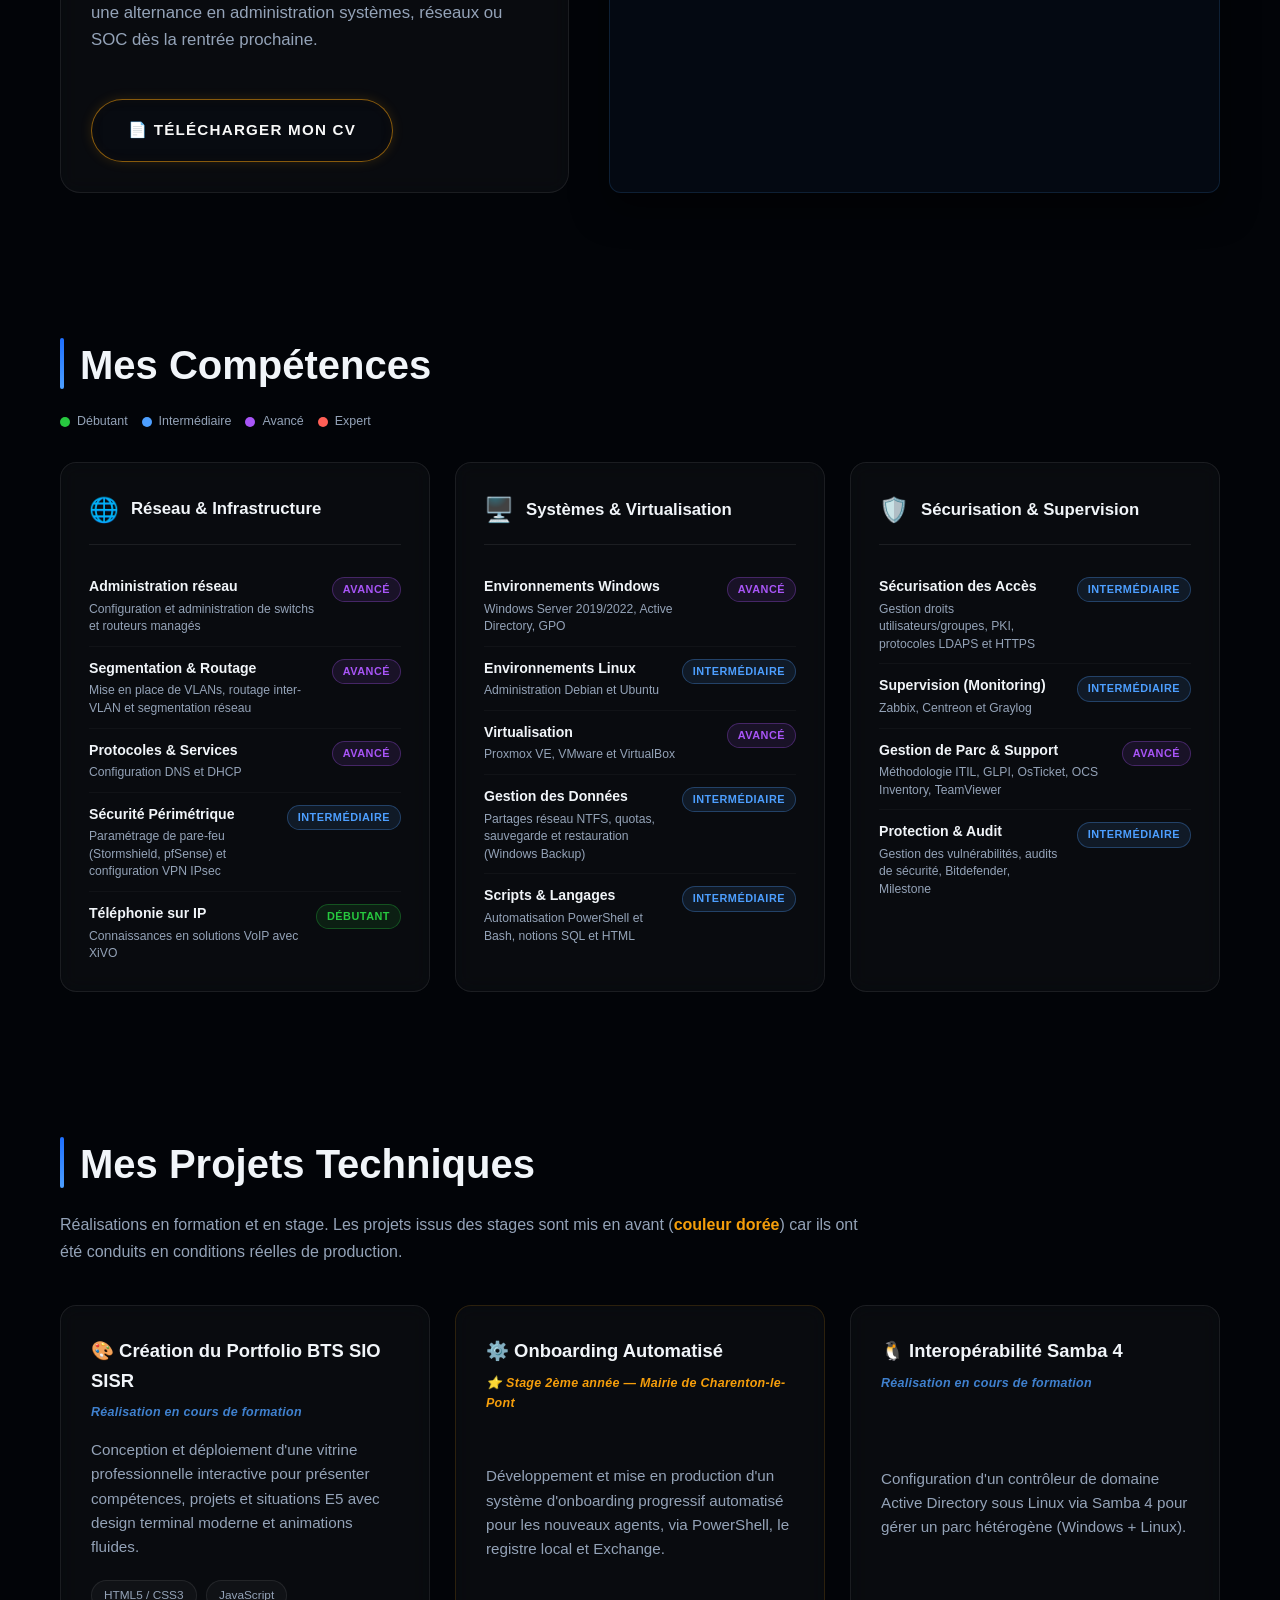
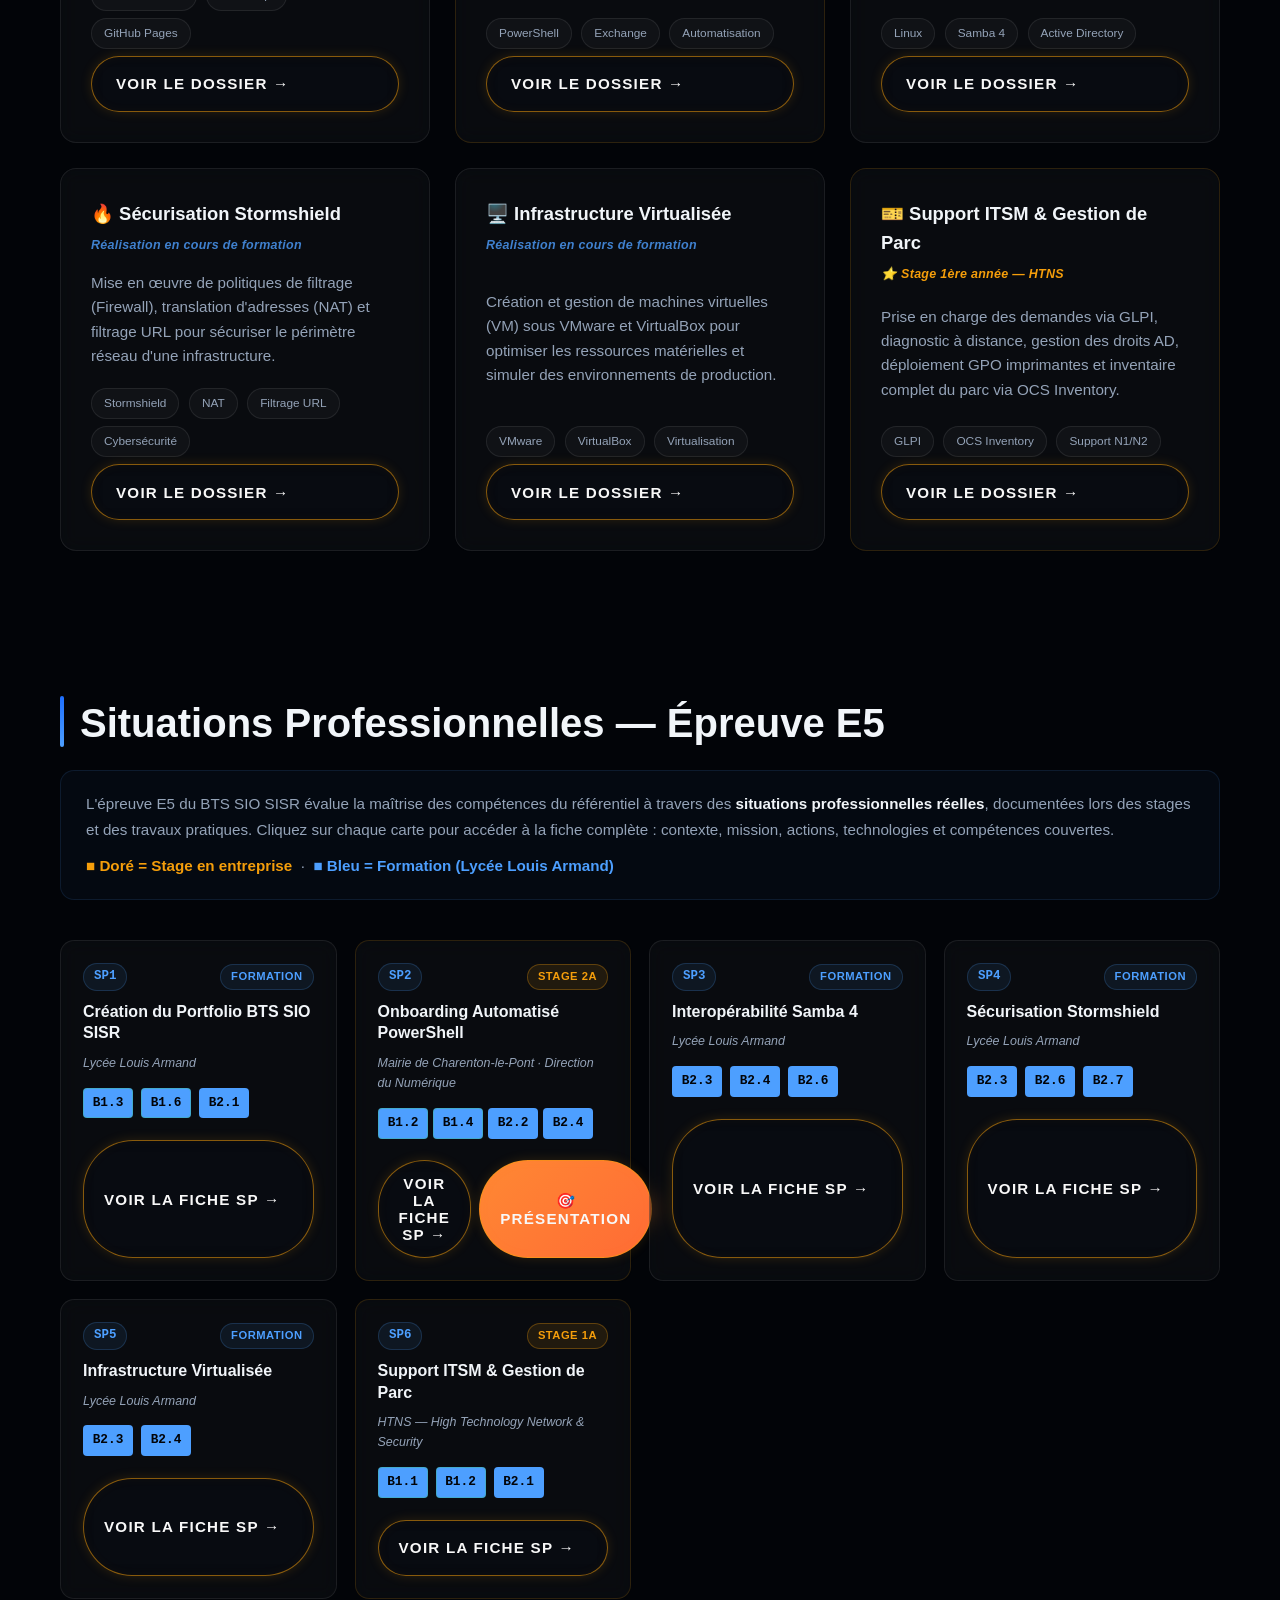
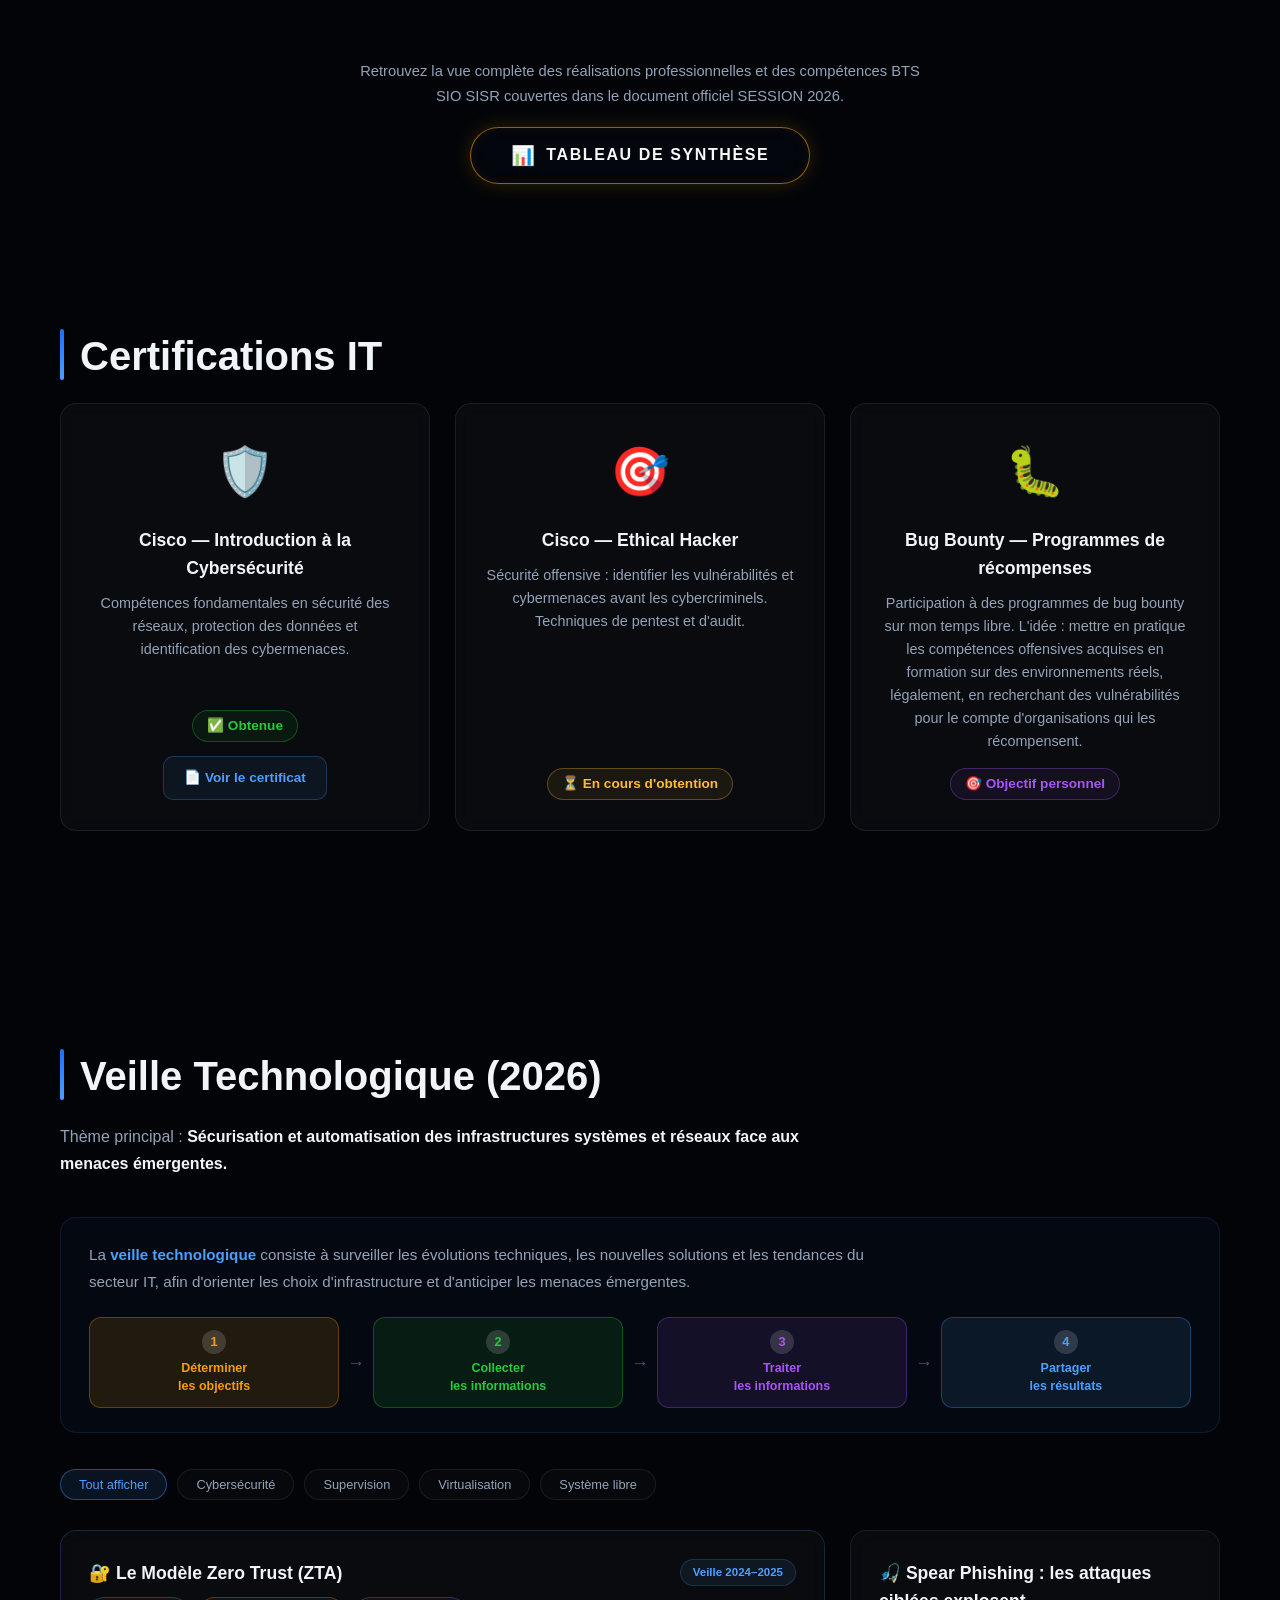
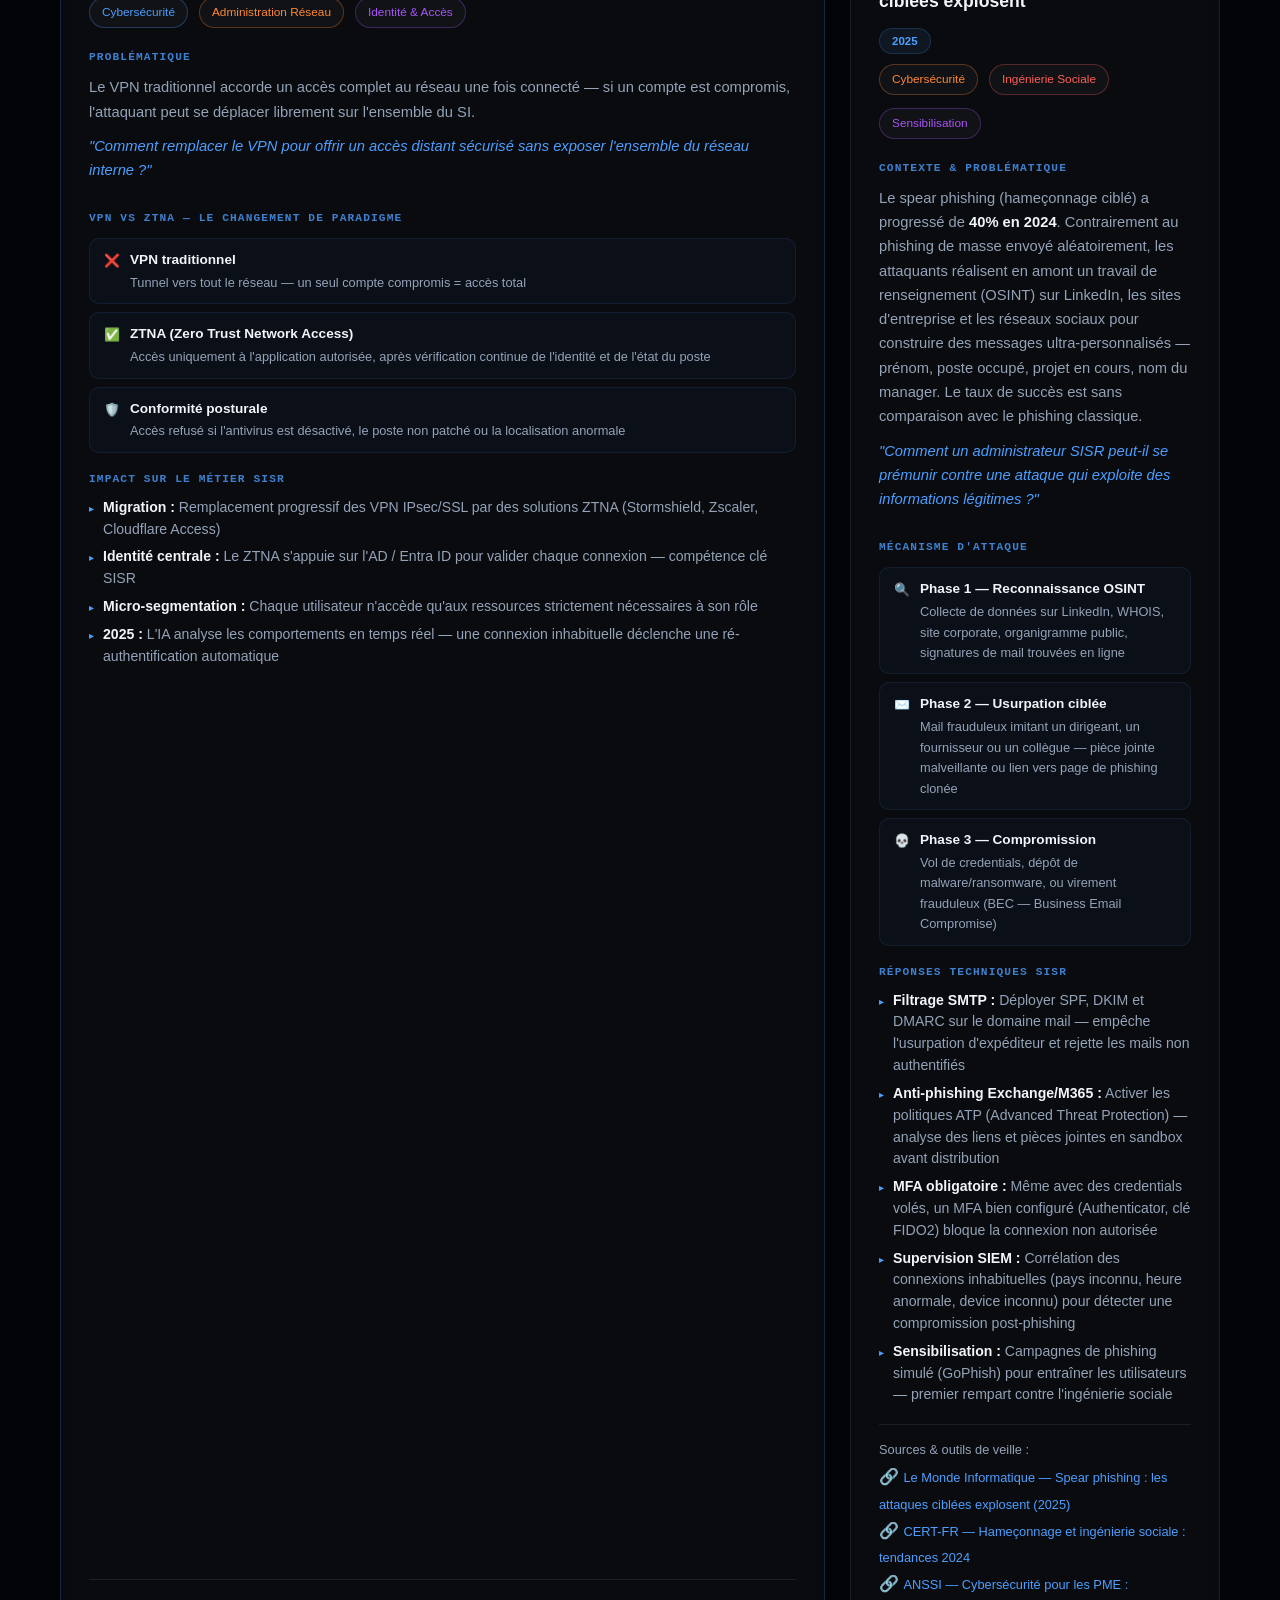
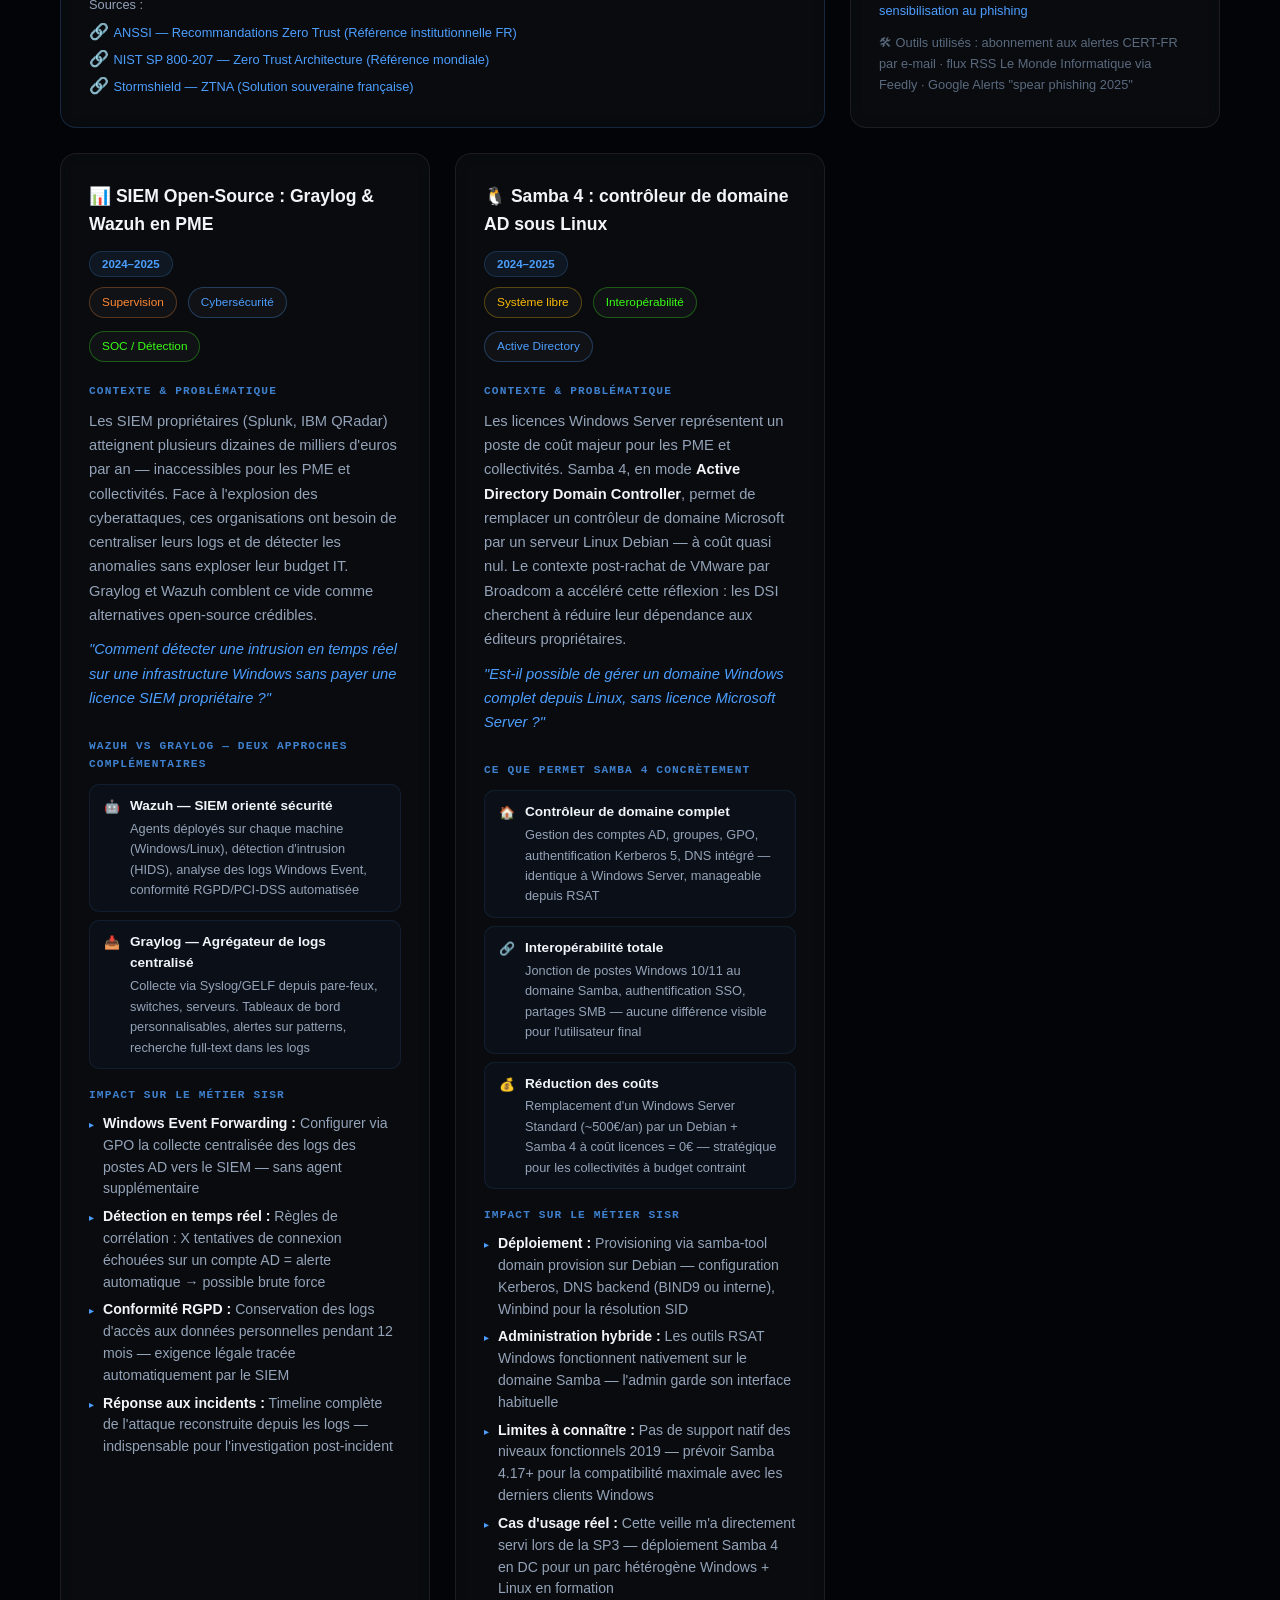
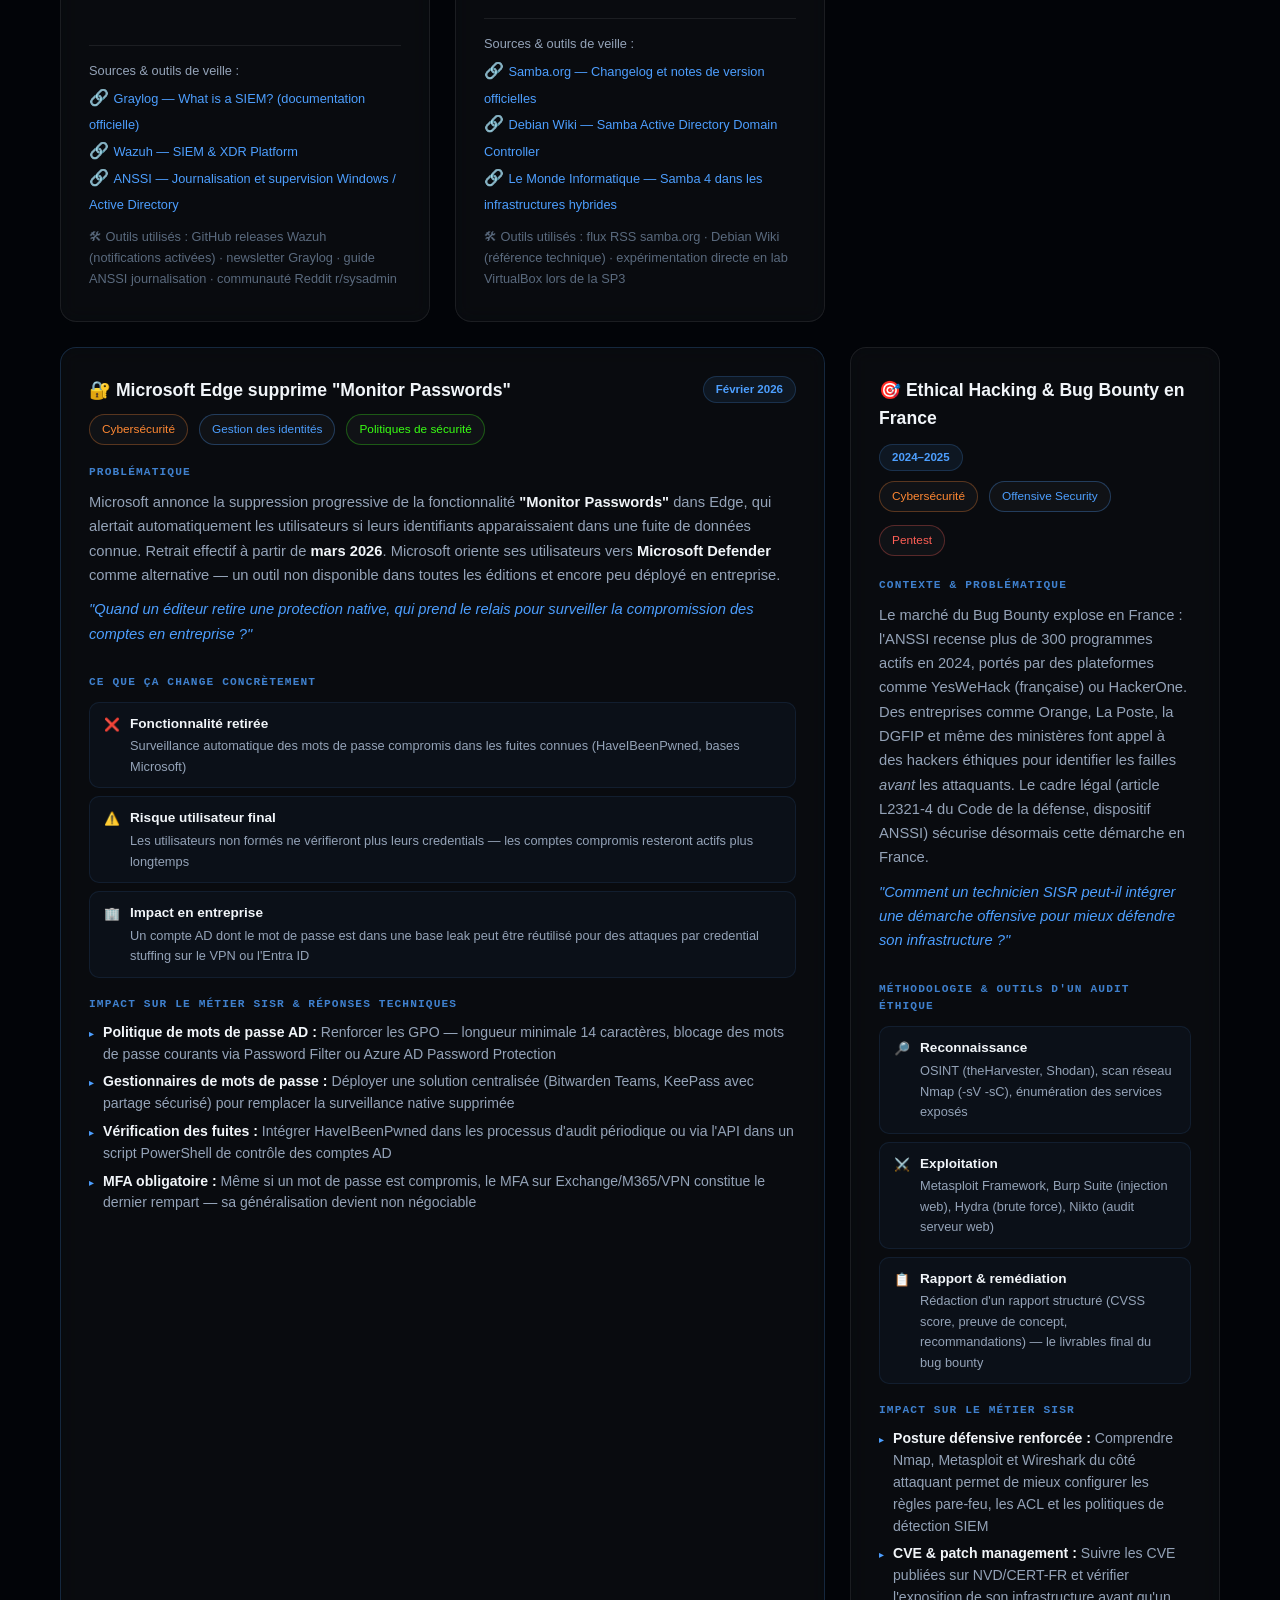
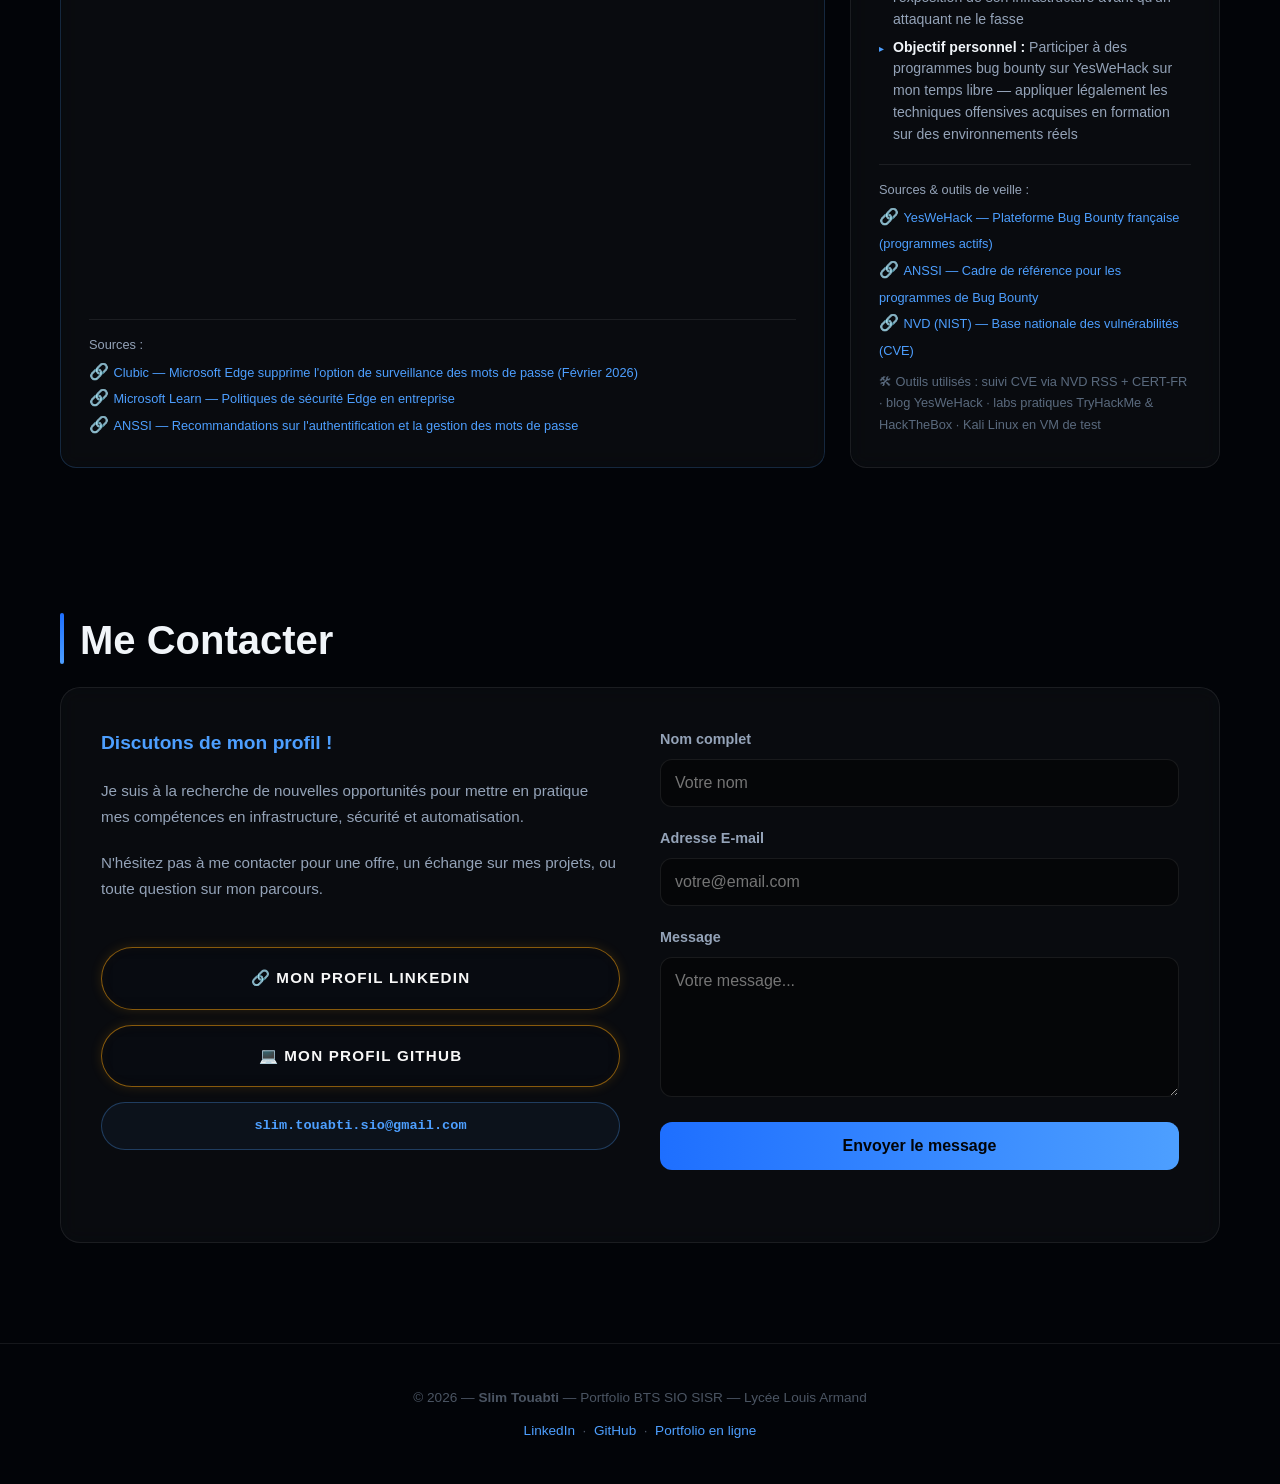
==== commit de2891a7: "Mettre à jour le portfolio pour publication en ligne" ====
--- a/index.html
+++ b/index.html
@@ -929,71 +929,6 @@
                 </div>
             </div>
 
-            <div class="veille-card" data-category="virtualisation">
-                <div class="veille-card-top">
-                    <h3>📡 Proxmox VE : l'alternative open-source à VMware</h3>
-                    <span class="veille-periode">2024–2025</span>
-                </div>
-                <div style="margin-bottom:14px;display:flex;flex-wrap:wrap;gap:6px">
-                    <span class="badge" style="color:#4d9fff;border-color:rgba(77,159,255,0.3)">Virtualisation</span>
-                    <span class="badge" style="color:#a0c8ff;border-color:rgba(160,200,255,0.3)">Infrastructure</span>
-                    <span class="badge" style="color:#fbbc04;border-color:rgba(251,188,4,0.3)">Open-source</span>
-                </div>
-
-                <div class="veille-section">
-                    <div class="veille-section-title">Contexte & Problématique</div>
-                    <p>En 2023, Broadcom rachète VMware pour 61 milliards de dollars et met fin aux licences perpétuelles dès 2024. Les clients VMware vSphere/ESXi subissent des hausses tarifaires allant de <strong>300% à 600%</strong> selon les configurations. Les PME et collectivités, qui utilisaient VMware Essentials à ~500€/an, se retrouvent face à des abonnements vSphere Foundation à plusieurs milliers d'euros par socket. La migration vers Proxmox VE devient un sujet stratégique majeur pour les DSI.</p>
-                    <p style="margin-top:8px"><em style="color:var(--accent-neon)">"Comment migrer une infrastructure VMware vers une solution open-source sans perte de fonctionnalités critiques ?"</em></p>
-                </div>
-
-                <div class="veille-section">
-                    <div class="veille-section-title">Proxmox VE — Ce qu'il apporte concrètement</div>
-                    <div class="veille-pillars">
-                        <div class="veille-pillar">
-                            <span class="veille-pillar-icon">🖥️</span>
-                            <div>
-                                <strong>Hyperviseur KVM + LXC</strong>
-                                <span>Machines virtuelles complètes (KVM) et conteneurs légers (LXC) dans une même interface web — comparable à VMware vSphere + vCenter</span>
-                            </div>
-                        </div>
-                        <div class="veille-pillar">
-                            <span class="veille-pillar-icon">🔄</span>
-                            <div>
-                                <strong>Haute disponibilité & clustering</strong>
-                                <span>Cluster multi-nœuds avec migration à chaud des VMs (live migration), stockage partagé Ceph ou NFS — fonctionnalités VMware Enterprise à coût zéro</span>
-                            </div>
-                        </div>
-                        <div class="veille-pillar">
-                            <span class="veille-pillar-icon">💾</span>
-                            <div>
-                                <strong>Sauvegarde intégrée (PBS)</strong>
-                                <span>Proxmox Backup Server — sauvegardes incrémentales déduplicées, restauration granulaire, chiffrement des données au repos</span>
-                            </div>
-                        </div>
-                    </div>
-                </div>
-
-                <div class="veille-section">
-                    <div class="veille-section-title">Impact sur le métier SISR</div>
-                    <ul class="veille-impacts">
-                        <li><strong>Migration VMware → Proxmox :</strong> Convertir les VMs VMware (.vmdk) en images Proxmox (.qcow2) via <code>qemu-img convert</code> — processus documenté et outillé</li>
-                        <li><strong>Administration :</strong> Interface web complète (port 8006), API REST pour l'automatisation (Ansible, Terraform), CLI <code>qm</code> et <code>pct</code></li>
-                        <li><strong>Contexte collectivité :</strong> Directement applicable à la Mairie de Charenton — infrastructure Windows Server hébergée sur hyperviseur, migration progressive sans coupure de service</li>
-                        <li><strong>Limites :</strong> Pas de support officiel sans abonnement payant — à considérer pour les environnements critiques nécessitant un SLA</li>
-                    </ul>
-                </div>
-
-                <div class="veille-sources">
-                    <p>Sources & outils de veille :</p>
-                    <ul style="list-style:none">
-                        <li>🔗 <a href="https://www.proxmox.com/en/news" target="_blank" rel="noopener">Proxmox — Actualités et notes de version officielles</a></li>
-                        <li>🔗 <a href="https://arstechnica.com/information-technology/2024/04/broadcom-ends-vmware-perpetual-licenses-for-good/" target="_blank" rel="noopener">Ars Technica — Broadcom met fin aux licences perpétuelles VMware (Avril 2024)</a></li>
-                        <li>🔗 <a href="https://www.lemondeinformatique.fr/actualites/lire-les-alternatives-open-source-a-vmware-apres-son-rachat-par-broadcom-92453.html" target="_blank" rel="noopener">Le Monde Informatique — Les alternatives open-source à VMware</a></li>
-                    </ul>
-                    <p style="margin-top:8px;font-size:0.8rem;color:var(--text-muted)">🛠 Outils utilisés : forum Proxmox community · suivi Reddit r/Proxmox · documentation officielle Proxmox · expérimentation en lab personnel (cluster 2 nœuds)</p>
-                </div>
-            </div>
-
         </div>
     </section>
 
--- a/css/style.css
+++ b/css/style.css
@@ -120,15 +120,15 @@
 .btn {
     display: inline-flex;
     align-items: center;
-    gap: 8px;
-    padding: 13px 28px;
+    gap: 10px;
+    padding: 18px 36px;
     background: rgba(5, 8, 16, 0.65);
     backdrop-filter: blur(8px);
     color: #f8f8f8;
     text-decoration: none;
     border-radius: 50px;
     font-weight: 700;
-    font-size: 0.82rem;
+    font-size: 0.95rem;
     text-transform: uppercase;
     letter-spacing: 0.08em;
     border: 1.5px solid rgba(245,158,11,0.55);
@@ -136,6 +136,7 @@
     transition: var(--transition-smooth);
     cursor: pointer;
     position: relative;
+    min-height: 56px;
 }
 .btn::before {
     content: '';
@@ -267,7 +268,7 @@
 
 .badge { display: inline-block; background-color: rgba(255,255,255,0.03); color: var(--text-secondary); padding: 5px 12px; border-radius: 40px; font-size: 0.74rem; font-weight: 500; margin: 0 5px 7px 0; border: 1px solid var(--border-glass); transition: 0.3s; }
 .card:hover .badge { border-color: rgba(77,159,255,0.25); color: var(--text-primary); }
-.btn-view { margin-top: auto; align-self: flex-start; padding: 8px 20px; font-size: 0.8rem; }
+.btn-view { margin-top: auto; width: 100%; text-align: center; padding: 16px 24px; font-size: 0.95rem; }
 
 /* ============================================================
    SITUATIONS PROFESSIONNELLES (E5)
@@ -413,7 +414,7 @@
 .comp-b1 { background: rgba(39, 201, 63, 0.1); color: #27c93f; border: 1px solid rgba(39,201,63,0.25); }
 .comp-b2 { background: rgba(77, 159, 255, 0.1); color: var(--accent-neon); border: 1px solid rgba(77,159,255,0.25); }
 
-.btn-sp { margin-top: 8px; padding: 8px 18px; font-size: 0.78rem; align-self: flex-start; }
+.btn-sp { margin-top: 12px; width: 100%; text-align: center; padding: 14px 20px; font-size: 0.95rem; }
 
 /* ============================================================
    TABLEAU DE SYNTHÈSE OFFICIEL BTS SIO 2026
@@ -936,9 +937,107 @@
     .synthese-table { font-size: 0.75rem; }
 }
 
-/* ============================================================
-   MODALE PRÉSENTATION — ONBOARDING
-   ============================================================ */
+/* STYLES SLIDE PRESENTATION */
+.slide-hero { display: flex; flex-direction: column; gap: 16px; }
+.hero-stat { display: flex; flex-direction: column; gap: 8px; text-align: center; }
+.stat-label { font-size: 0.9rem; color: var(--text-secondary); text-transform: uppercase; letter-spacing: 0.08em; }
+.stat-value { font-size: 1.4rem; color: var(--accent-neon); font-weight: 700; }
+
+.slide-context { display: flex; flex-direction: column; gap: 16px; }
+.context-box { background: rgba(77,159,255,0.08); border-left: 3px solid var(--accent-neon); padding: 16px; border-radius: 8px; }
+.context-box strong { display: block; color: var(--accent-neon); margin-bottom: 8px; }
+.context-box p { color: var(--text-secondary); font-size: 0.95rem; line-height: 1.6; }
+
+.slide-competences-list { display: flex; flex-direction: column; gap: 12px; }
+.comp-item { display: flex; gap: 12px; background: rgba(77,159,255,0.05); padding: 12px; border-radius: 8px; }
+.comp-badge { background: var(--accent-neon); color: #020408; padding: 4px 8px; border-radius: 4px; font-weight: 700; font-size: 0.8rem; flex-shrink: 0; min-width: 50px; text-align: center; }
+.comp-item strong { display: block; color: var(--accent-neon); }
+.comp-item p { color: var(--text-secondary); font-size: 0.9rem; }
+
+.slide-phase { text-align: left; }
+.phase-steps { display: flex; flex-direction: column; gap: 14px; margin-top: 12px; }
+.step { display: flex; gap: 12px; }
+.step-num { display: flex; align-items: center; justify-content: center; width: 32px; height: 32px; background: var(--accent-neon); color: #020408; border-radius: 50%; font-weight: 700; flex-shrink: 0; }
+.step > div strong { display: block; color: var(--accent-neon); margin-bottom: 4px; }
+.step > div p { color: var(--text-secondary); font-size: 0.9rem; }
+
+.slide-validation { display: flex; flex-direction: column; gap: 14px; }
+.validation-doc { display: flex; gap: 12px; align-items: center; padding: 12px; background: rgba(77,159,255,0.08); border-radius: 8px; }
+.doc-icon { font-size: 1.8rem; }
+.validation-doc strong { color: var(--accent-neon); }
+.validation-items { display: flex; flex-direction: column; gap: 10px; }
+.validation-item { display: flex; gap: 10px; align-items: flex-start; }
+.validation-item span:first-child { color: #51cf66; font-weight: 700; min-width: 20px; }
+.validation-item span:last-child { color: var(--text-secondary); flex: 1; }
+
+.slide-pivot { display: flex; flex-direction: column; gap: 16px; }
+.problem-solution { display: flex; gap: 12px; align-items: center; }
+.prob, .solution { flex: 1; padding: 12px; border-radius: 8px; }
+.prob { background: rgba(255,107,107,0.1); border-left: 3px solid #ff6b6b; }
+.prob strong { color: #ff6b6b; display: block; margin-bottom: 6px; }
+.solution { background: rgba(81,207,102,0.1); border-left: 3px solid #51cf66; }
+.solution strong { color: #51cf66; display: block; margin-bottom: 6px; }
+.prob p, .solution p { color: var(--text-secondary); font-size: 0.9rem; }
+.arrow { font-size: 1.4rem; color: var(--text-secondary); text-align: center; }
+.technical-detail { background: rgba(77,159,255,0.05); padding: 12px; border-radius: 8px; }
+.technical-detail code { background: rgba(77,159,255,0.15); padding: 2px 6px; border-radius: 3px; font-family: 'Consolas', monospace; color: #4d9fff; }
+
+.slide-architecture { overflow-x: auto; }
+.arch-diagram { display: flex; flex-direction: column; gap: 0; }
+.arch-layer { padding: 12px; background: rgba(77,159,255,0.08); border-left: 3px solid var(--accent-neon); }
+.arch-layer.alt { background: rgba(77,159,255,0.04); border-left-color: var(--accent-blue); }
+.layer-label { display: block; font-size: 0.8rem; color: var(--text-secondary); text-transform: uppercase; letter-spacing: 0.08em; margin-bottom: 4px; }
+.layer-content { color: var(--accent-neon); font-weight: 600; }
+.arch-divider { text-align: center; font-size: 1.2rem; color: var(--text-secondary); padding: 4px 0; }
+
+.slide-flowchart { background: rgba(77,159,255,0.05); padding: 14px; border-radius: 8px; border-left: 3px solid var(--accent-neon); }
+.flowchart-step, .flowchart-decision, .flowchart-no { padding: 8px; margin: 6px 0; border-left: 2px solid var(--accent-neon); padding-left: 12px; }
+.flowchart-decision { color: var(--text-secondary); font-weight: 600; }
+.flowchart-no { color: #ff6b6b; border-left-color: #ff6b6b; }
+
+.slide-gantt { display: flex; flex-direction: column; gap: 12px; }
+.gantt-mini { display: flex; flex-direction: column; gap: 10px; }
+.gantt-row { display: flex; align-items: center; gap: 12px; }
+.gantt-label { flex: 0 0 200px; font-size: 0.9rem; color: var(--text-secondary); }
+.gantt-bar { height: 24px; border-radius: 4px; opacity: 0.8; }
+
+.slide-phase-detail { display: flex; flex-direction: column; gap: 14px; }
+.phase-what { background: rgba(77,159,255,0.08); padding: 12px; border-radius: 8px; border-left: 3px solid var(--accent-neon); }
+.phase-what strong { color: var(--accent-neon); }
+.phase-actions { display: flex; flex-direction: column; gap: 12px; }
+.action { display: flex; gap: 12px; }
+.action-icon { font-size: 1.6rem; flex-shrink: 0; }
+.action strong { display: block; color: var(--accent-neon); margin-bottom: 4px; }
+
+.slide-results-grid { display: grid; grid-template-columns: 1fr 1fr; gap: 12px; }
+.result-box { background: rgba(77,159,255,0.08); padding: 14px; border-radius: 8px; border: 1px solid var(--accent-neon); text-align: center; }
+.result-metric { display: block; font-size: 1.6rem; font-weight: 700; color: var(--accent-neon); }
+.result-delta { display: block; font-size: 1rem; color: var(--text-secondary); }
+.result-text { display: block; font-size: 0.85rem; color: var(--text-secondary); margin-top: 4px; }
+.result-text2 { display: block; font-size: 0.8rem; color: var(--text-muted); }
+
+.slide-lessons { display: flex; flex-direction: column; gap: 12px; }
+.lesson { display: flex; gap: 12px; }
+.lesson-num { display: flex; align-items: center; justify-content: center; width: 36px; height: 36px; background: linear-gradient(135deg, var(--accent-blue), var(--accent-neon)); color: #020408; border-radius: 50%; font-weight: 700; flex-shrink: 0; }
+.lesson > div strong { display: block; color: var(--accent-neon); margin-bottom: 4px; }
+.lesson > div p { color: var(--text-secondary); font-size: 0.9rem; }
+
+.slide-competences-final { display: flex; flex-direction: column; gap: 16px; }
+.comp-final h4 { margin-bottom: 10px; }
+.comp-detail { background: rgba(77,159,255,0.05); padding: 10px; border-radius: 6px; margin-bottom: 8px; }
+.comp-detail strong { display: block; color: var(--accent-neon); margin-bottom: 4px; }
+.comp-detail p { color: var(--text-secondary); font-size: 0.9rem; }
+
+.slide-conclusion-final { display: flex; flex-direction: column; gap: 14px; }
+.conclusion-box { background: rgba(77,159,255,0.08); padding: 12px; border-radius: 8px; border-left: 3px solid var(--accent-neon); }
+.conclusion-box h4 { color: var(--accent-neon); margin-bottom: 6px; }
+.conclusion-box p { color: var(--text-secondary); font-size: 0.9rem; }
+
+@media (max-width: 768px) {
+    .slide-results-grid { grid-template-columns: 1fr; }
+    .problem-solution { flex-direction: column; }
+    .arrow { transform: rotate(90deg); }
+}
 
 .presentation-overlay {
     position: fixed;
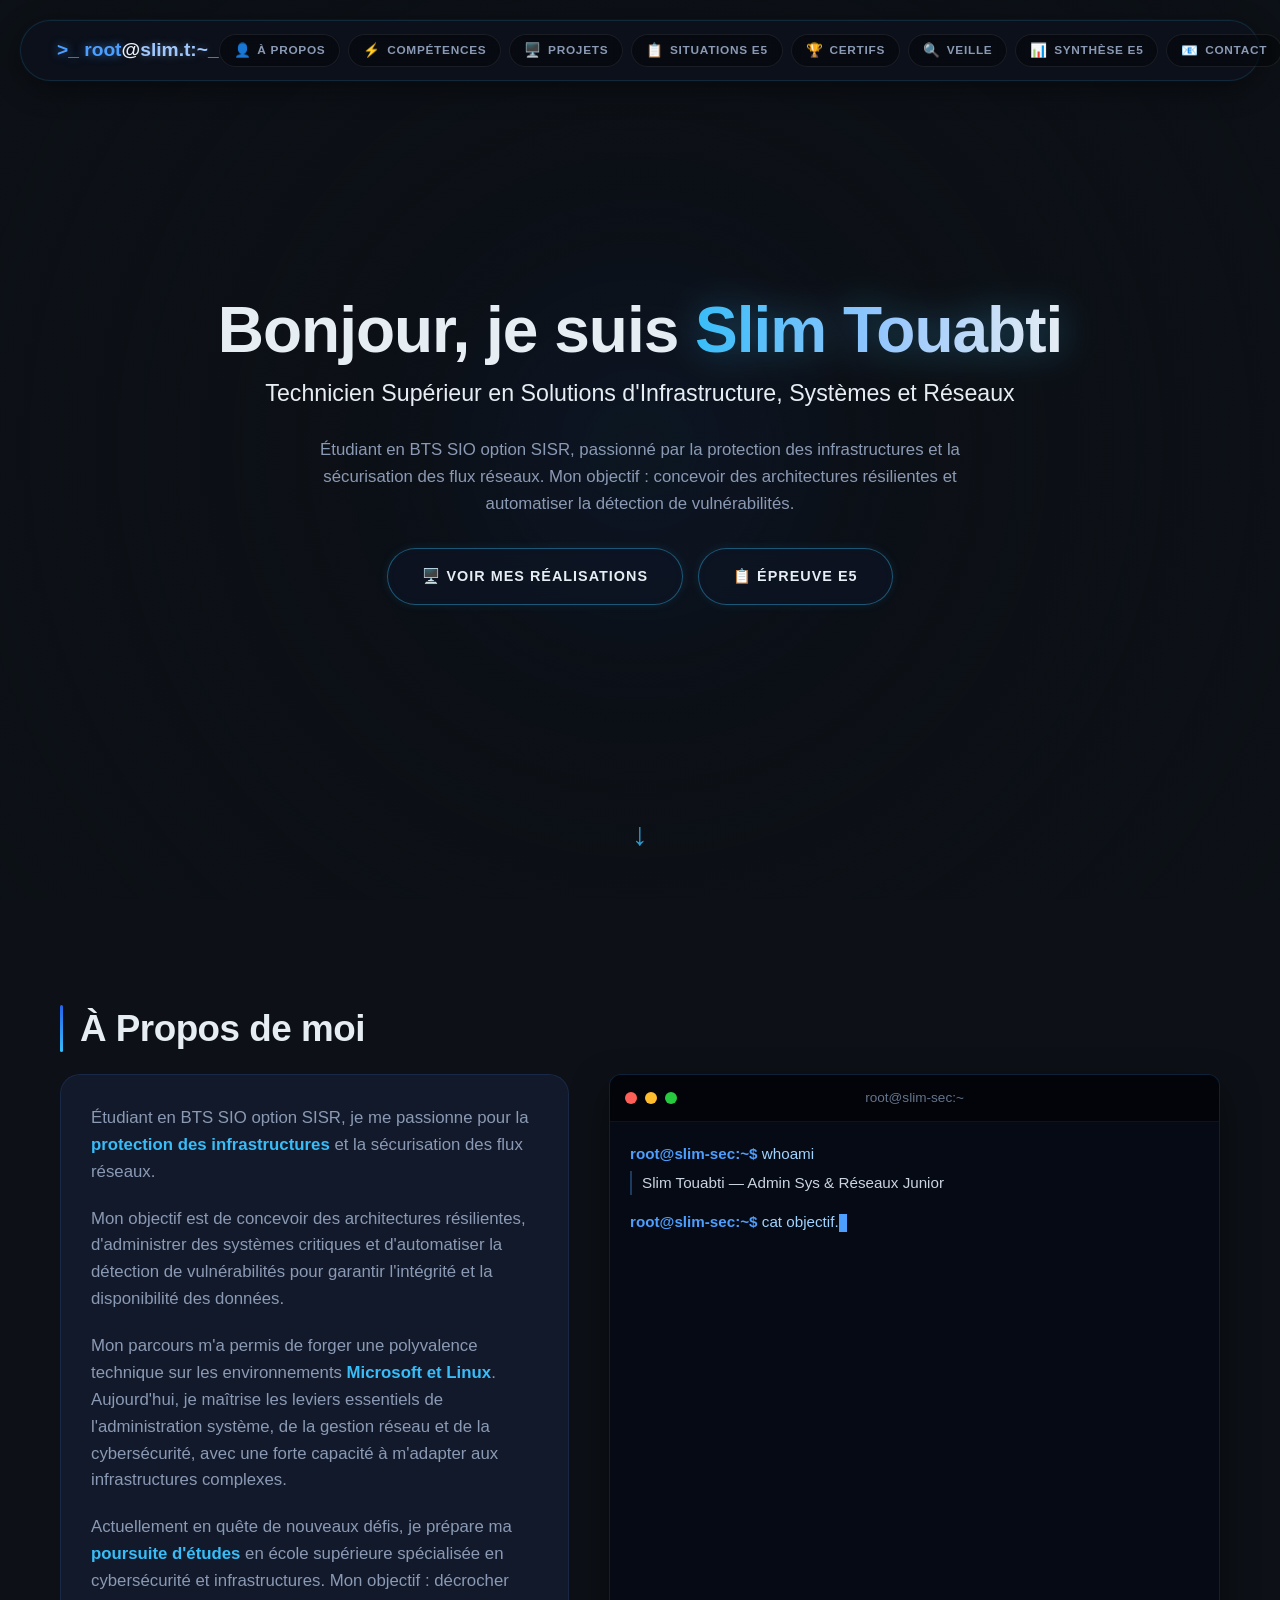
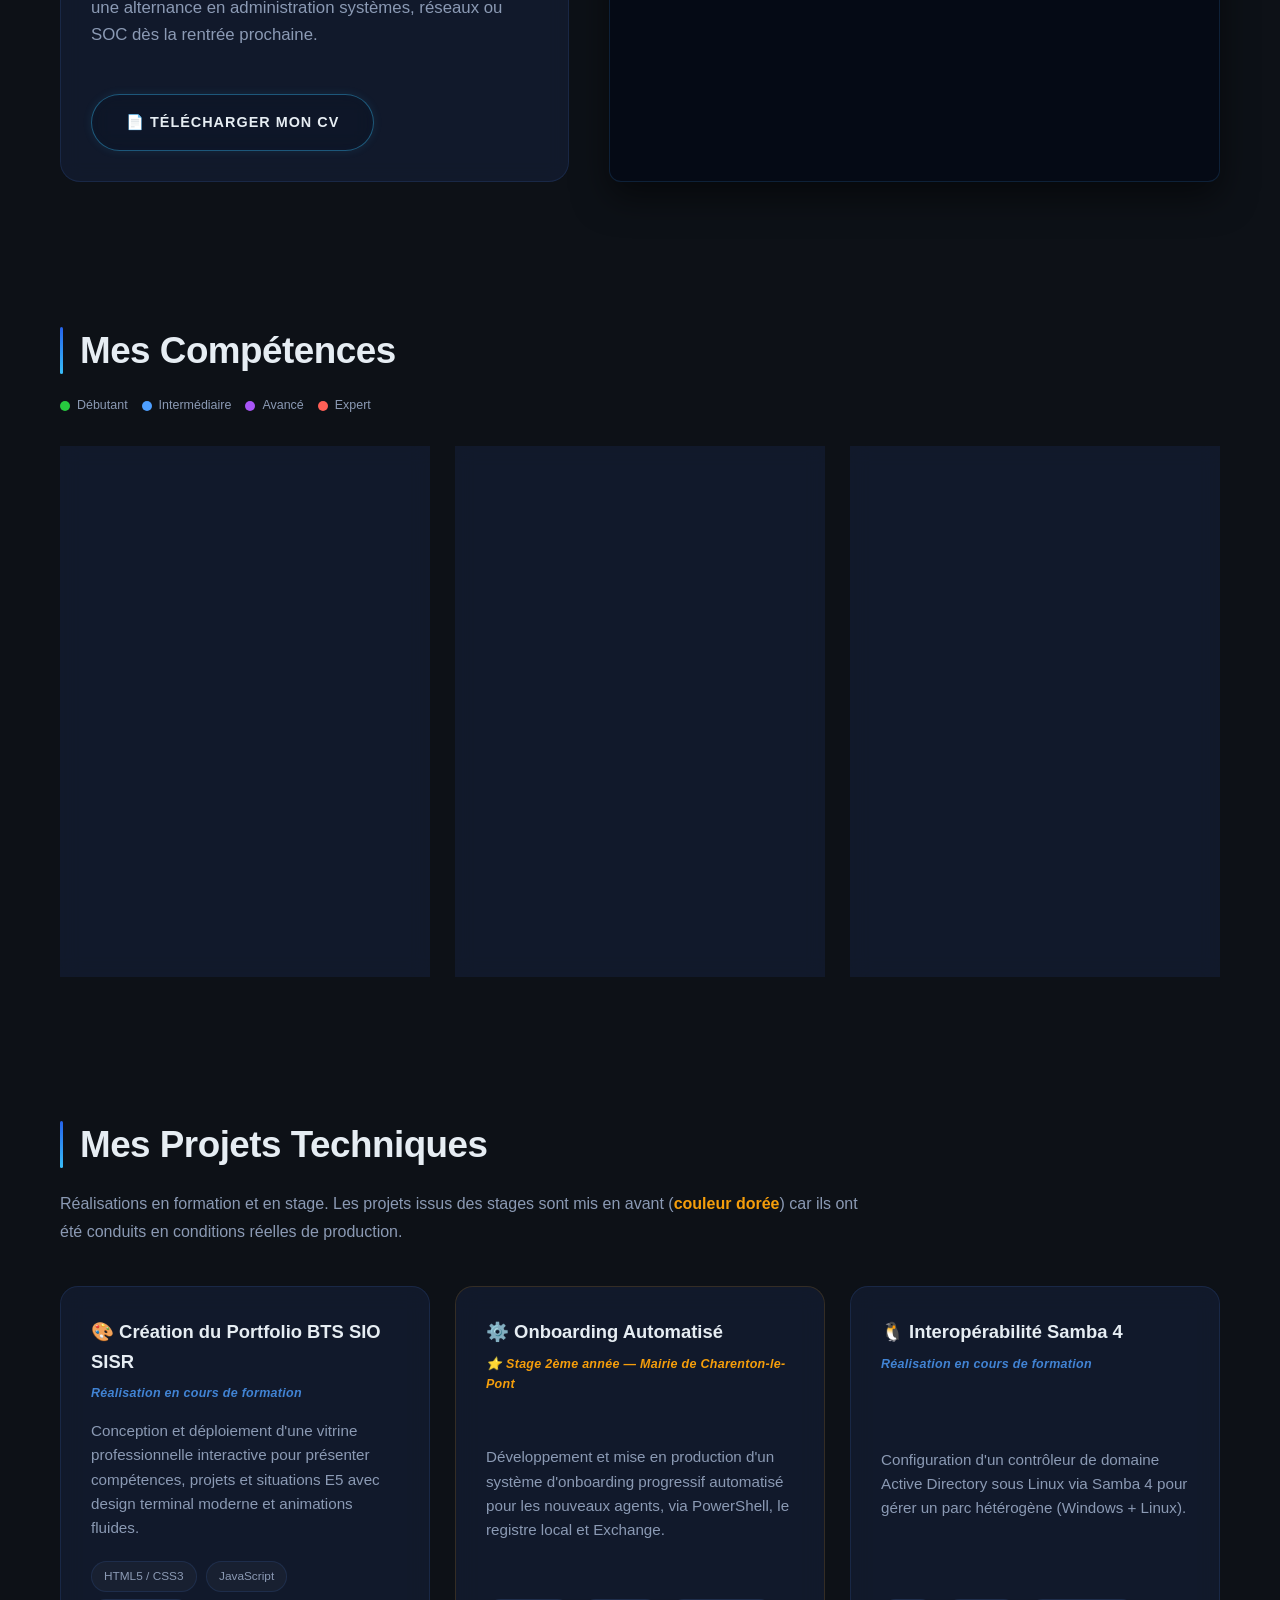
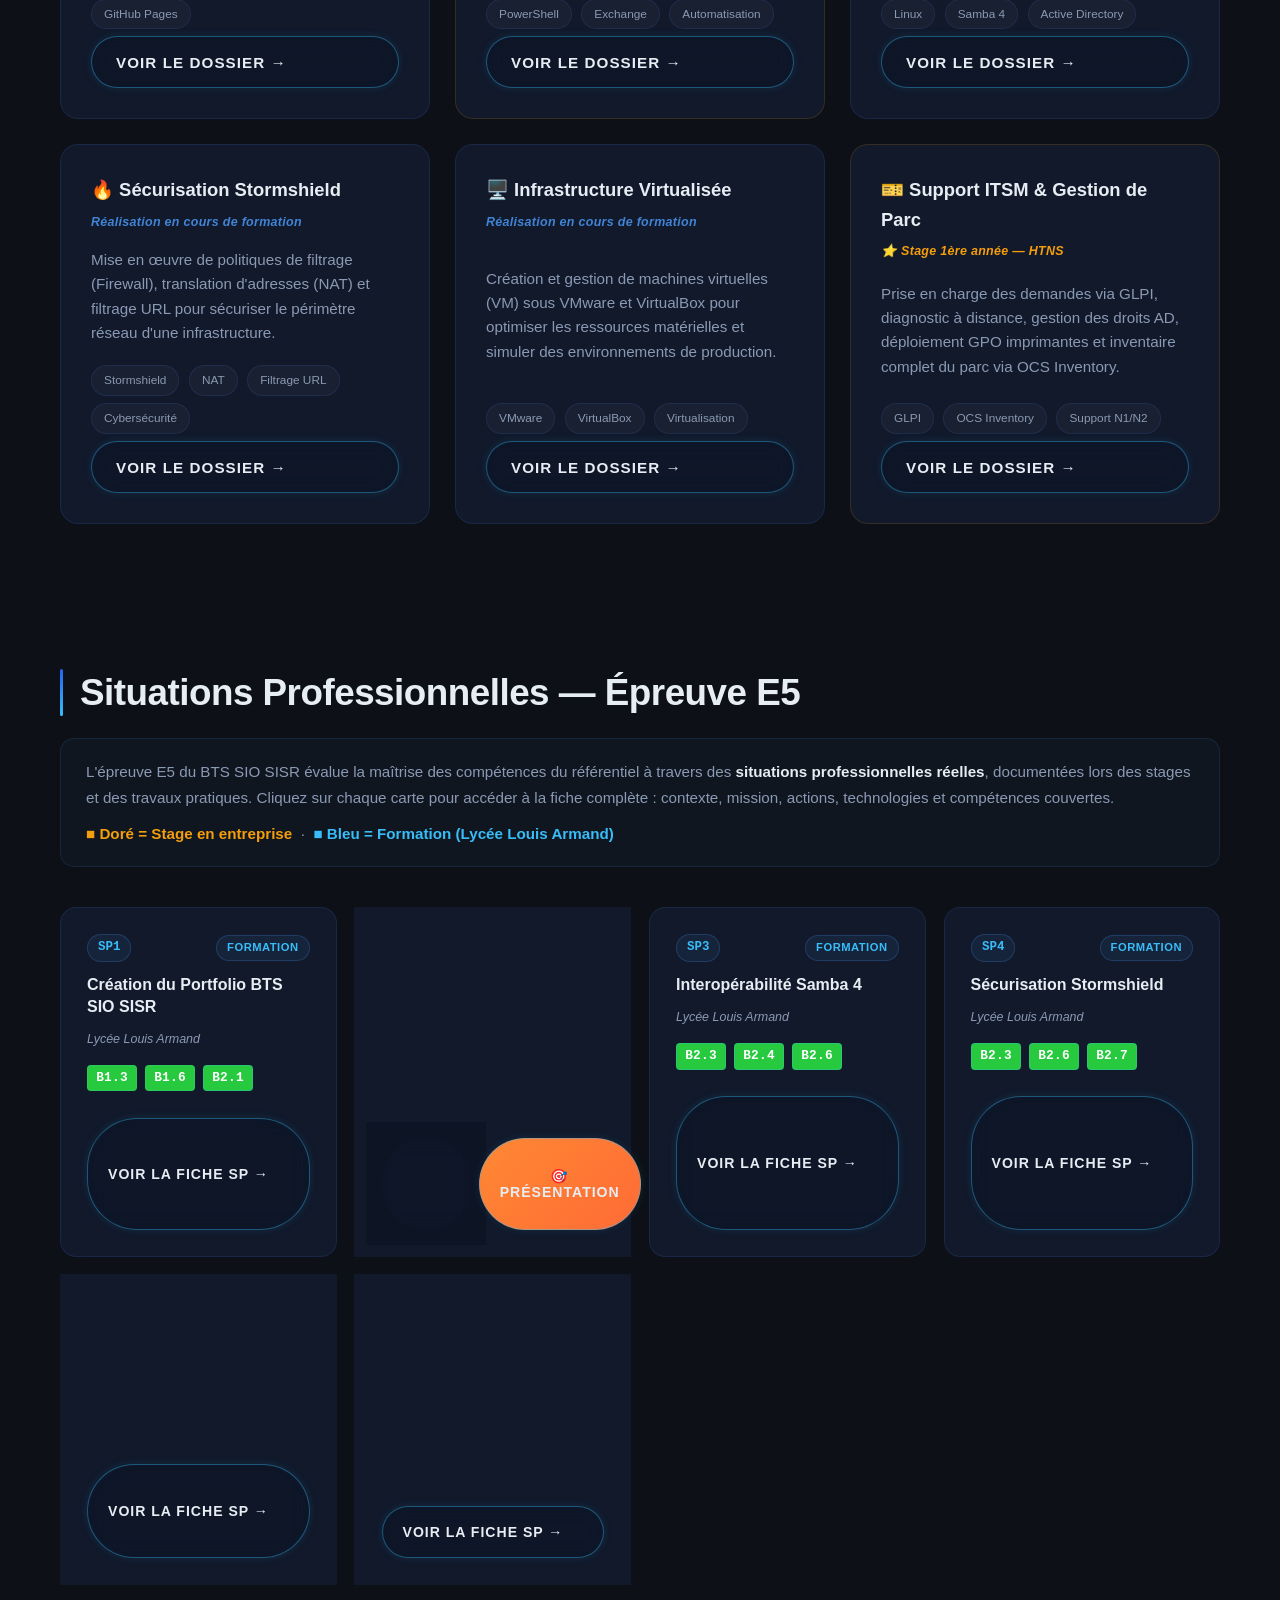
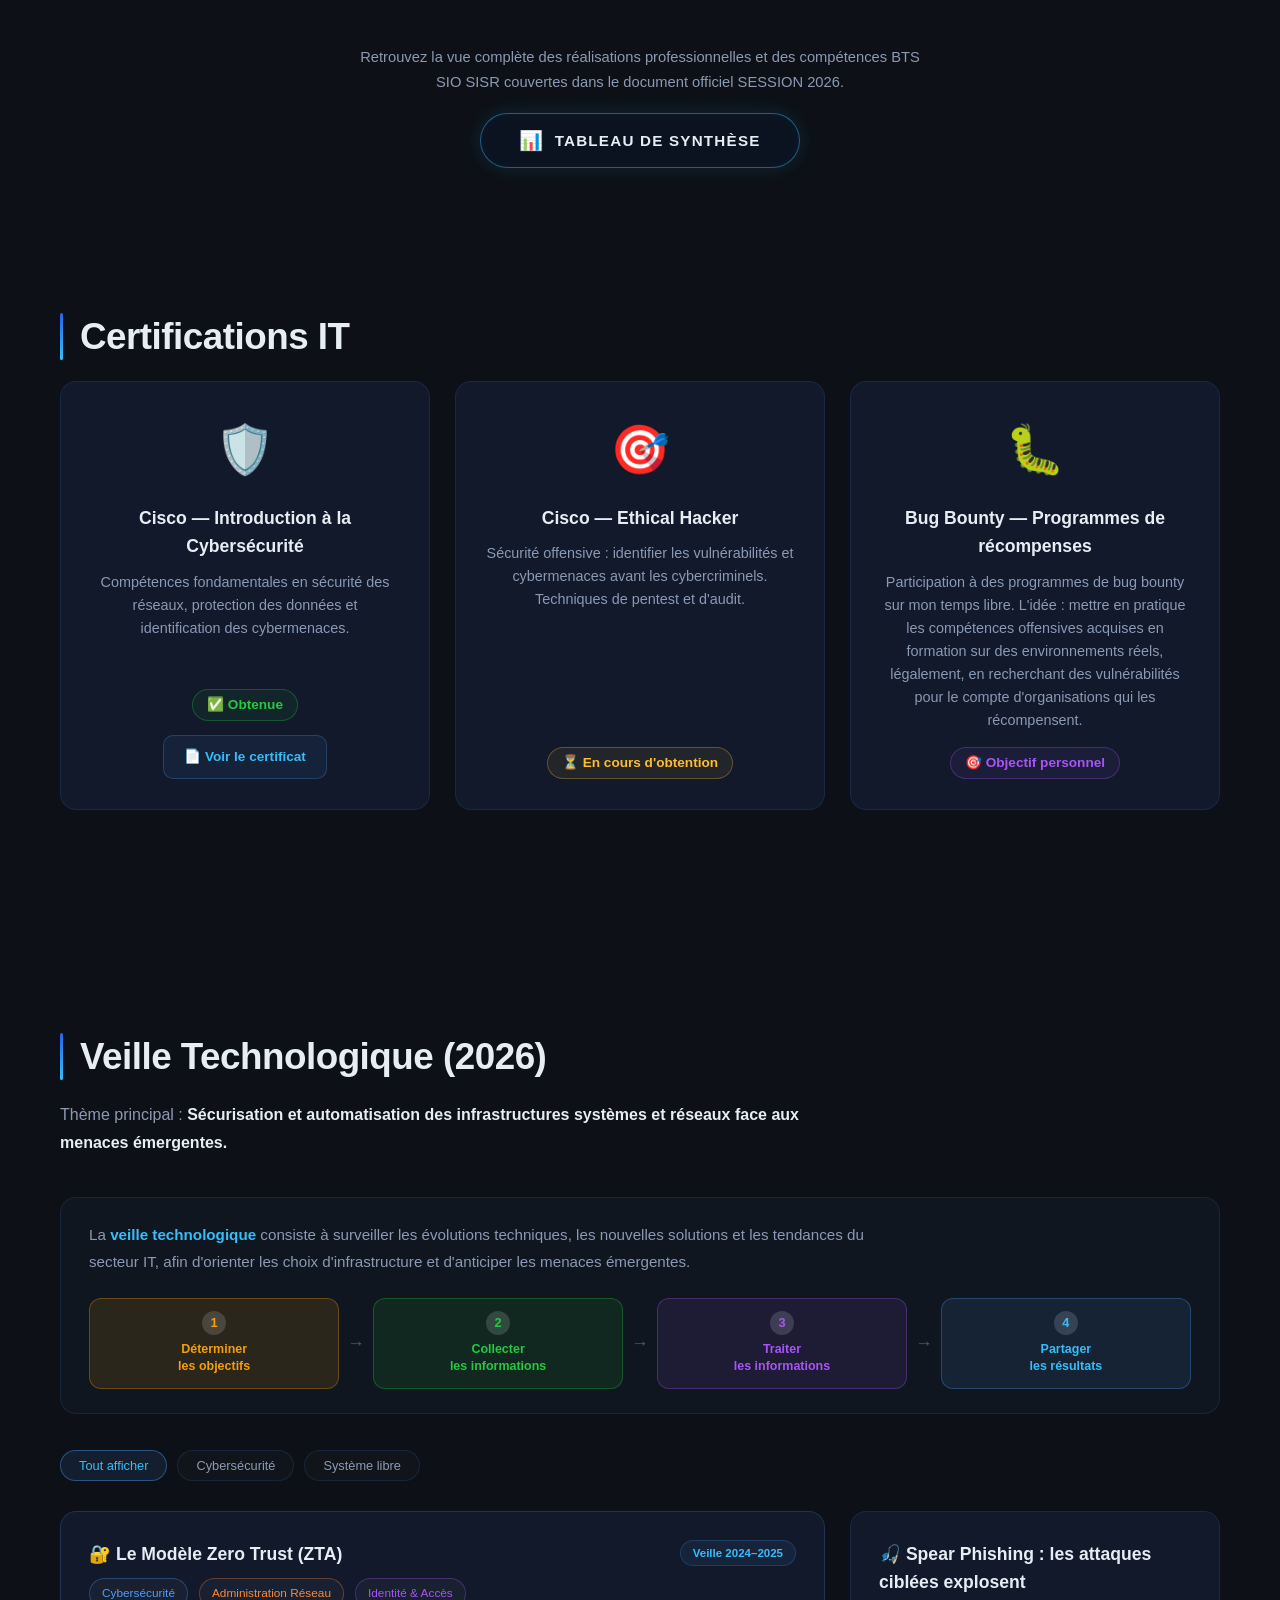
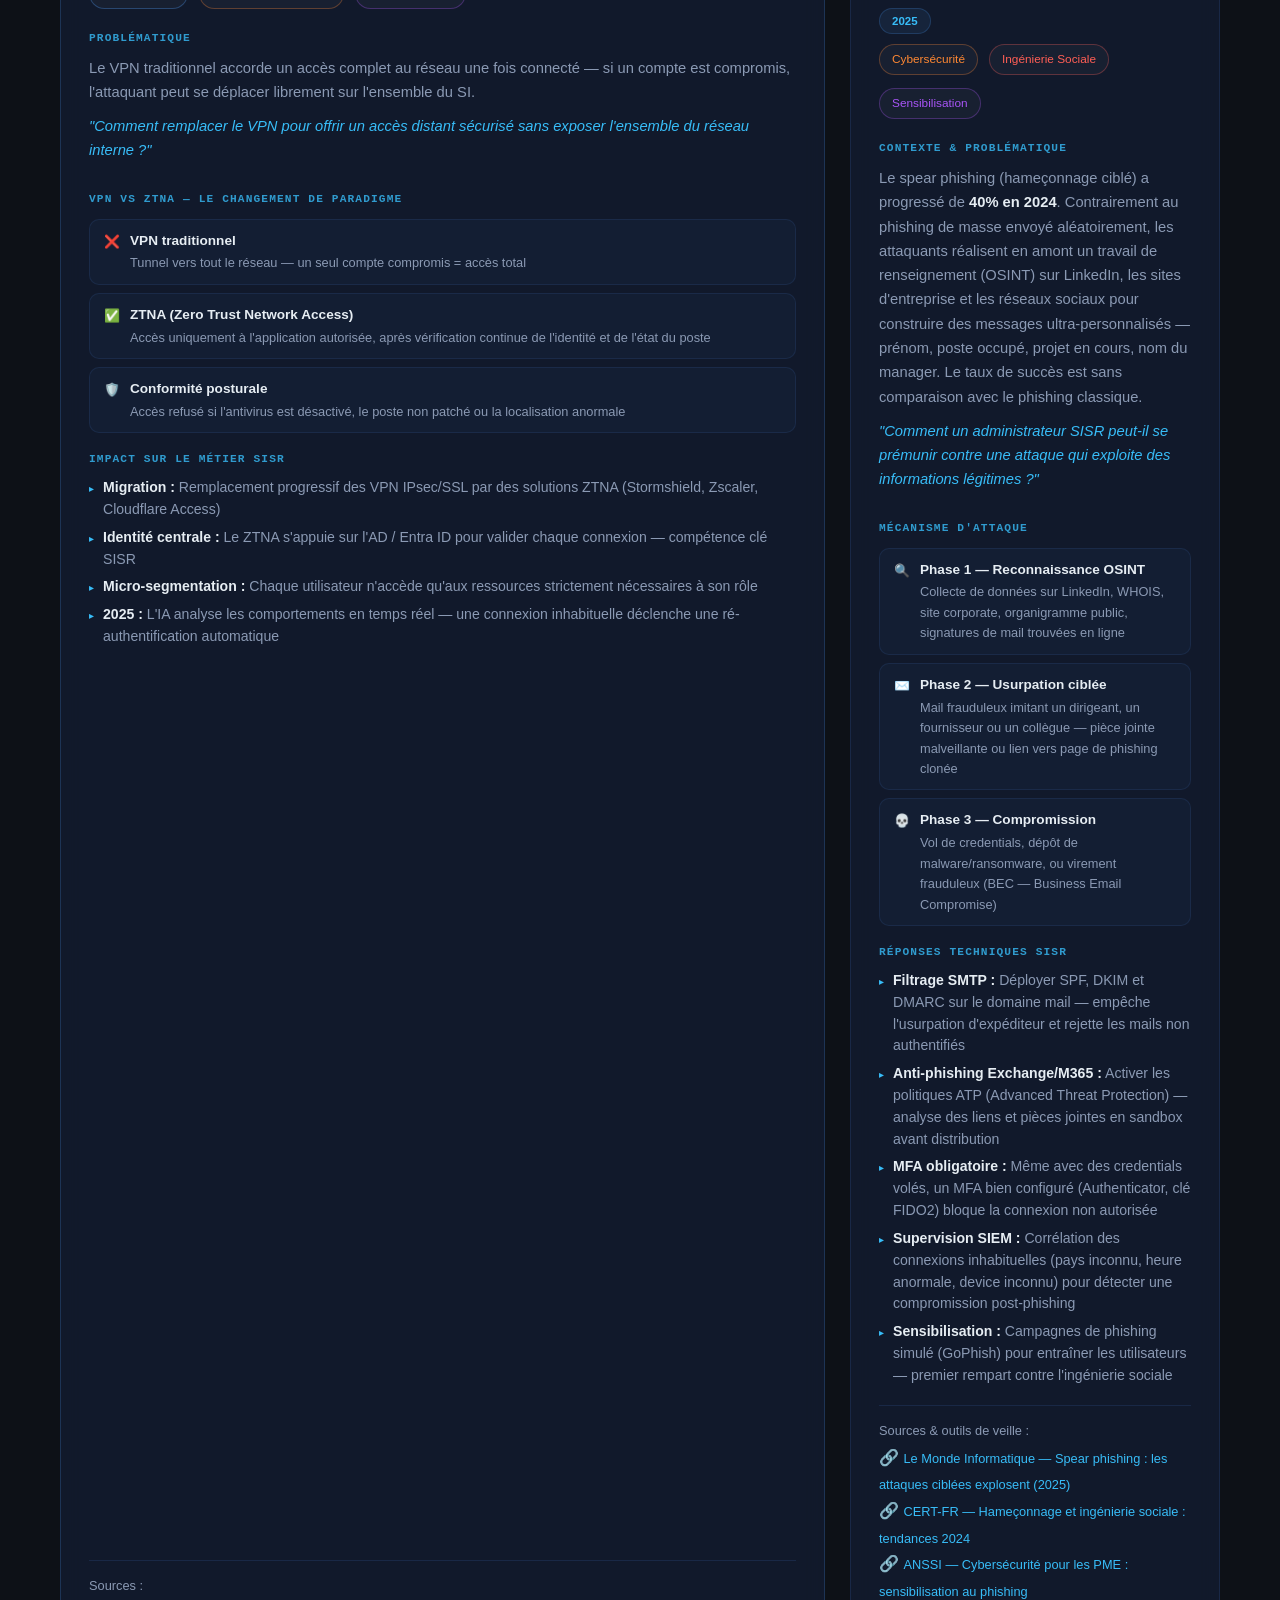
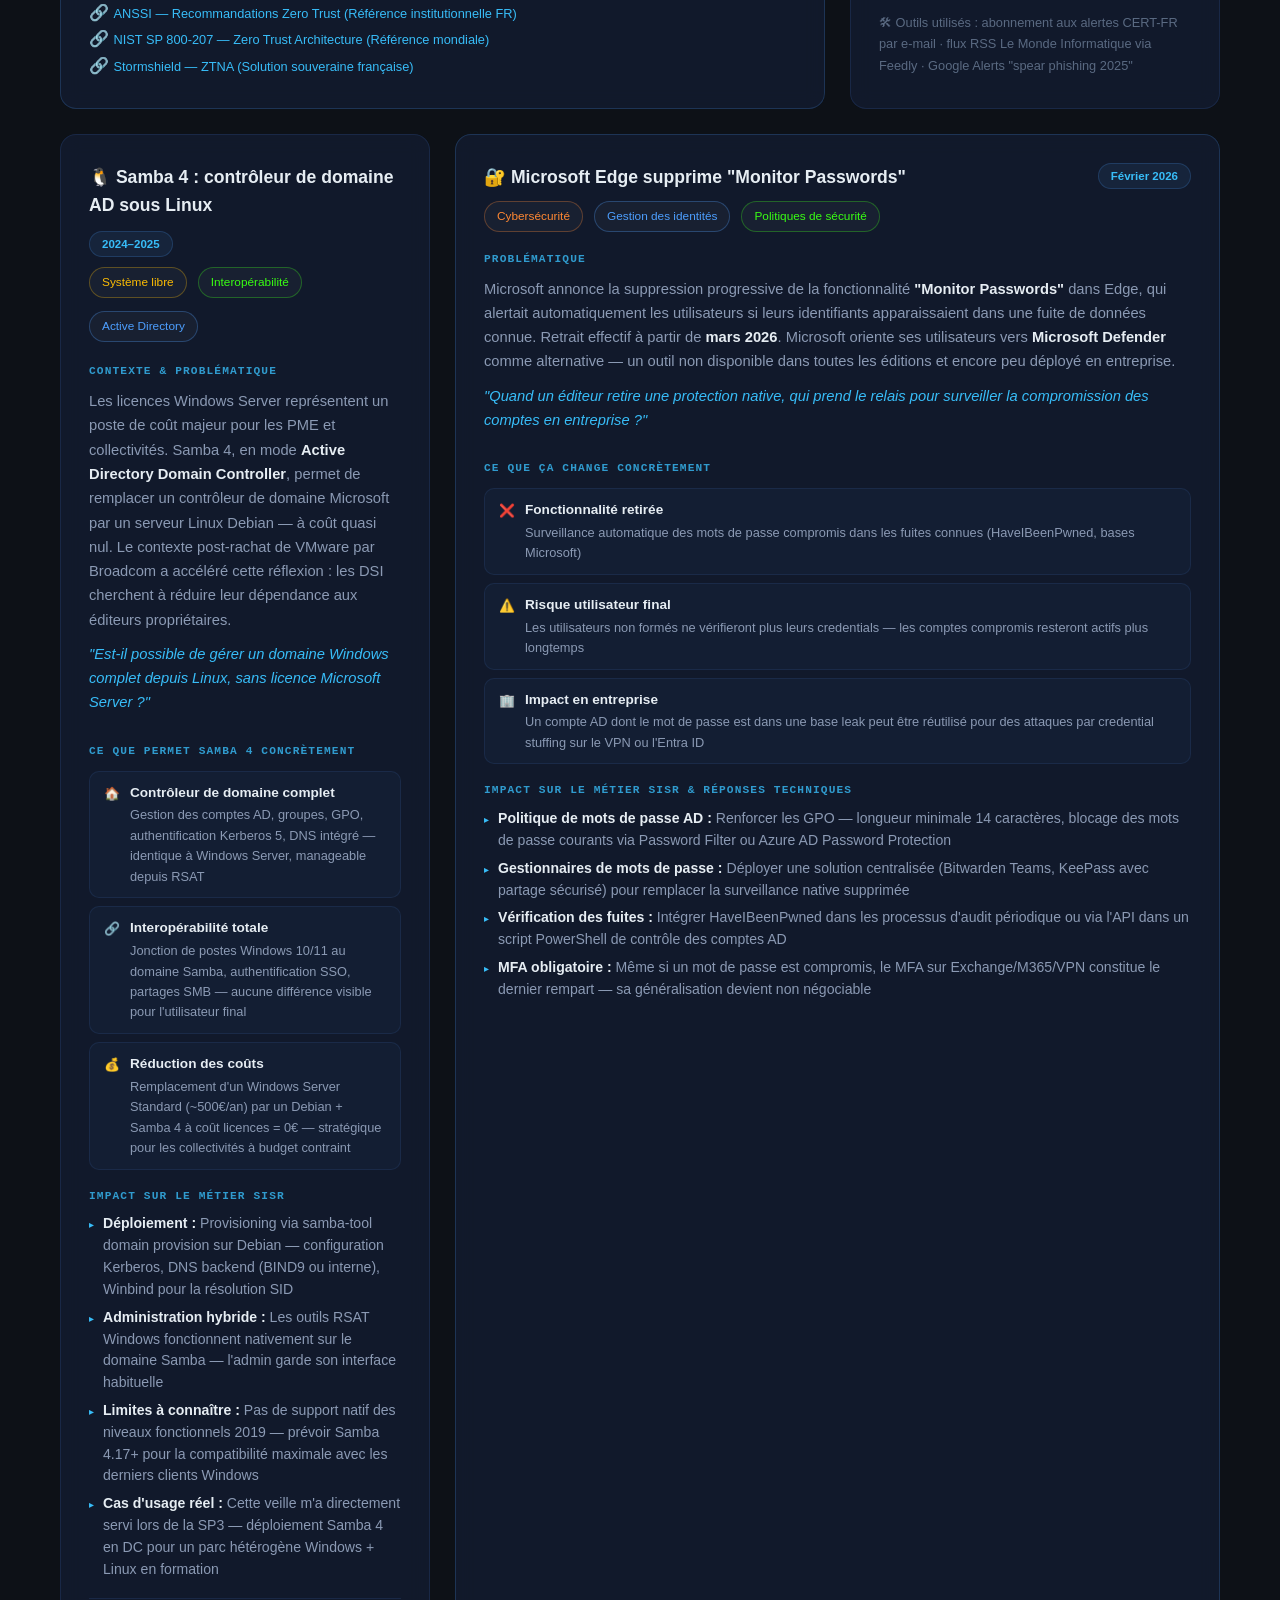
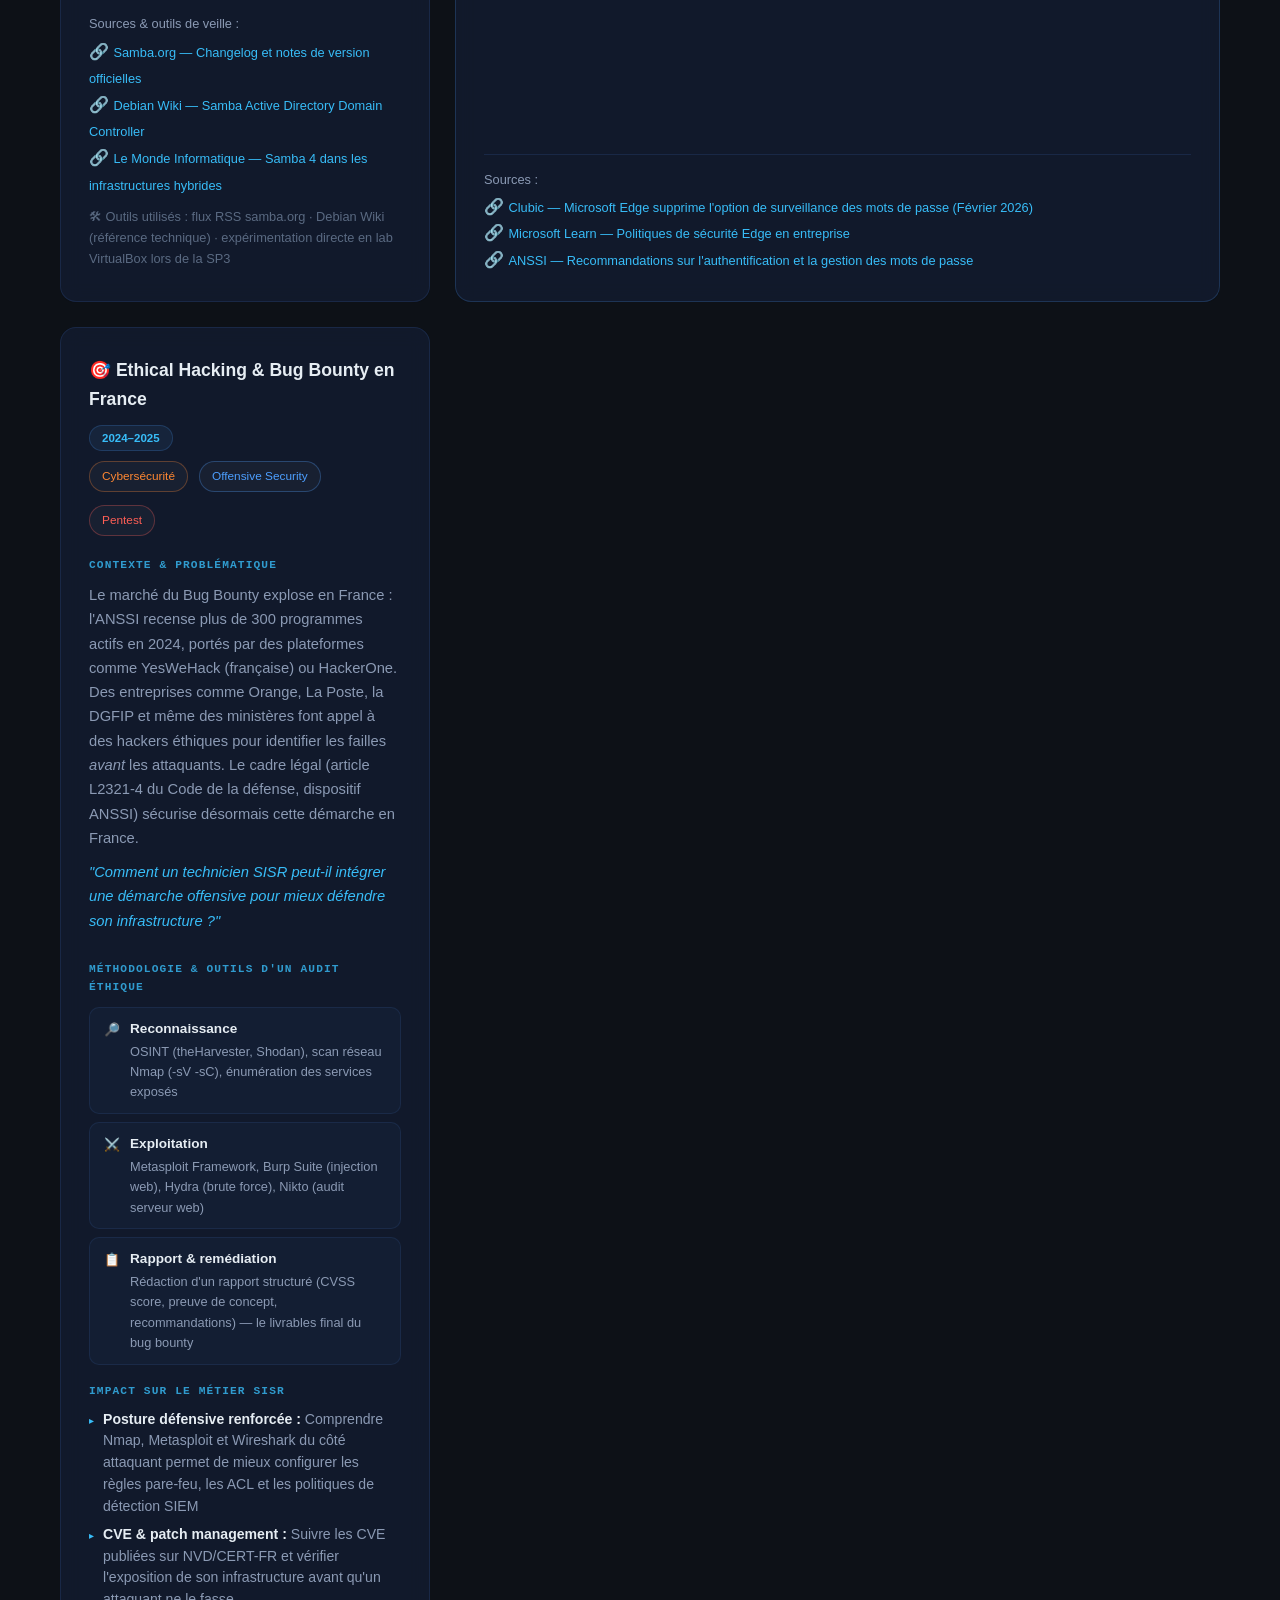
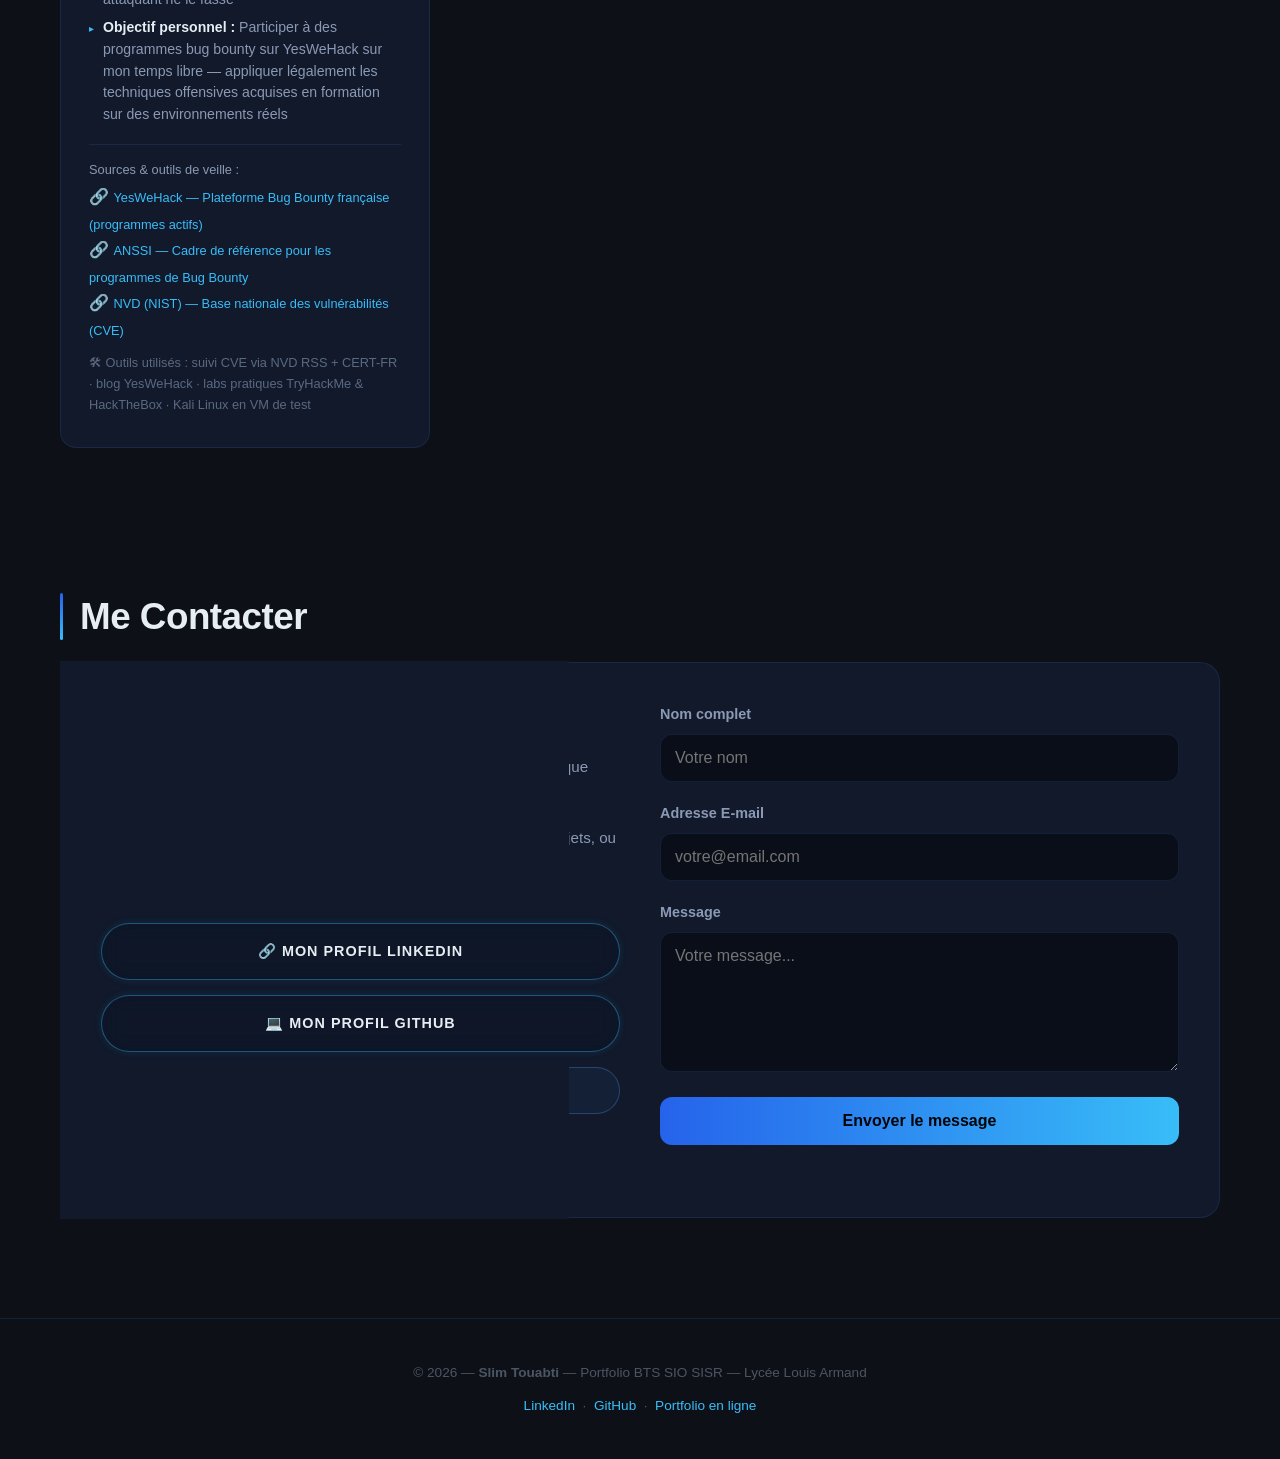
==== commit 10452e38: "Refonte visuelle UI/UX + fiche SP Samba4 + corrections E5 - Modernisation CSS : palette bleu-nuit/cy" ====
--- a/index.html
+++ b/index.html
@@ -388,7 +388,7 @@
                     <span class="comp-badge comp-b2">B2.4</span>
                     <span class="comp-badge comp-b2">B2.6</span>
                 </div>
-                <button class="btn btn-sp" data-modal="proj-samba">Voir la fiche SP →</button>
+                <a href="fiche-sp-samba4.html" target="_blank" class="btn btn-sp">Voir la fiche SP →</a>
             </div>
 
             <div class="sp-card">
@@ -541,8 +541,7 @@
         <div class="veille-filter">
             <button class="veille-filter-btn active" data-filter="all">Tout afficher</button>
             <button class="veille-filter-btn" data-filter="cybersecurite">Cybersécurité</button>
-            <button class="veille-filter-btn" data-filter="supervision">Supervision</button>
-            <button class="veille-filter-btn" data-filter="virtualisation">Virtualisation</button>
+
             <button class="veille-filter-btn" data-filter="systeme">Système libre</button>
         </div>
 
@@ -675,64 +674,6 @@
                         <li>🔗 <a href="https://www.ssi.gouv.fr/guide/la-cybersecurite-pour-les-tpe-pme-en-12-questions/" target="_blank" rel="noopener">ANSSI — Cybersécurité pour les PME : sensibilisation au phishing</a></li>
                     </ul>
                     <p style="margin-top:8px;font-size:0.8rem;color:var(--text-muted)">🛠 Outils utilisés : abonnement aux alertes CERT-FR par e-mail · flux RSS Le Monde Informatique via Feedly · Google Alerts "spear phishing 2025"</p>
-                </div>
-            </div>
-
-            <div class="veille-card" data-category="supervision">
-                <div class="veille-card-top">
-                    <h3>📊 SIEM Open-Source : Graylog & Wazuh en PME</h3>
-                    <span class="veille-periode">2024–2025</span>
-                </div>
-                <div style="margin-bottom:14px;display:flex;flex-wrap:wrap;gap:6px">
-                    <span class="badge" style="color:#ff8833;border-color:rgba(255,136,51,0.3)">Supervision</span>
-                    <span class="badge" style="color:#4d9fff;border-color:rgba(77,159,255,0.3)">Cybersécurité</span>
-                    <span class="badge" style="color:#39ff14;border-color:rgba(57,255,20,0.3)">SOC / Détection</span>
-                </div>
-
-                <div class="veille-section">
-                    <div class="veille-section-title">Contexte & Problématique</div>
-                    <p>Les SIEM propriétaires (Splunk, IBM QRadar) atteignent plusieurs dizaines de milliers d'euros par an — inaccessibles pour les PME et collectivités. Face à l'explosion des cyberattaques, ces organisations ont besoin de centraliser leurs logs et de détecter les anomalies sans exploser leur budget IT. Graylog et Wazuh comblent ce vide comme alternatives open-source crédibles.</p>
-                    <p style="margin-top:8px"><em style="color:var(--accent-neon)">"Comment détecter une intrusion en temps réel sur une infrastructure Windows sans payer une licence SIEM propriétaire ?"</em></p>
-                </div>
-
-                <div class="veille-section">
-                    <div class="veille-section-title">Wazuh vs Graylog — Deux approches complémentaires</div>
-                    <div class="veille-pillars">
-                        <div class="veille-pillar">
-                            <span class="veille-pillar-icon">🤖</span>
-                            <div>
-                                <strong>Wazuh — SIEM orienté sécurité</strong>
-                                <span>Agents déployés sur chaque machine (Windows/Linux), détection d'intrusion (HIDS), analyse des logs Windows Event, conformité RGPD/PCI-DSS automatisée</span>
-                            </div>
-                        </div>
-                        <div class="veille-pillar">
-                            <span class="veille-pillar-icon">📥</span>
-                            <div>
-                                <strong>Graylog — Agrégateur de logs centralisé</strong>
-                                <span>Collecte via Syslog/GELF depuis pare-feux, switches, serveurs. Tableaux de bord personnalisables, alertes sur patterns, recherche full-text dans les logs</span>
-                            </div>
-                        </div>
-                    </div>
-                </div>
-
-                <div class="veille-section">
-                    <div class="veille-section-title">Impact sur le métier SISR</div>
-                    <ul class="veille-impacts">
-                        <li><strong>Windows Event Forwarding :</strong> Configurer via GPO la collecte centralisée des logs des postes AD vers le SIEM — sans agent supplémentaire</li>
-                        <li><strong>Détection en temps réel :</strong> Règles de corrélation : X tentatives de connexion échouées sur un compte AD = alerte automatique → possible brute force</li>
-                        <li><strong>Conformité RGPD :</strong> Conservation des logs d'accès aux données personnelles pendant 12 mois — exigence légale tracée automatiquement par le SIEM</li>
-                        <li><strong>Réponse aux incidents :</strong> Timeline complète de l'attaque reconstruite depuis les logs — indispensable pour l'investigation post-incident</li>
-                    </ul>
-                </div>
-
-                <div class="veille-sources">
-                    <p>Sources & outils de veille :</p>
-                    <ul style="list-style:none">
-                        <li>🔗 <a href="https://graylog.org/post/what-is-a-siem/" target="_blank" rel="noopener">Graylog — What is a SIEM? (documentation officielle)</a></li>
-                        <li>🔗 <a href="https://wazuh.com/platform/siem/" target="_blank" rel="noopener">Wazuh — SIEM & XDR Platform</a></li>
-                        <li>🔗 <a href="https://www.ssi.gouv.fr/guide/recommandations-de-securite-pour-la-journalisation-des-systemes-microsoft-windows-en-environnement-active-directory/" target="_blank" rel="noopener">ANSSI — Journalisation et supervision Windows / Active Directory</a></li>
-                    </ul>
-                    <p style="margin-top:8px;font-size:0.8rem;color:var(--text-muted)">🛠 Outils utilisés : GitHub releases Wazuh (notifications activées) · newsletter Graylog · guide ANSSI journalisation · communauté Reddit r/sysadmin</p>
                 </div>
             </div>
 
--- a/css/style.css
+++ b/css/style.css
@@ -5,20 +5,20 @@
 
 /* --- VARIABLES --- */
 :root {
-    --bg-dark: #020408;
-    --bg-panel: rgba(255, 255, 255, 0.03);
-    --border-glass: rgba(255, 255, 255, 0.08);
-    --text-primary: #f1f5f9;
-    --text-secondary: #94a3b8;
-    --text-muted: #5a6a7e;
-    --accent-neon: #4d9fff;
-    --accent-glow: rgba(77, 159, 255, 0.3);
-    --accent-blue: #1e6fff;
-    --accent-white: #e0eeff;
-    --terminal-bg: rgba(5, 10, 20, 0.9);
-    --transition-smooth: all 0.5s cubic-bezier(0.23, 1, 0.32, 1);
+    --bg-dark: #0d1117;
+    --bg-panel: rgba(22, 34, 60, 0.55);
+    --border-glass: rgba(56, 100, 180, 0.2);
+    --text-primary: #e6edf3;
+    --text-secondary: #8b9ab4;
+    --text-muted: #5a6a82;
+    --accent-neon: #38bdf8;
+    --accent-glow: rgba(56, 189, 248, 0.2);
+    --accent-blue: #2563eb;
+    --accent-white: #e6edf3;
+    --terminal-bg: rgba(5, 10, 22, 0.92);
+    --transition-smooth: all 0.4s cubic-bezier(0.23, 1, 0.32, 1);
     --color-stage: #f59e0b;
-    --color-stage-glow: rgba(245, 158, 11, 0.25);
+    --color-stage-glow: rgba(245, 158, 11, 0.2);
 }
 
 /* --- RESET & BASE --- */
@@ -34,26 +34,26 @@
 }
 
 /* --- BACKGROUND --- */
-#bg-canvas { position: fixed; top: 0; left: 0; width: 100vw; height: 100vh; z-index: -2; pointer-events: none; }
-.bg-overlay { position: fixed; top: 0; left: 0; width: 100vw; height: 100vh; background: radial-gradient(circle at center, transparent 0%, rgba(2, 4, 8, 0.85) 100%); z-index: -1; pointer-events: none; }
+#bg-canvas { position: fixed; top: 0; left: 0; width: 100vw; height: 100vh; z-index: -2; pointer-events: none; opacity: 0.04; }
+.bg-overlay { position: fixed; top: 0; left: 0; width: 100vw; height: 100vh; background: radial-gradient(circle at center, rgba(13,17,23,0.4) 0%, rgba(13, 17, 23, 0.96) 100%); z-index: -1; pointer-events: none; }
 
 /* --- SCROLLBAR --- */
-::-webkit-scrollbar { width: 8px; }
+::-webkit-scrollbar { width: 6px; }
 ::-webkit-scrollbar-track { background: var(--bg-dark); }
-::-webkit-scrollbar-thumb { background: rgba(77, 159, 255, 0.3); border-radius: 4px; }
+::-webkit-scrollbar-thumb { background: rgba(56, 189, 248, 0.25); border-radius: 4px; }
 
 /* ============================================================
    NAVIGATION
    ============================================================ */
 nav {
     display: flex; justify-content: space-between; align-items: center;
-    padding: 15px 40px; background-color: rgba(2, 4, 8, 0.88);
-    backdrop-filter: blur(20px); -webkit-backdrop-filter: blur(20px);
+    padding: 13px 36px; background-color: rgba(13, 17, 28, 0.92);
+    backdrop-filter: blur(24px); -webkit-backdrop-filter: blur(24px);
     position: fixed; width: calc(100% - 40px); max-width: 1400px;
     top: 20px; left: 50%; transform: translateX(-50%);
     z-index: 1000; border-radius: 100px;
-    border: 1px solid rgba(77, 159, 255, 0.15);
-    box-shadow: 0 10px 30px rgba(0, 0, 0, 0.5), 0 0 0 1px rgba(77,159,255,0.05);
+    border: 1px solid rgba(56, 189, 248, 0.14);
+    box-shadow: 0 8px 28px rgba(0, 0, 0, 0.45), 0 0 0 1px rgba(56,189,248,0.04);
 }
 .logo {
     font-family: 'Consolas', 'Courier New', monospace;
@@ -87,15 +87,15 @@
 .nav-links a .nav-icon { font-size: 0.85rem; line-height: 1; }
 .nav-links a:hover {
     color: var(--text-primary);
-    border-color: rgba(245,158,11,0.55);
-    background: rgba(245,158,11,0.07);
-    box-shadow: 0 0 14px rgba(245,158,11,0.2);
+    border-color: rgba(56,189,248,0.5);
+    background: rgba(56,189,248,0.07);
+    box-shadow: 0 0 12px rgba(56,189,248,0.15);
 }
 .nav-links a.active {
-    color: #f59e0b;
-    border-color: rgba(245,158,11,0.7);
-    background: rgba(245,158,11,0.10);
-    box-shadow: 0 0 18px rgba(245,158,11,0.25);
+    color: #38bdf8;
+    border-color: rgba(56,189,248,0.65);
+    background: rgba(56,189,248,0.10);
+    box-shadow: 0 0 16px rgba(56,189,248,0.2);
 }
 
 /* Hamburger */
@@ -110,8 +110,8 @@
    ============================================================ */
 .hero { height: 100vh; display: flex; justify-content: center; align-items: center; text-align: center; padding: 0 20px; position: relative; }
 .hero::before { content: ''; position: absolute; width: 500px; height: 500px; background: radial-gradient(circle, rgba(30, 111, 255, 0.15) 0%, transparent 70%); border-radius: 50%; filter: blur(80px); opacity: 0.6; z-index: -1; }
-.hero h1 { font-size: 4rem; font-weight: 900; letter-spacing: -1px; margin-bottom: 10px; line-height: 1.1; }
-.hero h1 span { background: linear-gradient(90deg, #4d9fff, #a0d4ff, #ffffff); -webkit-background-clip: text; background-clip: text; color: transparent; filter: drop-shadow(0 0 20px rgba(77, 159, 255, 0.5)); }
+.hero h1 { font-size: 4rem; font-weight: 800; letter-spacing: -1px; margin-bottom: 10px; line-height: 1.1; }
+.hero h1 span { background: linear-gradient(90deg, #38bdf8, #93c5fd, #e6edf3); -webkit-background-clip: text; background-clip: text; color: transparent; filter: drop-shadow(0 0 18px rgba(56, 189, 248, 0.35)); }
 .hero h2 { font-size: 1.45rem; font-weight: 500; color: var(--text-primary); margin-top: 10px; }
 .hero p { margin: 25px auto; max-width: 680px; font-size: 1.05rem; color: var(--text-secondary); }
 .hero-btns { margin-top: 30px; display: flex; justify-content: center; gap: 15px; flex-wrap: wrap; }
@@ -121,29 +121,29 @@
     display: inline-flex;
     align-items: center;
     gap: 10px;
-    padding: 18px 36px;
-    background: rgba(5, 8, 16, 0.65);
-    backdrop-filter: blur(8px);
-    color: #f8f8f8;
+    padding: 16px 34px;
+    background: rgba(13, 20, 36, 0.7);
+    backdrop-filter: blur(10px);
+    color: #e6edf3;
     text-decoration: none;
     border-radius: 50px;
-    font-weight: 700;
-    font-size: 0.95rem;
+    font-weight: 600;
+    font-size: 0.9rem;
     text-transform: uppercase;
-    letter-spacing: 0.08em;
-    border: 1.5px solid rgba(245,158,11,0.55);
-    box-shadow: 0 0 12px rgba(245,158,11,0.15), inset 0 0 12px rgba(245,158,11,0.04);
+    letter-spacing: 0.07em;
+    border: 1.5px solid rgba(56,189,248,0.4);
+    box-shadow: 0 0 10px rgba(56,189,248,0.1), inset 0 0 10px rgba(56,189,248,0.03);
     transition: var(--transition-smooth);
     cursor: pointer;
     position: relative;
-    min-height: 56px;
+    min-height: 52px;
 }
 .btn::before {
     content: '';
     position: absolute;
     inset: -1px;
     border-radius: 50px;
-    background: linear-gradient(135deg, rgba(245,158,11,0.3) 0%, rgba(255,200,60,0.08) 50%, rgba(245,158,11,0.18) 100%);
+    background: linear-gradient(135deg, rgba(56,189,248,0.18) 0%, rgba(37,99,235,0.06) 50%, rgba(56,189,248,0.12) 100%);
     opacity: 0;
     transition: opacity 0.3s;
     pointer-events: none;
@@ -151,8 +151,8 @@
 .btn:hover::before { opacity: 1; }
 .btn:hover {
     color: #fff;
-    border-color: rgba(245,158,11,0.9);
-    box-shadow: 0 0 28px rgba(245,158,11,0.4), 0 0 60px rgba(245,158,11,0.15), inset 0 0 18px rgba(245,158,11,0.08);
+    border-color: rgba(56,189,248,0.85);
+    box-shadow: 0 0 22px rgba(56,189,248,0.3), 0 0 50px rgba(56,189,248,0.1), inset 0 0 14px rgba(56,189,248,0.06);
     transform: translateY(-2px);
 }
 
@@ -163,9 +163,9 @@
    SECTIONS COMMUNES
    ============================================================ */
 .section { padding: 100px 20px 40px; max-width: 1200px; margin: auto; min-height: 80vh; position: relative; }
-.section-title { margin-bottom: 15px; font-size: 2.5rem; font-weight: 900; color: var(--text-primary); position: relative; padding-left: 20px; }
-.section-title::before { content: ''; position: absolute; left: 0; top: 5px; height: 80%; width: 4px; background: linear-gradient(to bottom, var(--accent-blue), var(--accent-neon)); border-radius: 2px; }
-.section-subtitle { color: var(--text-secondary); margin-bottom: 40px; font-size: 1rem; max-width: 800px; line-height: 1.7; }
+.section-title { margin-bottom: 15px; font-size: 2.3rem; font-weight: 800; color: var(--text-primary); position: relative; padding-left: 20px; letter-spacing: -0.5px; }
+.section-title::before { content: ''; position: absolute; left: 0; top: 5px; height: 80%; width: 3px; background: linear-gradient(to bottom, var(--accent-blue), var(--accent-neon)); border-radius: 2px; }
+.section-subtitle { color: var(--text-secondary); margin-bottom: 40px; font-size: 1rem; max-width: 800px; line-height: 1.75; }
 
 /* ============================================================
    À PROPOS
@@ -249,8 +249,8 @@
    ============================================================ */
 .grid-container { display: grid; grid-template-columns: repeat(auto-fit, minmax(320px, 1fr)); gap: 25px; }
 .card {
-    background: var(--bg-panel); backdrop-filter: blur(10px); padding: 30px;
-    border-radius: 16px; border: 1px solid var(--border-glass); transition: var(--transition-smooth);
+    background: var(--bg-panel); backdrop-filter: blur(12px); padding: 30px;
+    border-radius: 18px; border: 1px solid var(--border-glass); transition: var(--transition-smooth);
     position: relative; overflow: hidden; display: flex; flex-direction: column;
 }
 .card::after { content: ''; position: absolute; width: 100px; height: 100px; background: var(--accent-glow); border-radius: 50%; filter: blur(30px); opacity: 0; transition: var(--transition-smooth); top: -50px; right: -50px; z-index: -1; }
@@ -296,24 +296,24 @@
     display: inline-flex;
     align-items: center;
     gap: 10px;
-    padding: 16px 40px;
-    background: rgba(5, 8, 16, 0.7);
+    padding: 15px 38px;
+    background: rgba(13, 20, 36, 0.75);
     backdrop-filter: blur(10px);
-    color: #f8f8f8;
+    color: #e6edf3;
     border-radius: 50px;
-    font-weight: 700;
-    font-size: 1rem;
+    font-weight: 600;
+    font-size: 0.95rem;
     text-transform: uppercase;
-    letter-spacing: 0.1em;
-    border: 1.5px solid rgba(245,158,11,0.6);
-    box-shadow: 0 0 20px rgba(245,158,11,0.2), inset 0 0 16px rgba(245,158,11,0.05);
+    letter-spacing: 0.08em;
+    border: 1.5px solid rgba(56,189,248,0.45);
+    box-shadow: 0 0 18px rgba(56,189,248,0.12), inset 0 0 14px rgba(56,189,248,0.04);
     cursor: pointer;
     transition: all 0.3s ease;
     position: relative;
 }
 .btn-synthese-pdf:hover {
-    border-color: rgba(245,158,11,1);
-    box-shadow: 0 0 40px rgba(245,158,11,0.5), 0 0 80px rgba(245,158,11,0.15);
+    border-color: rgba(56,189,248,0.9);
+    box-shadow: 0 0 32px rgba(56,189,248,0.35), 0 0 70px rgba(56,189,248,0.12);
     transform: translateY(-3px);
     color: #fff;
 }
@@ -392,13 +392,13 @@
 .sp-grid { display: grid; grid-template-columns: repeat(auto-fit, minmax(270px, 1fr)); gap: 18px; }
 
 .sp-card {
-    background: var(--bg-panel); backdrop-filter: blur(10px); padding: 22px;
-    border-radius: 14px; border: 1px solid var(--border-glass);
-    transition: var(--transition-smooth); display: flex; flex-direction: column; gap: 10px;
-}
-.sp-card:hover { transform: translateY(-6px); border-color: rgba(77,159,255,0.3); box-shadow: 0 15px 35px rgba(0,0,0,0.4); }
-.sp-card-stage { border-color: rgba(245, 158, 11, 0.15); }
-.sp-card-stage:hover { border-color: rgba(245, 158, 11, 0.4); box-shadow: 0 15px 35px rgba(0,0,0,0.4), 0 0 15px var(--color-stage-glow); }
+    background: var(--bg-panel); backdrop-filter: blur(12px); padding: 26px;
+    border-radius: 16px; border: 1px solid var(--border-glass);
+    transition: var(--transition-smooth); display: flex; flex-direction: column; gap: 12px;
+}
+.sp-card:hover { transform: translateY(-5px); border-color: rgba(56,189,248,0.35); box-shadow: 0 12px 32px rgba(0,0,0,0.35), 0 0 0 1px rgba(56,189,248,0.08); }
+.sp-card-stage { border-color: rgba(245, 158, 11, 0.18); }
+.sp-card-stage:hover { border-color: rgba(245, 158, 11, 0.45); box-shadow: 0 12px 32px rgba(0,0,0,0.35), 0 0 18px var(--color-stage-glow); }
 
 .sp-header { display: flex; justify-content: space-between; align-items: center; }
 .sp-number { font-family: 'Consolas', monospace; font-size: 0.78rem; color: var(--accent-neon); background: rgba(77,159,255,0.08); padding: 3px 10px; border-radius: 20px; border: 1px solid rgba(77,159,255,0.2); font-weight: 700; }
@@ -410,11 +410,11 @@
 .sp-lieu { font-size: 0.78rem; color: var(--text-secondary); font-style: italic; }
 
 .sp-comp-list { display: flex; flex-wrap: wrap; gap: 5px; margin-top: 4px; }
-.comp-badge { font-size: 0.7rem; font-weight: 700; padding: 2px 9px; border-radius: 20px; font-family: 'Consolas', monospace; }
-.comp-b1 { background: rgba(39, 201, 63, 0.1); color: #27c93f; border: 1px solid rgba(39,201,63,0.25); }
-.comp-b2 { background: rgba(77, 159, 255, 0.1); color: var(--accent-neon); border: 1px solid rgba(77,159,255,0.25); }
-
-.btn-sp { margin-top: 12px; width: 100%; text-align: center; padding: 14px 20px; font-size: 0.95rem; }
+.comp-badge { font-size: 0.72rem; font-weight: 700; padding: 3px 11px; border-radius: 20px; font-family: 'Consolas', monospace; letter-spacing: 0.02em; }
+.comp-b1 { background: rgba(52, 211, 153, 0.1); color: #34d399; border: 1px solid rgba(52,211,153,0.28); }
+.comp-b2 { background: rgba(56, 189, 248, 0.1); color: var(--accent-neon); border: 1px solid rgba(56,189,248,0.28); }
+
+.btn-sp { margin-top: 14px; width: 100%; text-align: center; padding: 13px 20px; font-size: 0.88rem; border-radius: 50px; }
 
 /* ============================================================
    TABLEAU DE SYNTHÈSE OFFICIEL BTS SIO 2026
@@ -637,10 +637,10 @@
 .modal-overlay.open { opacity: 1; visibility: visible; }
 
 .modal-box {
-    background: #0b1220; border: 1px solid rgba(77,159,255,0.2); border-radius: 20px;
+    background: #0d1625; border: 1px solid rgba(56,189,248,0.18); border-radius: 20px;
     max-width: 760px; width: 100%; max-height: 88vh; overflow-y: auto; padding: 38px;
     position: relative; transform: translateY(18px); transition: transform 0.35s ease;
-    box-shadow: 0 30px 70px rgba(0,0,0,0.7), 0 0 0 1px rgba(77,159,255,0.08);
+    box-shadow: 0 30px 70px rgba(0,0,0,0.6), 0 0 0 1px rgba(56,189,248,0.06);
 }
 .modal-box::-webkit-scrollbar { width: 5px; }
 .modal-box::-webkit-scrollbar-thumb { background: rgba(77,159,255,0.3); border-radius: 3px; }
@@ -671,8 +671,8 @@
 .modal-tag { background: rgba(77,159,255,0.07); border: 1px solid rgba(77,159,255,0.2); color: var(--accent-neon); padding: 4px 13px; border-radius: 30px; font-size: 0.77rem; font-weight: 500; }
 
 .modal-comp-tags { display: flex; flex-wrap: wrap; gap: 8px; margin-bottom: 12px; }
-.modal-comp-b1 { background: rgba(39,201,63,0.1); border: 1px solid rgba(39,201,63,0.28); color: #27c93f; padding: 5px 14px; border-radius: 30px; font-size: 0.78rem; font-weight: 700; font-family: 'Consolas', monospace; cursor: default; }
-.modal-comp-b2 { background: rgba(77,159,255,0.1); border: 1px solid rgba(77,159,255,0.28); color: var(--accent-neon); padding: 5px 14px; border-radius: 30px; font-size: 0.78rem; font-weight: 700; font-family: 'Consolas', monospace; cursor: default; }
+.modal-comp-b1 { background: rgba(52,211,153,0.1); border: 1px solid rgba(52,211,153,0.28); color: #34d399; padding: 5px 14px; border-radius: 30px; font-size: 0.78rem; font-weight: 700; font-family: 'Consolas', monospace; cursor: default; }
+.modal-comp-b2 { background: rgba(56,189,248,0.1); border: 1px solid rgba(56,189,248,0.28); color: var(--accent-neon); padding: 5px 14px; border-radius: 30px; font-size: 0.78rem; font-weight: 700; font-family: 'Consolas', monospace; cursor: default; }
 .modal-comp-legend { display: flex; flex-direction: column; gap: 6px; margin-top: 4px; }
 .comp-legend-item { display: flex; align-items: center; gap: 10px; font-size: 0.82rem; }
 .comp-legend-code { padding: 2px 9px; font-size: 0.72rem; }
@@ -1062,16 +1062,15 @@
 
 .presentation-box {
     position: relative;
-    width: 90%;
-    max-width: 1000px;
-    height: 80vh;
+    width: 100%;
+    max-width: 100%;
+    height: 100vh;
     background-color: var(--bg-dark);
-    border: 2px solid var(--accent-neon);
-    border-radius: 12px;
     display: flex;
     flex-direction: column;
-    box-shadow: 0 0 40px var(--accent-glow), inset 0 0 30px rgba(77, 159, 255, 0.08);
-    animation: slideInPresentation 0.5s cubic-bezier(0.23, 1, 0.32, 1);
+    border: none;
+    border-radius: 0;
+    box-shadow: none;
 }
 
 @keyframes slideInPresentation {
@@ -1087,14 +1086,14 @@
 
 .presentation-close {
     position: absolute;
-    top: 20px;
-    right: 20px;
-    width: 40px;
-    height: 40px;
+    top: 30px;
+    right: 30px;
+    width: 50px;
+    height: 50px;
     border: none;
     background: rgba(255, 95, 86, 0.1);
     color: #ff5f56;
-    font-size: 24px;
+    font-size: 28px;
     border-radius: 50%;
     cursor: pointer;
     z-index: 2001;
@@ -1117,7 +1116,7 @@
     flex-direction: column;
     justify-content: center;
     align-items: center;
-    padding: 60px 40px;
+    padding: 80px 60px;
     text-align: center;
 }
 
@@ -1172,6 +1171,70 @@
     line-height: 1.8;
 }
 
+.slide-problem-statement {
+    display: flex;
+    flex-direction: column;
+    justify-content: center;
+    align-items: center;
+    height: 100%;
+    padding: 40px;
+    text-align: center;
+}
+
+.slide-problem-statement p {
+    max-width: 900px;
+    margin: 0;
+}
+
+.slide-objective {
+    display: flex;
+    flex-direction: column;
+    gap: 25px;
+    max-width: 900px;
+}
+
+.objective-phase-row {
+    display: flex;
+    gap: 30px;
+    align-items: flex-start;
+}
+
+.objective-phase-row > div:first-child {
+    flex: 1;
+    background: rgba(77, 159, 255, 0.08);
+    border-left: 4px solid var(--accent-neon);
+    padding: 20px;
+    border-radius: 8px;
+}
+
+.objective-phase-row > div:first-child strong {
+    display: block;
+    margin-bottom: 12px;
+}
+
+.objective-phase-row > div:first-child p {
+    margin: 0;
+    font-size: 1.05rem;
+    line-height: 1.7;
+}
+
+.objective-benefits {
+    display: flex;
+    flex-direction: column;
+    gap: 12px;
+    min-width: 180px;
+    justify-content: flex-start;
+    padding-top: 5px;
+}
+
+.objective-benefits span {
+    display: block;
+    font-size: 0.95rem;
+    color: #51cf66;
+    font-weight: 600;
+    white-space: nowrap;
+}
+
 .slide-intro h3 {
     font-size: 1.8rem;
     margin-bottom: 20px;
@@ -1371,7 +1434,7 @@
     display: flex;
     justify-content: space-between;
     align-items: center;
-    padding: 20px 40px;
+    padding: 30px 60px;
     background: rgba(77, 159, 255, 0.05);
     border-top: 1px solid var(--border-glass);
     gap: 20px;
@@ -1427,32 +1490,48 @@
 }
 
 @media (max-width: 768px) {
+    .objective-phase-row {
+        flex-direction: column;
+        gap: 15px;
+    }
+
+    .objective-benefits {
+        min-width: 100%;
+        flex-direction: row;
+        flex-wrap: wrap;
+        gap: 10px;
+    }
+
+    .objective-benefits span {
+        font-size: 0.9rem;
+    }
+
     .presentation-box {
-        width: 95%;
-        height: 85vh;
+        width: 100%;
+        height: 100vh;
     }
 
     #presentation-slide {
-        padding: 40px 24px;
+        padding: 60px 40px;
     }
 
     .slide-title {
-        font-size: 2rem;
+        font-size: 2.2rem;
     }
 
     .slide-subtitle {
-        font-size: 1.1rem;
-        margin-bottom: 25px;
+        font-size: 1.2rem;
+        margin-bottom: 30px;
     }
 
     .presentation-controls {
-        padding: 15px 24px;
+        padding: 25px 40px;
         flex-wrap: wrap;
     }
 
     .presentation-nav-btn {
-        padding: 10px 18px;
-        font-size: 0.9rem;
+        padding: 12px 20px;
+        font-size: 0.95rem;
     }
 
     .slide-arch {
@@ -1472,30 +1551,580 @@
     }
 
     #presentation-slide {
-        padding: 30px 16px;
+        padding: 60px 20px;
     }
 
     .slide-title {
-        font-size: 1.5rem;
+        font-size: 1.8rem;
     }
 
     .slide-subtitle {
+        font-size: 1rem;
+        margin-bottom: 20px;
+    }
+
+    .presentation-controls {
+        padding: 20px 30px;
+        gap: 15px;
+    }
+
+    .presentation-nav-btn {
+        padding: 10px 16px;
+        font-size: 0.9rem;
+    }
+
+    .slide-counter {
+        min-width: 70px;
         font-size: 0.95rem;
-        margin-bottom: 15px;
-    }
-
-    .presentation-controls {
-        padding: 12px 16px;
-        gap: 8px;
-    }
-
-    .presentation-nav-btn {
-        padding: 8px 12px;
-        font-size: 0.8rem;
-    }
-
-    .slide-counter {
-        min-width: 60px;
-        font-size: 0.9rem;
-    }
-}
+    }
+
+    .presentation-close {
+        top: 20px;
+        right: 20px;
+        width: 45px;
+        height: 45px;
+        font-size: 24px;
+    }
+}
+
+/* --- STYLES POUR LES SLIDES DE PR�SENTATION ---------------------------- */
+
+.slide-background {
+    position: absolute;
+    top: 0;
+    left: 0;
+    width: 100%;
+    height: 100%;
+    z-index: 1;
+}
+
+.slide-content {
+    position: relative;
+    z-index: 2;
+    padding: 40px;
+    color: white;
+    height: 100%;
+    display: flex;
+    flex-direction: column;
+    justify-content: center;
+}
+
+.slide-title {
+    font-size: 2.5rem;
+    font-weight: 700;
+    margin-bottom: 10px;
+    text-shadow: 0 2px 4px rgba(0,0,0,0.3);
+}
+
+.slide-subtitle {
+    font-size: 1.2rem;
+    font-weight: 400;
+    margin-bottom: 30px;
+    opacity: 0.9;
+    text-shadow: 0 1px 2px rgba(0,0,0,0.3);
+}
+
+.slide-body {
+    flex: 1;
+    font-size: 1rem;
+    line-height: 1.6;
+}
+
+/* Styles sp�cifiques aux slides */
+.slide-hero {
+    display: flex;
+    justify-content: space-around;
+    align-items: center;
+    flex-wrap: wrap;
+    gap: 20px;
+}
+
+.hero-stat {
+    text-align: center;
+    background: rgba(255,255,255,0.1);
+    padding: 20px;
+    border-radius: 10px;
+    backdrop-filter: blur(10px);
+}
+
+.stat-label {
+    display: block;
+    font-size: 0.9rem;
+    opacity: 0.8;
+    margin-bottom: 5px;
+}
+
+.stat-value {
+    display: block;
+    font-size: 1.5rem;
+    font-weight: 700;
+}
+
+.slide-context {
+    display: grid;
+    grid-template-columns: repeat(auto-fit, minmax(250px, 1fr));
+    gap: 20px;
+}
+
+.context-box {
+    background: rgba(255,255,255,0.1);
+    padding: 20px;
+    border-radius: 10px;
+    backdrop-filter: blur(10px);
+}
+
+.context-box strong {
+    display: block;
+    font-size: 1.2rem;
+    margin-bottom: 10px;
+}
+
+.context-box p {
+    margin: 0;
+    font-size: 0.9rem;
+    opacity: 0.9;
+}
+
+.slide-competences-list {
+    display: grid;
+    grid-template-columns: repeat(auto-fit, minmax(300px, 1fr));
+    gap: 15px;
+}
+
+.comp-item {
+    background: rgba(255,255,255,0.1);
+    padding: 15px;
+    border-radius: 8px;
+    backdrop-filter: blur(10px);
+    display: flex;
+    align-items: flex-start;
+    gap: 10px;
+}
+
+.comp-badge {
+    background: #27c93f;
+    color: white;
+    padding: 2px 6px;
+    border-radius: 4px;
+    font-size: 0.8rem;
+    font-weight: 600;
+    flex-shrink: 0;
+}
+
+.comp-item div {
+    flex: 1;
+}
+
+.comp-item strong {
+    display: block;
+    font-size: 1rem;
+    margin-bottom: 3px;
+}
+
+.comp-item p {
+    margin: 0;
+    font-size: 0.85rem;
+    opacity: 0.9;
+}
+
+.slide-phase {
+    display: flex;
+    flex-direction: column;
+    gap: 20px;
+}
+
+.phase-steps {
+    display: grid;
+    grid-template-columns: repeat(auto-fit, minmax(200px, 1fr));
+    gap: 15px;
+}
+
+.step {
+    background: rgba(255,255,255,0.1);
+    padding: 15px;
+    border-radius: 8px;
+    backdrop-filter: blur(10px);
+    display: flex;
+    align-items: flex-start;
+    gap: 10px;
+}
+
+.step-num {
+    background: var(--accent-neon);
+    color: #1b3a6b;
+    width: 24px;
+    height: 24px;
+    border-radius: 50%;
+    display: flex;
+    align-items: center;
+    justify-content: center;
+    font-size: 0.8rem;
+    font-weight: 700;
+    flex-shrink: 0;
+}
+
+.step div {
+    flex: 1;
+}
+
+.step strong {
+    display: block;
+    font-size: 1rem;
+    margin-bottom: 3px;
+}
+
+.step p {
+    margin: 0;
+    font-size: 0.85rem;
+    opacity: 0.9;
+}
+
+.slide-validation {
+    display: flex;
+    flex-direction: column;
+    gap: 20px;
+}
+
+.validation-doc {
+    background: rgba(255,255,255,0.1);
+    padding: 20px;
+    border-radius: 10px;
+    backdrop-filter: blur(10px);
+    display: flex;
+    align-items: center;
+    gap: 15px;
+}
+
+.doc-icon {
+    font-size: 2rem;
+}
+
+.validation-items {
+    display: grid;
+    grid-template-columns: repeat(auto-fit, minmax(200px, 1fr));
+    gap: 10px;
+}
+
+.validation-item {
+    display: flex;
+    align-items: center;
+    gap: 8px;
+    font-size: 0.9rem;
+}
+
+.slide-pivot {
+    display: flex;
+    flex-direction: column;
+    gap: 20px;
+}
+
+.problem-solution {
+    display: flex;
+    align-items: center;
+    justify-content: center;
+    gap: 20px;
+    flex-wrap: wrap;
+}
+
+.prob, .solution {
+    background: rgba(255,255,255,0.1);
+    padding: 20px;
+    border-radius: 10px;
+    backdrop-filter: blur(10px);
+    flex: 1;
+    min-width: 200px;
+}
+
+.arrow {
+    font-size: 2rem;
+    color: var(--accent-neon);
+}
+
+.technical-detail {
+    background: rgba(255,255,255,0.1);
+    padding: 15px;
+    border-radius: 8px;
+    backdrop-filter: blur(10px);
+}
+
+.slide-architecture .arch-diagram {
+    display: flex;
+    flex-direction: column;
+    gap: 10px;
+}
+
+.arch-layer {
+    background: rgba(255,255,255,0.1);
+    padding: 10px 15px;
+    border-radius: 6px;
+    backdrop-filter: blur(10px);
+}
+
+.arch-layer.alt {
+    background: rgba(77,159,255,0.2);
+}
+
+.layer-label {
+    font-weight: 600;
+    color: var(--accent-neon);
+    margin-bottom: 3px;
+}
+
+.layer-content {
+    font-size: 0.9rem;
+}
+
+.arch-divider {
+    text-align: center;
+    font-size: 1.5rem;
+    color: var(--accent-neon);
+}
+
+.slide-flowchart {
+    background: rgba(255,255,255,0.1);
+    padding: 20px;
+    border-radius: 10px;
+    backdrop-filter: blur(10px);
+}
+
+.flowchart-step {
+    margin: 5px 0;
+    padding-left: 10px;
+    border-left: 2px solid var(--accent-neon);
+}
+
+.flowchart-decision {
+    margin: 10px 0;
+    font-weight: 600;
+    color: #ff8833;
+}
+
+.flowchart-no {
+    margin-left: 20px;
+    font-size: 0.9rem;
+    opacity: 0.9;
+}
+
+.slide-gantt {
+    display: flex;
+    flex-direction: column;
+    gap: 15px;
+}
+
+.gantt-mini {
+    display: flex;
+    flex-direction: column;
+    gap: 8px;
+}
+
+.gantt-row {
+    display: flex;
+    align-items: center;
+    gap: 10px;
+}
+
+.gantt-label {
+    min-width: 150px;
+    font-size: 0.9rem;
+}
+
+.gantt-bar {
+    height: 20px;
+    border-radius: 4px;
+    flex: 1;
+}
+
+.slide-phase-detail {
+    display: flex;
+    flex-direction: column;
+    gap: 20px;
+}
+
+.phase-what {
+    text-align: center;
+    margin-bottom: 10px;
+}
+
+.phase-actions {
+    display: grid;
+    grid-template-columns: repeat(auto-fit, minmax(250px, 1fr));
+    gap: 15px;
+}
+
+.action {
+    background: rgba(255,255,255,0.1);
+    padding: 15px;
+    border-radius: 8px;
+    backdrop-filter: blur(10px);
+    display: flex;
+    align-items: flex-start;
+    gap: 10px;
+}
+
+.action-icon {
+    font-size: 1.5rem;
+    flex-shrink: 0;
+}
+
+.action div {
+    flex: 1;
+}
+
+.action strong {
+    display: block;
+    font-size: 1rem;
+    margin-bottom: 3px;
+}
+
+.action p {
+    margin: 0;
+    font-size: 0.85rem;
+    opacity: 0.9;
+}
+
+.slide-results-grid {
+    display: grid;
+    grid-template-columns: repeat(auto-fit, minmax(200px, 1fr));
+    gap: 15px;
+}
+
+.result-box {
+    background: rgba(255,255,255,0.1);
+    padding: 20px;
+    border-radius: 10px;
+    backdrop-filter: blur(10px);
+    text-align: center;
+}
+
+.result-metric {
+    display: block;
+    font-size: 2rem;
+    font-weight: 700;
+    color: var(--accent-neon);
+    margin-bottom: 5px;
+}
+
+.result-delta {
+    display: block;
+    font-size: 0.9rem;
+    opacity: 0.8;
+    margin-bottom: 3px;
+}
+
+.result-text {
+    font-size: 0.85rem;
+    opacity: 0.9;
+}
+
+.result-text2 {
+    font-size: 0.8rem;
+    opacity: 0.7;
+}
+
+.slide-lessons {
+    display: grid;
+    grid-template-columns: repeat(auto-fit, minmax(300px, 1fr));
+    gap: 15px;
+}
+
+.lesson {
+    background: rgba(255,255,255,0.1);
+    padding: 15px;
+    border-radius: 8px;
+    backdrop-filter: blur(10px);
+    display: flex;
+    align-items: flex-start;
+    gap: 10px;
+}
+
+.lesson-num {
+    background: var(--accent-neon);
+    color: #1b3a6b;
+    width: 24px;
+    height: 24px;
+    border-radius: 50%;
+    display: flex;
+    align-items: center;
+    justify-content: center;
+    font-size: 0.8rem;
+    font-weight: 700;
+    flex-shrink: 0;
+}
+
+.lesson div {
+    flex: 1;
+}
+
+.lesson strong {
+    display: block;
+    font-size: 1rem;
+    margin-bottom: 3px;
+}
+
+.lesson p {
+    margin: 0;
+    font-size: 0.85rem;
+    opacity: 0.9;
+}
+
+.slide-competences-final {
+    display: flex;
+    flex-direction: column;
+    gap: 20px;
+}
+
+.comp-final {
+    background: rgba(255,255,255,0.1);
+    padding: 20px;
+    border-radius: 10px;
+    backdrop-filter: blur(10px);
+}
+
+.comp-final h4 {
+    margin-bottom: 15px;
+    font-size: 1.2rem;
+}
+
+.comp-detail {
+    margin-bottom: 10px;
+    padding-left: 10px;
+    border-left: 2px solid var(--accent-neon);
+}
+
+.comp-detail strong {
+    display: block;
+    font-size: 1rem;
+    margin-bottom: 3px;
+}
+
+.comp-detail p {
+    margin: 0;
+    font-size: 0.85rem;
+    opacity: 0.9;
+}
+
+.slide-conclusion-final {
+    display: flex;
+    flex-direction: column;
+    gap: 20px;
+}
+
+.conclusion-box {
+    background: rgba(255,255,255,0.1);
+    padding: 20px;
+    border-radius: 10px;
+    backdrop-filter: blur(10px);
+    text-align: center;
+}
+
+.conclusion-box h4 {
+    margin-bottom: 10px;
+    font-size: 1.2rem;
+    color: var(--accent-neon);
+}
+
+.conclusion-box p {
+    margin: 0;
+    font-size: 0.9rem;
+    opacity: 0.9;
+}
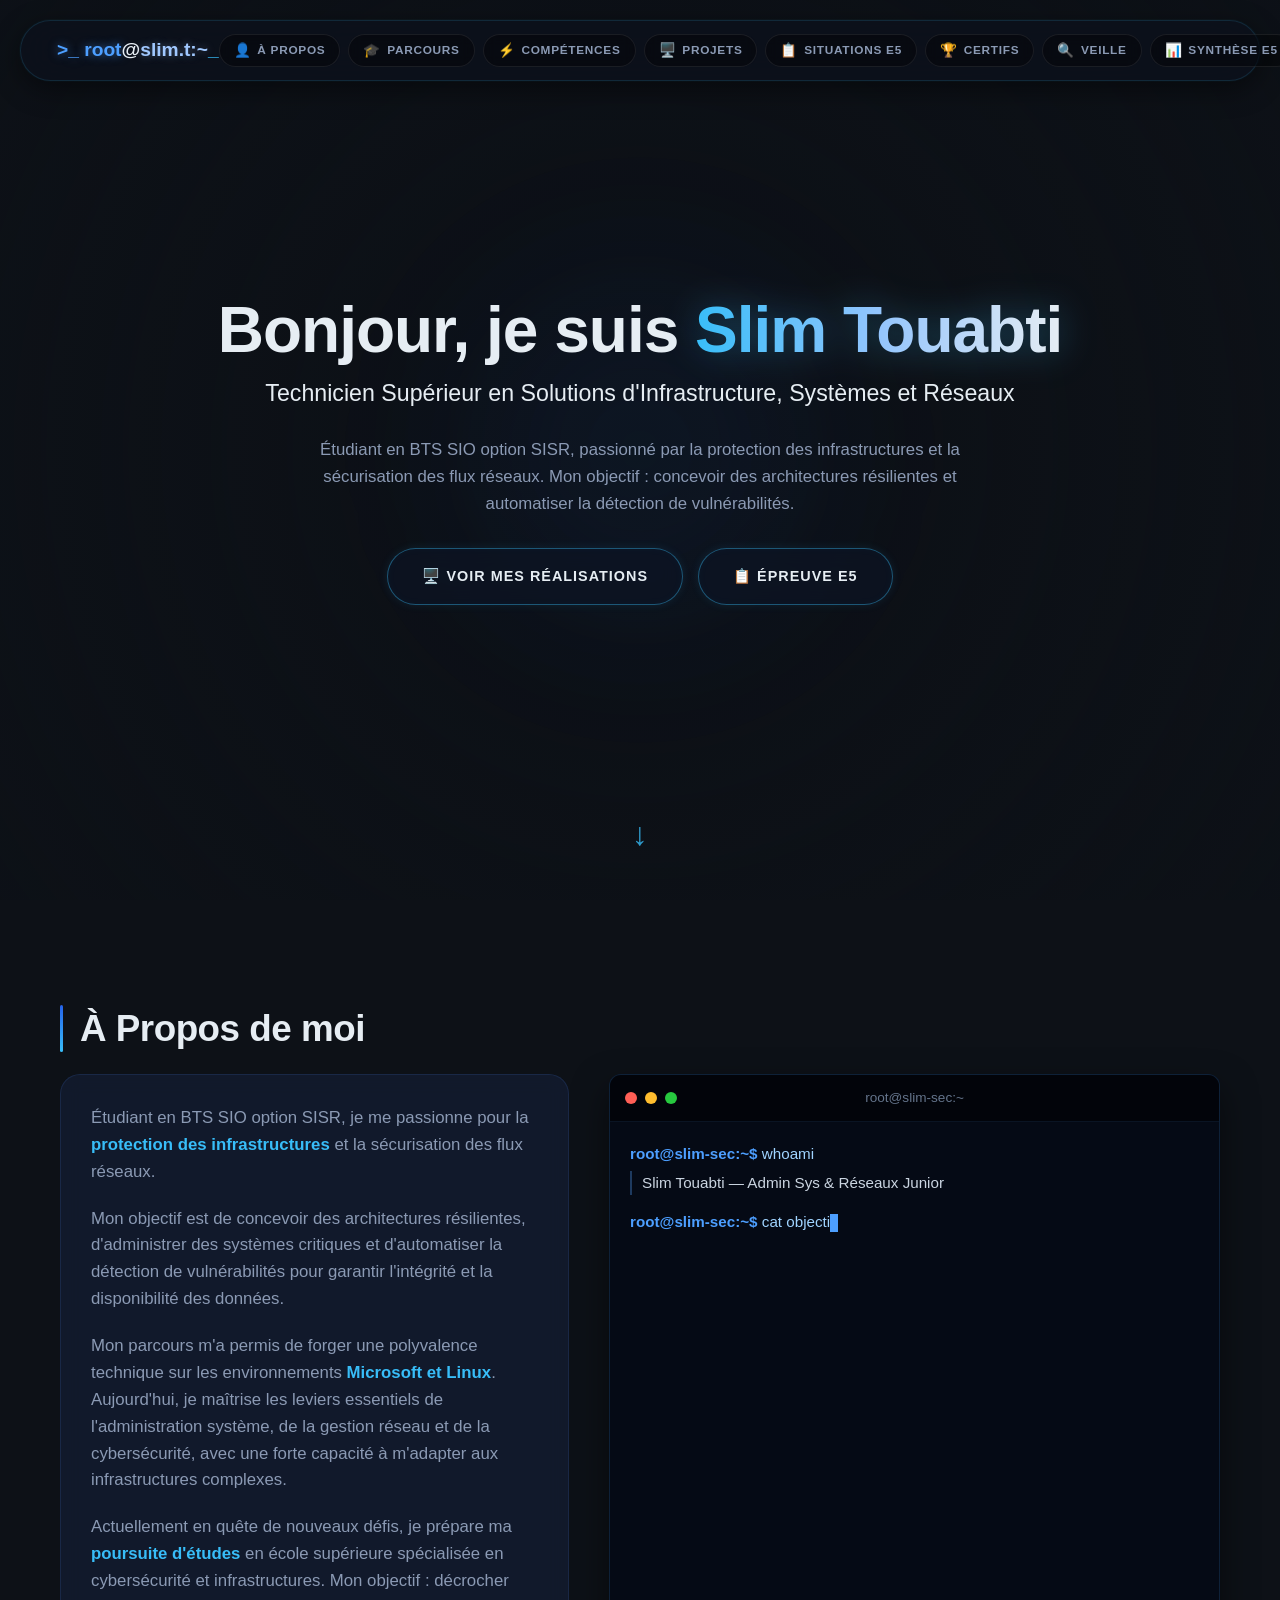
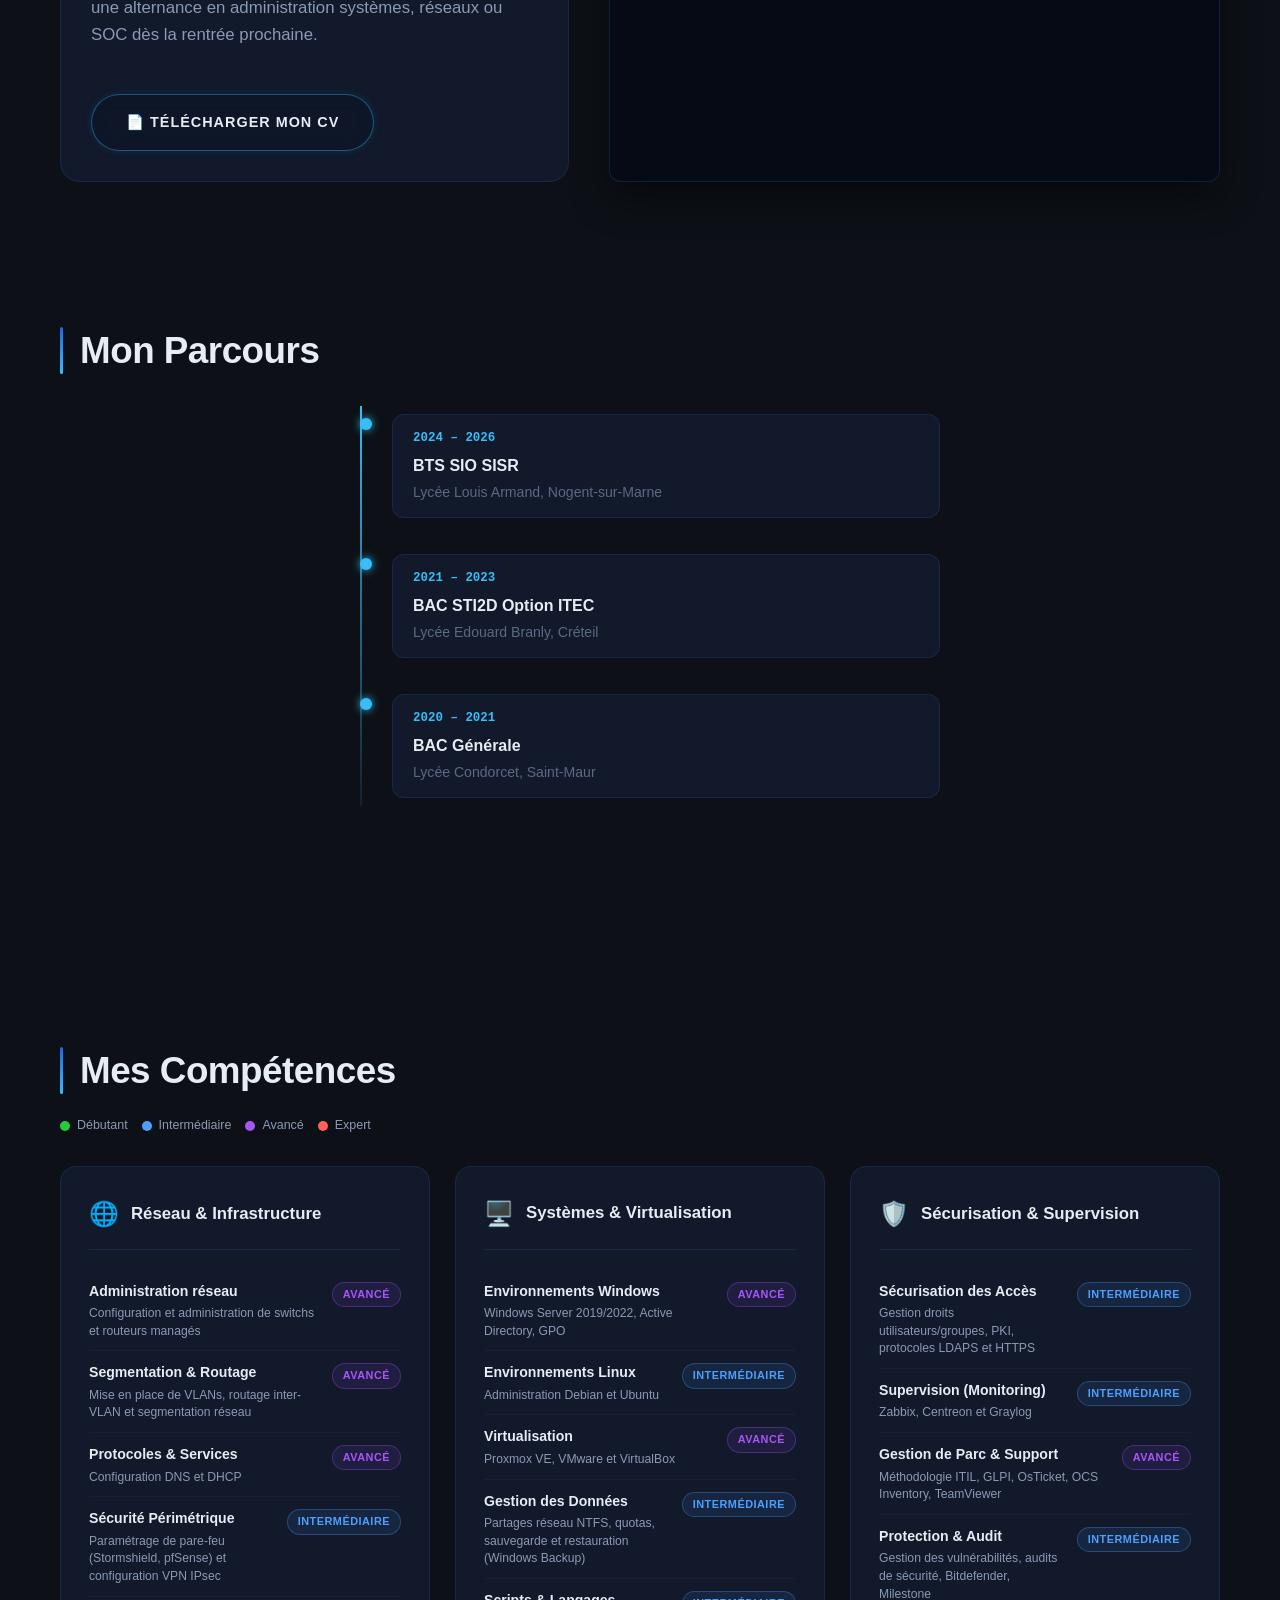
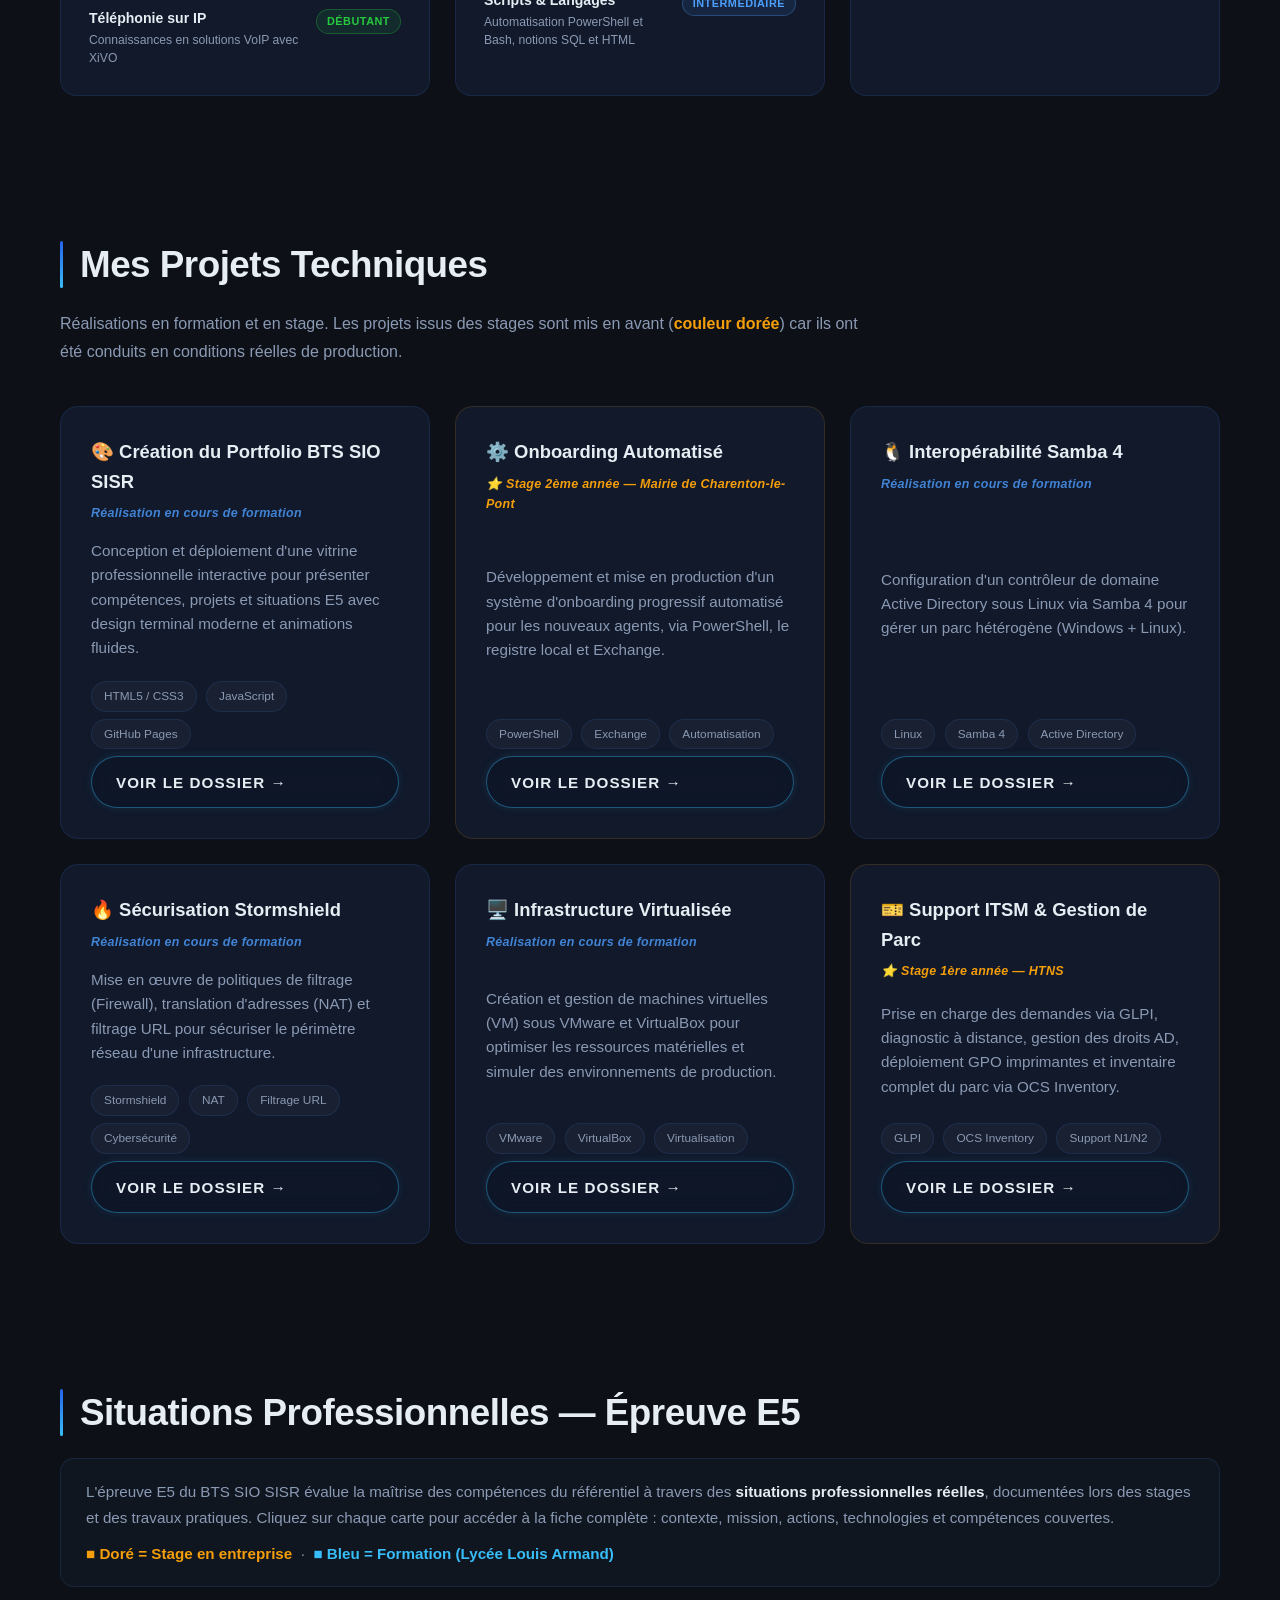
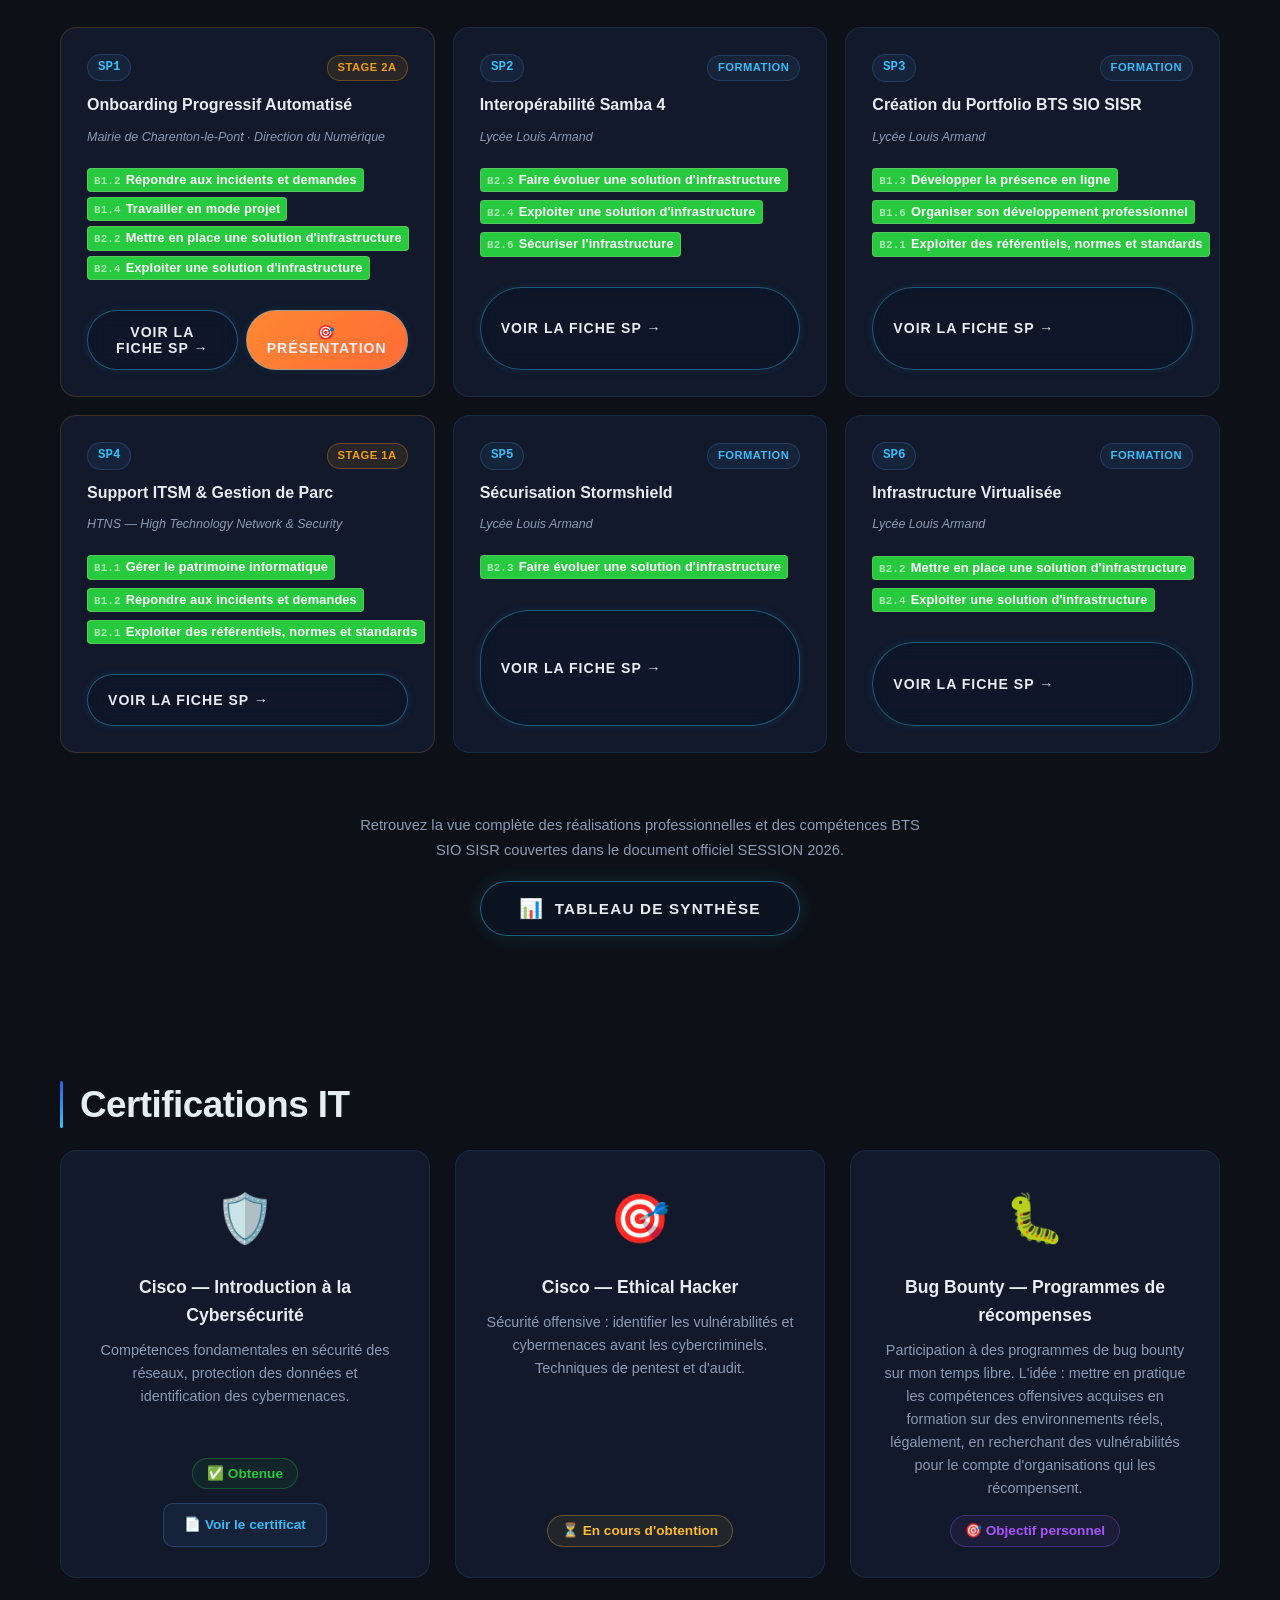
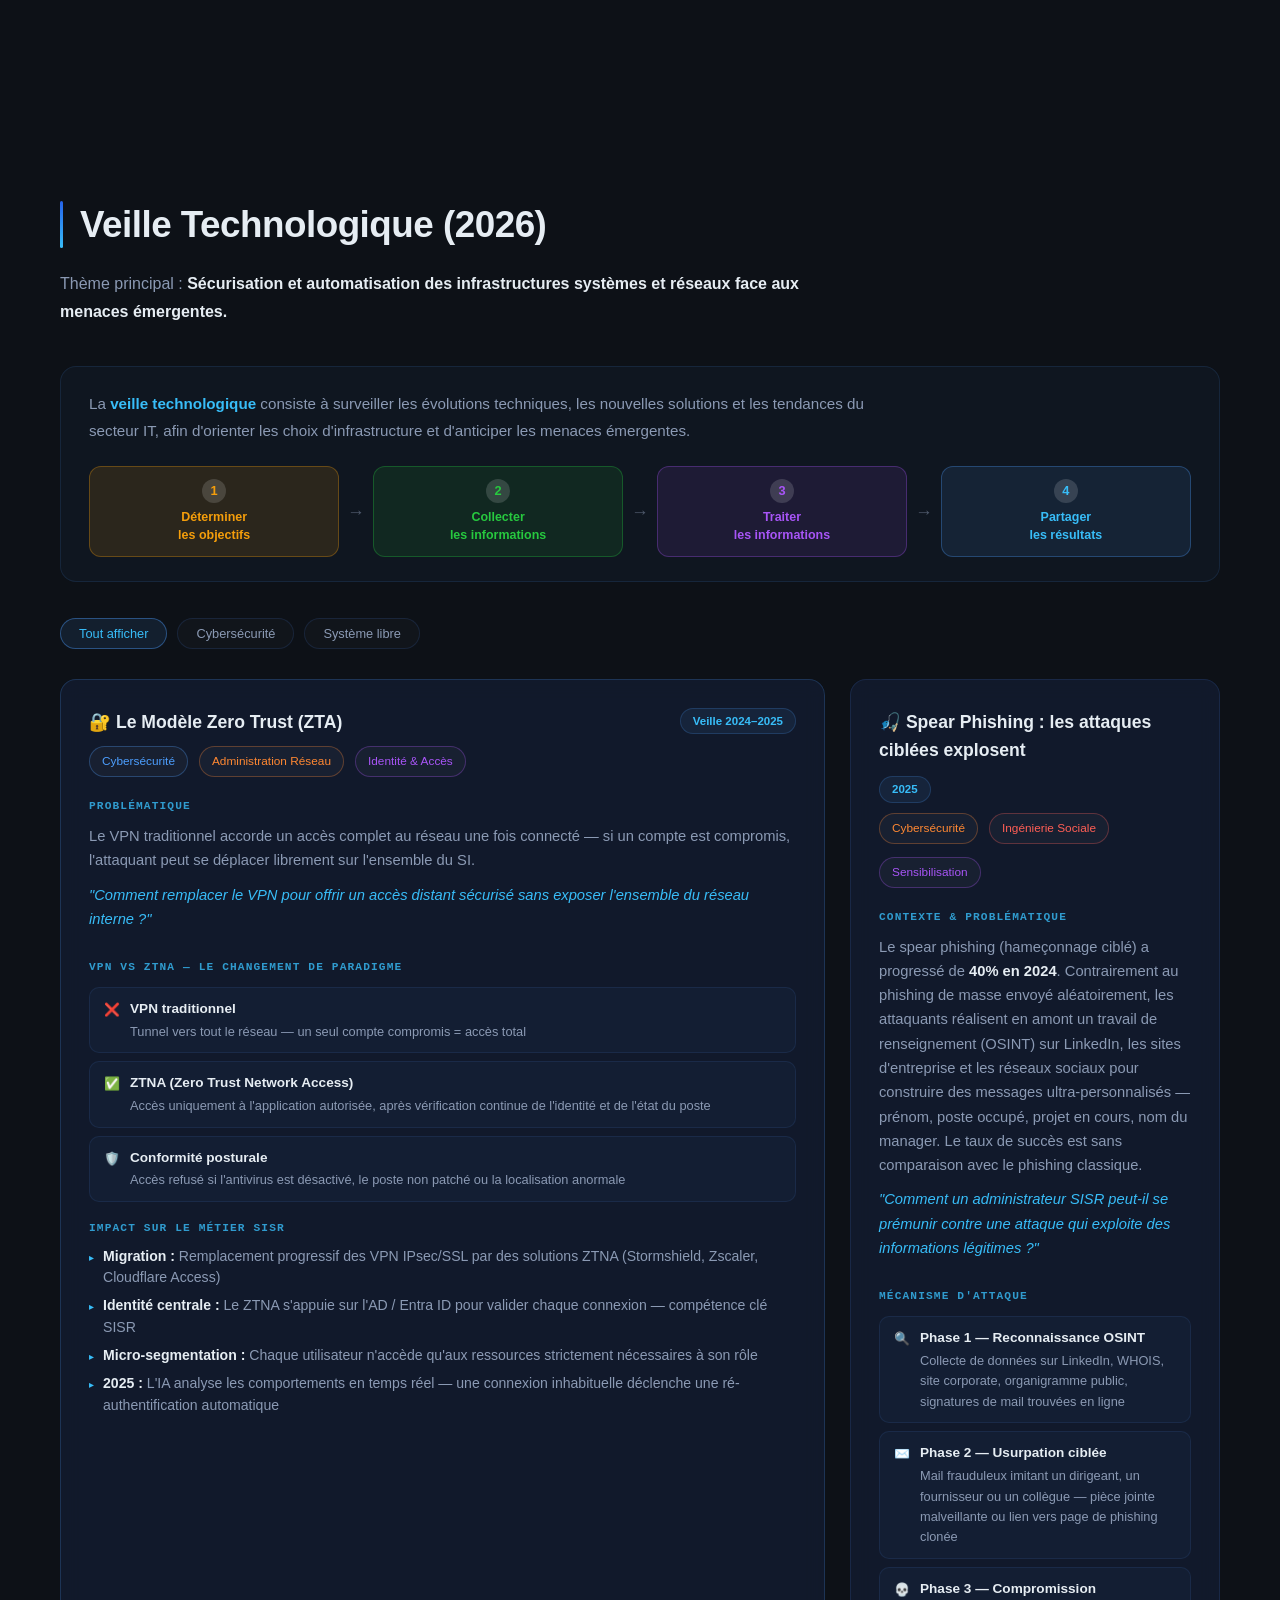
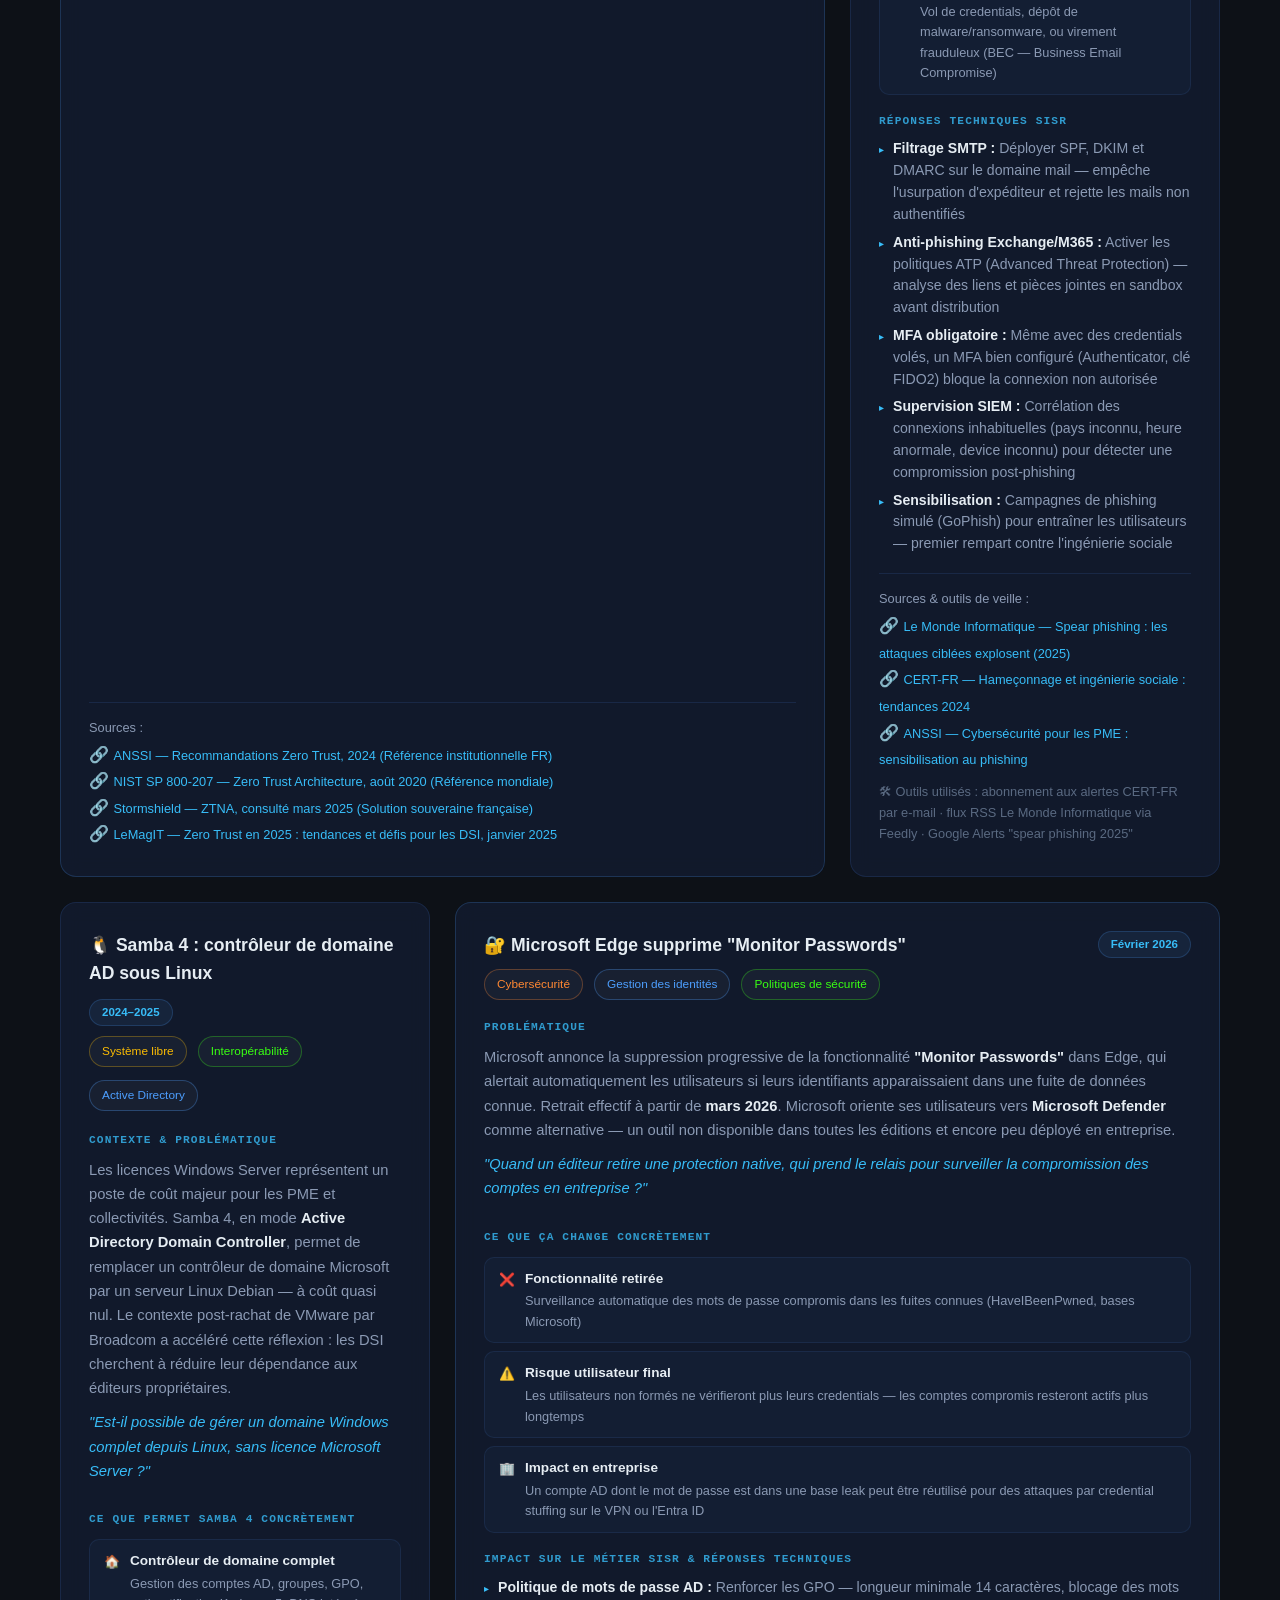
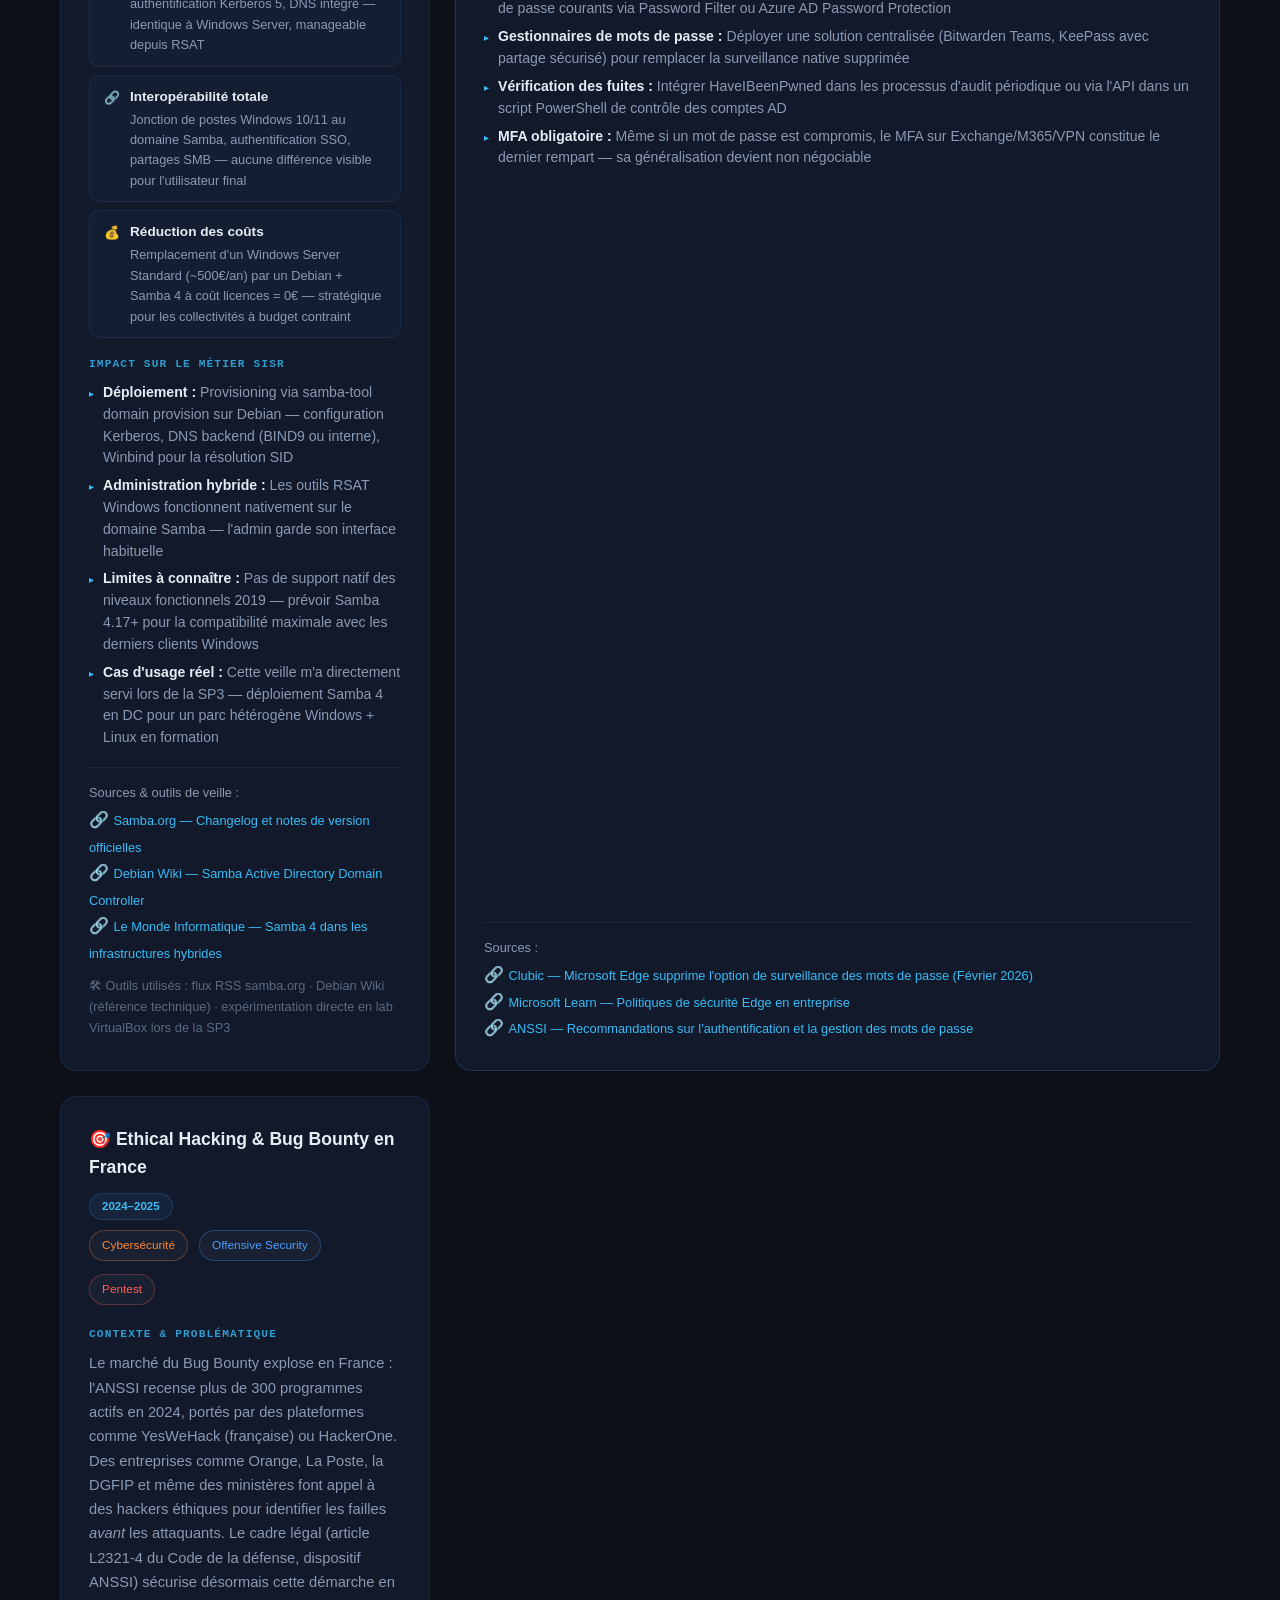
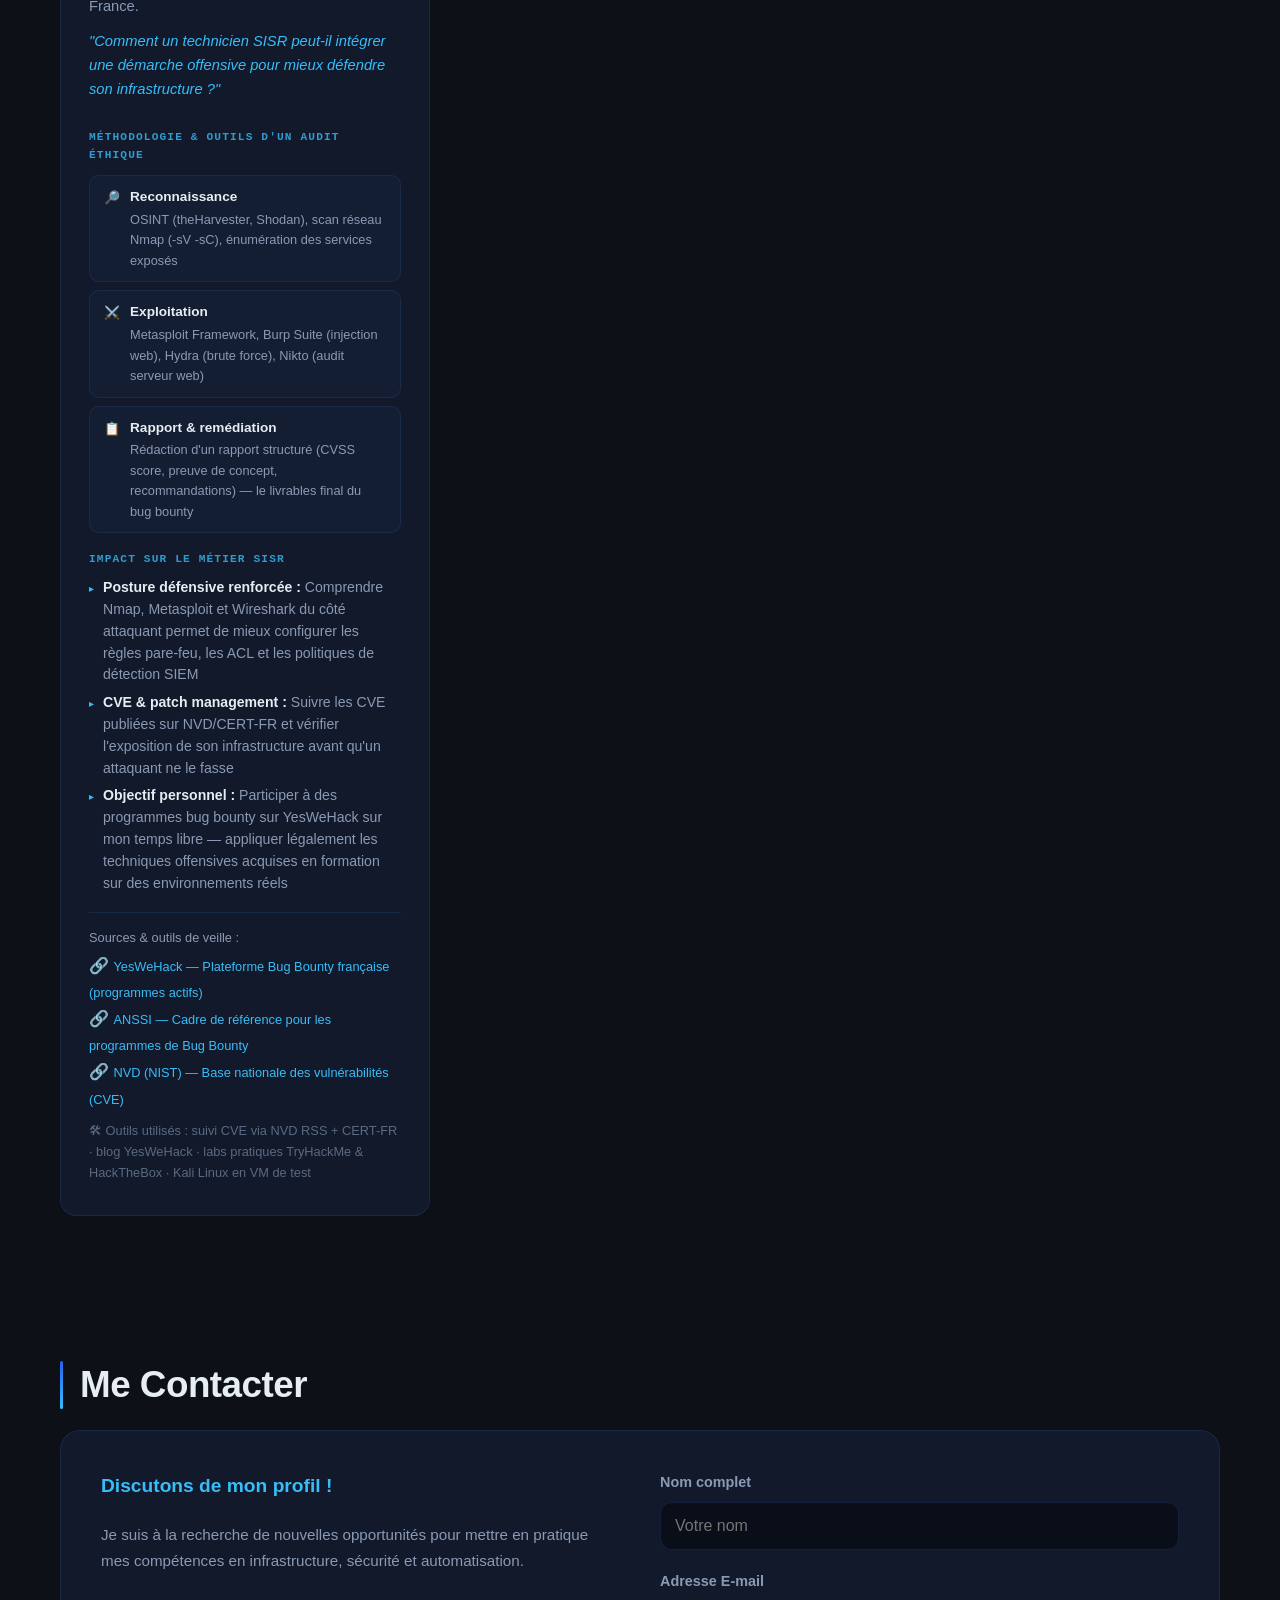
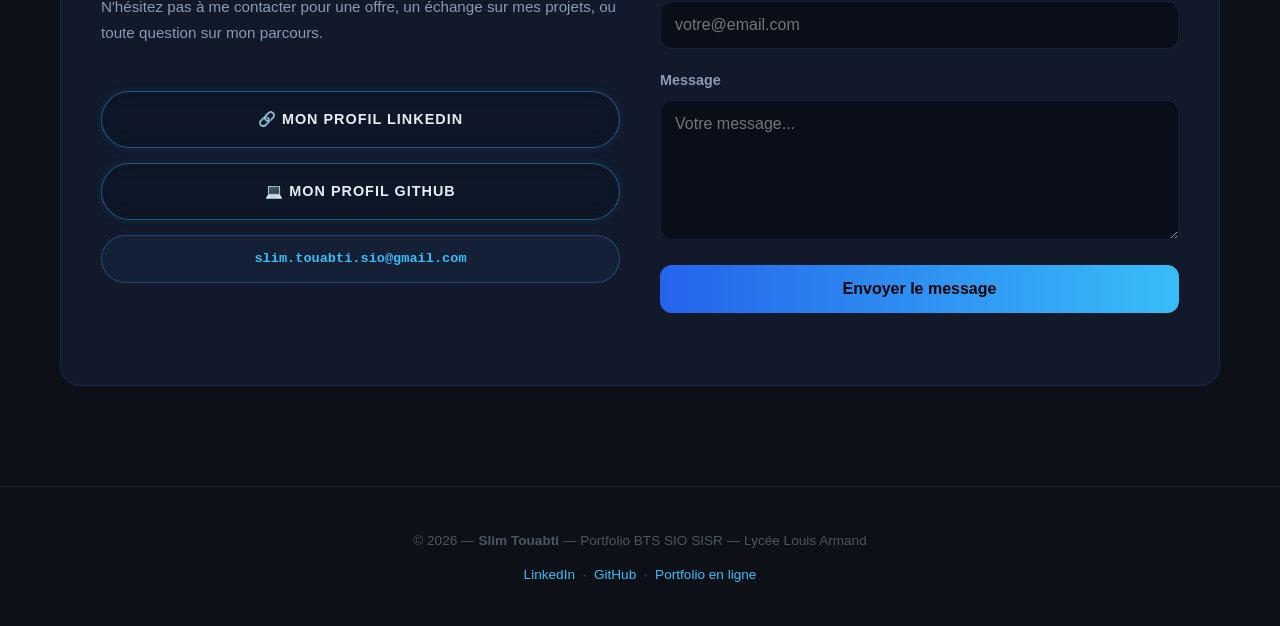
==== commit ef493085: "Refonte E5 : corrections compétences, parcours, SPs, veille + UI - Correction toutes erreurs de mapp" ====
--- a/index.html
+++ b/index.html
@@ -28,6 +28,7 @@
         </button>
         <ul class="nav-links">
             <li><a href="#about"><span class="nav-icon">👤</span>À Propos</a></li>
+            <li><a href="#parcours"><span class="nav-icon">🎓</span>Parcours</a></li>
             <li><a href="#competences"><span class="nav-icon">⚡</span>Compétences</a></li>
             <li><a href="#projets"><span class="nav-icon">🖥️</span>Projets</a></li>
             <li><a href="#situations"><span class="nav-icon">📋</span>Situations E5</a></li>
@@ -78,6 +79,43 @@
                 </div>
                 <div class="terminal-body" id="terminal-content"></div>
             </div>
+        </div>
+    </section>
+
+    <!-- ═══════════════════════════════════════════════════
+         PARCOURS
+    ════════════════════════════════════════════════════════ -->
+    <section id="parcours" class="section">
+        <h2 class="section-title">Mon Parcours</h2>
+        <div class="parcours-timeline">
+
+            <div class="parcours-item">
+                <div class="parcours-dot"></div>
+                <div class="parcours-content">
+                    <div class="parcours-period">2024 – 2026</div>
+                    <div class="parcours-title">BTS SIO SISR</div>
+                    <div class="parcours-school">Lycée Louis Armand, Nogent-sur-Marne</div>
+                </div>
+            </div>
+
+            <div class="parcours-item">
+                <div class="parcours-dot"></div>
+                <div class="parcours-content">
+                    <div class="parcours-period">2021 – 2023</div>
+                    <div class="parcours-title">BAC STI2D Option ITEC</div>
+                    <div class="parcours-school">Lycée Edouard Branly, Créteil</div>
+                </div>
+            </div>
+
+            <div class="parcours-item">
+                <div class="parcours-dot"></div>
+                <div class="parcours-content">
+                    <div class="parcours-period">2020 – 2021</div>
+                    <div class="parcours-title">BAC Générale</div>
+                    <div class="parcours-school">Lycée Condorcet, Saint-Maur</div>
+                </div>
+            </div>
+
         </div>
     </section>
 
@@ -342,33 +380,19 @@
 
         <div class="sp-grid">
 
-            <div class="sp-card">
+            <!-- SP1 : Onboarding -->
+            <div class="sp-card sp-card-stage">
                 <div class="sp-header">
                     <span class="sp-number">SP1</span>
-                    <span class="sp-badge sp-badge-formation">Formation</span>
-                </div>
-                <h3>Création du Portfolio BTS SIO SISR</h3>
-                <div class="sp-lieu">Lycée Louis Armand</div>
-                <div class="sp-comp-list">
-                    <span class="comp-badge comp-b1">B1.3</span>
-                    <span class="comp-badge comp-b1">B1.6</span>
-                    <span class="comp-badge comp-b2">B2.1</span>
-                </div>
-                <button class="btn btn-sp" data-modal="proj-portfolio">Voir la fiche SP →</button>
-            </div>
-
-            <div class="sp-card sp-card-stage">
-                <div class="sp-header">
-                    <span class="sp-number">SP2</span>
                     <span class="sp-badge sp-badge-stage">Stage 2A</span>
                 </div>
-                <h3>Onboarding Automatisé PowerShell</h3>
+                <h3>Onboarding Progressif Automatisé</h3>
                 <div class="sp-lieu">Mairie de Charenton-le-Pont · Direction du Numérique</div>
                 <div class="sp-comp-list">
-                    <span class="comp-badge comp-b1">B1.2</span>
-                    <span class="comp-badge comp-b1">B1.4</span>
-                    <span class="comp-badge comp-b2">B2.2</span>
-                    <span class="comp-badge comp-b2">B2.4</span>
+                    <span class="comp-badge comp-b1"><span class="comp-code">B1.2</span>Répondre aux incidents et demandes</span>
+                    <span class="comp-badge comp-b1"><span class="comp-code">B1.4</span>Travailler en mode projet</span>
+                    <span class="comp-badge comp-b2"><span class="comp-code">B2.2</span>Mettre en place une solution d'infrastructure</span>
+                    <span class="comp-badge comp-b2"><span class="comp-code">B2.4</span>Exploiter une solution d'infrastructure</span>
                 </div>
                 <div style="display:flex;gap:8px">
                     <button class="btn btn-sp" data-modal="proj-onboarding">Voir la fiche SP →</button>
@@ -376,63 +400,81 @@
                 </div>
             </div>
 
+            <!-- SP2 : Samba4 -->
+            <div class="sp-card">
+                <div class="sp-header">
+                    <span class="sp-number">SP2</span>
+                    <span class="sp-badge sp-badge-formation">Formation</span>
+                </div>
+                <h3>Interopérabilité Samba 4</h3>
+                <div class="sp-lieu">Lycée Louis Armand</div>
+                <div class="sp-comp-list">
+                    <span class="comp-badge comp-b2"><span class="comp-code">B2.3</span>Faire évoluer une solution d'infrastructure</span>
+                    <span class="comp-badge comp-b2"><span class="comp-code">B2.4</span>Exploiter une solution d'infrastructure</span>
+                    <span class="comp-badge comp-b2"><span class="comp-code">B2.6</span>Sécuriser l'infrastructure</span>
+                </div>
+                <button class="btn btn-sp" data-modal="proj-samba">Voir la fiche SP →</button>
+            </div>
+
+            <!-- SP3 : Portfolio -->
             <div class="sp-card">
                 <div class="sp-header">
                     <span class="sp-number">SP3</span>
                     <span class="sp-badge sp-badge-formation">Formation</span>
                 </div>
-                <h3>Interopérabilité Samba 4</h3>
+                <h3>Création du Portfolio BTS SIO SISR</h3>
                 <div class="sp-lieu">Lycée Louis Armand</div>
                 <div class="sp-comp-list">
-                    <span class="comp-badge comp-b2">B2.3</span>
-                    <span class="comp-badge comp-b2">B2.4</span>
-                    <span class="comp-badge comp-b2">B2.6</span>
-                </div>
-                <a href="fiche-sp-samba4.html" target="_blank" class="btn btn-sp">Voir la fiche SP →</a>
-            </div>
-
-            <div class="sp-card">
+                    <span class="comp-badge comp-b1"><span class="comp-code">B1.3</span>Développer la présence en ligne</span>
+                    <span class="comp-badge comp-b1"><span class="comp-code">B1.6</span>Organiser son développement professionnel</span>
+                    <span class="comp-badge comp-b2"><span class="comp-code">B2.1</span>Exploiter des référentiels, normes et standards</span>
+                </div>
+                <button class="btn btn-sp" data-modal="proj-portfolio">Voir la fiche SP →</button>
+            </div>
+
+            <!-- SP4 : Support ITSM -->
+            <div class="sp-card sp-card-stage">
                 <div class="sp-header">
                     <span class="sp-number">SP4</span>
-                    <span class="sp-badge sp-badge-formation">Formation</span>
-                </div>
-                <h3>Sécurisation Stormshield</h3>
-                <div class="sp-lieu">Lycée Louis Armand</div>
+                    <span class="sp-badge sp-badge-stage">Stage 1A</span>
+                </div>
+                <h3>Support ITSM &amp; Gestion de Parc</h3>
+                <div class="sp-lieu">HTNS — High Technology Network &amp; Security</div>
                 <div class="sp-comp-list">
-                    <span class="comp-badge comp-b2">B2.3</span>
-                    <span class="comp-badge comp-b2">B2.6</span>
-                    <span class="comp-badge comp-b2">B2.7</span>
-                </div>
-                <button class="btn btn-sp" data-modal="proj-stormshield">Voir la fiche SP →</button>
-            </div>
-
+                    <span class="comp-badge comp-b1"><span class="comp-code">B1.1</span>Gérer le patrimoine informatique</span>
+                    <span class="comp-badge comp-b1"><span class="comp-code">B1.2</span>Répondre aux incidents et demandes</span>
+                    <span class="comp-badge comp-b2"><span class="comp-code">B2.1</span>Exploiter des référentiels, normes et standards</span>
+                </div>
+                <button class="btn btn-sp" data-modal="proj-itsm">Voir la fiche SP →</button>
+            </div>
+
+            <!-- SP5 : Stormshield -->
             <div class="sp-card">
                 <div class="sp-header">
                     <span class="sp-number">SP5</span>
                     <span class="sp-badge sp-badge-formation">Formation</span>
                 </div>
+                <h3>Sécurisation Stormshield</h3>
+                <div class="sp-lieu">Lycée Louis Armand</div>
+                <div class="sp-comp-list">
+                    <span class="comp-badge comp-b2"><span class="comp-code">B2.3</span>Faire évoluer une solution d'infrastructure</span>
+                </div>
+                <button class="btn btn-sp" data-modal="proj-stormshield">Voir la fiche SP →</button>
+            </div>
+
+            <!-- SP6 : Infrastructure Virtualisée -->
+            <div class="sp-card">
+                <div class="sp-header">
+                    <span class="sp-number">SP6</span>
+                    <span class="sp-badge sp-badge-formation">Formation</span>
+                </div>
                 <h3>Infrastructure Virtualisée</h3>
                 <div class="sp-lieu">Lycée Louis Armand</div>
                 <div class="sp-comp-list">
-                    <span class="comp-badge comp-b2">B2.3</span>
-                    <span class="comp-badge comp-b2">B2.4</span>
+                    <span class="comp-badge comp-b2"><span class="comp-code">B2.2</span>Mettre en place une solution d'infrastructure</span>
+                    <span class="comp-badge comp-b2"><span class="comp-code">B2.4</span>Exploiter une solution d'infrastructure</span>
                 </div>
                 <button class="btn btn-sp" data-modal="proj-virtualisation">Voir la fiche SP →</button>
-            </div>
-
-            <div class="sp-card sp-card-stage">
-                <div class="sp-header">
-                    <span class="sp-number">SP6</span>
-                    <span class="sp-badge sp-badge-stage">Stage 1A</span>
-                </div>
-                <h3>Support ITSM &amp; Gestion de Parc</h3>
-                <div class="sp-lieu">HTNS — High Technology Network &amp; Security</div>
-                <div class="sp-comp-list">
-                    <span class="comp-badge comp-b1">B1.1</span>
-                    <span class="comp-badge comp-b1">B1.2</span>
-                    <span class="comp-badge comp-b2">B2.1</span>
-                </div>
-                <button class="btn btn-sp" data-modal="proj-itsm">Voir la fiche SP →</button>
             </div>
 
         </div>
@@ -604,9 +646,10 @@
                 <div class="veille-sources">
                     <p>Sources :</p>
                     <ul style="list-style:none">
-                        <li>🔗 <a href="https://www.ssi.gouv.fr/guide/le-modele-zero-trust/" target="_blank" rel="noopener">ANSSI — Recommandations Zero Trust (Référence institutionnelle FR)</a></li>
-                        <li>🔗 <a href="https://csrc.nist.gov/publications/detail/sp/800-207/final" target="_blank" rel="noopener">NIST SP 800-207 — Zero Trust Architecture (Référence mondiale)</a></li>
-                        <li>🔗 <a href="https://www.stormshield.com/fr/nos-produits/ztna/" target="_blank" rel="noopener">Stormshield — ZTNA (Solution souveraine française)</a></li>
+                        <li>🔗 <a href="https://www.ssi.gouv.fr/guide/le-modele-zero-trust/" target="_blank" rel="noopener">ANSSI — Recommandations Zero Trust, 2024 (Référence institutionnelle FR)</a></li>
+                        <li>🔗 <a href="https://csrc.nist.gov/publications/detail/sp/800-207/final" target="_blank" rel="noopener">NIST SP 800-207 — Zero Trust Architecture, août 2020 (Référence mondiale)</a></li>
+                        <li>🔗 <a href="https://www.stormshield.com/fr/nos-produits/ztna/" target="_blank" rel="noopener">Stormshield — ZTNA, consulté mars 2025 (Solution souveraine française)</a></li>
+                        <li>🔗 <a href="https://www.lemagit.fr/actualites/Zero-Trust-en-2025-les-tendances-et-defis-pour-les-DSI" target="_blank" rel="noopener">LeMagIT — Zero Trust en 2025 : tendances et défis pour les DSI, janvier 2025</a></li>
                     </ul>
                 </div>
             </div>
--- a/css/style.css
+++ b/css/style.css
@@ -170,6 +170,16 @@
 /* ============================================================
    À PROPOS
    ============================================================ */
+/* ── PARCOURS TIMELINE ── */
+.parcours-timeline { display: flex; flex-direction: column; gap: 0; max-width: 600px; margin: 0 auto; position: relative; padding-left: 20px; }
+.parcours-timeline::before { content: ''; position: absolute; left: 20px; top: 10px; bottom: 10px; width: 2px; background: linear-gradient(to bottom, var(--accent-neon), rgba(56,189,248,0.1)); }
+.parcours-item { display: flex; align-items: flex-start; gap: 20px; padding: 18px 0; position: relative; }
+.parcours-dot { width: 12px; height: 12px; border-radius: 50%; background: var(--accent-neon); border: 2px solid var(--bg-main); box-shadow: 0 0 8px var(--accent-neon); flex-shrink: 0; margin-top: 4px; position: relative; z-index: 1; }
+.parcours-content { background: var(--bg-panel); border: 1px solid var(--border-glass); border-radius: 12px; padding: 14px 20px; flex: 1; }
+.parcours-period { font-size: 0.78rem; color: var(--accent-neon); font-weight: 700; font-family: 'Consolas', monospace; margin-bottom: 4px; }
+.parcours-title { font-size: 1rem; font-weight: 700; color: var(--text-primary); margin-bottom: 2px; }
+.parcours-school { font-size: 0.88rem; color: var(--text-muted); }
+
 .grid-about { display: grid; grid-template-columns: 1fr 1.2fr; gap: 40px; align-items: stretch; }
 .about-text { background: var(--bg-panel); backdrop-filter: blur(10px); padding: 30px; border-radius: 20px; border: 1px solid var(--border-glass); }
 .about-text p { color: var(--text-secondary); margin-bottom: 20px; font-size: 1.05rem; }
@@ -389,7 +399,7 @@
     background: #fff;
 }
 
-.sp-grid { display: grid; grid-template-columns: repeat(auto-fit, minmax(270px, 1fr)); gap: 18px; }
+.sp-grid { display: grid; grid-template-columns: repeat(3, 1fr); gap: 18px; }
 
 .sp-card {
     background: var(--bg-panel); backdrop-filter: blur(12px); padding: 26px;
@@ -409,10 +419,11 @@
 .sp-card h3 { font-size: 1rem; color: var(--text-primary); line-height: 1.35; margin: 0; }
 .sp-lieu { font-size: 0.78rem; color: var(--text-secondary); font-style: italic; }
 
-.sp-comp-list { display: flex; flex-wrap: wrap; gap: 5px; margin-top: 4px; }
-.comp-badge { font-size: 0.72rem; font-weight: 700; padding: 3px 11px; border-radius: 20px; font-family: 'Consolas', monospace; letter-spacing: 0.02em; }
-.comp-b1 { background: rgba(52, 211, 153, 0.1); color: #34d399; border: 1px solid rgba(52,211,153,0.28); }
-.comp-b2 { background: rgba(56, 189, 248, 0.1); color: var(--accent-neon); border: 1px solid rgba(56,189,248,0.28); }
+.sp-comp-list { display: flex; flex-wrap: wrap; gap: 5px; margin-top: 8px; margin-bottom: 4px; }
+.comp-badge { font-size: 0.72rem; font-weight: 500; padding: 4px 10px; border-radius: 5px; font-family: 'Segoe UI', sans-serif; letter-spacing: 0.01em; line-height: 1.4; }
+.comp-b1 { background: rgba(168, 201, 138, 0.15); color: #a8c98a; border: 1px solid rgba(168,201,138,0.35); }
+.comp-b2 { background: rgba(168, 201, 138, 0.15); color: #a8c98a; border: 1px solid rgba(168,201,138,0.35); }
+.comp-code { font-weight: 700; font-size: 0.68rem; opacity: 0.6; margin-right: 5px; font-family: 'Consolas', monospace; }
 
 .btn-sp { margin-top: 14px; width: 100%; text-align: center; padding: 13px 20px; font-size: 0.88rem; border-radius: 50px; }
 
@@ -671,10 +682,8 @@
 .modal-tag { background: rgba(77,159,255,0.07); border: 1px solid rgba(77,159,255,0.2); color: var(--accent-neon); padding: 4px 13px; border-radius: 30px; font-size: 0.77rem; font-weight: 500; }
 
 .modal-comp-tags { display: flex; flex-wrap: wrap; gap: 8px; margin-bottom: 12px; }
-.modal-comp-b1 { background: rgba(52,211,153,0.1); border: 1px solid rgba(52,211,153,0.28); color: #34d399; padding: 5px 14px; border-radius: 30px; font-size: 0.78rem; font-weight: 700; font-family: 'Consolas', monospace; cursor: default; }
-.modal-comp-b2 { background: rgba(56,189,248,0.1); border: 1px solid rgba(56,189,248,0.28); color: var(--accent-neon); padding: 5px 14px; border-radius: 30px; font-size: 0.78rem; font-weight: 700; font-family: 'Consolas', monospace; cursor: default; }
-.modal-comp-legend { display: flex; flex-direction: column; gap: 6px; margin-top: 4px; }
-.comp-legend-item { display: flex; align-items: center; gap: 10px; font-size: 0.82rem; }
+.modal-comp-b1 { background: rgba(52,211,153,0.1); border: 1px solid rgba(52,211,153,0.28); color: #34d399; padding: 6px 16px; border-radius: 30px; font-size: 0.82rem; font-weight: 600; font-family: 'Consolas', monospace; cursor: default; display: inline-block; }
+.modal-comp-b2 { background: rgba(56,189,248,0.1); border: 1px solid rgba(56,189,248,0.28); color: var(--accent-neon); padding: 6px 16px; border-radius: 30px; font-size: 0.82rem; font-weight: 600; font-family: 'Consolas', monospace; cursor: default; display: inline-block; }
 .comp-legend-code { padding: 2px 9px; font-size: 0.72rem; }
 .comp-legend-label { color: var(--text-secondary); }
 
